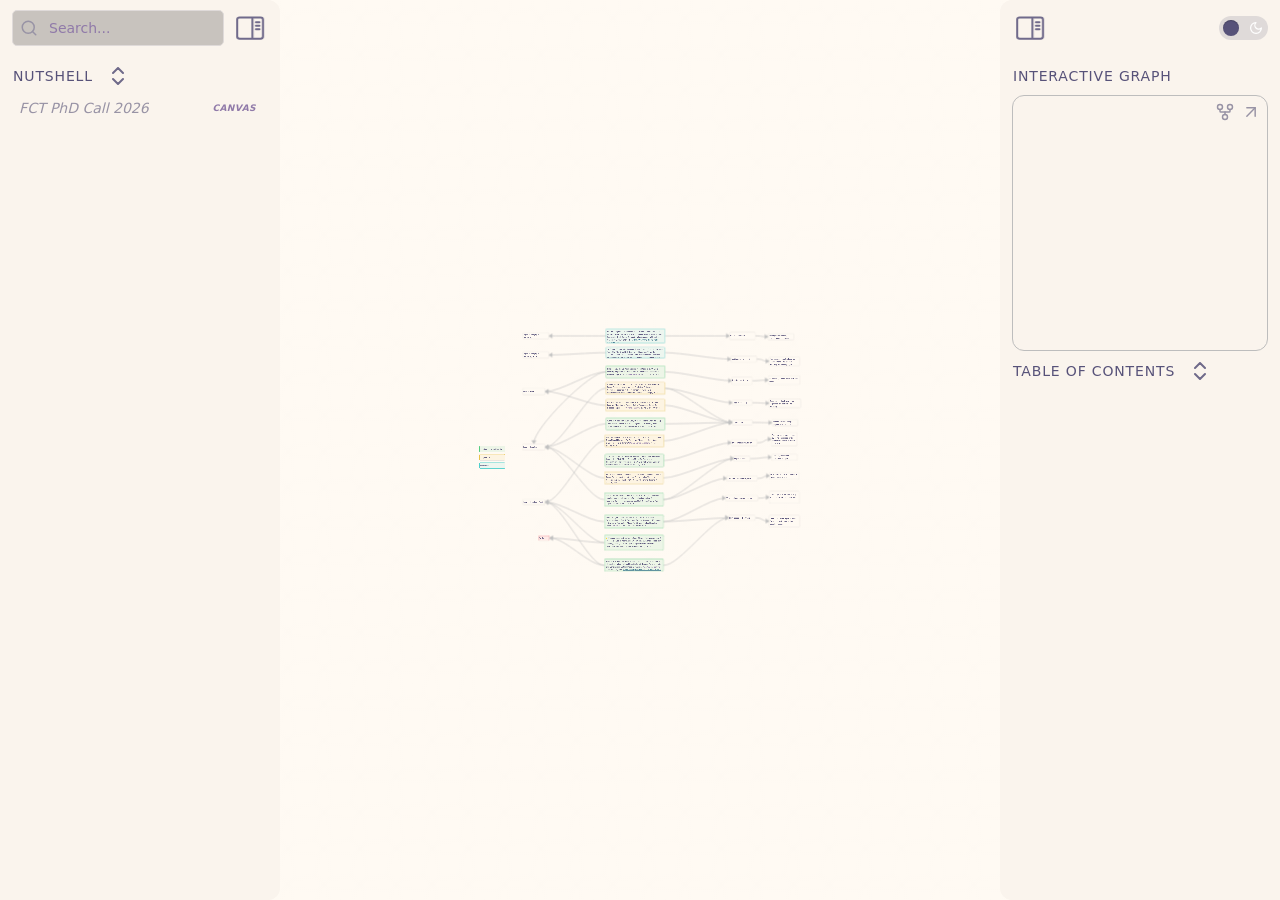
==== contents/fct-phd-call-2026.html @ 23b7f3c2 "Add first published page: FCT PhD Call 2026 - contents/fct-phd-call-2026.html: Obsidian canvas expor" ====
<!DOCTYPE html> <html lang="en"><head>
<title>FCT PhD Call 2026</title>
<base href=".">
<meta name="pathname" content="fct-phd-call-2026.html">
<meta name="description" content="nutshell - FCT PhD Call 2026">
<meta property="og:title" content="FCT PhD Call 2026">
<meta property="og:description" content="nutshell - FCT PhD Call 2026">
<meta property="og:type" content="website">
<meta property="og:url" content="fct-phd-call-2026.html">
<meta property="og:image" content="undefined">
<meta charset="UTF-8"><meta property="og:site_name" content="nutshell"><meta name="viewport" content="width=device-width, initial-scale=1.0, user-scalable=yes, minimum-scale=1.0, maximum-scale=5.0"><link rel="alternate" type="application/rss+xml" title="RSS Feed" href="site-lib/rss.xml"><script async="" id="webpage-script" src="site-lib/scripts/webpage.js" onload="this.onload=null;this.setAttribute(&quot;loaded&quot;, &quot;true&quot;)"></script><script async="" id="graph-wasm-script" src="site-lib/scripts/graph-wasm.js" onload="this.onload=null;this.setAttribute(&quot;loaded&quot;, &quot;true&quot;)"></script><script async="" id="graph-render-worker-script" src="site-lib/scripts/graph-render-worker.js" onload="this.onload=null;this.setAttribute(&quot;loaded&quot;, &quot;true&quot;)"></script><link rel="icon" href="site-lib/media/favicon.png"><link rel="stylesheet" href="site-lib/styles/obsidian.css"><link rel="stylesheet" href="site-lib/styles/theme.css"><link rel="preload" href="site-lib/styles/global-variable-styles.css" as="style" onload="this.onload=null;this.rel='stylesheet'"><noscript><link rel="stylesheet" href="site-lib/styles/global-variable-styles.css"></noscript><link rel="preload" href="site-lib/styles/supported-plugins.css" as="style" onload="this.onload=null;this.rel='stylesheet'"><noscript><link rel="stylesheet" href="site-lib/styles/supported-plugins.css"></noscript><link rel="preload" href="site-lib/styles/main-styles.css" as="style" onload="this.onload=null;this.rel='stylesheet'"><noscript><link rel="stylesheet" href="site-lib/styles/main-styles.css"></noscript><style>body{--line-width:40em;--line-width-adaptive:40em;--file-line-width:40em;--sidebar-width:min(20em, 80vw);--collapse-arrow-size:11px;--tree-vertical-spacing:1.3em;--sidebar-margin:12px}:root{background-color:#202124}.sidebar{height:100%;font-size:14px;z-index:10;min-width:calc(var(--sidebar-width) + var(--divider-width-hover));max-width:calc(var(--sidebar-width) + var(--divider-width-hover));position:relative;overflow:hidden;overflow:clip;transition:min-width ease-in-out,max-width ease-in-out;transition-duration:.2s;contain:size}#left-sidebar{left:0}#right-sidebar{right:0}.sidebar.is-collapsed{min-width:0;max-width:0}.sidebar.floating{position:absolute}.sidebar .leaf-content{height:100%;min-width:calc(var(--sidebar-width) - var(--divider-width-hover));top:0;padding:var(--sidebar-margin);padding-top:4em;line-height:var(--line-height-tight);background-color:var(--background-secondary);transition:background-color,border-right,border-left,box-shadow;transition-duration:var(--color-fade-speed);transition-timing-function:ease-in-out;position:absolute;display:flex;flex-direction:column}.sidebar:not(.is-collapsed) .leaf-content{min-width:calc(max(100%,var(--sidebar-width)) - 3px);max-width:calc(max(100%,var(--sidebar-width)) - 3px)}#left-sidebar-content{left:0;border-top-right-radius:var(--radius-l);border-bottom-right-radius:var(--radius-l)}#right-sidebar-content{right:0;border-top-left-radius:var(--radius-l);border-bottom-left-radius:var(--radius-l)}.sidebar #left-sidebar-content,.sidebar #right-sidebar-content{contain:none!important;container-type:normal!important;animation:none!important}.sidebar:has(.leaf-content:empty):has(.topbar-content:empty){display:none}.sidebar-topbar{height:calc(2.3em + 2 * var(--sidebar-margin));width:var(--sidebar-width);padding:var(--sidebar-margin);z-index:1;position:fixed;display:flex;align-items:center;transition:width ease-in-out;transition-duration:inherit}.sidebar.is-collapsed .sidebar-topbar{width:calc(2.3em + var(--sidebar-margin) * 2)}.sidebar .sidebar-topbar.is-collapsed{width:0}#left-sidebar .sidebar-topbar{left:0;flex-direction:row;border-top-right-radius:var(--radius-l)}#right-sidebar .sidebar-topbar{right:0;flex-direction:row-reverse;border-top-left-radius:var(--radius-l)}#left-sidebar .topbar-content{margin-right:calc(2.3em + var(--sidebar-margin));flex-direction:row}#right-sidebar .topbar-content{margin-left:calc(2.3em + var(--sidebar-margin));flex-direction:row-reverse}.topbar-content{overflow:hidden visible;overflow:clip visible;width:100%;height:100%;display:flex;align-items:center;transition:inherit}.sidebar.is-collapsed .topbar-content{width:0;transition:inherit}.clickable-icon.sidebar-collapse-icon{background-color:transparent;color:var(--icon-color-focused);padding:2px!important;margin:0!important;height:100%!important;width:2.3em!important;margin-inline:0.14em!important;position:absolute}#left-sidebar .clickable-icon.sidebar-collapse-icon{transform:rotateY(180deg);right:var(--sidebar-margin)}#right-sidebar .clickable-icon.sidebar-collapse-icon{transform:rotateY(180deg);left:var(--sidebar-margin)}.clickable-icon.sidebar-collapse-icon svg.svg-icon{width:100%;height:100%}.feature-title{margin-left:1px;text-transform:uppercase;letter-spacing:.06em;margin-top:.75em;margin-bottom:.75em}.feature-header{display:flex;align-items:center;padding-top:0;font-size:1em;padding-left:0}body.floating-sidebars .sidebar{position:absolute}body{transition:background-color var(--color-fade-speed) ease-in-out}#navbar:not(:empty){display:flex;align-items:center;justify-content:space-between;padding:.5em 1em;width:100%}#main{display:flex;flex-direction:column;height:100%;width:100%;align-items:stretch;justify-content:center}#main-horizontal{display:flex;flex-direction:row;flex-grow:1;width:100%;align-items:stretch;justify-content:center}#center-content{flex-basis:100%;max-width:100%;width:100%;height:100%;display:flex;flex-direction:column;align-items:center;transition:opacity .2s ease-in-out;contain:inline-size}.hide{opacity:0!important;transition:opacity .2s ease-in-out;pointer-events:none}#center-content>.obsidian-document{padding-left:2em;padding-right:1em;margin-bottom:0;width:100%;width:-webkit-fill-available;width:-moz-available;width:fill-available;transition:background-color var(--color-fade-speed) ease-in-out;border-top-right-radius:var(--window-radius,var(--radius-m));border-top-left-radius:var(--window-radius,var(--radius-m));overflow-x:hidden!important;overflow-y:auto!important;display:flex!important;flex-direction:column!important;align-items:center!important;contain:inline-size}body #center-content>.obsidian-document>.markdown-preview-sizer{padding-bottom:80vh;width:100%;max-width:var(--line-width);flex-basis:var(--line-width);transition:background-color var(--color-fade-speed) ease-in-out;contain:inline-size}#center-content>.obsidian-document>div{width:100%!important;transition:background-color var(--color-fade-speed) ease-in-out;contain:inline-size}#center-content>.obsidian-document:not([data-type=markdown]).embed{display:flex;padding:1em;height:100%;width:100%;align-items:center;justify-content:center}#center-content>.obsidian-document:not([data-type=markdown]).embed>*{max-width:100%;max-height:100%;object-fit:contain}:not(h1,h2,h3,h4,h5,h6,li):has(> :is(.math,table)){overflow-x:auto!important}#center-content>.obsidian-document:not([data-type=markdown]){overflow-x:auto;contain:content;padding:0;margin:0;height:100%}.obsidian-document[data-type=attachment]{display:flex;flex-direction:column;align-items:center;justify-content:center;height:100%;width:100%}.obsidian-document[data-type=attachment]>*{outline:0;border:none;box-shadow:none}.obsidian-document[data-type=attachment] :is(img){max-width:90%;max-height:90%;object-fit:contain}.obsidian-document[data-type=attachment]>:is(audio){width:100%;max-width:min(90%,var(--line-width))}.obsidian-document[data-type=attachment]>:is(embed,iframe,video){width:100%;height:100%;max-width:100%;max-height:100%;object-fit:contain}.canvas-wrapper>:is(.header,.footer){z-index:100;position:absolute;display:flex;justify-content:center;flex-direction:column;width:100%;align-items:center}.scroll-highlight{position:absolute;width:100%;height:100%;pointer-events:none;z-index:1000;background-color:hsla(var(--color-accent-hsl),.25);opacity:0;padding:1em;inset:50%;translate:-50% -50%;border-radius:var(--radius-s)}</style><script defer="">async function loadIncludes(){let e=document.querySelectorAll("link[itemprop='include']");for(const t of e){let e=t.getAttribute("href");try{let o="";if(e.startsWith("https:")||e.startsWith("http:")||"file:"!=window.location.protocol){const n=await fetch(e);if(!n.ok){console.log("Could not include file: "+e),t?.remove();continue}o=await n.text()}else{const t=document.getElementById(btoa(encodeURI(e)));if(t){const e=JSON.parse(decodeURI(atob(t.getAttribute("value")??"")));o=e?.data??""}}let n=document.createRange().createContextualFragment(o);t.before(n),t.remove(),console.log("Included text: "+o),console.log("Included file: "+e)}catch(o){t?.remove(),console.log("Could not include file: "+e,o);continue}}}document.addEventListener("DOMContentLoaded",(()=>{loadIncludes()}));let isFileProtocol="file:"==location.protocol;function waitLoadScripts(e,t){let o=e.map((e=>document.getElementById(e+"-script")));!function e(n){let l=o[n],c=n+1;l?(l&&"true"!=l.getAttribute("loaded")||n<o.length&&e(c),n<o.length&&l.addEventListener("load",(()=>e(c)))):n<o.length?e(c):t()}(0)}</script></head><body class="publish css-settings-manager styled-scrollbars show-inline-title show-ribbon rose-norm rp-accent-full is-focused"><script defer="">let theme=localStorage.getItem("theme")||(window.matchMedia("(prefers-color-scheme: dark)").matches?"dark":"light");"dark"==theme?(document.body.classList.add("theme-dark"),document.body.classList.remove("theme-light")):(document.body.classList.add("theme-light"),document.body.classList.remove("theme-dark")),window.innerWidth<480?document.body.classList.add("is-phone"):window.innerWidth<768?document.body.classList.add("is-tablet"):window.innerWidth<1024?document.body.classList.add("is-small-screen"):document.body.classList.add("is-large-screen")</script><div class="parsed-feature-container" style="display: contents;"><link itemprop="include" href="site-lib/html/custom-head-content-content.html"></div><div id="main"><div id="navbar"></div><div id="main-horizontal"><div id="left-content" class="leaf" style="--sidebar-width: var(--sidebar-width-left);"><div id="left-sidebar" class="sidebar"><div class="sidebar-handle"></div><div class="sidebar-topbar"><div class="topbar-content"><div id="search-container"><div id="search-wrapper"><input enterkeyhint="search" type="search" spellcheck="false" placeholder="Search..."><div aria-label="Clear search" id="search-clear-button"></div></div></div></div><div class="clickable-icon sidebar-collapse-icon"><svg xmlns="http://www.w3.org/2000/svg" width="100%" height="100%" viewBox="0 0 24 24" fill="none" stroke="currentColor" stroke-width="3" stroke-linecap="round" stroke-linejoin="round" class="svg-icon"><path d="M21 3H3C1.89543 3 1 3.89543 1 5V19C1 20.1046 1.89543 21 3 21H21C22.1046 21 23 20.1046 23 19V5C23 3.89543 22.1046 3 21 3Z"></path><path d="M10 4V20"></path><path d="M4 7H7"></path><path d="M4 10H7"></path><path d="M4 13H7"></path></svg></div></div><div class="sidebar-content-wrapper"><div id="left-sidebar-content" class="leaf-content"><link itemprop="include" href="site-lib/html/file-tree-content.html"></div></div><script defer="">let ls = document.querySelector("#left-sidebar"); ls.classList.toggle("is-collapsed", window.innerWidth < 768); ls.style.setProperty("--sidebar-width", localStorage.getItem("sidebar-left-width"));</script></div></div><div id="center-content" class="leaf"><div class="view-content obsidian-document" data-type="canvas"><style id="MJX-CHTML-styles"></style><div class="canvas-wrapper node-insert-event" tabindex="-1" data-ignore-swipe="true" style="--zoom-multiplier: 2.3673900475310417;"><svg class="canvas-background"><pattern id="2127b4e89b0aec8b" patternUnits="userSpaceOnUse" x="529.9172993178928" y="415.08921345716595" width="14.27415314655671" height="14.27415314655671"><circle cx="0.7" cy="0.7" r="0.7"></circle></pattern><rect x="0" y="0" width="100%" height="100%" fill="url(#2127b4e89b0aec8b)"></rect></svg><div class="canvas-card-menu" style="z-index: 44;"><div class="canvas-card-menu-button mod-draggable" aria-label="Drag to add card" data-tooltip-position="top"><svg xmlns="http://www.w3.org/2000/svg" width="24" height="24" viewBox="0 0 24 24" fill="none" stroke="currentColor" stroke-width="2" stroke-linecap="round" stroke-linejoin="round" class="svg-icon lucide-sticky-note"><path d="M21 9a2.4 2.4 0 0 0-.706-1.706l-3.588-3.588A2.4 2.4 0 0 0 15 3H5a2 2 0 0 0-2 2v14a2 2 0 0 0 2 2h14a2 2 0 0 0 2-2z"></path><path d="M15 3v5a1 1 0 0 0 1 1h5"></path></svg></div><div class="canvas-card-menu-button mod-draggable" aria-label="Drag to add note from vault" data-tooltip-position="top"><svg xmlns="http://www.w3.org/2000/svg" width="24" height="24" viewBox="0 0 24 24" fill="none" stroke="currentColor" stroke-width="2" stroke-linecap="round" stroke-linejoin="round" class="svg-icon lucide-file-text"><path d="M6 22a2 2 0 0 1-2-2V4a2 2 0 0 1 2-2h8a2.4 2.4 0 0 1 1.704.706l3.588 3.588A2.4 2.4 0 0 1 20 8v12a2 2 0 0 1-2 2z"></path><path d="M14 2v5a1 1 0 0 0 1 1h5"></path><path d="M10 9H8"></path><path d="M16 13H8"></path><path d="M16 17H8"></path></svg></div><div class="canvas-card-menu-button mod-draggable" aria-label="Drag to add media from vault" data-tooltip-position="top"><svg xmlns="http://www.w3.org/2000/svg" width="24" height="24" viewBox="0 0 24 24" fill="none" stroke="currentColor" stroke-width="2" stroke-linecap="round" stroke-linejoin="round" class="svg-icon lucide-file-image"><path d="M6 22a2 2 0 0 1-2-2V4a2 2 0 0 1 2-2h8a2.4 2.4 0 0 1 1.704.706l3.588 3.588A2.4 2.4 0 0 1 20 8v12a2 2 0 0 1-2 2z"></path><path d="M14 2v5a1 1 0 0 0 1 1h5"></path><circle cx="10" cy="12" r="2"></circle><path d="m20 17-1.296-1.296a2.41 2.41 0 0 0-3.408 0L9 22"></path></svg></div></div><div class="canvas-controls" style="z-index: 44;"><div class="canvas-control-group mod-raised"><div class="canvas-control-item" aria-label="Canvas settings" data-tooltip-position="left"><svg xmlns="http://www.w3.org/2000/svg" width="24" height="24" viewBox="0 0 24 24" fill="none" stroke="currentColor" stroke-width="2" stroke-linecap="round" stroke-linejoin="round" class="svg-icon lucide-settings"><path d="M9.671 4.136a2.34 2.34 0 0 1 4.659 0 2.34 2.34 0 0 0 3.319 1.915 2.34 2.34 0 0 1 2.33 4.033 2.34 2.34 0 0 0 0 3.831 2.34 2.34 0 0 1-2.33 4.033 2.34 2.34 0 0 0-3.319 1.915 2.34 2.34 0 0 1-4.659 0 2.34 2.34 0 0 0-3.32-1.915 2.34 2.34 0 0 1-2.33-4.033 2.34 2.34 0 0 0 0-3.831A2.34 2.34 0 0 1 6.35 6.051a2.34 2.34 0 0 0 3.319-1.915"></path><circle cx="12" cy="12" r="3"></circle></svg></div></div><div class="canvas-control-group mod-raised"><div class="canvas-control-item" aria-label="Zoom in" data-tooltip-position="left"><svg xmlns="http://www.w3.org/2000/svg" width="24" height="24" viewBox="0 0 24 24" fill="none" stroke="currentColor" stroke-width="2" stroke-linecap="round" stroke-linejoin="round" class="svg-icon lucide-plus"><path d="M5 12h14"></path><path d="M12 5v14"></path></svg></div><div class="canvas-control-item" aria-label="Reset zoom" data-tooltip-position="left"><svg xmlns="http://www.w3.org/2000/svg" width="24" height="24" viewBox="0 0 24 24" fill="none" stroke="currentColor" stroke-width="2" stroke-linecap="round" stroke-linejoin="round" class="svg-icon lucide-rotate-cw"><path d="M21 12a9 9 0 1 1-9-9c2.52 0 4.93 1 6.74 2.74L21 8"></path><path d="M21 3v5h-5"></path></svg></div><div class="canvas-control-item" aria-label="Zoom to fit
(Shift + 1)" data-tooltip-position="left"><svg xmlns="http://www.w3.org/2000/svg" width="24" height="24" viewBox="0 0 24 24" fill="none" stroke="currentColor" stroke-width="2" stroke-linecap="round" stroke-linejoin="round" class="svg-icon lucide-maximize"><path d="M8 3H5a2 2 0 0 0-2 2v3"></path><path d="M21 8V5a2 2 0 0 0-2-2h-3"></path><path d="M3 16v3a2 2 0 0 0 2 2h3"></path><path d="M16 21h3a2 2 0 0 0 2-2v-3"></path></svg></div><div class="canvas-control-item" aria-label="Zoom out" data-tooltip-position="left"><svg xmlns="http://www.w3.org/2000/svg" width="24" height="24" viewBox="0 0 24 24" fill="none" stroke="currentColor" stroke-width="2" stroke-linecap="round" stroke-linejoin="round" class="svg-icon lucide-minus"><path d="M5 12h14"></path></svg></div></div><div class="canvas-control-group mod-raised"><div class="canvas-control-item is-disabled" aria-label="Undo" data-tooltip-position="left"><svg xmlns="http://www.w3.org/2000/svg" width="24" height="24" viewBox="0 0 24 24" fill="none" stroke="currentColor" stroke-width="2" stroke-linecap="round" stroke-linejoin="round" class="svg-icon lucide-undo-2"><path d="M9 14 4 9l5-5"></path><path d="M4 9h10.5a5.5 5.5 0 0 1 5.5 5.5a5.5 5.5 0 0 1-5.5 5.5H11"></path></svg></div><div class="canvas-control-item is-disabled" aria-label="Redo" data-tooltip-position="left"><svg xmlns="http://www.w3.org/2000/svg" width="24" height="24" viewBox="0 0 24 24" fill="none" stroke="currentColor" stroke-width="2" stroke-linecap="round" stroke-linejoin="round" class="svg-icon lucide-redo-2"><path d="m15 14 5-5-5-5"></path><path d="M20 9H9.5A5.5 5.5 0 0 0 4 14.5A5.5 5.5 0 0 0 9.5 20H13"></path></svg></div></div><div class="canvas-control-group mod-raised"><div class="canvas-control-item" aria-label="Canvas help" data-tooltip-position="left"><svg xmlns="http://www.w3.org/2000/svg" width="24" height="24" viewBox="0 0 24 24" fill="none" stroke="currentColor" stroke-width="2" stroke-linecap="round" stroke-linejoin="round" class="svg-icon lucide-help-circle"><circle cx="12" cy="12" r="10"></circle><path d="M9.09 9a3 3 0 0 1 5.83 1c0 2-3 3-3 3"></path><path d="M12 17h.01"></path></svg></div></div></div><div class="canvas" style="transform: translate(516px, 415px) scale(0.178427) translate(878px, 720.5px);"><svg class="canvas-edges"></svg><svg class="canvas-edges"></svg><svg class="canvas-edges"><g><path class="canvas-interaction-path" d="M-1224 -24.5 L-1231 -24.5 M-1231,-24.5 C-1381,-24.5 -1645,-215 -1795,-215"></path><path class="canvas-display-path" d="M-1224 -24.5 L-1231 -24.5 M-1231,-24.5 C-1381,-24.5 -1645,-215 -1795,-215"></path></g><g><path class="canvas-interaction-path" d="M-1209 -975 L-1216 -975 M-1216,-975 C-1366,-975 -1645,-750 -1795,-750"></path><path class="canvas-display-path" d="M-1209 -975 L-1216 -975 M-1216,-975 C-1366,-975 -1645,-750 -1795,-750"></path></g><g><path class="canvas-interaction-path" d="M-650 -24.5 L-643 -24.5 M-643,-24.5 C-493,-24.5 -202,-253 -52,-253"></path><path class="canvas-display-path" d="M-650 -24.5 L-643 -24.5 M-643,-24.5 C-493,-24.5 -202,-253 -52,-253"></path></g><g><path class="canvas-interaction-path" d="M-650 -24.5 L-643 -24.5 M-643,-24.5 C-493,-24.5 -173,-61 -23,-61"></path><path class="canvas-display-path" d="M-650 -24.5 L-643 -24.5 M-643,-24.5 C-493,-24.5 -173,-61 -23,-61"></path></g><g><path class="canvas-interaction-path" d="M-650 -239.5 L-643 -239.5 M-643,-239.5 C-493,-239.5 -192,-445 -42,-445"></path><path class="canvas-display-path" d="M-650 -239.5 L-643 -239.5 M-643,-239.5 C-493,-239.5 -192,-445 -42,-445"></path></g><g><path class="canvas-interaction-path" d="M-650 -239.5 L-643 -239.5 M-643,-239.5 C-493,-239.5 -123,-637 27,-637"></path><path class="canvas-display-path" d="M-650 -239.5 L-643 -239.5 M-643,-239.5 C-493,-239.5 -123,-637 27,-637"></path></g><g><path class="canvas-interaction-path" d="M-1224 399.5 L-1231 399.5 M-1231,399.5 C-1381,399.5 -1645,-215 -1795,-215"></path><path class="canvas-display-path" d="M-1224 399.5 L-1231 399.5 M-1231,399.5 C-1381,399.5 -1645,-215 -1795,-215"></path></g><g><path class="canvas-interaction-path" d="M-650 399.5 L-643 399.5 M-643,399.5 C-493,399.5 -173,-61 -23,-61"></path><path class="canvas-display-path" d="M-650 399.5 L-643 399.5 M-643,399.5 C-493,399.5 -173,-61 -23,-61"></path></g><g><path class="canvas-interaction-path" d="M-1224 180 L-1231 180 M-1231,180 C-1381,180 -1645,-215 -1795,-215"></path><path class="canvas-display-path" d="M-1224 180 L-1231 180 M-1231,180 C-1381,180 -1645,-215 -1795,-215"></path></g><g><path class="canvas-interaction-path" d="M-1224 180 L-1231 180 M-1231,180 C-1381,180 -1602,135 -1752,135"></path><path class="canvas-display-path" d="M-1224 180 L-1231 180 M-1231,180 C-1381,180 -1602,135 -1752,135"></path></g><g><path class="canvas-interaction-path" d="M-1224 399.5 L-1231 399.5 M-1231,399.5 C-1381,399.5 -1602,135 -1752,135"></path><path class="canvas-display-path" d="M-1224 399.5 L-1231 399.5 M-1231,399.5 C-1381,399.5 -1602,135 -1752,135"></path></g><g><path class="canvas-interaction-path" d="M-650 -450 L-643 -450 M-643,-450 C-493,-450 -123,-637 27,-637"></path><path class="canvas-display-path" d="M-650 -450 L-643 -450 M-643,-450 C-493,-450 -123,-637 27,-637"></path></g><g><path class="canvas-interaction-path" d="M-1224 -239.5 L-1231 -239.5 M-1231,-239.5 C-1381,-239.5 -1645,-750 -1795,-750"></path><path class="canvas-display-path" d="M-1224 -239.5 L-1231 -239.5 M-1231,-239.5 C-1381,-239.5 -1645,-750 -1795,-750"></path></g><g><path class="canvas-interaction-path" d="M-1224 -450 L-1231 -450 M-1231,-450 C-1381,-450 -1645,-750 -1795,-750"></path><path class="canvas-display-path" d="M-1224 -450 L-1231 -450 M-1231,-450 C-1381,-450 -1645,-750 -1795,-750"></path></g><g><path class="canvas-interaction-path" d="M-635 -975 L-628 -975 M-628,-975 C-478,-975 -136,-988 14,-988"></path><path class="canvas-display-path" d="M-635 -975 L-628 -975 M-628,-975 C-478,-975 -136,-988 14,-988"></path></g><g><path class="canvas-interaction-path" d="M-635 -1320 L-628 -1320 M-628,-1320 C-478,-1320 -136,-988 14,-988"></path><path class="canvas-display-path" d="M-635 -1320 L-628 -1320 M-628,-1320 C-478,-1320 -136,-988 14,-988"></path></g><g><path class="canvas-interaction-path" d="M-635 -1320 L-628 -1320 M-628,-1320 C-478,-1320 -136,-1180 14,-1180"></path><path class="canvas-display-path" d="M-635 -1320 L-628 -1320 M-628,-1320 C-478,-1320 -136,-1180 14,-1180"></path></g><g><path class="canvas-interaction-path" d="M-1209 -1320 L-1216 -1320 M-1216,-1320 C-1366,-1320 -1645,-750 -1795,-750"></path><path class="canvas-display-path" d="M-1209 -1320 L-1216 -1320 M-1216,-1320 C-1366,-1320 -1645,-750 -1795,-750"></path></g><g><path class="canvas-interaction-path" d="M192 -637 L199 -637 M199,-637 C296.71642645942393,-637 296.28357354057607,-650 394,-650"></path><path class="canvas-display-path" d="M192 -637 L199 -637 M199,-637 C296.71642645942393,-637 296.28357354057607,-650 394,-650"></path></g><g><path class="canvas-interaction-path" d="M214 -988 L221 -988 M221,-988 C310.0056178002265,-988 309.9943821997735,-986 399,-986"></path><path class="canvas-display-path" d="M214 -988 L221 -988 M221,-988 C310.0056178002265,-988 309.9943821997735,-986 399,-986"></path></g><g><path class="canvas-interaction-path" d="M214 -1180 L221 -1180 M221,-1180 C296.03374240966525,-1180 295.96625759033475,-1175.5 371,-1175.5"></path><path class="canvas-display-path" d="M214 -1180 L221 -1180 M221,-1180 C296.03374240966525,-1180 295.96625759033475,-1175.5 371,-1175.5"></path></g><g><path class="canvas-interaction-path" d="M261 -445 L268 -445 M268,-445 C338,-445 306,-469.5 376,-469.5"></path><path class="canvas-display-path" d="M261 -445 L268 -445 M268,-445 C338,-445 306,-469.5 376,-469.5"></path></g><g><path class="canvas-interaction-path" d="M270 -253 L277 -253 M277,-253 C347,-253 303,-260.5 373,-260.5"></path><path class="canvas-display-path" d="M270 -253 L277 -253 M277,-253 C347,-253 303,-260.5 373,-260.5"></path></g><g><path class="canvas-interaction-path" d="M242 -61 L249 -61 M249,-61 C319,-61 301,-29 371,-29"></path><path class="canvas-display-path" d="M242 -61 L249 -61 M249,-61 C319,-61 301,-29 371,-29"></path></g><g><path class="canvas-interaction-path" d="M-1209 -1155 L-1216 -1155 M-1216,-1155 C-1366,-1155 -1645,-1290 -1795,-1290"></path><path class="canvas-display-path" d="M-1209 -1155 L-1216 -1155 M-1216,-1155 C-1366,-1155 -1645,-1290 -1795,-1290"></path></g><g><path class="canvas-interaction-path" d="M-635 -1155 L-628 -1155 M-628,-1155 C-478,-1155 -136,-988 14,-988"></path><path class="canvas-display-path" d="M-635 -1155 L-628 -1155 M-628,-1155 C-478,-1155 -136,-988 14,-988"></path></g><g><path class="canvas-interaction-path" d="M-1209 -1480 L-1216 -1480 M-1216,-1480 C-1366,-1480 -1645,-1290 -1795,-1290"></path><path class="canvas-display-path" d="M-1209 -1480 L-1216 -1480 M-1216,-1480 C-1366,-1480 -1645,-1290 -1795,-1290"></path></g><g><path class="canvas-interaction-path" d="M214 -1394 L221 -1394 M221,-1394 C292.57382552302204,-1394 292.42617447697796,-1400.5 364,-1400.5"></path><path class="canvas-display-path" d="M214 -1394 L221 -1394 M221,-1394 C292.57382552302204,-1394 292.42617447697796,-1400.5 364,-1400.5"></path></g><g><path class="canvas-interaction-path" d="M-635 -1480 L-628 -1480 M-628,-1480 C-478,-1480 -143,-1394 7,-1394"></path><path class="canvas-display-path" d="M-635 -1480 L-628 -1480 M-628,-1480 C-478,-1480 -143,-1394 7,-1394"></path></g><g><path class="canvas-interaction-path" d="M-1209 -1480 L-1216 -1480 M-1216,-1480 C-1366,-1480 -1910.5,-937 -1910.5,-787"></path><path class="canvas-display-path" d="M-1209 -1480 L-1216 -1480 M-1216,-1480 C-1366,-1480 -1910.5,-937 -1910.5,-787"></path></g><g><path class="canvas-interaction-path" d="M-1209 -1667 L-1216 -1667 M-1216,-1667 C-1366,-1667 -1608,-1645 -1758,-1645"></path><path class="canvas-display-path" d="M-1209 -1667 L-1216 -1667 M-1216,-1667 C-1366,-1667 -1608,-1645 -1758,-1645"></path></g><g><path class="canvas-interaction-path" d="M-635 -1667 L-628 -1667 M-628,-1667 C-478,-1667 -151,-1604 -1,-1604"></path><path class="canvas-display-path" d="M-635 -1667 L-628 -1667 M-628,-1667 C-478,-1667 -151,-1604 -1,-1604"></path></g><g><path class="canvas-interaction-path" d="M256 -1604 L263 -1604 M263,-1604 C333,-1604 301,-1583.5 371,-1583.5"></path><path class="canvas-display-path" d="M256 -1604 L263 -1604 M263,-1604 C333,-1604 301,-1583.5 371,-1583.5"></path></g><g><path class="canvas-interaction-path" d="M-1209 -1830 L-1216 -1830 M-1216,-1830 C-1366,-1830 -1608,-1830 -1758,-1830"></path><path class="canvas-display-path" d="M-1209 -1830 L-1216 -1830 M-1216,-1830 C-1366,-1830 -1608,-1830 -1758,-1830"></path></g><g><path class="canvas-interaction-path" d="M-635 -1830 L-628 -1830 M-628,-1830 C-478,-1830 -164,-1830 -14,-1830"></path><path class="canvas-display-path" d="M-635 -1830 L-628 -1830 M-628,-1830 C-478,-1830 -164,-1830 -14,-1830"></path></g><g><path class="canvas-interaction-path" d="M243 -1830 L250 -1830 M250,-1830 C320,-1830 291,-1822 361,-1822"></path><path class="canvas-display-path" d="M243 -1830 L250 -1830 M250,-1830 C320,-1830 291,-1822 361,-1822"></path></g><g><path class="canvas-interaction-path" d="M-645 -619 L-638 -619 M-638,-619 C-488,-619 -147,-791 3,-791"></path><path class="canvas-display-path" d="M-645 -619 L-638 -619 M-638,-619 C-488,-619 -147,-791 3,-791"></path></g><g><path class="canvas-interaction-path" d="M260 -791 L267 -791 M267,-791 C337,-791 322,-826 392,-826"></path><path class="canvas-display-path" d="M260 -791 L267 -791 M267,-791 C337,-791 322,-826 392,-826"></path></g><g><path class="canvas-interaction-path" d="M-1219 -810 L-1226 -810 M-1226,-810 C-1376,-810 -1645,-215 -1795,-215"></path><path class="canvas-display-path" d="M-1219 -810 L-1226 -810 M-1226,-810 C-1376,-810 -1645,-215 -1795,-215"></path></g><g><path class="canvas-interaction-path" d="M-645 -810 L-638 -810 M-638,-810 C-488,-810 -136,-988 14,-988"></path><path class="canvas-display-path" d="M-645 -810 L-638 -810 M-638,-810 C-488,-810 -136,-988 14,-988"></path></g></svg><svg class="canvas-edges"><g><g style="transform: translate(-1802px, -215px) rotate(270deg);"><polygon class="canvas-path-end" points="0,0 6.5,10.4 -6.5,10.4"></polygon></g></g><g><g style="transform: translate(-1802px, -750px) rotate(270deg);"><polygon class="canvas-path-end" points="0,0 6.5,10.4 -6.5,10.4"></polygon></g></g><g><g style="transform: translate(-45px, -253px) rotate(90deg);"><polygon class="canvas-path-end" points="0,0 6.5,10.4 -6.5,10.4"></polygon></g></g><g><g style="transform: translate(-16px, -61px) rotate(90deg);"><polygon class="canvas-path-end" points="0,0 6.5,10.4 -6.5,10.4"></polygon></g></g><g><g style="transform: translate(-35px, -445px) rotate(90deg);"><polygon class="canvas-path-end" points="0,0 6.5,10.4 -6.5,10.4"></polygon></g></g><g><g style="transform: translate(34px, -637px) rotate(90deg);"><polygon class="canvas-path-end" points="0,0 6.5,10.4 -6.5,10.4"></polygon></g></g><g><g style="transform: translate(-1802px, -215px) rotate(270deg);"><polygon class="canvas-path-end" points="0,0 6.5,10.4 -6.5,10.4"></polygon></g></g><g><g style="transform: translate(-16px, -61px) rotate(90deg);"><polygon class="canvas-path-end" points="0,0 6.5,10.4 -6.5,10.4"></polygon></g></g><g><g style="transform: translate(-1802px, -215px) rotate(270deg);"><polygon class="canvas-path-end" points="0,0 6.5,10.4 -6.5,10.4"></polygon></g></g><g><g style="transform: translate(-1759px, 135px) rotate(270deg);"><polygon class="canvas-path-end" points="0,0 6.5,10.4 -6.5,10.4"></polygon></g></g><g><g style="transform: translate(-1759px, 135px) rotate(270deg);"><polygon class="canvas-path-end" points="0,0 6.5,10.4 -6.5,10.4"></polygon></g></g><g><g style="transform: translate(34px, -637px) rotate(90deg);"><polygon class="canvas-path-end" points="0,0 6.5,10.4 -6.5,10.4"></polygon></g></g><g><g style="transform: translate(-1802px, -750px) rotate(270deg);"><polygon class="canvas-path-end" points="0,0 6.5,10.4 -6.5,10.4"></polygon></g></g><g><g style="transform: translate(-1802px, -750px) rotate(270deg);"><polygon class="canvas-path-end" points="0,0 6.5,10.4 -6.5,10.4"></polygon></g></g><g><g style="transform: translate(21px, -988px) rotate(90deg);"><polygon class="canvas-path-end" points="0,0 6.5,10.4 -6.5,10.4"></polygon></g></g><g><g style="transform: translate(21px, -988px) rotate(90deg);"><polygon class="canvas-path-end" points="0,0 6.5,10.4 -6.5,10.4"></polygon></g></g><g><g style="transform: translate(21px, -1180px) rotate(90deg);"><polygon class="canvas-path-end" points="0,0 6.5,10.4 -6.5,10.4"></polygon></g></g><g><g style="transform: translate(-1802px, -750px) rotate(270deg);"><polygon class="canvas-path-end" points="0,0 6.5,10.4 -6.5,10.4"></polygon></g></g><g><g style="transform: translate(401px, -650px) rotate(90deg);"><polygon class="canvas-path-end" points="0,0 6.5,10.4 -6.5,10.4"></polygon></g></g><g><g style="transform: translate(406px, -986px) rotate(90deg);"><polygon class="canvas-path-end" points="0,0 6.5,10.4 -6.5,10.4"></polygon></g></g><g><g style="transform: translate(378px, -1175.5px) rotate(90deg);"><polygon class="canvas-path-end" points="0,0 6.5,10.4 -6.5,10.4"></polygon></g></g><g><g style="transform: translate(383px, -469.5px) rotate(90deg);"><polygon class="canvas-path-end" points="0,0 6.5,10.4 -6.5,10.4"></polygon></g></g><g><g style="transform: translate(380px, -260.5px) rotate(90deg);"><polygon class="canvas-path-end" points="0,0 6.5,10.4 -6.5,10.4"></polygon></g></g><g><g style="transform: translate(378px, -29px) rotate(90deg);"><polygon class="canvas-path-end" points="0,0 6.5,10.4 -6.5,10.4"></polygon></g></g><g><g style="transform: translate(-1802px, -1290px) rotate(270deg);"><polygon class="canvas-path-end" points="0,0 6.5,10.4 -6.5,10.4"></polygon></g></g><g><g style="transform: translate(21px, -988px) rotate(90deg);"><polygon class="canvas-path-end" points="0,0 6.5,10.4 -6.5,10.4"></polygon></g></g><g><g style="transform: translate(-1802px, -1290px) rotate(270deg);"><polygon class="canvas-path-end" points="0,0 6.5,10.4 -6.5,10.4"></polygon></g></g><g><g style="transform: translate(371px, -1400.5px) rotate(90deg);"><polygon class="canvas-path-end" points="0,0 6.5,10.4 -6.5,10.4"></polygon></g></g><g><g style="transform: translate(14px, -1394px) rotate(90deg);"><polygon class="canvas-path-end" points="0,0 6.5,10.4 -6.5,10.4"></polygon></g></g><g><g style="transform: translate(-1910.5px, -780px) rotate(180deg);"><polygon class="canvas-path-end" points="0,0 6.5,10.4 -6.5,10.4"></polygon></g></g><g><g style="transform: translate(-1765px, -1645px) rotate(270deg);"><polygon class="canvas-path-end" points="0,0 6.5,10.4 -6.5,10.4"></polygon></g></g><g><g style="transform: translate(6px, -1604px) rotate(90deg);"><polygon class="canvas-path-end" points="0,0 6.5,10.4 -6.5,10.4"></polygon></g></g><g><g style="transform: translate(378px, -1583.5px) rotate(90deg);"><polygon class="canvas-path-end" points="0,0 6.5,10.4 -6.5,10.4"></polygon></g></g><g><g style="transform: translate(-1765px, -1830px) rotate(270deg);"><polygon class="canvas-path-end" points="0,0 6.5,10.4 -6.5,10.4"></polygon></g></g><g><g style="transform: translate(-7px, -1830px) rotate(90deg);"><polygon class="canvas-path-end" points="0,0 6.5,10.4 -6.5,10.4"></polygon></g></g><g><g style="transform: translate(368px, -1822px) rotate(90deg);"><polygon class="canvas-path-end" points="0,0 6.5,10.4 -6.5,10.4"></polygon></g></g><g><g style="transform: translate(10px, -791px) rotate(90deg);"><polygon class="canvas-path-end" points="0,0 6.5,10.4 -6.5,10.4"></polygon></g></g><g><g style="transform: translate(399px, -826px) rotate(90deg);"><polygon class="canvas-path-end" points="0,0 6.5,10.4 -6.5,10.4"></polygon></g></g><g><g style="transform: translate(-1802px, -215px) rotate(270deg);"><polygon class="canvas-path-end" points="0,0 6.5,10.4 -6.5,10.4"></polygon></g></g><g><g style="transform: translate(21px, -988px) rotate(90deg);"><polygon class="canvas-path-end" points="0,0 6.5,10.4 -6.5,10.4"></polygon></g></g></svg><div class="canvas-path-label-wrapper" style="transform: translate(-347.5px, -138.75px);"><div class="canvas-path-label" contenteditable="false" data-placeholder="Add text...">llava-style</div></div><div class="canvas-path-label-wrapper" style="transform: translate(-342.5px, -342.25px);"><div class="canvas-path-label" contenteditable="false" data-placeholder="Add text...">clip-style</div></div><div class="canvas-path-label-wrapper" style="transform: translate(-333px, 169.25px);"><div class="canvas-path-label" contenteditable="false" data-placeholder="Add text...">review article</div></div><div class="canvas-path-label-wrapper" style="transform: translate(-308px, -543.5px);"><div class="canvas-path-label" contenteditable="false" data-placeholder="Add text...">subtract z2 - z1</div></div><div class="canvas-path-label-wrapper" style="transform: translate(-307px, -981.5px);"><div class="canvas-path-label" contenteditable="false" data-placeholder="Add text...">inject z_prev in z_curr</div></div><div class="canvas-path-label-wrapper" style="transform: translate(-307px, -1154px);"><div class="canvas-path-label" contenteditable="false" data-placeholder="Add text...">lstm</div></div><div class="canvas-path-label-wrapper" style="transform: translate(-307px, -1250px);"><div class="canvas-path-label" contenteditable="false" data-placeholder="Add text...">self-sup pretrain</div></div><div class="canvas-path-label-wrapper" style="transform: translate(-307px, -1071.5px);"><div class="canvas-path-label" contenteditable="false" data-placeholder="Add text...">gru, tf</div></div><div class="canvas-path-label-wrapper" style="transform: translate(-314.5px, -1635.5px);"><div class="canvas-path-label" contenteditable="false" data-placeholder="Add text...">rehersal SLL</div></div><div class="canvas-path-label-wrapper" style="transform: translate(-321px, -1830px);"><div class="canvas-path-label" contenteditable="false" data-placeholder="Add text...">linear attention (abmil)</div></div><div class="canvas-path-label-wrapper" style="transform: translate(-312px, -899px);"><div class="canvas-path-label" contenteditable="false" data-placeholder="Add text...">add lstm to unet bottleneck</div></div><div class="canvas-node is-themed mod-canvas-color-1" style="z-index: 2; transform: translate(-1863px, 110px); width: 104px; height: 50px; --canvas-node-width: 104px; --canvas-node-height: 50px;"><div class="canvas-node-container"><div class="canvas-node-content markdown-embed"><div class="markdown-embed-content node-insert-event"><div class="markdown-preview-view markdown-rendered node-insert-event show-indentation-guide allow-fold-headings allow-fold-lists"><div class="markdown-preview-sizer markdown-preview-section" style="padding-bottom: 0px; min-height: 26px;"><div class="markdown-preview-pusher" style="width: 1px; height: 0.1px; margin-bottom: 0px;"></div><div class="el-p"><p dir="auto">Review</p></div></div></div></div><div class="markdown-embed-content node-insert-event" style="display: none;"></div></div></div></div><div class="canvas-node is-themed mod-canvas-color-4" style="z-index: 3; transform: translate(-1209px, -1035px); width: 574px; height: 120px; --canvas-node-width: 574px; --canvas-node-height: 120px;"><div class="canvas-node-container"><div class="canvas-node-content markdown-embed"><div class="markdown-embed-content node-insert-event"><div class="markdown-preview-view markdown-rendered node-insert-event show-indentation-guide allow-fold-headings allow-fold-lists"><div class="markdown-preview-sizer markdown-preview-section" style="padding-bottom: 0px; min-height: 80px;"><div class="markdown-preview-pusher" style="width: 1px; height: 0.1px; margin-bottom: 0px;"></div><div class="el-p"><p dir="auto">Wang, Xin, Tao Tan, Yuan Gao, et al. “Predicting Short-to Long-Term Breast Cancer Risk from Longitudinal Mammographic Screening History.” Npj Breast Cancer 11, no. 1 (2025): 118.</p></div></div></div></div><div class="markdown-embed-content node-insert-event" style="display: none;"></div></div></div></div><div class="canvas-node" style="z-index: 4; transform: translate(21px, -1013px); width: 193px; height: 50px; --canvas-node-width: 193px; --canvas-node-height: 50px;"><div class="canvas-node-container"><div class="canvas-node-content markdown-embed"><div class="markdown-embed-content node-insert-event"><div class="markdown-preview-view markdown-rendered node-insert-event show-indentation-guide allow-fold-headings allow-fold-lists"><div class="markdown-preview-sizer markdown-preview-section" style="padding-bottom: 0px; min-height: 26px;"><div class="markdown-preview-pusher" style="width: 1px; height: 0.1px; margin-bottom: 0px;"></div><div class="el-p"><p dir="auto">Ingest t1, t2, t3, ...</p></div></div></div></div><div class="markdown-embed-content node-insert-event" style="display: none;"></div></div></div></div><div class="canvas-node" style="z-index: 5; transform: translate(21px, -1205px); width: 193px; height: 50px; --canvas-node-width: 193px; --canvas-node-height: 50px;"><div class="canvas-node-container"><div class="canvas-node-content markdown-embed"><div class="markdown-embed-content node-insert-event"><div class="markdown-preview-view markdown-rendered node-insert-event show-indentation-guide allow-fold-headings allow-fold-lists"><div class="markdown-preview-sizer markdown-preview-section" style="padding-bottom: 0px; min-height: 26px;"><div class="markdown-preview-pusher" style="width: 1px; height: 0.1px; margin-bottom: 0px;"></div><div class="el-p"><p dir="auto">Predict ordering</p></div></div></div></div><div class="markdown-embed-content node-insert-event" style="display: none;"></div></div></div></div><div class="canvas-node is-themed mod-canvas-color-4" style="z-index: 6; transform: translate(-2440px, -759px); width: 250px; height: 60px; --canvas-node-width: 250px; --canvas-node-height: 60px;"><div class="canvas-node-container"><div class="canvas-node-content markdown-embed"><div class="markdown-embed-content node-insert-event"><div class="markdown-preview-view markdown-rendered node-insert-event show-indentation-guide allow-fold-headings allow-fold-lists"><div class="markdown-preview-sizer markdown-preview-section" style="padding-bottom: 0px; min-height: 26px;"><div class="markdown-preview-pusher" style="width: 1px; height: 0.1px; margin-bottom: 0px;"></div><div class="el-p"><p dir="auto">Longitudinal + Multimodal</p></div></div></div></div><div class="markdown-embed-content node-insert-event" style="display: none;"></div></div></div></div><div class="canvas-node is-themed mod-canvas-color-3" style="z-index: 7; transform: translate(-2440px, -679px); width: 250px; height: 60px; --canvas-node-width: 250px; --canvas-node-height: 60px;"><div class="canvas-node-container"><div class="canvas-node-content markdown-embed"><div class="markdown-embed-content node-insert-event"><div class="markdown-preview-view markdown-rendered node-insert-event show-indentation-guide allow-fold-headings allow-fold-lists"><div class="markdown-preview-sizer markdown-preview-section" style="padding-bottom: 0px; min-height: 26px;"><div class="markdown-preview-pusher" style="width: 1px; height: 0.1px; margin-bottom: 0px;"></div><div class="el-p"><p dir="auto">Longitudinal</p></div></div></div></div><div class="markdown-embed-content node-insert-event" style="display: none;"></div></div></div></div><div class="canvas-node is-themed mod-canvas-color-5" style="z-index: 8; transform: translate(-2440px, -599px); width: 250px; height: 60px; --canvas-node-width: 250px; --canvas-node-height: 60px;"><div class="canvas-node-container"><div class="canvas-node-content markdown-embed"><div class="markdown-embed-content node-insert-event"><div class="markdown-preview-view markdown-rendered node-insert-event show-indentation-guide allow-fold-headings allow-fold-lists"><div class="markdown-preview-sizer markdown-preview-section" style="padding-bottom: 0px; min-height: 26px;"><div class="markdown-preview-pusher" style="width: 1px; height: 0.1px; margin-bottom: 0px;"></div><div class="el-p"><p dir="auto">Multimodal</p></div></div></div></div><div class="markdown-embed-content node-insert-event" style="display: none;"></div></div></div></div><div class="canvas-node" style="z-index: 9; transform: translate(-2019px, -780px); width: 217px; height: 60px; --canvas-node-width: 217px; --canvas-node-height: 60px;"><div class="canvas-node-container"><div class="canvas-node-content markdown-embed"><div class="markdown-embed-content node-insert-event"><div class="markdown-preview-view markdown-rendered node-insert-event show-indentation-guide allow-fold-headings allow-fold-lists"><div class="markdown-preview-sizer markdown-preview-section" style="padding-bottom: 0px; min-height: 26px;"><div class="markdown-preview-pusher" style="width: 1px; height: 0.1px; margin-bottom: 0px;"></div><div class="el-p"><p dir="auto">Input -&gt; Imaging</p></div></div></div></div><div class="markdown-embed-content node-insert-event" style="display: none;"></div></div></div></div><div class="canvas-node" style="z-index: 10; transform: translate(378px, -1218px); width: 306px; height: 85px; --canvas-node-width: 306px; --canvas-node-height: 85px;"><div class="canvas-node-container"><div class="canvas-node-content markdown-embed"><div class="markdown-embed-content node-insert-event"><div class="markdown-preview-view markdown-rendered node-insert-event show-indentation-guide allow-fold-headings allow-fold-lists"><div class="markdown-preview-sizer markdown-preview-section" style="padding-bottom: 0px; min-height: 80px;"><div class="markdown-preview-pusher" style="width: 1px; height: 0.1px; margin-bottom: 0px;"></div><div class="el-p"><p dir="auto">Receives randomly permuted sequence, predicts original ordering</p></div></div></div></div><div class="markdown-embed-content node-insert-event" style="display: none;"></div></div></div></div><div class="canvas-node" style="z-index: 11; transform: translate(406px, -1016px); width: 250px; height: 60px; --canvas-node-width: 250px; --canvas-node-height: 60px;"><div class="canvas-node-container"><div class="canvas-node-content markdown-embed"><div class="markdown-embed-content node-insert-event"><div class="markdown-preview-view markdown-rendered node-insert-event show-indentation-guide allow-fold-headings allow-fold-lists"><div class="markdown-preview-sizer markdown-preview-section" style="padding-bottom: 0px; min-height: 53px;"><div class="markdown-preview-pusher" style="width: 1px; height: 0.1px; margin-bottom: 0px;"></div><div class="el-p"><p dir="auto">Ingest a variable-length sequence at the input</p></div></div></div></div><div class="markdown-embed-content node-insert-event" style="display: none;"></div></div></div></div><div class="canvas-node is-themed mod-canvas-color-3" style="z-index: 12; transform: translate(-1209px, -1380px); width: 574px; height: 120px; --canvas-node-width: 574px; --canvas-node-height: 120px;"><div class="canvas-node-container"><div class="canvas-node-content markdown-embed"><div class="markdown-embed-content node-insert-event"><div class="markdown-preview-view markdown-rendered node-insert-event show-indentation-guide allow-fold-headings allow-fold-lists"><div class="markdown-preview-sizer markdown-preview-section" style="padding-bottom: 0px; min-height: 107px;"><div class="markdown-preview-pusher" style="width: 1px; height: 0.1px; margin-bottom: 0px;"></div><div class="el-p"><p dir="auto">Huang, Xu, Zeyan Xu, Yingnan Zhao, et al. “Longitudinal MRI-Based Deep Learning Model for Predicting Pathological Complete Response in Breast Cancer: A Multicenter, Retrospective Cohort Study.” Npj Precision Oncology, 2026.</p></div></div></div></div><div class="markdown-embed-content node-insert-event" style="display: none;"></div></div></div></div><div class="canvas-node is-themed mod-canvas-color-3" style="z-index: 13; transform: translate(-1209px, -1215px); width: 574px; height: 120px; --canvas-node-width: 574px; --canvas-node-height: 120px;"><div class="canvas-node-container"><div class="canvas-node-content markdown-embed"><div class="markdown-embed-content node-insert-event"><div class="markdown-preview-view markdown-rendered node-insert-event show-indentation-guide allow-fold-headings allow-fold-lists"><div class="markdown-preview-sizer markdown-preview-section" style="padding-bottom: 0px; min-height: 80px;"><div class="markdown-preview-pusher" style="width: 1px; height: 0.1px; margin-bottom: 0px;"></div><div class="el-p"><p dir="auto">Placido, Davide, Bo Yuan, Jessica X. Hjaltelin, et al. “A Deep Learning Algorithm to Predict Risk of Pancreatic Cancer from Disease Trajectories.” <em>Nature Medicine</em> 29, no. 5 (2023): 1113–22.</p></div></div></div></div><div class="markdown-embed-content node-insert-event" style="display: none;"></div></div></div></div><div class="canvas-node" style="z-index: 14; transform: translate(-2019px, -1320px); width: 217px; height: 60px; --canvas-node-width: 217px; --canvas-node-height: 60px;"><div class="canvas-node-container"><div class="canvas-node-content markdown-embed"><div class="markdown-embed-content node-insert-event"><div class="markdown-preview-view markdown-rendered node-insert-event show-indentation-guide allow-fold-headings allow-fold-lists"><div class="markdown-preview-sizer markdown-preview-section" style="padding-bottom: 0px; min-height: 26px;"><div class="markdown-preview-pusher" style="width: 1px; height: 0.1px; margin-bottom: 0px;"></div><div class="el-p"><p dir="auto">Input -&gt; EHR</p></div></div></div></div><div class="markdown-embed-content node-insert-event" style="display: none;"></div></div></div></div><div class="canvas-node" style="z-index: 15; transform: translate(-2020px, -240px); width: 218px; height: 50px; --canvas-node-width: 218px; --canvas-node-height: 50px;"><div class="canvas-node-container"><div class="canvas-node-content markdown-embed"><div class="markdown-embed-content node-insert-event"><div class="markdown-preview-view markdown-rendered node-insert-event show-indentation-guide allow-fold-headings allow-fold-lists"><div class="markdown-preview-sizer markdown-preview-section" style="padding-bottom: 0px; min-height: 26px;"><div class="markdown-preview-pusher" style="width: 1px; height: 0.1px; margin-bottom: 0px;"></div><div class="el-p"><p dir="auto">Input -&gt; Imaging + Text</p></div></div></div></div><div class="markdown-embed-content node-insert-event" style="display: none;"></div></div></div></div><div class="canvas-node is-themed mod-canvas-color-4" style="z-index: 16; transform: translate(-1209px, -1540px); width: 574px; height: 120px; --canvas-node-width: 574px; --canvas-node-height: 120px;"><div class="canvas-node-container"><div class="canvas-node-content markdown-embed"><div class="markdown-embed-content node-insert-event"><div class="markdown-preview-view markdown-rendered node-insert-event show-indentation-guide allow-fold-headings allow-fold-lists"><div class="markdown-preview-sizer markdown-preview-section" style="padding-bottom: 0px; min-height: 80px;"><div class="markdown-preview-pusher" style="width: 1px; height: 0.1px; margin-bottom: 0px;"></div><div class="el-p"><p dir="auto">Placido, Davide, Bo Yuan, Jessica X. Hjaltelin, et al. “A Deep Learning Algorithm to Predict Risk of Pancreatic Cancer from Disease Trajectories.” <em>Nature Medicine</em> 29, no. 5 (2023): 1113–22.</p></div></div></div></div><div class="markdown-embed-content node-insert-event" style="display: none;"></div></div></div></div><div class="canvas-node" style="z-index: 17; transform: translate(14px, -1430px); width: 200px; height: 72px; --canvas-node-width: 200px; --canvas-node-height: 72px;"><div class="canvas-node-container"><div class="canvas-node-content markdown-embed"><div class="markdown-embed-content node-insert-event"><div class="markdown-preview-view markdown-rendered node-insert-event show-indentation-guide allow-fold-headings allow-fold-lists"><div class="markdown-preview-sizer markdown-preview-section" style="padding-bottom: 0px; min-height: 26px;"><div class="markdown-preview-pusher" style="width: 1px; height: 0.1px; margin-bottom: 0px;"></div><div class="el-p"><p dir="auto">Predict time-to-event</p></div></div></div></div><div class="markdown-embed-content node-insert-event" style="display: none;"></div></div></div></div><div class="canvas-node" style="z-index: 18; transform: translate(371px, -1443px); width: 306px; height: 85px; --canvas-node-width: 306px; --canvas-node-height: 85px;"><div class="canvas-node-container"><div class="canvas-node-content markdown-embed"><div class="markdown-embed-content node-insert-event"><div class="markdown-preview-view markdown-rendered node-insert-event show-indentation-guide allow-fold-headings allow-fold-lists"><div class="markdown-preview-sizer markdown-preview-section" style="padding-bottom: 0px; min-height: 53px;"><div class="markdown-preview-pusher" style="width: 1px; height: 0.1px; margin-bottom: 0px;"></div><div class="el-p"><p dir="auto">At instant t, predict delta until next event</p></div></div></div></div><div class="markdown-embed-content node-insert-event" style="display: none;"></div></div></div></div><div class="canvas-node" style="z-index: 19; transform: translate(-2015px, -1676px); width: 250px; height: 62px; --canvas-node-width: 250px; --canvas-node-height: 62px;"><div class="canvas-node-container"><div class="canvas-node-content markdown-embed"><div class="markdown-embed-content node-insert-event"><div class="markdown-preview-view markdown-rendered node-insert-event show-indentation-guide allow-fold-headings allow-fold-lists"><div class="markdown-preview-sizer markdown-preview-section" style="padding-bottom: 0px; min-height: 53px;"><div class="markdown-preview-pusher" style="width: 1px; height: 0.1px; margin-bottom: 0px;"></div><div class="el-p"><p dir="auto">Input -&gt; Imaging + Pathology + Text</p></div></div></div></div><div class="markdown-embed-content node-insert-event" style="display: none;"></div></div></div></div><div class="canvas-node" style="z-index: 20; transform: translate(6px, -1634px); width: 250px; height: 60px; --canvas-node-width: 250px; --canvas-node-height: 60px;"><div class="canvas-node-container"><div class="canvas-node-content markdown-embed"><div class="markdown-embed-content node-insert-event"><div class="markdown-preview-view markdown-rendered node-insert-event show-indentation-guide allow-fold-headings allow-fold-lists"><div class="markdown-preview-sizer markdown-preview-section" style="padding-bottom: 0px; min-height: 26px;"><div class="markdown-preview-pusher" style="width: 1px; height: 0.1px; margin-bottom: 0px;"></div><div class="el-p"><p dir="auto">Multimodal alignment</p></div></div></div></div><div class="markdown-embed-content node-insert-event" style="display: none;"></div></div></div></div><div class="canvas-node" style="z-index: 21; transform: translate(378px, -1627px); width: 296px; height: 87px; --canvas-node-width: 296px; --canvas-node-height: 87px;"><div class="canvas-node-container"><div class="canvas-node-content markdown-embed"><div class="markdown-embed-content node-insert-event"><div class="markdown-preview-view markdown-rendered node-insert-event show-indentation-guide allow-fold-headings allow-fold-lists"><div class="markdown-preview-sizer markdown-preview-section" style="padding-bottom: 0px; min-height: 80px;"><div class="markdown-preview-pusher" style="width: 1px; height: 0.1px; margin-bottom: 0px;"></div><div class="el-p"><p dir="auto">Also uses contrastive loss, but shared latent is &gt;2 modalities (not only vision/language)</p></div></div></div></div><div class="markdown-embed-content node-insert-event" style="display: none;"></div></div></div></div><div class="canvas-node is-themed mod-canvas-color-5" style="z-index: 22; transform: translate(-1209px, -1720px); width: 574px; height: 106px; --canvas-node-width: 574px; --canvas-node-height: 106px;"><div class="canvas-node-container"><div class="canvas-node-content markdown-embed"><div class="markdown-embed-content node-insert-event"><div class="markdown-preview-view markdown-rendered node-insert-event show-indentation-guide allow-fold-headings allow-fold-lists"><div class="markdown-preview-sizer markdown-preview-section" style="padding-bottom: 0px; min-height: 134px;"><div class="markdown-preview-pusher" style="width: 1px; height: 0.1px; margin-bottom: 0px;"></div><div class="el-p"><p dir="auto">Ye, Yiwen, Yutong Xie, Jianpeng Zhang, Ziyang Chen, Qi Wu, and Yong Xia. “Continual Self-Supervised Learning: Towards Universal Multi-Modal Medical Data Representation Learning.” Proceedings of the IEEE/CVF Conference on Computer Vision and Pattern Recognition, 2024, 11114–24.</p></div></div></div></div><div class="markdown-embed-content node-insert-event" style="display: none;"></div></div></div></div><div class="canvas-node is-themed mod-canvas-color-5" style="z-index: 23; transform: translate(-1209px, -1900px); width: 574px; height: 140px; --canvas-node-width: 574px; --canvas-node-height: 140px;"><div class="canvas-node-container"><div class="canvas-node-content markdown-embed"><div class="markdown-embed-content node-insert-event"><div class="markdown-preview-view markdown-rendered node-insert-event show-indentation-guide allow-fold-headings allow-fold-lists"><div class="markdown-preview-sizer markdown-preview-section" style="padding-bottom: 0px; min-height: 134px;"><div class="markdown-preview-pusher" style="width: 1px; height: 0.1px; margin-bottom: 0px;"></div><div class="el-p"><p dir="auto">Bi, Qiu, Conghui Ai, Linhao Qu, et al. “Foundation Model-Driven Multimodal Prognostic Prediction in Patients Undergoing Primary Surgery for High-Grade Serous Ovarian Cancer.” Npj Precision Oncology 9, no. 1 (2025): 114. <a rel="noopener nofollow" class="external-link is-unresolved" href="https://doi.org/10.1038/s41698-025-00900-1" target="_self">https://doi.org/10.1038/s41698-025-00900-1</a>.</p></div></div></div></div><div class="markdown-embed-content node-insert-event" style="display: none;"></div></div></div></div><div class="canvas-node" style="z-index: 24; transform: translate(-2015px, -1861px); width: 250px; height: 62px; --canvas-node-width: 250px; --canvas-node-height: 62px;"><div class="canvas-node-container"><div class="canvas-node-content markdown-embed"><div class="markdown-embed-content node-insert-event"><div class="markdown-preview-view markdown-rendered node-insert-event show-indentation-guide allow-fold-headings allow-fold-lists"><div class="markdown-preview-sizer markdown-preview-section" style="padding-bottom: 0px; min-height: 53px;"><div class="markdown-preview-pusher" style="width: 1px; height: 0.1px; margin-bottom: 0px;"></div><div class="el-p"><p dir="auto">Input -&gt; Imaging + Pathology</p></div></div></div></div><div class="markdown-embed-content node-insert-event" style="display: none;"></div></div></div></div><div class="canvas-node" style="z-index: 25; transform: translate(-7px, -1865px); width: 250px; height: 70px; --canvas-node-width: 250px; --canvas-node-height: 70px;"><div class="canvas-node-container"><div class="canvas-node-content markdown-embed"><div class="markdown-embed-content node-insert-event"><div class="markdown-preview-view markdown-rendered node-insert-event show-indentation-guide allow-fold-headings allow-fold-lists"><div class="markdown-preview-sizer markdown-preview-section" style="padding-bottom: 0px; min-height: 26px;"><div class="markdown-preview-pusher" style="width: 1px; height: 0.1px; margin-bottom: 0px;"></div><div class="el-p"><p dir="auto">Multimodal fusion</p></div></div></div></div><div class="markdown-embed-content node-insert-event" style="display: none;"></div></div></div></div><div class="canvas-node" style="z-index: 26; transform: translate(368px, -1852px); width: 250px; height: 60px; --canvas-node-width: 250px; --canvas-node-height: 60px;"><div class="canvas-node-container"><div class="canvas-node-content markdown-embed"><div class="markdown-embed-content node-insert-event"><div class="markdown-preview-view markdown-rendered node-insert-event show-indentation-guide allow-fold-headings allow-fold-lists"><div class="markdown-preview-sizer markdown-preview-section" style="padding-bottom: 0px; min-height: 53px;"><div class="markdown-preview-pusher" style="width: 1px; height: 0.1px; margin-bottom: 0px;"></div><div class="el-p"><p dir="auto">Aggregate embeddings from different modalities</p></div></div></div></div><div class="markdown-embed-content node-insert-event" style="display: none;"></div></div></div></div><div class="canvas-node" style="z-index: 27; transform: translate(-16px, -86px); width: 258px; height: 50px; --canvas-node-width: 258px; --canvas-node-height: 50px;"><div class="canvas-node-container"><div class="canvas-node-content markdown-embed"><div class="markdown-embed-content node-insert-event"><div class="markdown-preview-view markdown-rendered node-insert-event show-indentation-guide allow-fold-headings allow-fold-lists"><div class="markdown-preview-sizer markdown-preview-section" style="padding-bottom: 0px; min-height: 26px;"><div class="markdown-preview-pusher" style="width: 1px; height: 0.1px; margin-bottom: 0px;"></div><div class="el-p"><p dir="auto">LLM-based orchestrator</p></div></div></div></div><div class="markdown-embed-content node-insert-event" style="display: none;"></div></div></div></div><div class="canvas-node" style="z-index: 28; transform: translate(378px, -86px); width: 296px; height: 114px; --canvas-node-width: 296px; --canvas-node-height: 114px;"><div class="canvas-node-container"><div class="canvas-node-content markdown-embed"><div class="markdown-embed-content node-insert-event"><div class="markdown-preview-view markdown-rendered node-insert-event show-indentation-guide allow-fold-headings allow-fold-lists"><div class="markdown-preview-sizer markdown-preview-section" style="padding-bottom: 0px; min-height: 80px;"><div class="markdown-preview-pusher" style="width: 1px; height: 0.1px; margin-bottom: 0px;"></div><div class="el-p"><p dir="auto">Uses LLM to make predictions (generate text, route to task-specific heads)</p></div></div></div></div><div class="markdown-embed-content node-insert-event" style="display: none;"></div></div></div></div><div class="canvas-node" style="z-index: 29; transform: translate(401px, -680px); width: 250px; height: 60px; --canvas-node-width: 250px; --canvas-node-height: 60px;"><div class="canvas-node-container"><div class="canvas-node-content markdown-embed"><div class="markdown-embed-content node-insert-event"><div class="markdown-preview-view markdown-rendered node-insert-event show-indentation-guide allow-fold-headings allow-fold-lists"><div class="markdown-preview-sizer markdown-preview-section" style="padding-bottom: 0px; min-height: 53px;"><div class="markdown-preview-pusher" style="width: 1px; height: 0.1px; margin-bottom: 0px;"></div><div class="el-p"><p dir="auto">Explicitly ingest two timepoints in input</p></div></div></div></div><div class="markdown-embed-content node-insert-event" style="display: none;"></div></div></div></div><div class="canvas-node" style="z-index: 30; transform: translate(383px, -503px); width: 286px; height: 67px; --canvas-node-width: 286px; --canvas-node-height: 67px;"><div class="canvas-node-container"><div class="canvas-node-content markdown-embed"><div class="markdown-embed-content node-insert-event"><div class="markdown-preview-view markdown-rendered node-insert-event show-indentation-guide allow-fold-headings allow-fold-lists"><div class="markdown-preview-sizer markdown-preview-section" style="padding-bottom: 0px; min-height: 53px;"><div class="markdown-preview-pusher" style="width: 1px; height: 0.1px; margin-bottom: 0px;"></div><div class="el-p"><p dir="auto">Uses contrastive loss to create shared latent space</p></div></div></div></div><div class="markdown-embed-content node-insert-event" style="display: none;"></div></div></div></div><div class="canvas-node" style="z-index: 31; transform: translate(380px, -319px); width: 292px; height: 117px; --canvas-node-width: 292px; --canvas-node-height: 117px;"><div class="canvas-node-container"><div class="canvas-node-content markdown-embed"><div class="markdown-embed-content node-insert-event"><div class="markdown-preview-view markdown-rendered node-insert-event show-indentation-guide allow-fold-headings allow-fold-lists"><div class="markdown-preview-sizer markdown-preview-section" style="padding-bottom: 0px; min-height: 53px;"><div class="markdown-preview-pusher" style="width: 1px; height: 0.1px; margin-bottom: 0px;"></div><div class="el-p"><p dir="auto">Uses projection module to map vision latent into language latent</p></div></div></div></div><div class="markdown-embed-content node-insert-event" style="display: none;"></div></div></div></div><div class="canvas-node" style="z-index: 32; transform: translate(34px, -662px); width: 158px; height: 50px; --canvas-node-width: 158px; --canvas-node-height: 50px;"><div class="canvas-node-container"><div class="canvas-node-content markdown-embed"><div class="markdown-embed-content node-insert-event"><div class="markdown-preview-view markdown-rendered node-insert-event show-indentation-guide allow-fold-headings allow-fold-lists"><div class="markdown-preview-sizer markdown-preview-section" style="padding-bottom: 0px; min-height: 26px;"><div class="markdown-preview-pusher" style="width: 1px; height: 0.1px; margin-bottom: 0px;"></div><div class="el-p"><p dir="auto">Ingest t1 and t2</p></div></div></div></div><div class="markdown-embed-content node-insert-event" style="display: none;"></div></div></div></div><div class="canvas-node" style="z-index: 33; transform: translate(-35px, -470px); width: 296px; height: 50px; --canvas-node-width: 296px; --canvas-node-height: 50px;"><div class="canvas-node-container"><div class="canvas-node-content markdown-embed"><div class="markdown-embed-content node-insert-event"><div class="markdown-preview-view markdown-rendered node-insert-event show-indentation-guide allow-fold-headings allow-fold-lists"><div class="markdown-preview-sizer markdown-preview-section" style="padding-bottom: 0px; min-height: 26px;"><div class="markdown-preview-pusher" style="width: 1px; height: 0.1px; margin-bottom: 0px;"></div><div class="el-p"><p dir="auto">Vision -&gt; Language alignment</p></div></div></div></div><div class="markdown-embed-content node-insert-event" style="display: none;"></div></div></div></div><div class="canvas-node" style="z-index: 34; transform: translate(-45px, -278px); width: 315px; height: 50px; --canvas-node-width: 315px; --canvas-node-height: 50px;"><div class="canvas-node-container"><div class="canvas-node-content markdown-embed"><div class="markdown-embed-content node-insert-event"><div class="markdown-preview-view markdown-rendered node-insert-event show-indentation-guide allow-fold-headings allow-fold-lists"><div class="markdown-preview-sizer markdown-preview-section" style="padding-bottom: 0px; min-height: 26px;"><div class="markdown-preview-pusher" style="width: 1px; height: 0.1px; margin-bottom: 0px;"></div><div class="el-p"><p dir="auto">Vision -&gt; Language projection</p></div></div></div></div><div class="markdown-embed-content node-insert-event" style="display: none;"></div></div></div></div><div class="canvas-node" style="z-index: 35; transform: translate(10px, -821px); width: 250px; height: 60px; --canvas-node-width: 250px; --canvas-node-height: 60px;"><div class="canvas-node-container"><div class="canvas-node-content markdown-embed"><div class="markdown-embed-content node-insert-event"><div class="markdown-preview-view markdown-rendered node-insert-event show-indentation-guide allow-fold-headings allow-fold-lists"><div class="markdown-preview-sizer markdown-preview-section" style="padding-bottom: 0px; min-height: 26px;"><div class="markdown-preview-pusher" style="width: 1px; height: 0.1px; margin-bottom: 0px;"></div><div class="el-p"><p dir="auto">cross-modal imputation</p></div></div></div></div><div class="markdown-embed-content node-insert-event" style="display: none;"></div></div></div></div><div class="canvas-node" style="z-index: 36; transform: translate(399px, -891px); width: 250px; height: 130px; --canvas-node-width: 250px; --canvas-node-height: 130px;"><div class="canvas-node-container"><div class="canvas-node-content markdown-embed"><div class="markdown-embed-content node-insert-event"><div class="markdown-preview-view markdown-rendered node-insert-event show-indentation-guide allow-fold-headings allow-fold-lists"><div class="markdown-preview-sizer markdown-preview-section" style="padding-bottom: 0px; min-height: 107px;"><div class="markdown-preview-pusher" style="width: 1px; height: 0.1px; margin-bottom: 0px;"></div><div class="el-p"><p dir="auto">Promote cross-modal deps by using one modality to predict another as auxiliary objective</p></div></div></div></div><div class="markdown-embed-content node-insert-event" style="display: none;"></div></div></div></div><div class="canvas-node is-themed mod-canvas-color-3" style="z-index: 37; transform: translate(-1219px, -870px); width: 574px; height: 120px; --canvas-node-width: 574px; --canvas-node-height: 120px;"><div class="canvas-node-container"><div class="canvas-node-content markdown-embed"><div class="markdown-embed-content node-insert-event"><div class="markdown-preview-view markdown-rendered node-insert-event show-indentation-guide allow-fold-headings allow-fold-lists"><div class="markdown-preview-sizer markdown-preview-section" style="padding-bottom: 0px; min-height: 107px;"><div class="markdown-preview-pusher" style="width: 1px; height: 0.1px; margin-bottom: 0px;"></div><div class="el-p"><p dir="auto">Link, Katherine E., Zane Schnurman, Chris Liu, et al. “Longitudinal Deep Neural Networks for Assessing Metastatic Brain Cancer on a Large Open Benchmark.” <em>Nature Communications</em> 15, no. 1 (2024): 8170.</p></div></div></div></div><div class="markdown-embed-content node-insert-event" style="display: none;"></div></div></div></div><div class="canvas-node is-themed mod-canvas-color-3" style="z-index: 38; transform: translate(-1224px, -510px); width: 574px; height: 120px; --canvas-node-width: 574px; --canvas-node-height: 120px;"><div class="canvas-node-container"><div class="canvas-node-content markdown-embed"><div class="markdown-embed-content node-insert-event"><div class="markdown-preview-view markdown-rendered node-insert-event show-indentation-guide allow-fold-headings allow-fold-lists"><div class="markdown-preview-sizer markdown-preview-section" style="padding-bottom: 0px; min-height: 107px;"><div class="markdown-preview-pusher" style="width: 1px; height: 0.1px; margin-bottom: 0px;"></div><div class="el-p"><p dir="auto">Petrochuk, Jessica, Suraj Pai, John He, et al. “Foundation Model Based Prediction of Lung Cancer Survival Using Temporal Changes in Dual Time Point CT Scans.” Scientific Reports 15, no. 1 (2025): 43042.</p></div></div></div></div><div class="markdown-embed-content node-insert-event" style="display: none;"></div></div></div></div><div class="canvas-node is-themed mod-canvas-color-4" style="z-index: 39; transform: translate(-1224px, -305px); width: 574px; height: 131px; --canvas-node-width: 574px; --canvas-node-height: 131px;"><div class="canvas-node-container"><div class="canvas-node-content markdown-embed"><div class="markdown-embed-content node-insert-event"><div class="markdown-preview-view markdown-rendered node-insert-event show-indentation-guide allow-fold-headings allow-fold-lists"><div class="markdown-preview-sizer markdown-preview-section" style="padding-bottom: 0px; min-height: 107px;"><div class="markdown-preview-pusher" style="width: 1px; height: 0.1px; margin-bottom: 0px;"></div><div class="el-p"><p dir="auto">Wang, Weiping, Guang Yang, Yulin Liu, et al. “Multimodal Deep Learning Model for Prognostic Prediction in Cervical Cancer Receiving Definitive Radiotherapy: A Multi-Center Study.” Npj Digital Medicine 8, no. 1 (2025): 503.</p></div></div></div></div><div class="markdown-embed-content node-insert-event" style="display: none;"></div></div></div></div><div class="canvas-node is-themed mod-canvas-color-4" style="z-index: 40; transform: translate(-1219px, -679px); width: 574px; height: 120px; --canvas-node-width: 574px; --canvas-node-height: 120px;"><div class="canvas-node-container"><div class="canvas-node-content markdown-embed"><div class="markdown-embed-content node-insert-event"><div class="markdown-preview-view markdown-rendered node-insert-event show-indentation-guide allow-fold-headings allow-fold-lists"><div class="markdown-preview-sizer markdown-preview-section" style="padding-bottom: 0px; min-height: 107px;"><div class="markdown-preview-pusher" style="width: 1px; height: 0.1px; margin-bottom: 0px;"></div><div class="el-p"><p dir="auto">Gao, Yuan, Sofia Ventura-Diaz, Xin Wang, et al. “An Explainable Longitudinal Multi-Modal Fusion Model for Predicting Neoadjuvant Therapy Response in Women with Breast Cancer.” Nature Communications 15, no. 1 (2024): 9613.</p></div></div></div></div><div class="markdown-embed-content node-insert-event" style="display: none;"></div></div></div></div><div class="canvas-node is-themed mod-canvas-color-4" style="z-index: 41; transform: translate(-1224px, 340px); width: 574px; height: 119px; --canvas-node-width: 574px; --canvas-node-height: 119px;"><div class="canvas-node-container"><div class="canvas-node-content markdown-embed"><div class="markdown-embed-content node-insert-event"><div class="markdown-preview-view markdown-rendered node-insert-event show-indentation-guide allow-fold-headings allow-fold-lists"><div class="markdown-preview-sizer markdown-preview-section" style="padding-bottom: 0px; min-height: 134px;"><div class="markdown-preview-pusher" style="width: 1px; height: 0.1px; margin-bottom: 0px;"></div><div class="el-p"><p dir="auto">Pahud de Mortanges, Aurélie, Haozhe Luo, Shelley Zixin Shu, et al. “Orchestrating Explainable Artificial Intelligence for Multimodal and Longitudinal Data in Medical Imaging.” <em>Npj Digital Medicine</em> 7, no. 1 (2024): 195. <a rel="noopener nofollow" class="external-link is-unresolved" href="https://doi.org/10.1038/s41746-024-01190-w" target="_self">https://doi.org/10.1038/s41746-024-01190-w</a>.</p></div></div></div></div><div class="markdown-embed-content node-insert-event" style="display: none;"></div></div></div></div><div class="canvas-node is-themed mod-canvas-color-4" style="z-index: 42; transform: translate(-1224px, 105px); width: 574px; height: 150px; --canvas-node-width: 574px; --canvas-node-height: 150px;"><div class="canvas-node-container"><div class="canvas-node-content markdown-embed"><div class="markdown-embed-content node-insert-event"><div class="markdown-preview-view markdown-rendered node-insert-event show-indentation-guide allow-fold-headings allow-fold-lists"><div class="markdown-preview-sizer markdown-preview-section" style="padding-bottom: 0px; min-height: 107px;"><div class="markdown-preview-pusher" style="width: 1px; height: 0.1px; margin-bottom: 0px;"></div><div class="el-p"><p dir="auto">⭐ Zhuang, Luoting, Stephen H. Park, Steven J. Skates, Ashley E. Prosper, Denise R. Aberle, and William Hsu. “Advancing Precision Oncology through Modeling of Longitudinal and Multimodal Data.” IEEE Reviews in Biomedical Engineering, 2025.</p></div></div></div></div><div class="markdown-embed-content node-insert-event" style="display: none;"></div></div></div></div><div class="canvas-node is-themed mod-canvas-color-4" style="z-index: 43; transform: translate(-1224px, -89px); width: 574px; height: 129px; --canvas-node-width: 574px; --canvas-node-height: 129px;"><div class="canvas-node-container"><div class="canvas-node-content markdown-embed"><div class="markdown-embed-content node-insert-event"><div class="markdown-preview-view markdown-rendered node-insert-event show-indentation-guide allow-fold-headings allow-fold-lists"><div class="markdown-preview-sizer markdown-preview-section" style="padding-bottom: 0px; min-height: 134px;"><div class="markdown-preview-pusher" style="width: 1px; height: 0.1px; margin-bottom: 0px;"></div><div class="el-p"><p dir="auto">Zhou, Hong-Yu, Julián Nicolás Acosta, Subathra Adithan, Suvrankar Datta, Eric J. Topol, and Pranav Rajpurkar. “MedVersa: A Generalist Foundation Model for Diverse Medical Imaging Tasks.” <em>NEJM AI</em> 0, no. 0 (2026): AIoa2500595. <a rel="noopener nofollow" class="external-link is-unresolved" href="https://doi.org/10.1056/AIoa2500595" target="_self">https://doi.org/10.1056/AIoa2500595</a>.</p></div></div></div></div><div class="markdown-embed-content node-insert-event" style="display: none;"></div></div></div></div></div></div></div></div><div id="right-content" class="leaf" style="--sidebar-width: var(--sidebar-width-right);"><div id="right-sidebar" class="sidebar"><div class="sidebar-handle"></div><div class="sidebar-topbar"><div class="topbar-content"><label class="theme-toggle-container" for="theme-toggle-input" id=""><input class="theme-toggle-input" type="checkbox" id="theme-toggle-input"><div class="toggle-background"></div></label></div><div class="clickable-icon sidebar-collapse-icon"><svg xmlns="http://www.w3.org/2000/svg" width="100%" height="100%" viewBox="0 0 24 24" fill="none" stroke="currentColor" stroke-width="3" stroke-linecap="round" stroke-linejoin="round" class="svg-icon"><path d="M21 3H3C1.89543 3 1 3.89543 1 5V19C1 20.1046 1.89543 21 3 21H21C22.1046 21 23 20.1046 23 19V5C23 3.89543 22.1046 3 21 3Z"></path><path d="M10 4V20"></path><path d="M4 7H7"></path><path d="M4 10H7"></path><path d="M4 13H7"></path></svg></div></div><div class="sidebar-content-wrapper"><div id="right-sidebar-content" class="leaf-content"><div class="graph-view-wrapper"><div class="feature-header"><div class="feature-title">Interactive Graph</div></div><div class="graph-view-placeholder">
		<div class="graph-view-container">
			<div class="graph-icon graph-expand" role="button" aria-label="Expand" data-tooltip-position="top"><svg xmlns="http://www.w3.org/2000/svg" width="24" height="24" viewBox="0 0 24 24" fill="none" stroke="currentColor" stroke-width="2" stroke-linecap="round" stroke-linejoin="round" class="svg-icon"><line x1="7" y1="17" x2="17" y2="7"></line><polyline points="7 7 17 7 17 17"></polyline></svg></div>
			<div class="graph-icon graph-global" role="button" aria-label="Global Graph" data-tooltip-position="top"><svg xmlns="http://www.w3.org/2000/svg" width="24" height="24" viewBox="0 0 24 24" fill="none" stroke="currentColor" stroke-width="2" stroke-linecap="round" stroke-linejoin="round" class="svg-icon lucide-git-fork"><circle cx="12" cy="18" r="3"></circle><circle cx="6" cy="6" r="3"></circle><circle cx="18" cy="6" r="3"></circle><path d="M18 9v2c0 .6-.4 1-1 1H7c-.6 0-1-.4-1-1V9"></path><path d="M12 12v3"></path></svg></div>
			<canvas id="graph-canvas" class="hide" width="512px" height="512px"></canvas>
		</div>
		</div></div><div id="outline" class=" tree-container"><div class="feature-header"><div class="feature-title">Table Of Contents</div><button class="clickable-icon nav-action-button tree-collapse-all" aria-label="Collapse All"><svg xmlns="http://www.w3.org/2000/svg" width="24" height="24" viewBox="0 0 24 24" fill="none" stroke="currentColor" stroke-width="2" stroke-linecap="round" stroke-linejoin="round"></svg></button></div></div></div></div><script defer="">let rs = document.querySelector("#right-sidebar"); rs.classList.toggle("is-collapsed", window.innerWidth < 768); rs.style.setProperty("--sidebar-width", localStorage.getItem("sidebar-right-width"));</script></div></div></div></div></body></html>
---- contents/site-lib/styles/obsidian.css ----
.dialog{--csstools-light-dark-toggle--4:var(--csstools-color-scheme--dark) white;--dialog-bg-color:var(--csstools-light-dark-toggle--4, #1c1b22);--csstools-light-dark-toggle--5:var(--csstools-color-scheme--dark) white;--dialog-border-color:var(--csstools-light-dark-toggle--5, #1c1b22);--csstools-light-dark-toggle--33:var(--csstools-color-scheme--dark) rgba(58, 57, 68, 0.2);--dialog-shadow:0 2px 14px 0 var(--csstools-light-dark-toggle--33, #15141a);--csstools-light-dark-toggle--6:var(--csstools-color-scheme--dark) #15141a;--text-primary-color:var(--csstools-light-dark-toggle--6, #fbfbfe);--csstools-light-dark-toggle--7:var(--csstools-color-scheme--dark) #5b5b66;--text-secondary-color:var(--csstools-light-dark-toggle--7, #cfcfd8);--hover-filter:brightness(0.9);--csstools-light-dark-toggle--8:var(--csstools-color-scheme--dark) #0060df;--link-fg-color:var(--csstools-light-dark-toggle--8, #0df);--csstools-light-dark-toggle--9:var(--csstools-color-scheme--dark) #0250bb;--link-hover-fg-color:var(--csstools-light-dark-toggle--9, #80ebff);--csstools-light-dark-toggle--10:var(--csstools-color-scheme--dark) #f0f0f4;--separator-color:var(--csstools-light-dark-toggle--10, #52525e);--textarea-border-color:#8f8f9d;--csstools-light-dark-toggle--11:var(--csstools-color-scheme--dark) white;--textarea-bg-color:var(--csstools-light-dark-toggle--11, #42414d);--textarea-fg-color:var(--text-secondary-color);--csstools-light-dark-toggle--12:var(--csstools-color-scheme--dark) #f0f0f4;--radio-bg-color:var(--csstools-light-dark-toggle--12, #2b2a33);--csstools-light-dark-toggle--13:var(--csstools-color-scheme--dark) #fbfbfe;--radio-checked-bg-color:var(--csstools-light-dark-toggle--13, #15141a);--radio-border-color:#8f8f9d;--csstools-light-dark-toggle--14:var(--csstools-color-scheme--dark) #0060df;--radio-checked-border-color:var(--csstools-light-dark-toggle--14, #0df);--csstools-light-dark-toggle--34:var(--csstools-color-scheme--dark) rgba(21, 20, 26, 0.07);--button-secondary-bg-color:var(--csstools-light-dark-toggle--34, rgba(251, 251, 254, 0.07));--button-secondary-fg-color:var(--text-primary-color);--button-secondary-border-color:var(--button-secondary-bg-color);--csstools-light-dark-toggle--35:var(--csstools-color-scheme--dark) rgba(21, 20, 26, 0.21);--button-secondary-active-bg-color:var(--csstools-light-dark-toggle--35, rgba(251, 251, 254, 0.21));--button-secondary-active-fg-color:var(--button-secondary-fg-color);--button-secondary-active-border-color:var(--button-secondary-bg-color);--csstools-light-dark-toggle--36:var(--csstools-color-scheme--dark) rgba(21, 20, 26, 0.14);--button-secondary-hover-bg-color:var(--csstools-light-dark-toggle--36, rgba(251, 251, 254, 0.14));--button-secondary-hover-fg-color:var(--button-secondary-fg-color);--button-secondary-hover-border-color:var(--button-secondary-hover-bg-color);--button-secondary-disabled-bg-color:var(--button-secondary-bg-color);--button-secondary-disabled-border-color:var(--button-secondary-border-color);--button-secondary-disabled-fg-color:var(--button-secondary-fg-color);--csstools-light-dark-toggle--15:var(--csstools-color-scheme--dark) #0060df;--button-primary-bg-color:var(--csstools-light-dark-toggle--15, #0df);--csstools-light-dark-toggle--16:var(--csstools-color-scheme--dark) #fbfbfe;--button-primary-fg-color:var(--csstools-light-dark-toggle--16, #15141a);--button-primary-border-color:var(--button-primary-bg-color);--csstools-light-dark-toggle--17:var(--csstools-color-scheme--dark) #054096;--button-primary-active-bg-color:var(--csstools-light-dark-toggle--17, #aaf2ff);--button-primary-active-fg-color:var(--button-primary-fg-color);--button-primary-active-border-color:var(--button-primary-active-bg-color);--csstools-light-dark-toggle--18:var(--csstools-color-scheme--dark) #0250bb;--button-primary-hover-bg-color:var(--csstools-light-dark-toggle--18, #80ebff);--button-primary-hover-fg-color:var(--button-primary-fg-color);--button-primary-hover-border-color:var(--button-primary-hover-bg-color);--button-primary-disabled-bg-color:var(--button-primary-bg-color);--button-primary-disabled-border-color:var(--button-primary-border-color);--button-primary-disabled-fg-color:var(--button-primary-fg-color);--button-disabled-opacity:0.4;--csstools-light-dark-toggle--19:var(--csstools-color-scheme--dark) white;--input-text-bg-color:var(--csstools-light-dark-toggle--19, #42414d);--input-text-fg-color:var(--text-primary-color);font-variant:normal;font-size:13px;font-weight:400;line-height:150%;border-radius:4px;padding:12px 16px;--csstools-light-dark-toggle--37:var(--csstools-color-scheme--dark) white;border:1px solid var(--dialog-border-color);--csstools-light-dark-toggle--38:var(--csstools-color-scheme--dark) white;background:var(--dialog-bg-color);--csstools-light-dark-toggle--39:var(--csstools-color-scheme--dark) #15141a;color:var(--text-primary-color);--csstools-light-dark-toggle--40:var(--csstools-color-scheme--dark) rgba(58, 57, 68, 0.2);box-shadow:var(--dialog-shadow)}@supports (color:light-dark(red,red)){.dialog{--dialog-bg-color:light-dark(white, #1c1b22);--dialog-border-color:light-dark(white, #1c1b22);--dialog-shadow:0 2px 14px 0 light-dark(rgba(58, 57, 68, 0.2), #15141a);--text-primary-color:light-dark(#15141a, #fbfbfe);--text-secondary-color:light-dark(#5b5b66, #cfcfd8);--link-fg-color:light-dark(#0060df, #0df);--link-hover-fg-color:light-dark(#0250bb, #80ebff);--separator-color:light-dark(#f0f0f4, #52525e);--textarea-bg-color:light-dark(white, #42414d);--radio-bg-color:light-dark(#f0f0f4, #2b2a33);--radio-checked-bg-color:light-dark(#fbfbfe, #15141a);--radio-checked-border-color:light-dark(#0060df, #0df);--button-secondary-bg-color:light-dark(
    rgba(21, 20, 26, 0.07),
    rgba(251, 251, 254, 0.07)
  );--button-secondary-active-bg-color:light-dark(
    rgba(21, 20, 26, 0.21),
    rgba(251, 251, 254, 0.21)
  );--button-secondary-hover-bg-color:light-dark(
    rgba(21, 20, 26, 0.14),
    rgba(251, 251, 254, 0.14)
  );--button-primary-bg-color:light-dark(#0060df, #0df);--button-primary-fg-color:light-dark(#fbfbfe, #15141a);--button-primary-active-bg-color:light-dark(#054096, #aaf2ff);--button-primary-hover-bg-color:light-dark(#0250bb, #80ebff);--input-text-bg-color:light-dark(white, #42414d)}}.dialog *{--csstools-light-dark-toggle--33:var(--csstools-color-scheme--dark) rgba(58, 57, 68, 0.2);--dialog-shadow:0 2px 14px 0 var(--csstools-light-dark-toggle--33, #15141a)}.dialog *{--csstools-light-dark-toggle--34:var(--csstools-color-scheme--dark) rgba(21, 20, 26, 0.07);--button-secondary-bg-color:var(--csstools-light-dark-toggle--34, rgba(251, 251, 254, 0.07))}.dialog *{--csstools-light-dark-toggle--35:var(--csstools-color-scheme--dark) rgba(21, 20, 26, 0.21);--button-secondary-active-bg-color:var(--csstools-light-dark-toggle--35, rgba(251, 251, 254, 0.21))}.dialog *{--csstools-light-dark-toggle--36:var(--csstools-color-scheme--dark) rgba(21, 20, 26, 0.14);--button-secondary-hover-bg-color:var(--csstools-light-dark-toggle--36, rgba(251, 251, 254, 0.14))}.dialog *{--csstools-light-dark-toggle--4:var(--csstools-color-scheme--dark) white;--dialog-bg-color:var(--csstools-light-dark-toggle--4, #1c1b22)}.dialog *{--csstools-light-dark-toggle--5:var(--csstools-color-scheme--dark) white;--dialog-border-color:var(--csstools-light-dark-toggle--5, #1c1b22)}.dialog *{--csstools-light-dark-toggle--6:var(--csstools-color-scheme--dark) #15141a;--text-primary-color:var(--csstools-light-dark-toggle--6, #fbfbfe)}.dialog *{--csstools-light-dark-toggle--7:var(--csstools-color-scheme--dark) #5b5b66;--text-secondary-color:var(--csstools-light-dark-toggle--7, #cfcfd8)}.dialog *{--csstools-light-dark-toggle--8:var(--csstools-color-scheme--dark) #0060df;--link-fg-color:var(--csstools-light-dark-toggle--8, #0df)}.dialog *{--csstools-light-dark-toggle--9:var(--csstools-color-scheme--dark) #0250bb;--link-hover-fg-color:var(--csstools-light-dark-toggle--9, #80ebff)}.dialog *{--csstools-light-dark-toggle--10:var(--csstools-color-scheme--dark) #f0f0f4;--separator-color:var(--csstools-light-dark-toggle--10, #52525e)}.dialog *{--csstools-light-dark-toggle--11:var(--csstools-color-scheme--dark) white;--textarea-bg-color:var(--csstools-light-dark-toggle--11, #42414d)}.dialog *{--csstools-light-dark-toggle--12:var(--csstools-color-scheme--dark) #f0f0f4;--radio-bg-color:var(--csstools-light-dark-toggle--12, #2b2a33)}.dialog *{--csstools-light-dark-toggle--13:var(--csstools-color-scheme--dark) #fbfbfe;--radio-checked-bg-color:var(--csstools-light-dark-toggle--13, #15141a)}.dialog *{--csstools-light-dark-toggle--14:var(--csstools-color-scheme--dark) #0060df;--radio-checked-border-color:var(--csstools-light-dark-toggle--14, #0df)}.dialog *{--csstools-light-dark-toggle--15:var(--csstools-color-scheme--dark) #0060df;--button-primary-bg-color:var(--csstools-light-dark-toggle--15, #0df)}.dialog *{--csstools-light-dark-toggle--16:var(--csstools-color-scheme--dark) #fbfbfe;--button-primary-fg-color:var(--csstools-light-dark-toggle--16, #15141a)}.dialog *{--csstools-light-dark-toggle--17:var(--csstools-color-scheme--dark) #054096;--button-primary-active-bg-color:var(--csstools-light-dark-toggle--17, #aaf2ff)}.dialog *{--csstools-light-dark-toggle--18:var(--csstools-color-scheme--dark) #0250bb;--button-primary-hover-bg-color:var(--csstools-light-dark-toggle--18, #80ebff)}.dialog *{--csstools-light-dark-toggle--19:var(--csstools-color-scheme--dark) white;--input-text-bg-color:var(--csstools-light-dark-toggle--19, #42414d)}@media (prefers-color-scheme:dark){.dialog{--hover-filter:brightness(1.4);--button-disabled-opacity:0.6}}@media screen and (forced-colors:active){.dialog{--dialog-bg-color:Canvas;--dialog-border-color:CanvasText;--dialog-shadow:none;--text-primary-color:CanvasText;--text-secondary-color:CanvasText;--hover-filter:none;--link-fg-color:LinkText;--link-hover-fg-color:LinkText;--separator-color:CanvasText;--textarea-border-color:ButtonBorder;--textarea-bg-color:Field;--textarea-fg-color:ButtonText;--radio-bg-color:ButtonFace;--radio-checked-bg-color:ButtonFace;--radio-border-color:ButtonText;--radio-checked-border-color:ButtonText;--button-secondary-bg-color:HighlightText;--button-secondary-fg-color:ButtonText;--button-secondary-border-color:ButtonText;--button-secondary-active-bg-color:HighlightText;--button-secondary-active-fg-color:SelectedItem;--button-secondary-active-border-color:ButtonText;--button-secondary-hover-bg-color:HighlightText;--button-secondary-hover-fg-color:SelectedItem;--button-secondary-hover-border-color:SelectedItem;--button-secondary-disabled-fg-color:GrayText;--button-secondary-disabled-border-color:GrayText;--button-primary-bg-color:ButtonText;--button-primary-fg-color:HighlightText;--button-primary-border-color:ButtonText;--button-primary-active-bg-color:SelectedItem;--button-primary-active-fg-color:HighlightText;--button-primary-active-border-color:ButtonText;--button-primary-hover-bg-color:SelectedItem;--button-primary-hover-fg-color:HighlightText;--button-primary-hover-border-color:SelectedItem;--button-primary-disabled-bg-color:GrayText;--button-primary-disabled-fg-color:ButtonFace;--button-primary-disabled-border-color:GrayText;--button-disabled-opacity:1;--input-text-bg-color:HighlightText;--input-text-fg-color:FieldText}}.dialog .mainContainer :focus-visible{--csstools-light-dark-toggle--28:var(--csstools-color-scheme--dark) #0060df;outline:var(--focus-ring-outline);outline-offset:2px}.dialog .mainContainer .title{display:flex;width:auto;flex-direction:column;justify-content:flex-end;align-items:flex-start;gap:12px}.dialog .mainContainer .title>span{font-size:13px;font-style:normal;font-weight:590;line-height:150%}.dialog .mainContainer .dialogSeparator{width:100%;height:0;margin-top:4px;margin-bottom:4px;border-top:1px solid var(--separator-color);border-bottom:none}.dialog .mainContainer .dialogButtonsGroup{display:flex;gap:12px;align-self:flex-end}.dialog .mainContainer .radio{display:flex;flex-direction:column;align-items:flex-start;gap:4px}.dialog .mainContainer .radio>.radioButton{display:flex;gap:8px;align-self:stretch;align-items:center}.dialog .mainContainer .radio>.radioButton input{appearance:none;box-sizing:border-box;width:16px;height:16px;border-radius:50%;background-color:var(--radio-bg-color);border:1px solid var(--radio-border-color)}.dialog .mainContainer .radio>.radioButton input:hover{filter:var(--hover-filter)}.dialog .mainContainer .radio>.radioButton input:checked{background-color:var(--radio-checked-bg-color);border:4px solid var(--radio-checked-border-color)}.dialog .mainContainer .radio>.radioLabel{display:flex;padding-left:24px;align-items:flex-start;gap:10px;align-self:stretch}.dialog .mainContainer .radio>.radioLabel>span{flex:1 0 0px;font-size:11px;color:var(--text-secondary-color)}.dialog .mainContainer button:not(.toggle-button):not(.closeButton):not(.clearInputButton){border-radius:4px;border:1px solid;font-variant:normal;font-weight:590;font-size:13px;padding:4px 16px;width:auto;height:32px}.dialog .mainContainer button:not(.toggle-button):not(.closeButton):not(.clearInputButton):hover{cursor:pointer;filter:var(--hover-filter)}.dialog .mainContainer button:not(.toggle-button):not(.closeButton):not(.clearInputButton)>span{color:inherit;font:inherit}.dialog .mainContainer button.secondaryButton:not(.toggle-button):not(.closeButton):not(.clearInputButton){color:var(--button-secondary-fg-color);background-color:var(--button-secondary-bg-color);border-color:var(--button-secondary-border-color)}.dialog .mainContainer button.secondaryButton:not(.toggle-button):not(.closeButton):not(.clearInputButton):hover{color:var(--button-secondary-hover-fg-color);background-color:var(--button-secondary-hover-bg-color);border-color:var(--button-secondary-hover-border-color)}.dialog .mainContainer button.secondaryButton:not(.toggle-button):not(.closeButton):not(.clearInputButton):active{color:var(--button-secondary-active-fg-color);background-color:var(--button-secondary-active-bg-color);border-color:var(--button-secondary-active-border-color)}.dialog .mainContainer button.secondaryButton:not(.toggle-button):not(.closeButton):not(.clearInputButton):disabled{background-color:var(--button-secondary-disabled-bg-color);border-color:var(--button-secondary-disabled-border-color);color:var(--button-secondary-disabled-fg-color);opacity:var(--button-disabled-opacity)}.dialog .mainContainer button.primaryButton:not(.toggle-button):not(.closeButton):not(.clearInputButton){color:var(--button-primary-fg-color);background-color:var(--button-primary-bg-color);border-color:var(--button-primary-border-color);opacity:1}.dialog .mainContainer button.primaryButton:not(.toggle-button):not(.closeButton):not(.clearInputButton):hover{color:var(--button-primary-hover-fg-color);background-color:var(--button-primary-hover-bg-color);border-color:var(--button-primary-hover-border-color)}.dialog .mainContainer button.primaryButton:not(.toggle-button):not(.closeButton):not(.clearInputButton):active{color:var(--button-primary-active-fg-color);background-color:var(--button-primary-active-bg-color);border-color:var(--button-primary-active-border-color)}.dialog .mainContainer button.primaryButton:not(.toggle-button):not(.closeButton):not(.clearInputButton):disabled{background-color:var(--button-primary-disabled-bg-color);border-color:var(--button-primary-disabled-border-color);color:var(--button-primary-disabled-fg-color);opacity:var(--button-disabled-opacity)}.dialog .mainContainer button:not(.toggle-button):not(.closeButton):not(.clearInputButton):disabled{pointer-events:none}.dialog .mainContainer a{color:var(--link-fg-color)}.dialog .mainContainer a:hover{color:var(--link-hover-fg-color)}.dialog .mainContainer textarea{font:inherit;padding:8px;resize:none;margin:0;box-sizing:border-box;border-radius:4px;border:1px solid var(--textarea-border-color);background:var(--textarea-bg-color);color:var(--textarea-fg-color)}.dialog .mainContainer textarea:focus{outline-offset:0px;border-color:transparent}.dialog .mainContainer textarea:disabled{pointer-events:none;opacity:.4}.dialog .mainContainer input[type=text]{background-color:var(--input-text-bg-color);color:var(--input-text-fg-color)}.dialog .mainContainer .toggler{display:flex;align-items:center;gap:8px;align-self:stretch}.dialog .mainContainer .toggler>.togglerLabel{user-select:none}:root{--xfa-unfocused-field-background:url("data:image/svg+xml;charset=UTF-8,<svg width='1px' height='1px' xmlns='http://www.w3.org/2000/svg'><rect width='100%' height='100%' style='fill:rgba(0, 54, 255, 0.13);'/></svg>");--xfa-focus-outline:auto}@media screen and (forced-colors:active){:root{--xfa-focus-outline:2px solid CanvasText}}:root{--csstools-color-scheme--dark: ;color-scheme:light dark;--viewer-container-height:0;--pdfViewer-padding-bottom:0;--page-margin:1px auto -8px;--page-border:9px solid transparent;--spreadHorizontalWrapped-margin-LR:-3.5px;--loading-icon-delay:400ms;--csstools-light-dark-toggle--23:var(--csstools-color-scheme--dark) #0060df;--focus-ring-color:var(--csstools-light-dark-toggle--23, #0df);--focus-ring-outline:2px solid var(--focus-ring-color)}@supports (color:light-dark(red,red)){:root{--focus-ring-color:light-dark(#0060df, #0df)}}:root *{--csstools-light-dark-toggle--23:var(--csstools-color-scheme--dark) #0060df;--focus-ring-color:var(--csstools-light-dark-toggle--23, #0df)}@media (prefers-color-scheme:dark){:root{--csstools-color-scheme--dark:initial}}@media screen and (forced-colors:active){:root{--pdfViewer-padding-bottom:9px;--page-margin:8px auto -1px;--page-border:1px solid CanvasText;--spreadHorizontalWrapped-margin-LR:3.5px;--focus-ring-color:CanvasText}}.hiddenCanvasElement,.hiddenCopyElement{position:absolute;top:0;left:0;width:0;height:0;display:none}:root{--h1-weight:700;--h2-weight:600;--h3-weight:600;--h4-weight:600;--h5-weight:600;--h6-weight:600}@supports (font-variation-settings:normal){:root{--h1-weight:700;--h2-weight:680;--h3-weight:660;--h4-weight:640;--h5-weight:620;--h6-weight:600}}body{--anim-duration-none:0;--anim-duration-superfast:70ms;--anim-duration-fast:140ms;--anim-duration-moderate:300ms;--anim-duration-slow:560ms;--anim-motion-smooth:cubic-bezier(0.45, 0.05, 0.55, 0.95);--anim-motion-delay:cubic-bezier(0.65, 0.05, 0.36, 1);--anim-motion-jumpy:cubic-bezier(0.68, -0.55, 0.27, 1.55);--anim-motion-swing:cubic-bezier(0, 0.55, 0.45, 1);--bases-header-border-width:0 0 var(--border-width) 0;--bases-header-height:40px;--bases-header-padding-start:2px;--bases-header-padding-end:2px;--bases-toolbar-label-display:block;--bases-toolbar-badge-display:none;--bases-embed-border-width:0px;--bases-embed-border-color:var(--background-modifier-border);--bases-embed-border-radius:var(--radius-s);--bases-filter-menu-width:520px;--bases-group-heading-property-size:var(--font-ui-smaller);--bases-group-heading-property-weight:var(--font-normal);--bases-group-heading-property-color:var(--text-muted);--bases-group-heading-value-size:var(--font-smaller);--bases-group-heading-value-weight:var(--font-semibold);--bases-group-heading-property-display:block;--bases-table-container-border-width:var(--border-width);--bases-table-container-border-radius:var(--radius-s);--bases-table-group-background:var(--background-primary-alt);--bases-table-header-weight:var(--font-weight);--bases-table-header-color:var(--text-muted);--bases-table-header-icon-display:flex;--bases-table-header-background:var(--background-primary);--bases-table-header-background-hover:var(--background-modifier-hover);--bases-table-header-sort-mask:linear-gradient(to left, transparent var(--size-4-6), black var(--size-4-6));--bases-table-summary-background:var(--background-primary);--bases-table-summary-background-hover:var(--background-modifier-hover);--bases-table-border-color:var(--table-border-color);--bases-table-column-border-width:var(--border-width);--bases-table-group-gap:10px;--bases-table-row-border-width:var(--border-width);--bases-table-row-background-hover:var(--table-row-background-hover);--bases-table-row-height:30px;--bases-table-font-size:var(--font-smaller);--bases-table-column-max-width:300;--bases-table-column-min-width:40;--bases-table-cell-radius-active:2px;--bases-table-cell-shadow-active:0 0 0 2px var(--background-modifier-border-focus);--bases-table-cell-radius-focus:2px;--bases-table-cell-shadow-focus:0 0 0 2px var(--interactive-accent);--bases-table-cell-background-active:var(--background-primary);--bases-table-cell-background-disabled:var(--background-primary-alt);--bases-table-cell-background-selected:var(--table-selection);--bases-cards-container-background:transparent;--bases-cards-background:var(--background-primary);--bases-cards-cover-background:var(--background-primary-alt);--bases-cards-scale:1;--bases-cards-line-height:24px;--bases-cards-border-width:var(--border-width);--bases-cards-shadow:0 0 0 1px var(--background-modifier-border);--bases-cards-shadow-hover:0 0 0 1px var(--background-modifier-border-hover);--bases-cards-font-size:var(--font-smaller);--blockquote-border-thickness:2px;--blockquote-border-color:var(--interactive-accent);--blockquote-font-style:normal;--blockquote-color:inherit;--blockquote-background-color:transparent;--bold-modifier:200;--bold-color:inherit;--bold-weight:calc(var(--font-weight) + var(--bold-modifier));--border-width:1px;--button-radius:var(--input-radius);--corner-smoothing:0;--blur-background:color-mix(in srgb, var(--background-primary) var(--blur-opacity-s), transparent) linear-gradient(var(--background-primary), color-mix(in srgb, var(--background-primary) var(--blur-opacity-s), transparent));--blur-opacity-s:65%;--blur-opacity-m:90%;--blur-brightness:1.15;--blur-saturation:1.5;--blur-radius-s:6px;--blur-radius-m:10px;--blur-radius-l:16px;--blur-s:blur(var(--blur-radius-s)) saturate(var(--blur-saturation)) brightness(var(--blur-brightness));--blur-m:blur(var(--blur-radius-m)) saturate(var(--blur-saturation)) brightness(var(--blur-brightness));--blur-l:blur(var(--blur-radius-l)) saturate(var(--blur-saturation)) brightness(var(--blur-brightness));--callout-border-width:0px;--callout-border-opacity:0.25;--callout-padding:var(--size-4-3) var(--size-4-3) var(--size-4-3) var(--size-4-6);--callout-radius:var(--radius-s);--callout-blend-mode:var(--highlight-mix-blend-mode);--callout-title-color:inherit;--callout-title-padding:0;--callout-title-size:inherit;--callout-title-weight:calc(var(--font-weight) + var(--bold-modifier));--callout-content-padding:0;--callout-content-background:transparent;--callout-bug:var(--color-red-rgb);--callout-default:var(--color-blue-rgb);--callout-error:var(--color-red-rgb);--callout-example:var(--color-purple-rgb);--callout-fail:var(--color-red-rgb);--callout-important:var(--color-cyan-rgb);--callout-info:var(--color-blue-rgb);--callout-question:var(--color-orange-rgb);--callout-success:var(--color-green-rgb);--callout-summary:var(--color-cyan-rgb);--callout-tip:var(--color-cyan-rgb);--callout-todo:var(--color-blue-rgb);--callout-warning:var(--color-orange-rgb);--callout-quote:158,158,158;--canvas-background:var(--background-primary);--canvas-card-label-color:var(--text-faint);--canvas-color-1:var(--color-red-rgb);--canvas-color-2:var(--color-orange-rgb);--canvas-color-3:var(--color-yellow-rgb);--canvas-color-4:var(--color-green-rgb);--canvas-color-5:var(--color-cyan-rgb);--canvas-color-6:var(--color-purple-rgb);--canvas-controls-radius:var(--radius-s);--canvas-controls-icon-size:var(--icon-s);--canvas-controls-icon-stroke:var(--icon-s-stroke-width);--canvas-dot-pattern:var(--color-base-30);--caret-color:var(--text-normal);--checkbox-radius:var(--radius-s);--checkbox-size:var(--font-text-size);--checkbox-marker-color:var(--background-primary);--checkbox-color:var(--interactive-accent);--checkbox-color-hover:var(--interactive-accent-hover);--checkbox-border-color:var(--text-faint);--checkbox-border-color-hover:var(--text-muted);--checkbox-margin-inline-start:0.85em;--checklist-done-decoration:line-through;--checklist-done-color:var(--text-muted);--code-white-space:pre-wrap;--code-border-width:0px;--code-border-color:var(--background-modifier-border);--code-bracket-background:var(--background-modifier-hover);--code-radius:var(--radius-s);--code-size:var(--font-smaller);--code-background:var(--background-primary-alt);--code-normal:var(--text-normal);--code-comment:var(--text-faint);--code-function:var(--color-yellow);--code-important:var(--color-orange);--code-keyword:var(--color-pink);--code-operator:var(--color-red);--code-property:var(--color-cyan);--code-punctuation:var(--text-muted);--code-string:var(--color-green);--code-tag:var(--color-red);--code-value:var(--color-purple);--collapse-icon-color:var(--text-faint);--collapse-icon-color-collapsed:var(--text-accent);--cursor:default;--cursor-link:pointer;--dialog-width:560px;--dialog-max-width:80vw;--dialog-max-height:85vh;--divider-color:var(--background-modifier-border);--divider-color-hover:var(--interactive-accent);--divider-width:1px;--divider-width-hover:3px;--divider-vertical-height:calc(100% - var(--header-height));--drag-ghost-background:rgba(0, 0, 0, 0.85);--drag-ghost-text-color:#fff;--dropdown-background-blend-mode:hard-light;--dropdown-background-position:var(--inset-end) var(--dropdown-icon-inset) top 50%,0 0;--dropdown-background-size:var(--dropdown-icon-width) auto,100%;--dropdown-icon-width:1em;--dropdown-icon-inset:0.5em;--dropdown-padding:0 var(--dropdown-padding-end) 0 var(--dropdown-padding-start);--dropdown-padding-start:0.8em;--dropdown-padding-end:1.9em;--embed-max-height:4000px;--embed-canvas-max-height:400px;--embed-background:inherit;--embed-border-start:2px solid var(--interactive-accent);--embed-border-end:none;--embed-border-top:none;--embed-border-bottom:none;--embed-padding:0 0 0 var(--size-4-6);--embed-font-style:inherit;--embed-block-shadow-hover:0 0 0 1px var(--background-modifier-border),inset 0 0 0 1px var(--background-modifier-border);--file-line-width:700px;--file-folding-offset:24px;--file-margins:var(--file-margins-y) var(--file-margins-x);--file-margins-x:var(--size-4-8);--file-margins-y:var(--size-4-8);--file-header-font:var(--font-interface);--file-header-font-size:var(--font-ui-small);--file-header-font-weight:400;--file-header-background:var(--background-primary);--file-header-background-focused:var(--background-primary);--file-header-border:var(--border-width) solid transparent;--file-header-justify:center;--font-smallest:0.8em;--font-smaller:0.875em;--font-small:0.933em;--flair-background:var(--interactive-normal);--flair-color:var(--text-normal);--font-ui-smaller:12px;--font-ui-small:13px;--font-ui-medium:15px;--font-ui-large:20px;--font-weight:var(--font-normal);--font-thin:100;--font-extralight:200;--font-light:300;--font-normal:400;--font-medium:500;--font-semibold:600;--font-bold:700;--font-extrabold:800;--font-black:900;--footnote-divider-color-active:var(--metadata-divider-color-focus);--footnote-divider-color:var(--metadata-divider-color);--footnote-divider-width:var(--border-width);--footnote-gap:var(--size-4-1);--footnote-id-color-no-occurrences:var(--text-faint);--footnote-id-color:var(--text-muted);--footnote-id-delimiter:".";--footnote-input-background-active:var(--metadata-input-background-active);--footnote-input-background:var(--metadata-input-background);--footnote-line-height:var(--line-height-normal);--footnote-padding-block:var(--size-2-3);--footnote-padding-inline:var(--size-2-3);--footnote-radius:var(--radius-s);--footnote-size:var(--font-smaller);--graph-controls-width:240px;--graph-text:var(--text-normal);--graph-line:var(--color-base-35, var(--background-modifier-border-focus));--graph-node:var(--text-muted);--graph-node-unresolved:var(--text-faint);--graph-node-focused:var(--text-accent);--graph-node-tag:var(--color-green);--graph-node-attachment:var(--color-yellow);--heading-formatting:var(--text-faint);--heading-spacing:calc(var(--p-spacing) * 2.5);--h1-color:inherit;--h2-color:inherit;--h3-color:inherit;--h4-color:inherit;--h5-color:inherit;--h6-color:inherit;--h1-font:inherit;--h2-font:inherit;--h3-font:inherit;--h4-font:inherit;--h5-font:inherit;--h6-font:inherit;--h1-letter-spacing:-0.015em;--h2-letter-spacing:-0.011em;--h3-letter-spacing:-0.008em;--h4-letter-spacing:-0.005em;--h5-letter-spacing:-0.002em;--h6-letter-spacing:0em;--h1-line-height:1.2;--h2-line-height:1.2;--h3-line-height:1.3;--h4-line-height:1.4;--h5-line-height:var(--line-height-normal);--h6-line-height:var(--line-height-normal);--h1-size:1.618em;--h2-size:1.462em;--h3-size:1.318em;--h4-size:1.188em;--h5-size:1.076em;--h6-size:1em;--h1-style:normal;--h2-style:normal;--h3-style:normal;--h4-style:normal;--h5-style:normal;--h6-style:normal;--h1-variant:normal;--h2-variant:normal;--h3-variant:normal;--h4-variant:normal;--h5-variant:normal;--h6-variant:normal;--header-height:40px;--hr-color:var(--background-modifier-border);--hr-thickness:2px;--icon-size:var(--icon-m);--icon-stroke:var(--icon-m-stroke-width);--icon-xs:14px;--icon-s:16px;--icon-m:18px;--icon-l:18px;--icon-xl:32px;--icon-xs-stroke-width:2px;--icon-s-stroke-width:2px;--icon-m-stroke-width:1.75px;--icon-l-stroke-width:1.75px;--icon-xl-stroke-width:1.25px;--icon-color:var(--text-muted);--icon-color-hover:var(--text-muted);--icon-color-active:var(--text-accent);--icon-color-focused:var(--text-normal);--icon-opacity:0.85;--icon-opacity-hover:1;--icon-opacity-active:1;--clickable-icon-radius:var(--radius-s);--indent-size:4;--indent-unit:0.5625em;--indentation-guide-width:var(--border-width);--indentation-guide-width-active:var(--border-width);--indentation-guide-color:rgba(var(--mono-rgb-100), 0.12);--indentation-guide-color-active:rgba(var(--mono-rgb-100), 0.3);--indentation-guide-editing-indent:0.85em;--indentation-guide-reading-indent:-0.85em;--indentation-guide-source-indent:0.25em;--inline-title-color:var(--h1-color);--inline-title-font:var(--h1-font);--inline-title-line-height:var(--h1-line-height);--inline-title-size:var(--h1-size);--inline-title-style:var(--h1-style);--inline-title-variant:var(--h1-variant);--inline-title-weight:var(--h1-weight);--inline-title-margin-bottom:0.5em;--input-height:30px;--input-padding:var(--size-4-1) var(--size-4-2);--input-radius:5px;--input-font-weight:var(--font-normal);--input-border-width:var(--border-width);--input-border-width-focus:2px;--input-placeholder-color:var(--text-faint);--input-date-separator:var(--text-faint);--input-icon-inset:var(--size-4-1);--italic-color:inherit;--italic-weight:inherit;--layer-cover:5;--layer-sidedock:10;--layer-status-bar:15;--layer-popover:30;--layer-slides:45;--layer-modal:50;--layer-notice:60;--layer-menu:65;--layer-tooltip:70;--layer-dragged-item:80;--line-height-normal:1.5;--line-height-tight:1.3;--link-color:var(--text-accent);--link-color-hover:var(--text-accent-hover);--link-decoration:underline;--link-decoration-hover:underline;--link-decoration-thickness:auto;--link-weight:var(--font-weight);--link-external-color:var(--text-accent);--link-external-color-hover:var(--text-accent-hover);--link-external-decoration:underline;--link-external-decoration-hover:underline;--link-external-filter:none;--link-unresolved-color:var(--text-accent);--link-unresolved-opacity:0.7;--link-unresolved-filter:none;--link-unresolved-decoration-style:solid;--link-unresolved-decoration-color:hsla(var(--interactive-accent-hsl), 0.3);--list-indent:calc(var(--indent-unit) * var(--indent-size));--list-indent-editing:0.75em;--list-indent-source:0;--list-spacing:0.075em;--list-marker-color:var(--text-faint);--list-marker-color-hover:var(--text-muted);--list-marker-color-collapsed:var(--text-accent);--list-bullet-border:none;--list-bullet-radius:50%;--list-bullet-size:0.3em;--list-bullet-transform:none;--list-numbered-style:decimal;--list-bullet-end-padding:1.3rem;--nav-item-size:var(--font-ui-small);--nav-item-radius:var(--radius-s);--nav-item-color:var(--text-muted);--nav-item-color-hover:var(--text-normal);--nav-item-color-active:var(--text-normal);--nav-item-color-selected:var(--text-normal);--nav-item-color-highlighted:var(--text-accent);--nav-item-background-hover:var(--background-modifier-hover);--nav-item-background-active:var(--background-modifier-hover);--nav-item-background-selected:hsla(var(--color-accent-hsl), 0.15);--nav-item-padding:var(--size-4-1) var(--size-4-2) var(--size-4-1) var(--size-4-6);--nav-item-parent-padding:var(--nav-item-padding);--nav-item-margin-bottom:var(--size-2-1);--nav-item-children-padding-start:var(--size-2-2);--nav-item-children-margin-start:var(--size-4-3);--nav-item-weight:inherit;--nav-item-weight-hover:inherit;--nav-item-weight-active:inherit;--nav-item-white-space:pre;--nav-indentation-guide-width:var(--indentation-guide-width);--nav-indentation-guide-color:var(--indentation-guide-color);--nav-collapse-icon-color:var(--collapse-icon-color);--nav-collapse-icon-color-collapsed:var(--text-faint);--nav-heading-color:var(--text-normal);--nav-heading-color-hover:var(--text-normal);--nav-heading-color-collapsed:var(--text-faint);--nav-heading-color-collapsed-hover:var(--text-muted);--nav-heading-weight:var(--font-medium);--nav-heading-weight-hover:var(--font-medium);--nav-tag-background:transparent;--nav-tag-radius:var(--radius-s);--nav-tag-color:var(--text-faint);--nav-tag-color-hover:var(--text-muted);--nav-tag-color-active:var(--text-muted);--nav-tag-weight:var(--font-semibold);--menu-padding:var(--size-2-3);--menu-shadow:var(--shadow-s);--menu-radius:var(--radius-m);--menu-background:var(--background-secondary);--menu-border-color:var(--background-modifier-border-hover);--menu-border-width:var(--border-width);--menu-backdrop-filter:none;--menu-scroll-mask:linear-gradient(to bottom, rgba(0, 0, 0, 0.05) 0%, rgba(0, 0, 0, 0.1) 48px);--metadata-background:transparent;--metadata-display-reading:block;--metadata-display-editing:block;--metadata-max-width:none;--metadata-padding:var(--size-4-2) 0;--metadata-border-color:var(--background-modifier-border);--metadata-border-radius:0;--metadata-border-width:0;--metadata-divider-color:var(--background-modifier-border);--metadata-divider-color-hover:transparent;--metadata-divider-color-focus:transparent;--metadata-divider-width:0;--metadata-gap:3px;--metadata-property-padding:0;--metadata-property-radius:6px;--metadata-property-radius-hover:6px;--metadata-property-radius-focus:6px;--metadata-property-background:transparent;--metadata-property-background-hover:transparent;--metadata-property-background-active:var(--background-modifier-hover);--metadata-property-box-shadow-hover:0 0 0 var(--border-width) var(--background-modifier-border-hover);--metadata-property-box-shadow-focus:0 0 0 2px var(--background-modifier-border-focus);--metadata-label-background:transparent;--metadata-label-background-hover:transparent;--metadata-label-background-active:var(--background-modifier-hover);--metadata-label-font:var(--font-interface);--metadata-label-font-size:var(--font-smaller);--metadata-label-font-weight:inherit;--metadata-label-text-color:var(--text-muted);--metadata-label-text-color-hover:var(--text-muted);--metadata-label-width:9em;--metadata-input-height:calc(var(--font-text-size) * 1.75);--metadata-input-text-color:var(--text-normal);--metadata-input-font:var(--font-interface);--metadata-input-font-size:var(--font-smaller);--metadata-input-background:transparent;--metadata-input-background-hover:transparent;--metadata-input-background-active:var(--background-modifier-hover);--metadata-input-longtext-lines:3;--metadata-input-padding:var(--size-4-1) var(--size-4-2);--metadata-sidebar-label-font-size:var(--font-ui-small);--metadata-sidebar-input-font-size:var(--font-ui-small);--modal-background:var(--background-primary);--modal-width:90vw;--modal-header-height:auto;--modal-height:85vh;--modal-max-width:1100px;--modal-max-height:1000px;--modal-max-width-narrow:800px;--modal-shadow:none;--modal-border-width:var(--border-width);--modal-border-color:var(--color-base-40, var(--background-modifier-border-focus));--modal-radius:var(--radius-l);--modal-community-sidebar-width:280px;--pill-color:var(--text-muted);--pill-color-hover:var(--text-normal);--pill-color-remove:var(--text-faint);--pill-color-remove-hover:var(--text-accent);--pill-decoration:none;--pill-decoration-hover:none;--pill-background:transparent;--pill-background-hover:transparent;--pill-border-color:var(--background-modifier-border);--pill-border-color-hover:var(--background-modifier-border-hover);--pill-border-width:var(--border-width);--pill-padding-x:0.65em;--pill-padding-y:0.25em;--pill-radius:2em;--pill-weight:inherit;--p-spacing:1rem;--p-spacing-empty:0rem;--pdf-background:var(--background-primary);--pdf-page-background:var(--background-primary);--pdf-shadow:0 0 0 1px rgba(0, 0, 0, 0.05),0 2px 8px rgba(0, 0, 0, 0.1);--pdf-spread-shadow:0 0 0 1px rgba(0, 0, 0, 0.05);--pdf-sidebar-background:var(--background-primary);--pdf-thumbnail-shadow:0 0 0 1px rgba(0, 0, 0, 0.15),0 2px 8px rgba(0, 0, 0, 0.2);--popover-width:450px;--popover-height:400px;--popover-max-height:95vh;--popover-pdf-width:450px;--popover-pdf-height:400px;--popover-font-size:var(--font-text-size);--prompt-background:var(--background-primary);--prompt-backdrop-filter:none;--prompt-input-height:40px;--prompt-width:700px;--prompt-max-width:80vw;--prompt-max-height:70vh;--prompt-border-width:var(--border-width);--prompt-border-color:var(--color-base-40, var(--background-modifier-border-focus));--radius-s:4px;--radius-m:8px;--radius-l:12px;--radius-xl:16px;--raised-background:var(--blur-background);--raised-blur:var(--blur-s);--raised-shadow:var(--shadow-xs);--raised-mask-background:linear-gradient(to bottom left, white, transparent, white) border-box no-repeat;--raised-mask:linear-gradient(white, white) padding-box,linear-gradient(white, white) border-box;--raised-mask-composite:exclude,add;--raised-mask-border-width:0;--ribbon-background:var(--background-secondary);--ribbon-background-collapsed:var(--background-primary);--ribbon-width:44px;--ribbon-padding:var(--size-4-2) var(--size-4-1) var(--size-4-3);--scrollbar-width:12px;--scrollbar-height:12px;--scrollbar-border-width:3px 3px 3px 2px;--scrollbar-radius:var(--radius-l);--scrollbar-active-thumb-bg:rgba(var(--mono-rgb-100), 0.2);--scrollbar-bg:rgba(var(--mono-rgb-100), 0.05);--scrollbar-thumb-bg:rgba(var(--mono-rgb-100), 0.1);--search-clear-button-color:var(--text-muted);--search-clear-button-size:13px;--search-icon-color:var(--text-muted);--search-icon-size:18px;--search-result-background:var(--background-primary);--setting-group-heading-color:var(--text-normal);--setting-group-heading-size:var(--font-ui-medium);--setting-group-heading-weight:var(--font-semibold);--setting-items-background:var(--background-primary-alt);--setting-items-padding:var(--size-4-5);--setting-items-radius:var(--radius-l);--setting-items-border-width:0;--setting-items-border-color:var(--background-modifier-border);--size-2-1:2px;--size-2-2:4px;--size-2-3:6px;--size-4-1:4px;--size-4-2:8px;--size-4-3:12px;--size-4-4:16px;--size-4-5:20px;--size-4-6:24px;--size-4-8:32px;--size-4-9:36px;--size-4-10:40px;--size-4-12:48px;--size-4-16:64px;--size-4-18:72px;--sidebar-markdown-font-size:calc(var(--font-text-size) * 0.9);--sidebar-tab-text-display:none;--sidebar-left-toggle-inner-width:8.33%;--sidebar-right-toggle-inner-width:8.33%;--sidebar-left-toggle-inner-width-open:24%;--sidebar-right-toggle-inner-width-open:24%;--slider-thumb-border-width:var(--border-width);--slider-thumb-border-color:var(--background-modifier-border-hover);--slider-thumb-height:18px;--slider-thumb-width:18px;--slider-thumb-y:-6px;--slider-thumb-radius:var(--slider-thumb-height);--slider-s-thumb-size:15px;--slider-s-thumb-position:-5px;--slider-track-background:var(--background-modifier-border);--slider-track-height:3px;--status-bar-background:var(--background-secondary);--status-bar-border-color:var(--divider-color);--status-bar-border-width:var(--border-width) 0 0 var(--border-width);--status-bar-font-size:var(--font-ui-smaller);--status-bar-text-color:var(--text-muted);--status-bar-position:fixed;--status-bar-radius:var(--radius-m) 0 0 0;--suggestion-background:var(--background-primary);--suggestion-backdrop-filter:none;--sync-avatar-color-current-user:transparent;--sync-avatar-color-1:var(--color-red);--sync-avatar-color-2:var(--color-orange);--sync-avatar-color-3:var(--color-yellow);--sync-avatar-color-4:var(--color-green);--sync-avatar-color-5:var(--color-cyan);--sync-avatar-color-6:var(--color-blue);--sync-avatar-color-7:var(--color-purple);--sync-avatar-color-8:var(--color-pink);--swatch-radius:14px;--swatch-height:22px;--swatch-width:22px;--swatch-shadow:inset 0 0 0 1px rgba(var(--mono-rgb-100), 0.15);--tab-background-active:var(--background-primary);--tab-text-color:var(--text-faint);--tab-text-color-active:var(--text-muted);--tab-text-color-focused:var(--text-muted);--tab-text-color-focused-active:var(--text-muted);--tab-text-color-focused-highlighted:var(--text-accent);--tab-text-color-focused-active-current:var(--text-normal);--tab-font-size:var(--font-ui-small);--tab-font-weight:inherit;--tab-container-background:var(--background-secondary);--tab-divider-color:var(--background-modifier-border-hover);--tab-outline-color:var(--divider-color);--tab-outline-width:1px;--tab-curve:6px;--tab-radius:var(--radius-s);--tab-radius-active:6px 6px 0 0;--tab-width:200px;--tab-max-width:320px;--tab-switcher-menubar-background:linear-gradient(to top, var(--background-secondary), transparent);--tab-switcher-background:var(--background-secondary);--tab-switcher-preview-radius:var(--radius-xl);--tab-switcher-preview-background-shadow:0 4px 30px 2px rgba(0, 0, 0, 0.2);--tab-switcher-preview-shadow:0 0 0 1px rgba(var(--mono-rgb-100), 0.05);--tab-switcher-preview-shadow-active:0 0 0 2px var(--color-accent);--tab-stacked-pane-width:700px;--tab-stacked-header-width:var(--header-height);--tab-stacked-font-size:var(--font-ui-small);--tab-stacked-font-weight:400;--tab-stacked-text-align:start;--tab-stacked-text-transform:rotate(0deg);--tab-stacked-text-writing-mode:vertical-lr;--tab-stacked-shadow:-8px 0 8px 0 rgba(0, 0, 0, 0.05);--table-background:transparent;--table-border-width:1px;--table-border-color:var(--background-modifier-border);--table-white-space:break-spaces;--table-header-background:var(--table-background);--table-header-background-hover:inherit;--table-header-border-width:var(--table-border-width);--table-header-border-color:var(--table-border-color);--table-header-font:inherit;--table-header-size:var(--table-text-size);--table-header-weight:calc(var(--font-weight) + var(--bold-modifier));--table-header-color:var(--text-normal);--table-line-height:var(--line-height-tight);--table-text-size:var(--font-text-size);--table-text-color:inherit;--table-column-min-width:6ch;--table-column-max-width:none;--table-column-alt-background:var(--table-background);--table-column-first-border-width:var(--table-border-width);--table-column-last-border-width:var(--table-border-width);--table-row-background-hover:var(--table-background);--table-row-alt-background:var(--table-background);--table-row-alt-background-hover:var(--table-background);--table-row-last-border-width:var(--table-border-width);--table-selection:hsla(var(--color-accent-hsl), 0.1);--table-selection-blend-mode:var(--highlight-mix-blend-mode);--table-selection-border-color:var(--interactive-accent);--table-selection-border-width:2px;--table-selection-border-radius:4px;--table-cell-vertical-alignment:top;--table-drag-handle-background:transparent;--table-drag-handle-background-active:var(--table-selection-border-color);--table-drag-handle-color:var(--text-faint);--table-drag-handle-color-active:var(--text-on-accent);--table-drop-indicator-half-width:2px;--table-add-button-background:transparent;--table-add-button-border-width:var(--table-border-width);--table-add-button-border-color:var(--background-modifier-border);--tag-size:var(--font-smaller);--tag-color:var(--text-accent);--tag-color-hover:var(--text-accent);--tag-decoration:none;--tag-decoration-hover:none;--tag-background:hsla(var(--interactive-accent-hsl), 0.1);--tag-background-hover:hsla(var(--interactive-accent-hsl), 0.2);--tag-border-color:hsla(var(--interactive-accent-hsl), 0.15);--tag-border-color-hover:hsla(var(--interactive-accent-hsl), 0.15);--tag-border-width:0px;--tag-padding-x:0.65em;--tag-padding-y:0.25em;--tag-radius:2em;--tag-weight:inherit;--titlebar-background:var(--background-secondary);--titlebar-background-focused:var(--background-secondary-alt);--titlebar-border-width:0px;--titlebar-border-color:var(--background-modifier-border);--titlebar-text-color:var(--text-muted);--titlebar-text-color-focused:var(--text-normal);--titlebar-text-weight:var(--font-bold);--toggle-border-width:2px;--toggle-width:40px;--toggle-radius:18px;--toggle-thumb-color:white;--toggle-thumb-radius:18px;--toggle-thumb-height:18px;--toggle-thumb-width:18px;--toggle-s-border-width:2px;--toggle-s-width:34px;--toggle-s-thumb-height:15px;--toggle-s-thumb-width:15px;--touch-size-xxs:24px;--touch-size-xs:30px;--touch-size-s:40px;--touch-size-m:44px;--touch-size-l:52px;--touch-size-xl:60px;--touch-radius-xxs:var(--touch-size-xxs);--touch-radius-xs:var(--touch-size-xs);--touch-radius-s:var(--touch-size-s);--touch-radius-m:var(--touch-size-m);--touch-radius-l:var(--touch-size-l);--touch-radius-xl:var(--touch-size-xl);--vault-profile-display:flex;--vault-profile-order:2;--vault-profile-actions-display:flex;--vault-profile-font-size:var(--font-ui-small);--vault-profile-font-weight:var(--font-medium);--vault-profile-color:var(--text-normal);--vault-profile-color-hover:var(--vault-profile-color);--view-top-fade-opacity:0.25;--view-bottom-fade-opacity:0.5;--view-top-fade-mask:linear-gradient(to bottom, rgba(0, 0, 0, var(--view-top-fade-opacity)) 0%, #000000 calc(var(--safe-area-inset-top) + var(--view-header-height) + 12px));--view-bottom-fade-mask:linear-gradient(to top, rgba(0, 0, 0, var(--view-bottom-fade-opacity)) 0%, #000000 calc(var(--safe-area-inset-bottom) - var(--keyboard-height) + 12px));--workspace-background-translucent:rgba(var(--mono-rgb-0), 0.6);--accent-h:258;--accent-s:88%;--accent-l:66%;--background-primary:var(--color-base-00);--background-primary-alt:var(--color-base-10);--background-secondary:var(--color-base-20);--background-modifier-hover:rgba(var(--mono-rgb-100), 0.067);--background-modifier-active-hover:hsla(var(--interactive-accent-hsl), 0.1);--background-modifier-border:var(--color-base-30);--background-modifier-border-hover:var(--color-base-35);--background-modifier-border-focus:var(--color-base-40);--background-modifier-error-rgb:var(--color-red-rgb);--background-modifier-error:var(--color-red);--background-modifier-error-hover:var(--color-red);--background-modifier-success-rgb:var(--color-green-rgb);--background-modifier-success:var(--color-green);--background-modifier-message:rgba(0, 0, 0, 0.9);--background-modifier-form-field:var(--color-base-00);--background-modifier-form-field-hover:var(--background-modifier-form-field);--text-normal:var(--color-base-100);--text-muted:var(--color-base-70);--text-faint:var(--color-base-50);--text-on-accent:white;--text-on-accent-inverted:black;--text-error:var(--color-red);--text-warning:var(--color-orange);--text-success:var(--color-green);--text-selection:hsla(var(--color-accent-hsl), 0.2);--text-highlight-bg-rgb:255,208,0;--text-highlight-bg:rgba(var(--text-highlight-bg-rgb), 0.4);--text-accent:var(--color-accent);--text-accent-hover:var(--color-accent-2);--interactive-normal:var(--color-base-00);--interactive-hover:var(--color-base-10);--interactive-accent-hsl:var(--color-accent-hsl);--interactive-accent:var(--color-accent-1);--interactive-accent-hover:var(--color-accent-2)}.theme-dark,.theme-light{--dropdown-background:var(--interactive-normal);--dropdown-background-hover:var(--interactive-hover)}.theme-light{color-scheme:light;--highlight-mix-blend-mode:darken;--mono-rgb-0:255,255,255;--mono-rgb-100:0,0,0;--color-red-rgb:233,49,71;--color-red:#e93147;--color-orange-rgb:236,117,0;--color-orange:#ec7500;--color-yellow-rgb:224,172,0;--color-yellow:#e0ac00;--color-green-rgb:8,185,78;--color-green:#08b94e;--color-cyan-rgb:0,191,188;--color-cyan:#00bfbc;--color-blue-rgb:8,109,221;--color-blue:#086ddd;--color-purple-rgb:120,82,238;--color-purple:#7852ee;--color-pink-rgb:213,57,132;--color-pink:#d53984;--color-base-00:#ffffff;--color-base-05:#fcfcfc;--color-base-10:#fafafa;--color-base-20:#f6f6f6;--color-base-25:#e3e3e3;--color-base-30:#e0e0e0;--color-base-35:#d4d4d4;--color-base-40:#bdbdbd;--color-base-50:#ababab;--color-base-60:#707070;--color-base-70:#5c5c5c;--color-base-100:#222222;--color-accent-hsl:var(--accent-h),var(--accent-s),var(--accent-l);--color-accent:hsl(var(--accent-h), var(--accent-s), var(--accent-l));--color-accent-1:hsl(calc(var(--accent-h) - 1), calc(var(--accent-s) * 1.01), calc(var(--accent-l) * 1.075));--color-accent-2:hsl(calc(var(--accent-h) - 3), calc(var(--accent-s) * 1.02), calc(var(--accent-l) * 1.15));--background-secondary-alt:var(--color-base-05);--background-modifier-box-shadow:rgba(0, 0, 0, 0.1);--background-modifier-cover:rgba(220, 220, 220, 0.4);--input-shadow:inset 0 0 0 1px rgba(0, 0, 0, 0.12),0 2px 3px 0 rgba(0, 0, 0, 0.05),0 1px 1.5px 0 rgba(0, 0, 0, 0.03),0 1px 2px 0 rgba(0, 0, 0, 0.04),0 0 0 0 transparent;--input-shadow-hover:inset 0 0 0 1px rgba(0, 0, 0, 0.17),0 2px 3px 0 rgba(0, 0, 0, 0.1),0 1px 1.5px 0 rgba(0, 0, 0, 0.03),0 1px 2px 0 rgba(0, 0, 0, 0.04),0 0 0 0 transparent;--shadow-edges:0 0 transparent;--shadow-xs:0 1px 6px rgba(0, 0, 0, 0.015),0 4px 24px rgba(0, 0, 0, 0.065),var(--shadow-edges);--shadow-s:0px 1px 2px rgba(0, 0, 0, 0.028),0px 3.4px 6.7px rgba(0, 0, 0, 0.042),0px 15px 30px rgba(0, 0, 0, 0.07);--shadow-l:0px 1.8px 7.3px rgba(0, 0, 0, 0.071),0px 6.3px 24.7px rgba(0, 0, 0, 0.112),0px 15px 30px rgba(0, 0, 0, 0.1)}.theme-dark{color-scheme:dark;--highlight-mix-blend-mode:lighten;--mono-rgb-0:0,0,0;--mono-rgb-100:255,255,255;--color-red-rgb:251,70,76;--color-red:#fb464c;--color-orange-rgb:233,151,63;--color-orange:#e9973f;--color-yellow-rgb:224,222,113;--color-yellow:#e0de71;--color-green-rgb:68,207,110;--color-green:#44cf6e;--color-cyan-rgb:83,223,221;--color-cyan:#53dfdd;--color-blue-rgb:2,122,255;--color-blue:#027aff;--color-purple-rgb:168,130,255;--color-purple:#a882ff;--color-pink-rgb:250,153,205;--color-pink:#fa99cd;--color-base-00:#1e1e1e;--color-base-05:#212121;--color-base-10:#242424;--color-base-20:#262626;--color-base-25:#2a2a2a;--color-base-30:#363636;--color-base-35:#3f3f3f;--color-base-40:#555555;--color-base-50:#666666;--color-base-60:#999999;--color-base-70:#b3b3b3;--color-base-100:#dadada;--color-accent-hsl:var(--accent-h),var(--accent-s),var(--accent-l);--color-accent:hsl(var(--accent-h), var(--accent-s), var(--accent-l));--color-accent-1:hsl(calc(var(--accent-h) - 3), calc(var(--accent-s) * 1.02), calc(var(--accent-l) * 1.15));--color-accent-2:hsl(calc(var(--accent-h) - 5), calc(var(--accent-s) * 1.05), calc(var(--accent-l) * 1.29));--blur-background:color-mix(in srgb, var(--interactive-normal) var(--blur-opacity-s), transparent) linear-gradient(var(--interactive-normal), color-mix(in srgb, var(--interactive-normal) var(--blur-opacity-s), transparent));--background-modifier-form-field:var(--color-base-25);--background-secondary-alt:var(--color-base-30);--interactive-normal:var(--color-base-30);--interactive-hover:var(--color-base-35);--text-accent:var(--color-accent-1);--interactive-accent:var(--color-accent);--interactive-accent-hover:var(--color-accent-1);--background-modifier-box-shadow:rgba(0, 0, 0, 0.3);--background-modifier-cover:rgba(10, 10, 10, 0.4);--raised-mask-background:transparent;--text-selection:hsla(var(--interactive-accent-hsl), 0.33);--input-shadow:inset 0 0.5px 0.5px 0.5px rgba(255, 255, 255, 0.09),0 2px 4px 0 rgba(0, 0, 0, 0.15),0 1px 1.5px 0 rgba(0, 0, 0, 0.1),0 1px 2px 0 rgba(0, 0, 0, 0.2),0 0 0 0 transparent;--input-shadow-hover:inset 0 0.5px 1px 0.5px rgba(255, 255, 255, 0.16),0 2px 3px 0 rgba(0, 0, 0, 0.3),0 1px 1.5px 0 rgba(0, 0, 0, 0.2),0 1px 2px 0 rgba(0, 0, 0, 0.4),0 0 0 0 transparent;--shadow-xs:0 1px 6px rgba(0, 0, 0, 0.045),0 4px 24px rgba(0, 0, 0, 0.195),var(--shadow-edges);--shadow-s:0px 1px 2px rgba(0, 0, 0, 0.121),0px 3.4px 6.7px rgba(0, 0, 0, 0.179),0px 15px 30px rgba(0, 0, 0, 0.3);--shadow-l:0px 1.8px 7.3px rgba(0, 0, 0, 0.071),0px 6.3px 24.7px rgba(0, 0, 0, 0.112),0px 30px 90px rgba(0, 0, 0, 0.2);--pdf-shadow:0 0 0 1px var(--background-modifier-border);--pdf-thumbnail-shadow:0 0 0 1px var(--background-modifier-border)}iframe{color-scheme:normal}@media print{.theme-dark{--highlight-mix-blend-mode:darken}}@font-face{font-family:"Source Code Pro";font-weight:400;font-style:normal;font-display:swap;src:url("../../site-lib/fonts/70cc7ff27245e82ad414.ttf")}@font-face{font-family:"Source Code Pro";font-weight:400;font-style:italic;font-display:swap;src:url("../../site-lib/fonts/454577c22304619db035.ttf")}@font-face{font-family:"Source Code Pro";font-weight:700;font-style:normal;font-display:swap;src:url("../../site-lib/fonts/52ac8f3034507f1d9e53.ttf")}@font-face{font-family:"Source Code Pro";font-weight:700;font-style:italic;font-display:swap;src:url("../../site-lib/fonts/05b618077343fbbd92b7.ttf")}@font-face{font-family:"Flow Circular";font-display:swap;src:url("../../site-lib/fonts/4bb6ac751d1c5478ff3a.woff2")}@font-face{font-family:Inter;font-style:normal;font-weight:100 900;font-display:swap;src:url("../../site-lib/fonts/c504db5c06caaf7cdfba.woff2")}@font-face{font-family:Inter;font-style:italic;font-weight:100 900;font-display:swap;src:url("../../site-lib/fonts/01dcbad1bac635f9c9cd.woff2")}@font-face{font-family:"??";unicode-range:U+0}body{--font-default:ui-sans-serif,-apple-system,BlinkMacSystemFont,system-ui,"Segoe UI","Google Sans Flex",Roboto,"Inter Variable","Inter","Apple Color Emoji","Segoe UI Emoji","Segoe UI Symbol",sans-serif;--font-monospace-default:ui-monospace,SFMono-Regular,"Cascadia Mono","Roboto Mono","DejaVu Sans Mono","Liberation Mono",Menlo,Monaco,"Consolas","Source Code Pro",monospace;--font-interface-override:'??';--font-interface-theme:'??';--font-interface:var(--font-interface-override),var(--font-interface-theme),var(--default-font, '??'),var(--font-default);--font-text-override:'??';--font-text-theme:'??';--font-text:var(--font-text-override),var(--font-text-theme),var(--font-default);--font-print-override:'??';--font-print:var(--font-print-override),var(--font-text-override),var(--font-text-theme),'Arial';--font-monospace-override:'??';--font-monospace-theme:'??';--font-monospace:var(--font-monospace-override),var(--font-monospace-theme),var(--font-monospace-default);--font-text-size:16px;--font-mermaid:var(--font-text)}@media print{body,html{padding-top:0!important;overflow:auto!important;height:auto!important;contain:initial!important}.markdown-embed-link,.popover,iframe{display:none!important}body>:not(.print){display:none!important}.print .markdown-preview-view{print-color-adjust:exact;color:initial;height:unset!important}.print .markdown-preview-view mark{color:initial}.print .markdown-preview-view .metadata-container{display:none}.print .markdown-preview-view .markdown-embed-content{max-height:none;overflow:visible}.print .markdown-preview-view .callout-content{display:inherit!important}.print .bases-toolbar svg.lucide-chevrons-up-down{display:none}.print .external-link{background:0 0;padding-right:0}*{text-shadow:none!important}webview{display:none}::-webkit-scrollbar{display:none}body{--font-text:var(--font-print)!important}}*{box-sizing:border-box}body,html{margin:0;padding:0;height:100%;width:100%;overscroll-behavior:none}body{text-rendering:optimizelegibility;font-family:var(--font-interface);line-height:var(--line-height-tight);font-size:var(--font-ui-medium);background-color:var(--background-primary);color:var(--text-normal);-webkit-tap-highlight-color:rgba(255,255,255,0);overflow:clip;contain:strict}@keyframes node-inserted{0%{outline-color:#fff}100%{outline-color:#000}}.is-flashing{transition:color .25s,background-color .25s;color:var(--text-normal);mix-blend-mode:var(--highlight-mix-blend-mode);border-radius:var(--radius-s);background-color:var(--text-highlight-bg)!important}body{user-select:none;caret-color:var(--caret-color)}body [contenteditable=""],body [contenteditable=true]{user-select:text}body.is-grabbing{cursor:grabbing!important}body.is-grabbing iframe:not(.is-controlled),body.is-grabbing webview{pointer-events:none}#main-horizontal{width:100%;display:flex;overflow:hidden;flex:1 0 0px}:focus{outline:0}.is-text-garbled *{font-family:"Flow Circular",sans-serif!important;line-height:1.45em!important}.download-attachments .download-attachment-item input[type=checkbox]{position:absolute;bottom:var(--size-4-2);inset-inline-end:var(--size-4-2);margin-inline:0px;z-index:2}.download-attachments .download-attachment-item input[type=checkbox]:not(:checked){background-color:var(--background-primary)}@-webkit-keyframes blink{50%{background-color:transparent}}@keyframes blink{50%{background-color:transparent}}.feedback-banner-container{display:none;padding-top:var(--size-4-4);padding-bottom:var(--size-4-5);padding-right:max(var(--size-4-4),var(--safe-area-inset-right));padding-left:max(var(--size-4-4),var(--safe-area-inset-left))}.feedback-banner{position:relative}.feedback-banner-title{color:var(--text-muted);font-weight:var(--font-semibold);font-size:var(--font-ui-small);margin-bottom:var(--size-4-4);padding-inline-start:var(--size-4-4)}.feedback-banner-content{font-size:var(--font-ui-small);display:flex;flex-direction:column;row-gap:var(--size-4-4);background-color:var(--setting-items-background);padding:var(--size-4-4);border-radius:var(--setting-items-radius)}.feedback-banner-dismiss-button{position:absolute;font-weight:var(--font-semibold);top:-8px;inset-inline-end:var(--size-4-2);padding:var(--size-4-2) var(--size-4-1);color:var(--interactive-accent);font-size:var(--font-ui-smaller)}body{--zoom-factor:1;--titlebar-height:30px}@-webkit-keyframes sk-cubeGridScaleDelay{0%,100%,70%{transform:scale3d(1,1,1)}35%{transform:scale3d(0,0,1)}}@keyframes sk-cubeGridScaleDelay{0%,100%,70%{transform:scale3d(1,1,1)}35%{transform:scale3d(0,0,1)}}.pane-empty{color:var(--text-faint);font-size:var(--font-ui-small);margin:var(--size-4-2) auto;padding:var(--size-4-6) var(--size-4-4);text-align:center}.pane-empty .pane-empty-actions{margin-top:var(--size-4-4)}.view-header-title::-webkit-scrollbar{display:none}.view-content{width:100%;height:calc(100% - var(--header-height))}.inline-title{color:var(--inline-title-color);white-space:pre-wrap;margin-block-end:var(--inline-title-margin-bottom)}.inline-title:not([data-level]){font-size:var(--inline-title-size);font-weight:var(--inline-title-weight);line-height:var(--inline-title-line-height);font-style:var(--inline-title-style);font-variant:var(--inline-title-variant);font-family:var(--inline-title-font);letter-spacing:-.015em}.inline-title h1,.inline-title h2,.inline-title h3,.inline-title h4,.inline-title h5,.inline-title h6{margin-block:0px}.hover-popover .inline-title,.inline-embed .inline-title{display:none}.hover-popover .markdown-embed[data-type=heading] .inline-title,.hover-popover.bases-new-item-popover .inline-title{display:block}body:not(.show-inline-title) .inline-title:not([data-level]){display:none}body:not(.show-inline-title) .bases-new-item-popover .inline-title{display:block}::selection{background-color:var(--text-selection)}#center-content{display:flex;flex-direction:column}.markdown-preview-view{font-size:var(--font-text-size);font-family:var(--font-text);line-height:var(--line-height-normal);width:100%;height:100%;padding:var(--file-margins);position:relative;overflow-y:auto;overflow-wrap:break-word;color:var(--text-normal);user-select:text;scrollbar-gutter:stable}.markdown-preview-view.is-readable-line-width .markdown-preview-sizer{max-width:var(--file-line-width);margin-left:auto;margin-right:auto}.markdown-rendered{tab-size:var(--indent-size)}.markdown-rendered.rtl{direction:rtl}.markdown-rendered>:first-child{margin-top:0}.markdown-rendered>:last-child{margin-bottom:0}.markdown-rendered>.markdown-preview-sizer>.markdown-preview-pusher+div:not(.mod-ui)>:first-child,.markdown-rendered>.markdown-preview-sizer>.mod-ui+div:not(.mod-ui)>:first-child{margin-top:0}.markdown-rendered>.markdown-preview-sizer>div:last-child>:last-child{margin-bottom:0}body:not(.show-ribbon){--ribbon-width:0px}body:not(.show-ribbon) .side-dock-ribbon{display:none}.side-dock-actions{flex-direction:column}.side-dock-actions .side-dock-ribbon-action{margin:0 auto}.release-notes-view{padding:var(--file-margins)}.release-notes-view .markdown-preview-view{overflow:visible}.release-notes-view .is-readable-line-width{max-width:var(--file-line-width);margin-left:auto;margin-right:auto}.bases-table-header-name,.bases-toolbar-result-count,.inline-title,.inline-title h1,.metadata-input-longtext,.metadata-property-key-input,.multi-select-pill-content,.nav-file-title-content,.nav-folder-title-content,.table-cell-wrapper,.tree-item-inner,input{unicode-bidi:plaintext}[dir=ltr],body{--direction:1;--inset-start:left;--inset-end:right}.mod-rtl,[dir=rtl]{--direction:-1;--inset-start:right;--inset-end:left}@supports selector(:dir(rtl)){.is-collapsed:dir(ltr){--direction:1}.is-collapsed:dir(rtl){--direction:-1}}.is-rtl,.mod-rtl,.rtl{--callout-padding:var(--size-4-3) var(--size-4-6) var(--size-4-3) var(--size-4-3);--embed-padding:0 var(--size-4-6) 0 0;--nav-item-padding:var(--size-4-1) var(--size-4-6) var(--size-4-1) var(--size-4-2)}.is-rtl .metadata-container,.mod-rtl .metadata-container,.rtl .metadata-container{--direction:-1}.is-rtl .metadata-container,.is-rtl input.metadata-input-number,.is-rtl input.metadata-property-key-input,.mod-rtl .metadata-container,.mod-rtl input.metadata-input-number,.mod-rtl input.metadata-property-key-input,.rtl .metadata-container,.rtl input.metadata-input-number,.rtl input.metadata-property-key-input{text-align:right}.is-rtl .bases-embed,.mod-rtl .bases-embed,.rtl .bases-embed{direction:rtl}.is-rtl input[type=date],.is-rtl input[type=datetime-local],.mod-rtl input[type=date],.mod-rtl input[type=datetime-local],.rtl input[type=date],.rtl input[type=datetime-local]{direction:rtl}.is-rtl input[type=date]::-webkit-calendar-picker-indicator,.is-rtl input[type=datetime-local]::-webkit-calendar-picker-indicator,.mod-rtl input[type=date]::-webkit-calendar-picker-indicator,.mod-rtl input[type=datetime-local]::-webkit-calendar-picker-indicator,.rtl input[type=date]::-webkit-calendar-picker-indicator,.rtl input[type=datetime-local]::-webkit-calendar-picker-indicator{right:var(--size-4-1);left:auto}@supports selector(:has(*)){.callout:has(> .callout-title .callout-title-inner:dir(rtl)){direction:rtl}.callout:has(> .callout-title .callout-title-inner:dir(rtl))>.callout-title{direction:rtl;--direction:-1}.callout:has(> .callout-title .callout-title-inner:dir(rtl))>.callout-title .callout-icon svg.svg-icon{transform:scale(-1,1)}}.mod-rtl{--tab-stacked-text-transform:rotate(180deg)}.mod-rtl .canvas-wrapper{direction:ltr}.mod-rtl .notice,.mod-rtl .popover{direction:rtl}.mod-rtl input{text-align:right}.mod-rtl #search-container::before,.mod-rtl .checkbox-container{transform:scale(-1,1)}[lang=he] svg.svg-icon:is(.lucide-help-circle,.help){transform:scale(1,1)}.form-field{display:flex;flex-direction:column;gap:var(--size-4-2)}.hotkey-list-container{overflow:auto}#search-container.mod-hotkey .clickable-icon{padding:var(--size-2-1)}#search-container input:placeholder-shown~#search-clear-button{display:none}#search-container input:not(:placeholder-shown){padding-inline-end:28px}.global-search-input-container#search-container input:not(:placeholder-shown){padding-inline-end:56px}.value-list-element{align-items:center}.mod-root .mod-pinned{--icon-size:var(--icon-s);--icon-stroke:var(--icon-s-stroke-width)}.button-container{margin-top:20px}button{--text-color:var(--text-normal);app-region:no-drag;display:inline-flex;align-items:center;justify-content:center;color:var(--text-color);font-size:var(--font-ui-small);border-radius:var(--button-radius);border:0;padding:var(--size-4-1) var(--size-4-3);height:var(--input-height);font-weight:var(--input-font-weight);cursor:var(--cursor);font-family:inherit;outline:0;user-select:none;white-space:nowrap;-electron-corner-smoothing:var(--corner-smoothing)}button:not(.clickable-icon){color:var(--text-color);background-color:var(--interactive-normal);box-shadow:var(--input-shadow)}@media (hover:hover){button:hover{background-color:var(--interactive-hover);box-shadow:var(--input-shadow-hover)}}button:focus-visible{box-shadow:0 0 0 3px var(--background-modifier-border-focus)}button[disabled=true],button[disabled]{cursor:not-allowed;opacity:.7}@media (forced-colors:active){button{border:1px solid buttonborder}}button.mod-cta{background-color:var(--interactive-accent);--text-color:var(--text-on-accent)}@media (hover:hover){button.mod-cta:hover{background-color:var(--interactive-accent-hover)}}button.mod-cta:focus-visible{box-shadow:0 0 0 3px var(--background-modifier-border-focus)}button.mod-warning{background-color:var(--background-modifier-error);--text-color:var(--text-on-accent)}@media (hover:hover){button.mod-warning:hover{background-color:var(--background-modifier-error-hover)}}button.mod-destructive{--text-color:var(--text-error)}.card-container{display:flex}.card-container.mod-horizontal{flex-direction:column}.card{background-color:var(--background-secondary-alt);border-radius:4px;border:var(--border-width) solid var(--background-modifier-border);margin:0 10px;padding:15px 30px;display:flex;flex-direction:column;flex-grow:1}.card ul{padding:0}.card .button-container{margin:10px 0}.card-container.mod-horizontal .card{margin:10px 0}.card-container.mod-horizontal .card ul{padding-left:24px}.card li{margin:5px 0}.card.u-clickable{cursor:var(--cursor)}@media (hover:hover){.card.u-clickable:hover{border:var(--border-width) solid var(--interactive-accent);background-color:hsla(var(--interactive-accent-hsl),.1)}}.card.is-selected{border:var(--border-width) solid var(--interactive-accent);background-color:hsla(var(--interactive-accent-hsl),.2)}.card-title{text-align:center;font-size:20px;line-height:30px;color:var(--text-muted);margin-bottom:8px}.card-description{color:var(--text-muted);font-size:var(--font-ui-small);line-height:20px;flex-grow:1}.changelog-item{margin:var(--size-4-2) 0;font-size:var(--font-ui-medium);line-height:var(--line-height)}.changelog-item::before{content:attr(data-label);width:50px;border-radius:var(--radius-m);font-size:var(--font-ui-small);display:inline-block;text-align:center;margin-right:14px;text-transform:uppercase;letter-spacing:1px;line-height:22px}.changelog-item.mod-success::before{background-color:var(--background-modifier-success);color:var(--text-on-accent)}.changelog-item.mod-failed::before{background-color:var(--background-modifier-error);color:var(--text-on-accent)}.changelog-item.mod-highlighted::before{background-color:var(--interactive-accent)}[contenteditable]{outline:0}.list-container{display:flex;flex-direction:column;gap:var(--size-4-1)}.list-container.has-row-lines .list-item{margin:0 calc(var(--size-4-4) * -1);padding:var(--size-4-2) var(--size-4-4)}.list-item{border-radius:var(--radius-m);display:flex;margin:var(--size-4-2) 0;gap:var(--size-4-2);align-items:center}.list-item.mod-selectable{cursor:var(--cursor)}@media (hover:hover){.list-item.mod-selectable:hover{background-color:var(--background-modifier-hover)}}.list-item.mod-empty{color:var(--text-faint);font-size:var(--font-ui-small);padding:var(--size-4-4);text-align:center;margin:0 auto}.list-item-separator{width:100%;border-bottom:var(--border-width) solid var(--background-modifier-border)}.list-item-actions{display:flex;gap:var(--size-4-2)}.list-item-part.mod-extended{flex-grow:1;overflow-wrap:anywhere}.list-item-part.clickable-icon{display:flex;align-items:center;justify-content:center;padding:var(--size-2-2);cursor:var(--cursor);border-radius:var(--radius-s);color:var(--icon-color)}.list-item-part.clickable-icon:active,.list-item-part.clickable-icon:hover{color:var(--icon-color-hover);background-color:var(--background-modifier-hover)}.list-item-desc{display:flex;flex-wrap:wrap;gap:var(--size-4-2);color:var(--text-faint);font-size:var(--font-ui-smaller);width:100%}.u-center-text{text-align:center}.u-faded-text{color:var(--text-muted)}.u-pop{color:var(--text-accent);font-weight:var(--font-semibold)}.u-break-word{overflow-wrap:break-word}.u-muted{color:var(--text-muted)}.u-small{font-size:.8em}.u-clickable{cursor:var(--cursor)}.diff-view{user-select:text}.diff-line{padding:0 var(--size-4-2);white-space:pre-wrap;word-break:break-word}.diff-line.mod-left{background-color:rgba(var(--background-modifier-error-rgb),.2)}.diff-line.mod-left .diff-changed{background-color:rgba(var(--background-modifier-error-rgb),.4)}.diff-line.mod-right{background-color:rgba(var(--background-modifier-success-rgb),.2)}.diff-line.mod-right .diff-changed{background-color:rgba(var(--background-modifier-success-rgb),.4)}.diff-collapsed{text-align:center;color:var(--text-muted);cursor:pointer;font-size:var(--font-ui-small);margin:var(--size-4-2) 0}@media (hover:hover){.diff-collapsed:hover{color:var(--text-accent)}}#center-content.is-searching{flex-direction:column-reverse}.mod-active .document-search-container{background-color:var(--background-primary)}.document-search-container{display:flex;flex-direction:column;padding:var(--size-4-2) 0;margin:0 var(--size-4-4);gap:var(--size-4-2);z-index:var(--layer-popover)}.document-replace,.document-search{width:100%;max-width:var(--file-line-width);margin:0 auto;display:flex;padding:0 var(--size-4-2);gap:var(--size-4-2)}.document-replace{display:none}.document-search-container.mod-replace-mode .document-replace{display:flex}.document-replace-input,.document-search-input{flex-grow:1}.document-replace-input.mod-no-match,.document-search-input.mod-no-match{background-color:rgba(var(--background-modifier-error-rgb),.2)}@media (hover:hover){.document-replace-input.mod-no-match:hover,.document-search-input.mod-no-match:hover{background-color:rgba(var(--background-modifier-error-rgb),.2)}}.document-search-count{color:var(--text-muted);font-size:var(--font-ui-smaller);font-variant-numeric:tabular-nums;position:absolute;transform:translateY(-50%);top:50%;inset-inline-end:var(--size-4-2)}.document-replace-buttons,.document-search-buttons{display:flex;gap:var(--size-4-1);align-items:center}.document-search-button{font-size:var(--font-ui-small);color:var(--text-muted)}.markdown-rendered .search-highlight>div{position:absolute;pointer-events:none;box-shadow:0 0 0 2px var(--text-normal);opacity:.3;mix-blend-mode:var(--highlight-mix-blend-mode);border-radius:2px}.markdown-rendered .search-highlight>div.is-active{box-shadow:0 0 0 3px var(--text-accent);opacity:1}.combobox-button,select{app-region:no-drag;height:var(--input-height);font-size:var(--font-ui-small);font-family:inherit;font-weight:var(--input-font-weight);color:var(--text-normal);line-height:var(--line-height-tight);max-width:100%;box-sizing:border-box;margin:0;border:0;box-shadow:var(--input-shadow);border-radius:var(--input-radius);appearance:none;background-color:var(--dropdown-background);padding:var(--dropdown-padding);background-repeat:no-repeat,repeat;background-position:var(--dropdown-background-position);background-size:var(--dropdown-background-size);background-blend-mode:hard-light;-electron-corner-smoothing:var(--corner-smoothing)}@media (hover:hover){.combobox-button:hover,select:hover{box-shadow:var(--input-shadow-hover);background-color:var(--dropdown-background-hover)}}.combobox-button:focus-visible,select:focus-visible{box-shadow:0 0 0 3px var(--background-modifier-border-focus);outline:0}@media (forced-colors:active){select{border:1px solid buttonborder}}.combobox #search-container{--search-icon-color:var(--text-faint);margin-top:2px}.combobox #search-container input[type=search]{border:0;box-shadow:none;background-color:transparent}.combobox-button{--dropdown-padding:0 var(--size-2-3) 0 var(--size-4-2);display:flex;align-items:center;gap:var(--size-2-2);min-height:var(--input-height);overflow:hidden;white-space:nowrap;border-style:solid;border-color:var(--background-modifier-border)}.combobox-button .combobox-button-icon{--icon-size:var(--icon-s);--icon-stroke:var(--icon-s-stroke-width);color:var(--text-muted);display:flex;align-items:center}.combobox-button .combobox-button-label{overflow:hidden;text-overflow:ellipsis;white-space:nowrap;margin-inline-end:auto}.combobox-button .combobox-button-label:empty::before{content:attr(placeholder);color:var(--input-placeholder-color);pointer-events:none}.combobox-button .combobox-clear-button{--icon-size:var(--icon-xs);--icon-stroke:var(--icon-xs-stroke-width);color:var(--text-muted);display:flex;align-items:center}.combobox-button:not(.mod-clearable) .combobox-clear-button{display:none}.combobox-button .combobox-button-chevron{--icon-size:var(--icon-xs);--icon-stroke:var(--icon-xs-stroke-width);align-items:center;display:flex}.combobox-button:last-child{border-inline-end-width:0px}.combobox-button.has-focus,.combobox-button:focus-visible{background-color:var(--metadata-label-background-active);box-shadow:0 0 0 3px var(--background-modifier-border-focus)}.combobox-button.mod-error{box-shadow:inset 0 0 0 var(--border-width) var(--background-modifier-error)}.flair{background-color:var(--flair-background);border-radius:var(--radius-s);color:var(--flair-color);font-size:10px;letter-spacing:.05em;margin-inline-start:var(--size-4-2);padding:var(--size-2-1) var(--size-2-2);position:relative;text-transform:uppercase;white-space:nowrap;vertical-align:middle}.flair.mod-flat{vertical-align:top}.flair.mod-pop{--flair-background:var(--interactive-accent);--flair-color:var(--text-on-accent)}.markdown-preview-view:not(.allow-fold-headings) .heading-collapse-indicator,.markdown-preview-view:not(.allow-fold-lists) .list-collapse-indicator{display:none}.collapse-indicator,.fold-gutter{opacity:0}.collapse-indicator:hover,.fold-gutter.is-collapsed,.fold-gutter:hover,.is-collapsed .collapse-indicator,.metadata-properties-heading:hover .collapse-indicator,h1:hover .collapse-indicator,h2:hover .collapse-indicator,h3:hover .collapse-indicator,h4:hover .collapse-indicator,h5:hover .collapse-indicator,h6:hover .collapse-indicator{opacity:1}.collapse-icon{display:flex;align-items:center}.collapse-icon::before{content:"​"}.collapse-icon svg.svg-icon{color:var(--nav-collapse-icon-color);stroke-width:4px;width:10px;height:10px;transition:transform .1s ease-in-out}.collapse-icon.is-collapsed svg.svg-icon{transform:rotate(calc(var(--direction) * -1 * 90deg))}.view-content .collapse-indicator svg.svg-icon,.view-content .list-collapse-indicator svg.svg-icon{color:var(--collapse-icon-color)}.view-content .is-collapsed .collapse-indicator svg.svg-icon,.view-content .is-collapsed .list-collapse-indicator svg.svg-icon{color:var(--collapse-icon-color-collapsed)}.markdown-preview-view .collapse-indicator{display:inline-flex;position:absolute;cursor:var(--cursor);user-select:none}.markdown-preview-view .collapse-indicator .svg-icon{vertical-align:middle}.markdown-preview-view li.is-collapsed>ol,.markdown-preview-view li.is-collapsed>ul{display:none}.markdown-preview-view .heading-collapse-indicator{margin-inline-start:-22px;padding:0 6px}svg.svg-icon{height:var(--icon-size);width:var(--icon-size);stroke-width:var(--icon-stroke)}.nav-buttons-container,.side-dock-actions,.view-actions{display:flex;justify-content:center}.side-dock-actions{gap:var(--size-2-3)}.view-actions{gap:0;align-items:center;--icon-size:var(--icon-s)}.nav-file-icon .svg-icon{--icon-size:var(--icon-s);--icon-stroke:var(--icon-s-stroke-width)}.clickable-icon.side-dock-ribbon-action .svg-icon{--icon-size:var(--icon-l);--icon-stroke:var(--icon-l-stroke-width)}.clickable-icon.side-dock-ribbon-action:active{color:var(--icon-color-focused)}.is-ios .lucide-more-vertical{transform:rotate(90deg)}.clickable-icon{app-region:no-drag;background-color:transparent;display:flex;align-items:center;justify-content:center;padding:var(--size-2-2) var(--size-2-3);cursor:var(--cursor);border-radius:var(--clickable-icon-radius);color:var(--icon-color);height:auto;-electron-corner-smoothing:var(--corner-smoothing)}.clickable-icon svg{opacity:var(--icon-opacity);transition:opacity var(--anim-duration-fast) ease-in-out}@media (hover:hover){.clickable-icon:hover{box-shadow:none;color:var(--icon-color-hover);background-color:var(--background-modifier-hover)}.clickable-icon:hover svg{opacity:var(--icon-opacity-hover)}.clickable-icon:active{color:var(--icon-color-focused);background-color:var(--background-modifier-hover)}.clickable-icon:active svg{opacity:var(--icon-opacity-hover)}}.clickable-icon.is-active{color:var(--icon-color-active);background-color:var(--background-modifier-active-hover)}.clickable-icon.is-active svg{opacity:var(--icon-opacity-hover)}@media (hover:hover){.clickable-icon.is-active:hover{background-color:var(--background-modifier-active-hover)}}.clickable-icon.mod-warning{color:var(--text-error)}.clickable-icon.mod-filled svg{fill:var(--icon-color)}.text-icon-button{app-region:no-drag;display:inline-flex;overflow:hidden;align-items:center;color:var(--text-muted);font-size:var(--font-ui-small);border-radius:var(--button-radius);padding:var(--size-2-2);font-weight:var(--input-font-weight);cursor:var(--cursor);font-family:inherit;gap:var(--size-2-2);user-select:none;white-space:nowrap;-electron-corner-smoothing:var(--corner-smoothing)}.text-icon-button .flair{margin:0}.text-icon-button.is-active{color:var(--icon-color-active)}.text-icon-button .text-button-icon{display:flex;align-items:center;justify-content:center}.text-icon-button .text-button-label{overflow:hidden;text-overflow:ellipsis;padding-inline-end:var(--size-2-1)}.text-icon-button .mod-aux{--icon-size:var(--icon-xs);color:var(--text-muted)}.text-icon-button:focus-visible{box-shadow:0 0 0 var(--input-border-width-focus) var(--background-modifier-border-focus);outline:0}.text-icon-button.is-disabled{cursor:not-allowed;opacity:.7}@media (hover:hover){.text-icon-button:hover{box-shadow:none;opacity:var(--icon-opacity-hover);background-color:var(--background-modifier-hover);color:var(--text-normal)}.text-icon-button:hover .text-button-icon{color:var(--icon-color-hover)}}.text-icon-button.is-active:active{color:var(--icon-color-active);background-color:var(--background-modifier-active-hover)}.text-icon-button.is-active:active .text-button-icon{color:var(--icon-color-active)}@media (hover:hover){.text-icon-button.is-active:hover{color:var(--icon-color-active);background-color:var(--background-modifier-active-hover)}.text-icon-button.is-active:hover .text-button-icon{color:var(--icon-color-active)}}.markdown-rendered.show-indentation-guide li>ol,.markdown-rendered.show-indentation-guide li>ul{position:relative}.markdown-rendered.show-indentation-guide li>ol::before,.markdown-rendered.show-indentation-guide li>ul::before{content:"​";position:absolute;display:block;inset-inline-start:var(--indentation-guide-reading-indent);top:0;bottom:0;border-inline-end:var(--indentation-guide-width) solid var(--indentation-guide-color)}.input-button{padding:6px 14px;margin-inline-start:14px;color:var(--text-muted);font-size:var(--font-ui-medium);position:relative;top:-1px}@media (hover:hover){.input-button:hover{color:var(--text-normal)}}.multi-select-container,input.metadata-input-text,input[type=date],input[type=datetime-local],input[type=email],input[type=number],input[type=password],input[type=search],input[type=text],textarea{app-region:no-drag;background:var(--background-modifier-form-field);border:var(--input-border-width) solid var(--background-modifier-border);color:var(--text-normal);font-family:inherit;padding:var(--input-padding);font-size:var(--font-ui-small);border-radius:var(--input-radius);outline:0}@media (hover:hover){.multi-select-container:hover,input.metadata-input-text:hover,input[type=date]:hover,input[type=datetime-local]:hover,input[type=email]:hover,input[type=number]:hover,input[type=password]:hover,input[type=search]:hover,input[type=text]:hover,textarea:hover{background-color:var(--background-modifier-form-field-hover);border-color:var(--background-modifier-border-hover);transition:box-shadow var(--anim-duration-fast) ease-in-out,border var(--anim-duration-fast) ease-in-out}}.multi-select-container:active,.multi-select-container:focus,input.metadata-input-text:active,input.metadata-input-text:focus,input[type=date]:active,input[type=date]:focus,input[type=datetime-local]:active,input[type=datetime-local]:focus,input[type=email]:active,input[type=email]:focus,input[type=number]:active,input[type=number]:focus,input[type=password]:active,input[type=password]:focus,input[type=search]:active,input[type=search]:focus,input[type=text]:active,input[type=text]:focus,textarea:active,textarea:focus{border-color:var(--background-modifier-border-focus);transition:box-shadow .15s ease-in-out,border .15s ease-in-out}.multi-select-container:active,.multi-select-container:focus,.multi-select-container:focus-visible,input.metadata-input-text:active,input.metadata-input-text:focus,input.metadata-input-text:focus-visible,input[type=date]:active,input[type=date]:focus,input[type=date]:focus-visible,input[type=datetime-local]:active,input[type=datetime-local]:focus,input[type=datetime-local]:focus-visible,input[type=email]:active,input[type=email]:focus,input[type=email]:focus-visible,input[type=number]:active,input[type=number]:focus,input[type=number]:focus-visible,input[type=password]:active,input[type=password]:focus,input[type=password]:focus-visible,input[type=search]:active,input[type=search]:focus,input[type=search]:focus-visible,input[type=text]:active,input[type=text]:focus,input[type=text]:focus-visible,textarea:active,textarea:focus,textarea:focus-visible{box-shadow:0 0 0 var(--input-border-width-focus) var(--background-modifier-border-focus)}.multi-select-container::placeholder,input.metadata-input-text::placeholder,input[type=date]::placeholder,input[type=datetime-local]::placeholder,input[type=email]::placeholder,input[type=number]::placeholder,input[type=password]::placeholder,input[type=search]::placeholder,input[type=text]::placeholder,textarea::placeholder{color:var(--input-placeholder-color)}input[type=email],input[type=number],input[type=password],input[type=search],input[type=text]{height:var(--input-height)}textarea{line-height:var(--line-height-tight);border-radius:var(--textarea-radius,var(--input-radius));padding:var(--textarea-padding,var(--input-padding))}input[type=search]::-webkit-search-cancel-button,input[type=search]::-webkit-search-decoration{display:none;pointer-events:none}input[type=number]::-webkit-inner-spin-button{appearance:none}input[type=date],input[type=datetime-local]{font-variant-numeric:tabular-nums;position:relative}input[type=date]::-webkit-datetime-edit-text,input[type=datetime-local]::-webkit-datetime-edit-text{color:var(--input-date-separator);padding-inline-end:0px}input[type=date]:not([disabled=true])::-webkit-calendar-picker-indicator,input[type=datetime-local]:not([disabled=true])::-webkit-calendar-picker-indicator{position:absolute;left:var(--size-4-1);right:auto;opacity:.5}input[type=date].is-empty::-webkit-datetime-edit-day-field,input[type=date].is-empty::-webkit-datetime-edit-month-field,input[type=date].is-empty::-webkit-datetime-edit-year-field,input[type=datetime-local].is-empty::-webkit-datetime-edit-day-field,input[type=datetime-local].is-empty::-webkit-datetime-edit-month-field,input[type=datetime-local].is-empty::-webkit-datetime-edit-year-field{color:var(--input-placeholder-color)}input[type=date].is-empty:focus-within::-webkit-datetime-edit-day-field,input[type=date].is-empty:focus-within::-webkit-datetime-edit-month-field,input[type=date].is-empty:focus-within::-webkit-datetime-edit-year-field,input[type=datetime-local].is-empty:focus-within::-webkit-datetime-edit-day-field,input[type=datetime-local].is-empty:focus-within::-webkit-datetime-edit-month-field,input[type=datetime-local].is-empty:focus-within::-webkit-datetime-edit-year-field{color:var(--text-normal)}input[type=date]::-webkit-datetime-edit-day-field:active,input[type=date]::-webkit-datetime-edit-day-field:focus,input[type=date]::-webkit-datetime-edit-month-field:active,input[type=date]::-webkit-datetime-edit-month-field:focus,input[type=date]::-webkit-datetime-edit-year-field:active,input[type=date]::-webkit-datetime-edit-year-field:focus,input[type=datetime-local]::-webkit-datetime-edit-day-field:active,input[type=datetime-local]::-webkit-datetime-edit-day-field:focus,input[type=datetime-local]::-webkit-datetime-edit-month-field:active,input[type=datetime-local]::-webkit-datetime-edit-month-field:focus,input[type=datetime-local]::-webkit-datetime-edit-year-field:active,input[type=datetime-local]::-webkit-datetime-edit-year-field:focus{background-color:var(--text-selection);color:var(--text-normal);cursor:text}body:not(.is-ios):not(.is-android) input[type=date]:not([disabled=true]),body:not(.is-ios):not(.is-android) input[type=datetime-local]:not([disabled=true]){padding-left:var(--size-4-6)}input[type=range]{width:100px;appearance:none;background-color:var(--slider-track-background);border-radius:var(--slider-track-height);height:var(--slider-track-height);padding:0;outline:0}input[type=range]::-webkit-slider-runnable-track{height:6px;appearance:none}input[type=range]::-webkit-slider-thumb{appearance:none;height:var(--slider-thumb-height);width:var(--slider-thumb-width);border-radius:var(--slider-thumb-radius);cursor:default;background:#fff;border:var(--slider-thumb-border-width) solid var(--slider-thumb-border-color);position:relative;top:var(--slider-thumb-y);transition:.1s linear;box-shadow:rgba(0,0,0,.05) 0 1px 1px 0,rgba(0,0,0,.1) 0 2px 2px 0}input[type=range]::-webkit-slider-thumb:active,input[type=range]::-webkit-slider-thumb:hover{background:#fff;border-color:var(--background-modifier-border-focus);box-shadow:rgba(0,0,0,.1) 0 1px 2px 0,rgba(0,0,0,.2) 0 2px 3px 0;transition:.1s linear}input[type=color]{appearance:none;width:calc(var(--swatch-width) + 4px);background-color:transparent;border:none;cursor:var(--cursor);padding:0}input[type=color]::-webkit-color-swatch-wrapper{padding:2px}input[type=color]::-webkit-color-swatch{border:0;box-shadow:var(--swatch-shadow);border-radius:var(--swatch-radius);height:var(--swatch-height);width:var(--swatch-width);align-self:center}@media (hover:hover){input[type=color]::-webkit-color-swatch:hover{box-shadow:inset 0 0 0 1px rgba(var(--mono-rgb-100),.25),0 0 0 var(--input-border-width-focus) var(--background-modifier-border-hover)}}input[type=color]:focus-visible::-webkit-color-swatch,input[type=color]:focus::-webkit-color-swatch{box-shadow:var(--swatch-shadow),0 0 0 var(--input-border-width-focus) var(--background-modifier-border-focus)}select.mod-hidden{display:none}.notice-container{z-index:var(--layer-notice);position:fixed;top:22px;inset-inline-end:0px;padding:10px;overflow:hidden;pointer-events:none}.notice{display:flex;flex-direction:column;gap:var(--size-4-2);background-color:var(--background-modifier-message);border-radius:var(--radius-m);box-shadow:0 2px 8px var(--background-modifier-box-shadow);color:#fafafa;font-size:var(--font-ui-small);line-height:var(--line-height-tight);padding:.75em 1em;max-width:300px;margin-bottom:14px;white-space:pre-wrap;overflow-wrap:anywhere;word-break:break-word;cursor:var(--cursor);pointer-events:auto}.notice-cta{display:flex;align-items:center;color:var(--text-accent);white-space:nowrap}.notice-cta:hover{color:var(--text-accent-hover)}.debug-textarea{width:100%;min-height:50vh;height:100%;max-height:80vh;font-family:var(--font-monospace);tab-size:4;resize:none}.error-container{align-items:center;display:flex;flex-direction:column;padding:var(--size-4-4);gap:var(--size-4-6);text-align:center}.mod-warning{color:var(--text-error)}.mod-success{color:var(--text-success)}.nav-buttons-container{flex-wrap:wrap;gap:var(--size-2-1)}.nav-buttons-container.has-separator{border-bottom:1px solid var(--background-modifier-border);padding-bottom:var(--size-2-3);margin-bottom:var(--size-4-2)}.nav-buttons-container .nav-action-button.is-active{color:var(--icon-color-focused);background-color:var(--background-modifier-hover)}body{--pill-focus-width:calc(100% + 6px);--pill-focus-left-adjust:-4px}.multi-select-container{cursor:text;display:inline-flex;vertical-align:top;flex-wrap:wrap;flex:1 1 auto;gap:var(--size-2-3);min-height:var(--input-height)}.multi-select-pill{--icon-size:var(--icon-xs);--icon-stroke:var(--icon-xs-stroke-width);display:flex;align-items:center;background-color:var(--pill-background);border:var(--pill-border-width) solid var(--pill-border-color);border-radius:var(--pill-radius);color:var(--pill-color);cursor:var(--cursor);font-weight:var(--pill-weight);padding:var(--pill-padding-y) 0;line-height:1;max-width:calc(100% - var(--size-2-3) - 1ch);gap:var(--size-2-1);position:relative}.multi-select-pill:focus::after{content:"";display:block;position:absolute;pointer-events:none;border-radius:var(--pill-radius);inset-inline-end:var(--pill-focus-left-adjust);width:var(--pill-focus-width);height:100%;box-shadow:0 0 0 1px var(--background-modifier-border-focus),inset 0 0 0 1px var(--background-modifier-border-focus)}@media (hover:hover){.multi-select-pill:hover{background-color:var(--pill-background-hover);border:var(--pill-border-width) solid var(--pill-border-color-hover);color:var(--pill-color-hover);text-decoration:var(--pill-decoration-hover)}}.multi-select-pill-content{word-break:break-word;margin-inline-start:var(--pill-padding-x);overflow:hidden}.multi-select-pill-remove-button{margin-inline-end:min(var(--size-2-3),var(--pill-padding-x));cursor:var(--cursor);color:var(--pill-color-remove);border-radius:var(--radius-s);display:flex;align-items:center;--icon-size:var(--icon-xs);--icon-stroke:var(--icon-xs-stroke-width)}@media (hover:hover){.multi-select-pill-remove-button:hover{color:var(--pill-color-remove-hover)}}.multi-select-input{cursor:text;font-family:var(--font-interface);min-width:1ch;max-width:max-content;color:var(--text-normal);background-color:inherit;border:none;word-break:break-word}.multi-select-input::-webkit-scrollbar{display:none}.multi-select-input:empty::before{content:attr(placeholder, '\200B');color:var(--input-placeholder-color);pointer-events:none}@keyframes multi-select-highlight{0%{color:var(--text-warning);--link-color:var(--text-warning)}}.multi-select-duplicate{animation:2s ease-in 0s 1 normal none running multi-select-highlight}.popover{display:flex;position:absolute;z-index:var(--layer-popover);background-color:var(--background-primary);border:var(--border-width) solid var(--background-modifier-border);box-shadow:var(--shadow-s);border-radius:var(--radius-m);max-height:var(--popover-max-height)}.popover.hover-popover{--callout-blend-mode:normal;justify-content:stretch;overflow:hidden;max-width:80vw;max-height:inherit;min-height:30px;width:fit-content}.popover.hover-popover>*{width:var(--popover-width)}.popover.hover-popover .markdown-preview-view{font-size:var(--popover-font-size)}.popover.hover-popover>.mod-empty{display:flex;justify-content:center;align-items:center;padding:20px;font-size:var(--popover-font-size);color:var(--text-muted)}.popover.hover-popover>.image-embed,.popover.hover-popover>.video-embed{max-height:inherit;max-width:var(--popover-width);width:fit-content;height:fit-content;display:flex;justify-content:center;align-items:center}.popover.hover-popover>.image-embed img,.popover.hover-popover>.image-embed video,.popover.hover-popover>.video-embed img,.popover.hover-popover>.video-embed video{width:100%;max-width:inherit;max-height:inherit}.popover.hover-popover>.audio-embed{display:flex}.popover.hover-popover>.markdown-embed{max-height:var(--popover-height);overflow:auto;border:0;padding:0;margin:0}.popover.hover-popover>.markdown-embed>.markdown-embed-content{width:100%}.popover.hover-popover>.markdown-embed>.markdown-embed-content .markdown-preview-view{padding:var(--file-margins)}.popover.hover-popover>.markdown-embed[data-type=footnote].mod-empty{cursor:var(--cursor-link);text-align:center;background-color:var(--background-secondary-alt)}.popover.hover-popover>.markdown-embed[data-type=footnote].mod-empty .markdown-preview-view{color:var(--text-muted)}.popover.hover-popover>.markdown-embed[data-type=footnote]:not(.mod-empty){--popover-font-size:var(--footnote-size)}.popover.hover-popover>.markdown-embed[data-type=footnote]>.markdown-embed-content .markdown-preview-view{--file-margins:var(--size-4-3) var(--size-4-4)}.follow-link-popover{transition:opacity var(--anim-duration-fast) ease-in-out,transform var(--anim-duration-fast) ease-in-out;box-shadow:0 2px 8px var(--background-modifier-box-shadow);background-color:rgba(0,0,0,.9);border-radius:var(--radius-m);color:#ccc;font-size:var(--font-ui-small);line-height:20px;max-width:300px;padding:5px 12px;text-align:center;z-index:var(--layer-tooltip);white-space:pre-wrap;top:calc(100%)}@media (hover:hover){.follow-link-popover:hover{background-color:#000}}.follow-link-popover .popover-arrow{position:absolute;top:calc(100%);inset-inline-start:50%;width:0;margin-inline-start:-5px;border-inline:5px solid transparent;content:" ";font-size:0px;line-height:0;border-top:5px solid rgba(0,0,0,.9);border-bottom:5px solid transparent}.markdown-rendered progress{-webkit-writing-mode:horizontal-tb;writing-mode:horizontal-tb;appearance:none;box-sizing:border-box;display:inline-block;height:6px;margin-bottom:4px;max-width:100%;overflow:hidden;border-radius:0;border:0;vertical-align:-.2rem}.markdown-rendered progress[value]::-webkit-progress-bar{background-color:var(--background-secondary);box-shadow:inset 0 0 0 1px var(--background-modifier-border);border-radius:6px;overflow:hidden}.markdown-rendered progress[value]::-webkit-progress-value{background-color:var(--interactive-accent);overflow:hidden}@keyframes increase{0%{transform:translateX(-5%) scaleX(.05)}100%{transform:translateX(130%) scaleX(1)}}@keyframes decrease{0%{transform:translateX(-80%) scaleX(.8)}100%{transform:translateX(110%) scaleX(.1)}}.is-android{--scrollbar-border-width:0px;--scrollbar-width:5px;--scrollbar-height:5px;--scrollbar-radius:0}body.styled-scrollbars ::-webkit-scrollbar{width:var(--scrollbar-width);height:var(--scrollbar-height);border-radius:var(--scrollbar-radius);background-color:transparent}body.styled-scrollbars ::-webkit-scrollbar-track{background-color:transparent}body.styled-scrollbars ::-webkit-scrollbar-thumb{background-color:var(--scrollbar-thumb-bg);border-radius:var(--scrollbar-radius);background-clip:padding-box;border-style:solid;border-color:transparent;border-image:initial;border-width:var(--scrollbar-border-width);min-height:45px}body.styled-scrollbars ::-webkit-scrollbar-thumb:active{border-radius:var(--scrollbar-radius)}body.styled-scrollbars ::-webkit-scrollbar-thumb:active,body.styled-scrollbars ::-webkit-scrollbar-thumb:hover{background-color:var(--scrollbar-active-thumb-bg)}body.styled-scrollbars ::-webkit-scrollbar-corner{background:0 0}@supports not selector(::-webkit-scrollbar){body.styled-scrollbars{scrollbar-width:thin;scrollbar-color:var(--scrollbar-thumb-bg) var(--scrollbar-bg)}}.checkbox-container{app-region:no-drag;cursor:var(--cursor);background-color:var(--background-modifier-border-hover);border-radius:var(--toggle-radius);display:inline-block;flex-shrink:0;position:relative;user-select:none;box-shadow:rgba(0,0,0,.07) 0 4px 10px inset,rgba(0,0,0,.21) 0 0 1px inset;transition:box-shadow .15s ease-in-out,outline .15s ease-in-out,border .15s ease-in-out,opacity .15s ease-in-out;outline:0 solid var(--background-modifier-border-focus);width:var(--toggle-s-width);height:calc(var(--toggle-s-thumb-height) + var(--toggle-s-border-width) * 2)}.checkbox-container input[type=checkbox]{position:absolute;opacity:0;left:0}@media (hover:hover){.checkbox-container:hover{box-shadow:rgba(0,0,0,.14) 0 6px 20px inset,rgba(0,0,0,.28) 0 0 1px inset}}.checkbox-container.is-enabled{background-color:var(--interactive-accent)}.checkbox-container::before{content:"";display:block;position:absolute;inset:0px;opacity:0}.checkbox-container::after{pointer-events:none;content:"";display:block;position:absolute;background-color:var(--toggle-thumb-color);border-radius:var(--toggle-thumb-radius);transition:transform .15s ease-in-out,width .1s ease-in-out 50ms,height .1s ease-in-out 50ms,margin-top .1s ease-in-out 50ms,left .1s ease-in-out 50ms,opacity .1s ease-in-out 50ms;left:0;box-shadow:rgba(0,0,0,.15) 0 1px 2px}.checkbox-container:focus-visible{outline:var(--toggle-s-border-width) solid var(--background-modifier-border-focus)}.checkbox-container::after{width:var(--toggle-s-thumb-width);height:var(--toggle-s-thumb-height);margin:var(--toggle-s-border-width) 0 0 0;transform:translate3d(var(--toggle-s-border-width),0,0)}.checkbox-container.is-enabled::after{transform:translate3d(calc(var(--toggle-s-width) - var(--toggle-s-thumb-width) - var(--toggle-s-border-width)),0,0)}.checkbox-container:active::after{opacity:var(--toggle-thumb-opacity-active);width:calc(var(--toggle-s-thumb-width) + var(--toggle-s-border-width) * 2);height:calc(var(--toggle-s-thumb-height) + var(--toggle-s-border-width) * 2);margin-top:0}.checkbox-container.mod-small{width:var(--toggle-s-width);height:calc(var(--toggle-s-thumb-height) + var(--toggle-s-border-width) * 2)}.checkbox-container.mod-small:focus-visible{outline:var(--toggle-s-border-width) solid var(--background-modifier-border-focus)}.checkbox-container.mod-small::after{width:var(--toggle-s-thumb-width);height:var(--toggle-s-thumb-height);margin:var(--toggle-s-border-width) 0 0 0;transform:translate3d(var(--toggle-s-border-width),0,0)}.checkbox-container.mod-small.is-enabled::after{transform:translate3d(calc(var(--toggle-s-width) - var(--toggle-s-thumb-width) - var(--toggle-s-border-width)),0,0)}.checkbox-container.mod-small:active::after{opacity:var(--toggle-thumb-opacity-active);width:calc(var(--toggle-s-thumb-width) + var(--toggle-s-border-width) * 2);height:calc(var(--toggle-s-thumb-height) + var(--toggle-s-border-width) * 2);margin-top:0}@media (forced-colors:active){.checkbox-container{outline:buttonborder solid 1px}.checkbox-container::after{outline:buttonborder solid 1px}.checkbox-container.is-enabled{background-color:selecteditem}}@keyframes pop-down{0%{opacity:0;transform:translateX(-50%) scale(1)}20%{opacity:.7;transform:translateX(-50%) scale(1.02)}40%{opacity:1;transform:translateX(-50%) scale(1.05)}100%{opacity:1;transform:translateX(-50%) scale(1)}}@keyframes pop-right{0%{opacity:0;transform:translateY(-50%) scale(1)}20%{opacity:.7;transform:translateY(-50%) scale(1.02)}40%{opacity:1;transform:translateY(-50%) scale(1.05)}100%{opacity:1;transform:translateY(-50%) scale(1)}}.tree-item-self{align-items:baseline;display:flex;border-radius:var(--nav-item-radius);color:var(--nav-item-color);font-size:var(--nav-item-size);line-height:var(--line-height-tight);font-weight:var(--nav-item-weight);margin-bottom:var(--nav-item-margin-bottom);padding:var(--nav-item-padding);position:relative}.tree-item-self::before{content:"​"}.tree-item-self.mod-collapsible{padding:var(--nav-item-parent-padding)}.tree-item-self.is-cut{opacity:.5}.tree-item-self.is-being-dragged-over{color:var(--nav-item-color-highlighted);background:hsla(var(--interactive-accent-hsl),.1)}.tree-item-self.is-being-dragged-over .collapse-icon{color:var(--nav-item-color-highlighted)}.tree-item-self.has-active-menu{box-shadow:0 0 0 2px var(--background-modifier-border-focus)}.tree-item-self.is-being-renamed{flex-grow:1;white-space:normal;box-shadow:0 0 0 2px var(--background-modifier-border-focus)}.tree-item-self.is-being-renamed .tree-item-inner,.tree-item-self.is-being-renamed [contenteditable=true]{cursor:text;flex-grow:1}.tree-item-self.is-being-renamed:focus-within{color:var(--nav-item-color-active);box-shadow:0 0 0 2px var(--interactive-accent)}.tree-item-self.is-clickable{cursor:var(--cursor)}@media (hover:hover){body:not(.is-grabbing) .tree-item-self.is-clickable:hover{color:var(--nav-item-color-hover);background-color:var(--nav-item-background-hover);font-weight:var(--nav-item-weight-hover)}}.tree-item-self.is-active,body:not(.is-grabbing) .tree-item-self.is-active:hover{color:var(--nav-item-color-active);background-color:var(--nav-item-background-active);font-weight:var(--nav-item-weight-active)}.tree-item-self.is-selected,body:not(.is-grabbing) .tree-item-self.is-selected:hover{color:var(--nav-item-color-selected);background-color:var(--nav-item-background-selected)}.tree-item-self.is-being-dragged,body:not(.is-grabbing) .tree-item-self.is-being-dragged:hover{color:var(--text-on-accent);background-color:var(--interactive-accent)}.tree-item-self.is-being-dragged .tree-item-icon,body:not(.is-grabbing) .tree-item-self.is-being-dragged:hover .tree-item-icon{color:var(--text-on-accent)}.tree-item-self .tree-item-icon{position:absolute;margin-inline-start:calc(-1 * var(--size-4-5));width:var(--size-4-4);display:flex;align-items:center;justify-content:center;opacity:var(--icon-opacity);color:var(--icon-color);flex:0 0 auto}.tree-item-self .tree-item-icon::before{content:"​"}.tree-item-self .tree-item-icon .svg-icon:not(.right-triangle){--icon-size:var(--icon-xs);--icon-stroke:var(--icon-s-stroke-width)}.tree-item-flair-outer{padding-inline-start:var(--size-4-1);margin-inline-start:auto;display:flex;flex-shrink:0;align-items:center}.tree-item-flair{font-size:var(--font-ui-smaller);color:var(--text-faint);line-height:1;border-radius:var(--radius-s)}@media (hover:hover){.tree-item-self:hover .tree-item-flair{color:var(--text-muted)}}.tree-item-inner{overflow:hidden;white-space:pre-wrap}.tree-item-inner-text{overflow:hidden;text-overflow:ellipsis}.tree-item-inner-subtext{color:var(--text-faint);font-size:85%}.tree-item-children{padding-inline-start:var(--nav-item-children-padding-start,var(--nav-item-children-padding-left));margin-inline-start:var(--nav-item-children-margin-start,var(--nav-item-children-margin-left));margin-bottom:1px;border-inline-start:var(--nav-indentation-guide-width) solid var(--nav-indentation-guide-color)}audio{outline:0}.markdown-rendered audio{max-width:100%;outline:0}audio{width:100%;height:42px}audio::-webkit-media-controls-enclosure{border-radius:calc(var(--radius-m) - 1px);border:var(--border-width) solid var(--background-modifier-border);background-color:var(--background-primary-alt)}audio::-webkit-media-controls-current-time-display,audio::-webkit-media-controls-time-remaining-display{font-family:var(--font-interface)}iframe{border:0}kbd{color:var(--code-normal);font-family:var(--font-monospace);background-color:var(--code-background);border-radius:var(--radius-s);font-size:var(--code-size);padding:.1em .25em}.pdf-outline-view .tree-item-self:not(.mod-collapsible){padding-inline-start:calc(10px + var(--size-4-2) + var(--size-2-3))}.pdf-outline-view .tree-item-self.mod-active{color:var(--nav-item-color-active);background-color:var(--nav-item-background-active);font-weight:var(--nav-item-weight-active)}.pdf-outline-view .tree-item-flair{white-space:nowrap}.pdf-findbar input[type=checkbox]{display:none;pointer-events:none}@keyframes rotation{0%{transform:rotate(0)}100%{transform:rotate(360deg)}}.popupWrapper{--pdf-popup-width:280px;font-size:var(--font-ui-medium);pointer-events:none;position:absolute;transform:translate(-50%,0);z-index:10000}.popupWrapper>div{margin:var(--size-4-3);background-color:var(--background-primary);border-radius:var(--radius-s);filter:drop-shadow(rgba(0, 0, 0, .2) 0px 0px 1px) drop-shadow(rgba(0, 0, 0, .3) 0px 1px 2px) drop-shadow(rgba(0, 0, 0, .3) 0px 4px 6px);position:relative}.popupWrapper>div::after{background:var(--background-primary);border-start-start-radius:2px;content:"";height:var(--size-4-3);inset-inline-start:calc(50% - 2px);position:absolute;top:-5px;transform:rotate(45deg);width:var(--size-4-3);z-index:-1}.popup{cursor:initial;display:flex;flex-direction:column;pointer-events:auto;user-select:text;white-space:normal;width:var(--pdf-popup-width);overflow-wrap:break-word}.popupContent{font-size:var(--font-ui-small);line-height:var(--line-height-tight);max-height:200px;overflow:auto;padding:var(--size-4-4);text-align:start}.popupContent:empty{display:none}.popupMeta{--icon-size:var(--font-ui-small);--icon-stroke:2.5px;align-items:center;background-color:var(--background-secondary);border-top:1px solid var(--background-modifier-border);color:var(--text-muted);display:flex;font-size:var(--font-ui-smaller);gap:var(--size-4-1);justify-content:space-between;padding:var(--size-4-1) var(--size-4-2);border-bottom-left-radius:var(--radius-s);border-bottom-right-radius:var(--radius-s)}.popupContent:empty+.popupMeta{border-top:none;background-color:var(--background-primary);border-top-left-radius:var(--radius-s);border-top-right-radius:var(--radius-s)}.popupMeta .clickable-icon{margin-inline-end:calc(var(--size-4-1) * -1);margin-inline-start:calc(var(--size-2-1) * -1)}.popupDate{white-space:nowrap}.markdown-rendered video{max-width:100%;outline:0}.markdown-rendered blockquote{color:var(--blockquote-color);font-style:var(--blockquote-font-style);background-color:var(--blockquote-background-color);border-inline-start:var(--blockquote-border-thickness) solid var(--blockquote-border-color);padding-top:0;padding-bottom:0;padding-inline-start:var(--size-4-6);margin-inline:0px}.markdown-rendered blockquote>:first-child{margin-top:0}.markdown-rendered blockquote>:last-child{margin-bottom:0}.callout{--callout-color:var(--callout-default);--callout-icon:lucide-pencil}@supports (color:color-mix(in srgb,white 50%,black)){.callout{--bases-table-header-background:transparent;--bases-table-header-background-hover:rgba(var(--callout-color), 0.1);--bases-embed-border-color:color-mix(in srgb, rgb(var(--callout-color)) 25%, var(--background-primary) 50%);--bases-table-border-color:color-mix(in srgb, rgb(var(--callout-color)) 25%, var(--background-primary) 50%);--table-border-color:color-mix(in srgb, rgb(var(--callout-color)) 25%, var(--background-primary) 50%)}}.callout[data-callout=abstract],.callout[data-callout=summary],.callout[data-callout=tldr]{--callout-color:var(--callout-summary);--callout-icon:lucide-clipboard-list}.callout[data-callout=info]{--callout-color:var(--callout-info);--callout-icon:lucide-info}.callout[data-callout=todo]{--callout-color:var(--callout-todo);--callout-icon:lucide-check-circle-2}.callout[data-callout=important]{--callout-color:var(--callout-important);--callout-icon:lucide-flame}.callout[data-callout=hint],.callout[data-callout=tip]{--callout-color:var(--callout-tip);--callout-icon:lucide-flame}.callout[data-callout=check],.callout[data-callout=done],.callout[data-callout=success]{--callout-color:var(--callout-success);--callout-icon:lucide-check}.callout[data-callout=faq],.callout[data-callout=help],.callout[data-callout=question]{--callout-color:var(--callout-question);--callout-icon:help-circle}.callout[data-callout=attention],.callout[data-callout=caution],.callout[data-callout=warning]{--callout-color:var(--callout-warning);--callout-icon:lucide-alert-triangle}.callout[data-callout=fail],.callout[data-callout=failure],.callout[data-callout=missing]{--callout-color:var(--callout-fail);--callout-icon:lucide-x}.callout[data-callout=danger],.callout[data-callout=error]{--callout-color:var(--callout-error);--callout-icon:lucide-zap}.callout[data-callout=bug]{--callout-color:var(--callout-bug);--callout-icon:lucide-bug}.callout[data-callout=example]{--callout-color:var(--callout-example);--callout-icon:lucide-list}.callout[data-callout=cite],.callout[data-callout=quote]{--callout-color:var(--callout-quote);--callout-icon:quote-glyph}.callout{overflow:hidden;border-style:solid;border-color:rgba(var(--callout-color),var(--callout-border-opacity));border-width:var(--callout-border-width);border-radius:var(--callout-radius);margin:1em 0;mix-blend-mode:var(--callout-blend-mode);background-color:rgba(var(--callout-color),.1);padding:var(--callout-padding)}.callout.is-collapsible .callout-title{cursor:var(--cursor)}.callout-title{padding:var(--callout-title-padding);display:flex;gap:var(--size-4-1);font-size:var(--callout-title-size);color:rgb(var(--callout-color));line-height:var(--line-height-tight);align-items:flex-start}.callout-content{overflow-x:auto;padding:var(--callout-content-padding);background-color:var(--callout-content-background)}.callout-content .callout{margin-top:20px}.callout-icon{flex:0 0 auto;display:flex;align-items:center}.callout-icon .svg-icon{color:rgb(var(--callout-color))}.callout-icon::after{content:"​"}.callout-title-inner{--font-weight:var(--callout-title-weight);font-weight:var(--font-weight);color:var(--callout-title-color)}.callout-fold{display:flex;align-items:center;padding-inline-end:var(--size-4-2)}.callout-fold::after{content:"​"}.callout-fold .svg-icon{transition:transform .1s ease-in-out}.callout-fold.is-collapsed .svg-icon{transform:rotate(calc(var(--direction) * -1 * 90deg))}.markdown-rendered code{color:var(--code-normal);font-family:var(--font-monospace);background-color:var(--code-background);border-radius:var(--code-radius);font-size:var(--code-size);padding:.15em .3em;border:var(--code-border-width) solid var(--code-border-color);-webkit-box-decoration-break:clone}.markdown-rendered pre{position:relative;padding:var(--size-4-3) var(--size-4-4);min-height:38px;background-color:var(--code-background);border-radius:var(--code-radius);white-space:var(--code-white-space);border:var(--code-border-width) solid var(--code-border-color);overflow-x:auto}.markdown-rendered pre code{border:none;padding:0;background-color:transparent}.markdown-rendered li>pre{margin:0}.markdown-rendered pre:not(:hover)>button.copy-code-button{display:none}.markdown-rendered button.copy-code-button{margin:6px;padding:6px 8px;height:auto;background-color:transparent;box-shadow:none;color:var(--text-muted);font-size:var(--font-ui-smaller);font-family:var(--font-interface);position:absolute;top:0;inset-inline-end:0px}@media (hover:hover){.markdown-rendered button.copy-code-button:hover{background-color:var(--background-modifier-hover)}}.theme-dark .mermaid>svg{filter:invert(100%) hue-rotate(180deg) saturate(1.25)}code[class*=language-]{color:var(--code-normal);background:0 0;overflow-wrap:break-word;white-space:pre-wrap;word-break:normal;direction:ltr;font-family:var(--font-monospace);text-align:left;word-spacing:normal;line-height:var(--line-height-normal);hyphens:none}@media print{code[class*=language-]{text-shadow:none}}.token.bold,.token.important{font-weight:700}.token.italic{font-style:italic}.token.entity{cursor:help}.token.cdata,.token.comment,.token.doctype,.token.prolog{color:var(--code-comment)}.token.namespace{opacity:.7}.token.constant,.token.deleted,.token.symbol,.token.tag{color:var(--code-tag)}.token.punctuation{color:var(--code-punctuation)}.token.boolean,.token.number{color:var(--code-value)}.token.attr-name,.token.char,.token.inserted,.token.selector,.token.string{color:var(--code-string)}.token.operator{color:var(--code-operator)}.language-css .token.string,.style .token.string,.token.entity,.token.parameter,.token.property,.token.url,.token.variable{color:var(--code-property)}.token.atrule,.token.attr-value,.token.builtin,.token.class-name,.token.function,.token.property-access{color:var(--code-function)}.token.keyword{color:var(--code-keyword)}.token.important,.token.regex{color:var(--code-important)}.markdown-preview-view .markdown-embed .markdown-preview-view{--file-folding-offset:0px;height:100%;padding:0}.markdown-preview-view .markdown-embed .markdown-preview-view .markdown-preview-pusher h1,.markdown-preview-view .markdown-embed .markdown-preview-view .markdown-preview-pusher h2,.markdown-preview-view .markdown-embed .markdown-preview-view .markdown-preview-pusher h3,.markdown-preview-view .markdown-embed .markdown-preview-view .markdown-preview-pusher h4,.markdown-preview-view .markdown-embed .markdown-preview-view .markdown-preview-pusher h5,.markdown-preview-view .markdown-embed .markdown-preview-view .markdown-preview-pusher h6{margin-top:0}.file-embed,.markdown-embed{position:relative}.file-embed-link,.markdown-embed-link{position:absolute;top:4px;inset-inline-end:4px;color:var(--icon-color);opacity:var(--icon-opacity);cursor:var(--cursor-link);padding:var(--size-2-2);border-radius:var(--radius-s);display:flex;align-items:center;--icon-size:var(--icon-s);--icon-stroke:var(--icon-s-stroke-width)}@media (hover:hover){.file-embed-link:hover,.markdown-embed-link:hover{color:var(--icon-color-hover);opacity:var(--icon-opacity-hover);background:var(--background-modifier-hover)}}.file-embed-title{display:flex;align-items:center;justify-content:center;gap:var(--size-4-2)}.file-embed-icon{color:var(--text-muted);display:flex}.file-embed{display:flex;justify-content:center;border-radius:var(--radius-m);background-color:var(--background-primary-alt)}.file-embed.mod-empty,.file-embed.mod-generic{cursor:var(--cursor-link);padding:var(--size-4-2);color:var(--text-muted);text-align:center;font-size:var(--font-smaller)}@media (hover:hover){.file-embed.mod-empty:hover,.file-embed.mod-generic:hover{color:var(--text-normal);background-color:var(--background-secondary)}}.file-embed.mod-empty-attachment{padding:var(--size-4-2);color:var(--text-muted);text-align:center;font-size:var(--font-smaller)}.markdown-embed-content{height:100%}.embed-title{align-items:center;display:flex;gap:var(--size-4-1);font-size:var(--font-text-size);font-weight:calc(var(--font-weight) + var(--bold-modifier));text-align:start;text-overflow:ellipsis;white-space:nowrap;padding:0 0 var(--size-4-2) 0}.markdown-embed{font-style:var(--embed-font-style);background-color:var(--embed-background);border-top:var(--embed-border-top);border-inline-end:var(--embed-border-end,var(--embed-border-right));border-bottom:var(--embed-border-bottom);border-inline-start:var(--embed-border-start,var(--embed-border-left));margin:0}.markdown-embed .markdown-preview-view{padding:0}.internal-embed:not(.image-embed){display:block}.internal-embed audio,.internal-embed img:not([width]),.internal-embed video{max-width:100%}.inline-embed>.markdown-embed-title{padding:var(--embed-padding)}.inline-embed>.markdown-embed-content{height:fit-content;max-height:var(--embed-max-height);overflow:auto}.inline-embed>.markdown-embed-content>.markdown-preview-view,.inline-embed>.markdown-embed-content>.markdown-source-view{padding:var(--embed-padding)}.embed-iframe{width:100%;height:100%}iframe.external-embed{width:600px;max-width:100%;height:350px}.footnote-link{text-decoration:none}.footnotes{font-size:var(--footnote-size)}.footnote-ref{vertical-align:super}.footnote-backref{display:inline-block;margin-inline-start:var(--size-4-1);color:var(--text-faint);text-decoration:none}@media (hover:hover){.footnote-backref:hover{color:var(--text-accent);text-decoration:none}}.markdown-rendered .frontmatter.mod-failed{position:relative}.markdown-rendered .frontmatter.mod-failed .mod-error{color:var(--text-error);font-size:var(--font-smaller)}.markdown-rendered .frontmatter.mod-failed::after{content:"";position:absolute;top:0;inset-inline-end:0px;width:100%;height:100%;background-color:var(--background-modifier-error);opacity:.3;mix-blend-mode:var(--highlight-mix-blend-mode)}.metadata-container{--input-height:var(--metadata-input-height);border-radius:var(--metadata-border-radius);background-color:var(--metadata-background);border-color:var(--metadata-border-color);border-style:solid;border-width:var(--metadata-border-width);padding:var(--metadata-padding);color:var(--text-muted);position:relative;max-width:var(--metadata-max-width);margin-block-end:2rem}.markdown-preview-view .metadata-container{transform:translateX(calc(var(--size-4-1) * -1 * var(--direction)))}.metadata-container .metadata-add-button{padding-inline-start:var(--size-2-3);margin-top:.5em;font-size:var(--metadata-label-font-size);font-family:var(--metadata-label-font)}.metadata-container.is-collapsed .metadata-property{display:none}.metadata-container:focus-within .metadata-property.is-selected{color:var(--nav-item-color-selected);background-color:var(--nav-item-background-selected)}.metadata-properties{display:flex;flex-direction:column;gap:var(--metadata-gap)}.metadata-properties .metadata-input-longtext{-webkit-box-orient:vertical;-webkit-line-clamp:var(--metadata-input-longtext-lines)}.metadata-properties .metadata-input-longtext:not(:empty){display:-webkit-box}.metadata-properties .metadata-input-longtext:focus{-webkit-line-clamp:unset}.metadata-properties-heading{display:inline-block;padding:var(--size-4-1);margin-bottom:var(--size-4-2);position:relative;line-height:1.2}.metadata-properties-heading::before{content:"";border-radius:var(--metadata-property-radius);position:absolute;display:inline-block;inset:0px}.metadata-properties-heading:focus::before{box-shadow:0 0 0 2px var(--background-modifier-border-focus)}.metadata-properties-heading .collapse-indicator{position:absolute;inset-inline-start:-22px;padding:0 6px}.metadata-properties-title{user-select:none;font-size:max(var(--font-ui-small), 1em);color:var(--text-normal);font-weight:var(--font-medium);font-family:var(--font-interface)}.metadata-error-container{border-radius:var(--callout-radius);padding:var(--size-4-1) var(--size-4-2);background-color:rgba(var(--callout-error),.1)}.metadata-error-title{color:var(--text-error);font-size:max(var(--font-ui-small), 1em);font-weight:var(--font-medium)}.metadata-error-cta{cursor:var(--cursor);color:var(--text-accent);font-size:var(--font-ui-small);font-weight:var(--font-medium);margin-left:auto}.metadata-error-cta:hover{color:var(--text-accent-hover)}input[type=checkbox].metadata-input-checkbox{margin:var(--input-padding)}.metadata-input-text{background-color:transparent;width:100%;min-height:var(--input-height);border-width:0;resize:none;overflow-y:hidden}.metadata-input-text::-webkit-date-and-time-value{text-align:start}.metadata-input-text.mod-date{padding-inline-end:0px;width:auto}.metadata-property{--input-border-width:0;--input-border-width-focus:0;--input-radius:0;position:relative;display:flex;align-items:start;padding:var(--metadata-property-padding);border-radius:var(--metadata-property-radius);overflow:hidden;background-color:var(--metadata-property-background);box-shadow:var(--metadata-property-box-shadow)}@media (hover:hover){.metadata-property:hover{--metadata-divider-color:var(--metadata-divider-color-hover);background-color:var(--metadata-property-background-hover);box-shadow:var(--metadata-property-box-shadow-hover);border-radius:var(--metadata-property-radius-hover)}}.metadata-property.has-focus,.metadata-property:focus-within{--metadata-divider-color:var(--metadata-divider-color-focus);background-color:var(--metadata-property-background-hover);box-shadow:var(--metadata-property-box-shadow-focus);border-radius:var(--metadata-property-radius-focus)}.metadata-property-icon{cursor:var(--cursor);color:var(--icon-color);display:flex;align-items:center;padding:var(--size-4-1) 0;height:var(--input-height);user-select:none}.metadata-property-icon::before{content:"​";width:var(--size-4-1)}@media (hover:hover){.metadata-property-icon:hover .svg-icon{color:var(--icon-color-focused)}}.metadata-input-number{background-color:transparent;width:100%;border-width:0}.metadata-property-key{display:flex;align-self:stretch;align-items:flex-start;flex-direction:row;flex-shrink:0;font-family:var(--metadata-label-font);border-bottom:var(--metadata-divider-width) solid var(--metadata-divider-color);background-color:var(--metadata-label-background);width:var(--metadata-label-width);min-width:var(--metadata-label-width)}@media (hover:hover){.metadata-property-key:hover{background-color:var(--metadata-label-background-hover)}}.metadata-property-key:focus-within{background-color:var(--metadata-label-background-active)}input.metadata-property-key-input{border:none;flex-grow:1;color:var(--metadata-label-text-color);font-size:var(--metadata-label-font-size);font-weight:var(--metadata-label-font-weight);padding:var(--metadata-input-padding);height:var(--input-height);background-color:transparent;display:flex;align-items:center;text-overflow:ellipsis;overflow:hidden;width:100%;text-align:left}@media (hover:hover){input.metadata-property-key-input:hover{background-color:transparent}}input.metadata-property-key-input:active,input.metadata-property-key-input:focus{background-color:transparent}.metadata-property-warning-icon{--icon-size:var(--icon-s);position:absolute;inset-inline-end:var(--size-2-1);top:var(--size-2-1);bottom:var(--size-2-1);align-items:center;display:flex;color:var(--text-warning)}@media (hover:hover){.metadata-property-warning-icon:hover{color:var(--text-warning);background-color:rgba(var(--color-orange-rgb),.15)}}.metadata-property-value{--input-padding:var(--metadata-input-padding);display:flex;flex:1 1 auto;gap:var(--size-2-2);align-items:center;align-self:stretch;overflow:hidden;font-family:var(--metadata-input-font);min-height:var(--input-height);background-color:var(--metadata-input-background);border-bottom:var(--metadata-divider-width) solid var(--metadata-divider-color)}.metadata-property-value.is-being-dragged-over{position:relative}.metadata-property-value.is-being-dragged-over::after{content:"";position:absolute;pointer-events:none;inset:0px;background:hsla(var(--interactive-accent-hsl),.1);z-index:var(--layer-cover)}.metadata-property-value .metadata-input-number,.metadata-property-value .metadata-input-text,.metadata-property-value .multi-select-container{background-color:transparent}.metadata-property-value .metadata-input-number:hover,.metadata-property-value .metadata-input-text:hover,.metadata-property-value .multi-select-container:hover{background-color:transparent}.metadata-property-value .metadata-input-number:active,.metadata-property-value .metadata-input-number:focus,.metadata-property-value .metadata-input-number:focus-within,.metadata-property-value .metadata-input-text:active,.metadata-property-value .metadata-input-text:focus,.metadata-property-value .metadata-input-text:focus-within,.metadata-property-value .multi-select-container:active,.metadata-property-value .multi-select-container:focus,.metadata-property-value .multi-select-container:focus-within{background-color:transparent}.metadata-property-value .multi-select-pill{--pill-border-width:0;--pill-padding-x:0;--pill-padding-y:0;--pill-color:var(--metadata-input-text-color);line-height:var(--line-height-tight)}.metadata-property-value .metadata-input-text{text-overflow:ellipsis;overflow:hidden}.metadata-property-value.mod-external-link:not(:placeholder-shown){text-decoration-line:var(--link-decoration);text-decoration-thickness:var(--link-decoration-thickness);text-decoration-color:var(--text-faint)}@media (hover:hover){.metadata-property-value.mod-external-link:not(:placeholder-shown) .metadata-link-inner:hover{text-decoration-line:var(--link-decoration-hover)}}.metadata-property-value .mod-unknown{color:var(--text-warning);padding:var(--input-padding);font-size:var(--metadata-input-font-size);text-overflow:ellipsis;overflow:hidden;white-space:nowrap}.metadata-property-value .multi-select-input{font-size:inherit}.metadata-property-value .metadata-link-inner,.metadata-property-value .multi-select-container,.metadata-property-value input{font-size:var(--metadata-input-font-size)}.metadata-property-value .multi-select-container{--background-modifier-form-field:transparent;--background-modifier-border:transparent;align-items:center;overflow:hidden}.metadata-property-value .multi-select-container input{background-color:transparent}.metadata-property-value .multi-select-container .multi-select-pill.is-invalid{--pill-background:transparent;--pill-color:var(--text-error);--pill-color-remove:var(--text-error);text-decoration-line:line-through}.metadata-property-value .external-link .multi-select-pill-content,.metadata-property-value .internal-link .multi-select-pill-content{overflow:hidden;text-overflow:ellipsis;white-space:nowrap}.metadata-property-value .clickable-icon{--icon-size:var(--icon-xs);--icon-stroke:var(--icon-xs-stroke-width);margin-inline:-4px 2px;padding:4px}.metadata-property-value .clickable-icon:hover{background:0 0;color:var(--text-normal);cursor:var(--cursor-link)}@media (hover:hover){.metadata-property-value:hover{background-color:var(--metadata-input-background-hover)}}.metadata-property-value:focus-within{background-color:var(--metadata-input-background-active)}.metadata-property-value[data-property-type=tags] .multi-select-pill{--pill-color:var(--tag-color);--pill-color-hover:var(--tag-color-hover);--pill-color-remove:var(--tag-color);--pill-color-remove-hover:var(--tag-color-hover);--pill-decoration:var(--tag-decoration);--pill-decoration-hover:var(--tag-decoration-hover);--pill-background:var(--tag-background);--pill-background-hover:var(--tag-background-hover);--pill-border-color:var(--tag-border-color);--pill-border-color-hover:var(--tag-border-color-hover);--pill-border-width:var(--tag-border-width);--pill-padding-x:var(--tag-padding-x);--pill-padding-y:var(--tag-padding-y);--pill-radius:var(--tag-radius);--pill-weight:var(--tag-weight);--pill-focus-width:100%;--pill-focus-left-adjust:0;cursor:var(--cursor-link);line-height:1}.metadata-input-longtext{flex-grow:1;cursor:text;white-space:pre-wrap;color:var(--metadata-input-text-color);font-size:var(--metadata-input-font-size);max-height:300px;padding:var(--input-padding)}.metadata-input-longtext:focus{overflow-y:auto}.metadata-input-longtext:empty::before{content:attr(placeholder);color:var(--input-placeholder-color)}.metadata-link{cursor:text;align-items:center;padding:var(--input-padding);display:flex;flex:1 1 auto;gap:var(--size-4-2)}@media (hover:hover){.metadata-link:hover .metadata-link-flair{opacity:var(--icon-opacity);transition:opacity .1s ease-in-out .25s}}.metadata-link-inner{cursor:var(--cursor-link);color:var(--link-color);text-decoration-line:var(--link-decoration);text-decoration-thickness:var(--link-decoration-thickness);text-overflow:ellipsis;overflow:hidden;white-space:nowrap}@media (hover:hover){.metadata-link-inner:hover{text-decoration-line:var(--link-decoration-hover);color:var(--link-color-hover)}.metadata-link-inner:hover~.metadata-link-flair{opacity:0}}.metadata-link-flair{--icon-size:var(--icon-xs);background-color:transparent;cursor:text;margin-inline-start:auto;display:flex;align-items:center;justify-content:center;padding:var(--size-2-1);border-radius:var(--clickable-icon-radius);color:var(--icon-color);opacity:0;transition:opacity var(--anim-duration-fast) ease-in-out;height:auto}.markdown-preview-view .metadata-container:not(.mod-error){display:none}.markdown-preview-view.show-properties .metadata-container{display:var(--metadata-display-reading)}.markdown-preview-view.show-properties .metadata-container[data-property-count="0"]:not(.mod-error){display:none}.inline-embed .markdown-preview-view.show-properties .metadata-container:not(.mod-error),.inline-embed .markdown-source-view.is-live-preview.show-properties .metadata-container:not(.mod-error){display:none}.markdown-rendered li h1,.markdown-rendered li h2,.markdown-rendered li h3,.markdown-rendered li h4,.markdown-rendered li h5{margin-top:0;margin-bottom:0}.markdown-rendered :is(p,pre,table,ul,ol)+:is(h1,h2,h3,h4,h5,h6),.markdown-rendered div:is(.el-p,.el-pre,.el-table,.el-ul,.el-ol)+div>:is(h1,h2,h3,h4,h5,h6){margin-top:var(--heading-spacing)}h1,h2,h3,h4,h5,h6{margin-block-start:var(--p-spacing);margin-block-end:var(--p-spacing)}.markdown-rendered h1,h1{--font-weight:var(--h1-weight);font-variant:var(--h1-variant);letter-spacing:var(--h1-letter-spacing);line-height:var(--h1-line-height);font-size:var(--h1-size);color:var(--h1-color);font-weight:var(--font-weight);font-style:var(--h1-style);font-family:var(--h1-font)}.markdown-rendered h1 a,h1 a{--link-weight:var(--h1-weight)}.markdown-rendered h2,h2{--font-weight:var(--h2-weight);font-variant:var(--h2-variant);letter-spacing:var(--h2-letter-spacing);line-height:var(--h2-line-height);font-size:var(--h2-size);color:var(--h2-color);font-weight:var(--font-weight);font-style:var(--h2-style);font-family:var(--h2-font)}.markdown-rendered h2 a,h2 a{--link-weight:var(--h2-weight)}.markdown-rendered h3,h3{--font-weight:var(--h3-weight);font-variant:var(--h3-variant);letter-spacing:var(--h3-letter-spacing);line-height:var(--h3-line-height);font-size:var(--h3-size);color:var(--h3-color);font-weight:var(--font-weight);font-style:var(--h3-style);font-family:var(--h3-font)}.markdown-rendered h3 a,h3 a{--link-weight:var(--h3-weight)}.markdown-rendered h4,h4{--font-weight:var(--h4-weight);font-variant:var(--h4-variant);letter-spacing:var(--h4-letter-spacing);line-height:var(--h4-line-height);font-size:var(--h4-size);color:var(--h4-color);font-weight:var(--font-weight);font-style:var(--h4-style);font-family:var(--h4-font)}.markdown-rendered h4 a,h4 a{--link-weight:var(--h4-weight)}.markdown-rendered h5,h5{--font-weight:var(--h5-weight);font-variant:var(--h5-variant);letter-spacing:var(--h5-letter-spacing);font-size:var(--h5-size);line-height:var(--h5-line-height);color:var(--h5-color);font-weight:var(--font-weight);font-style:var(--h5-style);font-family:var(--h5-font)}.markdown-rendered h5 a,h5 a{--link-weight:var(--h5-weight)}.markdown-rendered h6,h6{--font-weight:var(--h6-weight);font-variant:var(--h6-variant);letter-spacing:var(--h6-letter-spacing);font-size:var(--h6-size);line-height:var(--h6-line-height);color:var(--h6-color);font-weight:var(--font-weight);font-style:var(--h6-style);font-family:var(--h6-font)}.markdown-rendered h6 a,h6 a{--link-weight:var(--h6-weight)}.inline-title h1{--font-weight:var(--h1-weight);font-variant:var(--h1-variant);letter-spacing:var(--h1-letter-spacing);line-height:var(--h1-line-height);font-size:var(--h1-size);color:var(--h1-color);font-weight:var(--font-weight);font-style:var(--h1-style);font-family:var(--h1-font)}.inline-title h1 a{--link-weight:var(--h1-weight)}.inline-title h2{--font-weight:var(--h2-weight);font-variant:var(--h2-variant);letter-spacing:var(--h2-letter-spacing);line-height:var(--h2-line-height);font-size:var(--h2-size);color:var(--h2-color);font-weight:var(--font-weight);font-style:var(--h2-style);font-family:var(--h2-font)}.inline-title h2 a{--link-weight:var(--h2-weight)}.inline-title h3{--font-weight:var(--h3-weight);font-variant:var(--h3-variant);letter-spacing:var(--h3-letter-spacing);line-height:var(--h3-line-height);font-size:var(--h3-size);color:var(--h3-color);font-weight:var(--font-weight);font-style:var(--h3-style);font-family:var(--h3-font)}.inline-title h3 a{--link-weight:var(--h3-weight)}.inline-title h4{--font-weight:var(--h4-weight);font-variant:var(--h4-variant);letter-spacing:var(--h4-letter-spacing);line-height:var(--h4-line-height);font-size:var(--h4-size);color:var(--h4-color);font-weight:var(--font-weight);font-style:var(--h4-style);font-family:var(--h4-font)}.inline-title h4 a{--link-weight:var(--h4-weight)}.inline-title h5{--font-weight:var(--h5-weight);font-variant:var(--h5-variant);font-size:var(--h5-size);letter-spacing:var(--h5-letter-spacing);line-height:var(--h5-line-height);color:var(--h5-color);font-weight:var(--font-weight);font-style:var(--h5-style);font-family:var(--h5-font)}.inline-title h5 a{--link-weight:var(--h5-weight)}.inline-title h6{--font-weight:var(--h6-weight);font-variant:var(--h6-variant);letter-spacing:var(--h6-letter-spacing);font-size:var(--h6-size);line-height:var(--h6-line-height);color:var(--h6-color);font-weight:var(--font-weight);font-style:var(--h6-style);font-family:var(--h6-font)}.inline-title h6 a{--link-weight:var(--h6-weight)}hr{border-right-width:initial;border-bottom-width:initial;border-left-width:initial;border-right-style:none;border-bottom-style:none;border-left-style:none;border-image:initial;border-color:var(--hr-color);margin:2rem 0}.markdown-rendered hr{border-right-width:initial;border-bottom-width:initial;border-left-width:initial;border-right-style:none;border-bottom-style:none;border-left-style:none;border-image:initial;border-color:var(--hr-color)}.markdown-preview-view img,.markdown-rendered img{image-rendering:-webkit-optimize-contrast;max-width:100%}.markdown-preview-view img:not([width]),.markdown-rendered img:not([width]){outline:0}.internal-query{margin:0;border-top:1px solid var(--background-modifier-border)}ol ol ul,ol ul,ol ul ul,ul ol ul,ul ul,ul ul ul{list-style-type:disc}ol{list-style-type:var(--list-numbered-style)}ol>li,ul>li{text-align:start}ol>li::marker,ul>li::marker{color:var(--list-marker-color)}ol>li.is-collapsed::marker,ul>li.is-collapsed::marker{color:var(--list-marker-color-collapsed)}.markdown-rendered ol,.markdown-rendered ul{padding-inline-start:0px;margin-block-start:var(--p-spacing);margin-block-end:var(--p-spacing)}.markdown-rendered ol ol,.markdown-rendered ol ul,.markdown-rendered ul ol,.markdown-rendered ul ul{margin-block:0px}.markdown-rendered ol li p:first-of-type,.markdown-rendered ul li p:first-of-type{margin-block-start:0px}.markdown-rendered ol li p:last-of-type,.markdown-rendered ul li p:last-of-type{margin-block-end:0px}.markdown-rendered ol>li,.markdown-rendered ul>li{padding-top:var(--list-spacing);padding-bottom:var(--list-spacing);position:relative}.markdown-rendered ul>li{margin-inline-start:3ch}.markdown-rendered ol>li{margin-inline-start:3ch}.markdown-rendered ol ol>li,.markdown-rendered ul ul>li{margin-inline-start:var(--list-indent)}.markdown-preview-view ol>li,.markdown-preview-view ul>li{padding-top:var(--list-spacing);padding-bottom:var(--list-spacing)}.markdown-rendered .list-collapse-indicator{margin-inline-start:-2.65em;padding-inline-end:2em}.markdown-rendered .list-bullet{float:inline-start;margin-inline-start:-.8em}.markdown-rendered .task-list-item>.list-bullet{display:none}.markdown-rendered ul.has-list-bullet{list-style-type:"​"}.markdown-rendered ul.has-list-bullet>li::marker{color:transparent}.list-bullet{color:transparent;position:relative;display:inline-flex;justify-content:center;align-items:center}.list-bullet::before{content:"​"}.list-bullet::after{position:absolute;content:"​";pointer-events:none;color:var(--list-marker-color);border-radius:var(--list-bullet-radius);width:var(--list-bullet-size);height:var(--list-bullet-size);border:var(--list-bullet-border);transform:var(--list-bullet-transform);background-color:var(--list-marker-color);transition:transform .15s,box-shadow .15s}.list-bullet::selection{background-color:transparent!important}li.is-collapsed .list-bullet::after{background-color:var(--list-marker-color-collapsed);box-shadow:0 0 0 4px var(--background-modifier-active-hover)}@media (hover:hover){.list-collapse-indicator:hover~.list-bullet::after{background-color:var(--list-marker-color-hover);box-shadow:0 0 0 4px var(--background-modifier-hover)}.list-collapse-indicator:hover.is-collapsed~.list-bullet::after,li.is-collapsed .list-collapse-indicator:hover~.list-bullet::after{background-color:var(--list-marker-color-collapsed);box-shadow:0 0 0 4px var(--background-modifier-active-hover)}}a{--font-weight:var(--link-weight);color:var(--link-color);font-weight:var(--link-weight);outline:0;text-decoration-line:var(--link-decoration);text-decoration-thickness:var(--link-decoration-thickness);cursor:var(--cursor-link);transition:opacity var(--anim-duration-fast) ease-in-out}@media (hover:hover){a:hover{color:var(--link-color-hover);text-decoration-line:var(--link-decoration-hover)}}.external-link{color:var(--link-external-color);text-decoration-line:var(--link-external-decoration);background-position:right .25em;background-repeat:no-repeat;background-image:linear-gradient(transparent,transparent),url("../../site-lib/media/6155340132a851f6089e.svg");background-size:.825em;padding-inline-end:0.9em;cursor:var(--cursor-link);filter:var(--link-external-filter);transition:opacity var(--anim-duration-fast) ease-in-out}@media (hover:hover){.external-link:hover{color:var(--link-external-color-hover);text-decoration-line:var(--link-external-decoration-hover)}}@supports selector(:dir(rtl)){:dir(rtl) .external-link{background-position:left center;background-image:linear-gradient(transparent,transparent),url("../../site-lib/media/2308ab1944a6bfa5c5b8.svg");background-repeat:no-repeat}}.markdown-rendered .internal-link,.metadata-property-value .internal-link{cursor:var(--cursor-link);text-decoration-line:var(--link-decoration);--font-weight:var(--link-weight);color:var(--link-color);transition:opacity var(--anim-duration-fast) ease-in-out}@media (hover:hover){.markdown-rendered .internal-link:hover,.metadata-property-value .internal-link:hover{color:var(--link-color-hover);text-decoration-line:var(--link-decoration-hover)}}.markdown-rendered .internal-link.is-unresolved,.metadata-property-value .internal-link.is-unresolved{color:var(--link-unresolved-color);opacity:var(--link-unresolved-opacity);filter:var(--link-unresolved-filter);text-decoration-style:var(--link-unresolved-decoration-style);text-decoration-color:var(--link-unresolved-decoration-color)}@media (hover:hover){.markdown-rendered .internal-link.is-unresolved:hover,.metadata-property-value .internal-link.is-unresolved:hover{opacity:1;color:var(--link-color-hover);text-decoration-color:var(--link-color-hover);text-decoration-line:var(--link-decoration-hover)}}.inline-block{display:inline-block;vertical-align:middle}.hidden-token{display:inline;letter-spacing:-1ch;font-family:monospace;color:transparent;font-size:1px!important}@keyframes hmd-file-uploading-ani{0%,100%{opacity:.4}50%{opacity:.7}}mjx-container{outline:0}.markdown-rendered table{margin-block-start:var(--p-spacing);margin-block-end:var(--p-spacing);word-break:normal}.markdown-rendered table{border-collapse:collapse;line-height:var(--table-line-height)}.markdown-rendered td,.markdown-rendered th{padding:var(--size-2-2) var(--size-4-2);border:var(--table-border-width) solid var(--table-border-color);max-width:var(--table-column-max-width);min-width:var(--table-column-min-width);vertical-align:var(--table-cell-vertical-alignment)}.markdown-rendered td{font-size:var(--table-text-size);color:var(--table-text-color)}.markdown-rendered th{font-size:var(--table-header-size);font-weight:var(--table-header-weight);color:var(--table-header-color);font-family:var(--table-header-font);line-height:var(--line-height-tight)}.markdown-rendered td,.markdown-rendered th{text-align:start}.markdown-rendered td[align=left],.markdown-rendered th[align=left]{text-align:start}.markdown-rendered td[align=center],.markdown-rendered th[align=center]{text-align:center}.markdown-rendered td[align=right],.markdown-rendered th[align=right]{text-align:end}.markdown-rendered tbody>tr>td,.markdown-rendered thead>tr>th{white-space:var(--table-white-space);text-overflow:ellipsis;overflow:hidden}.markdown-rendered tbody>tr>td>.markdown-embed,.markdown-rendered thead>tr>th>.markdown-embed{white-space:normal}.markdown-rendered tbody tr{background-color:var(--table-background)}@media (hover:hover){.markdown-rendered tbody tr:hover{background-color:var(--table-row-background-hover)}}.markdown-rendered tbody tr:nth-child(odd){background-color:var(--table-row-alt-background)}@media (hover:hover){.markdown-rendered tbody tr:nth-child(odd):hover{background-color:var(--table-row-alt-background-hover)}}.markdown-rendered tbody tr>td:nth-child(2n+2){background-color:var(--table-column-alt-background)}.markdown-rendered tbody tr:last-child>td{border-bottom-width:var(--table-row-last-border-width)}.markdown-rendered tbody tr>td:first-child{border-left-width:var(--table-column-first-border-width)}.markdown-rendered tbody tr>td:last-child{border-right-width:var(--table-column-last-border-width)}.markdown-rendered thead tr{background-color:var(--table-header-background)}@media (hover:hover){.markdown-rendered thead tr:hover{background-color:var(--table-header-background-hover)}}.markdown-rendered thead tr>th{border-top-width:var(--table-header-border-width);border-color:var(--table-header-border-color)}.markdown-rendered thead tr>th:nth-child(2n+2){background-color:var(--table-column-alt-background)}.markdown-rendered thead tr>th:first-child{border-left-width:var(--table-column-first-border-width)}.markdown-rendered thead tr>th:last-child{border-right-width:var(--table-column-last-border-width)}.table-drag-target{position:absolute;z-index:2}.table-drag-target::after{content:"";position:absolute;inset:0px;border-radius:2px;background-color:var(--interactive-accent)}.table-drag-target.mod-row::after{inset-block:calc(-1 * var(--table-drop-indicator-half-width))}.table-drag-target.mod-col::after{inset-inline:calc(-1 * var(--table-drop-indicator-half-width))}a.tag{background-color:var(--tag-background);border:var(--tag-border-width) solid var(--tag-border-color);border-radius:var(--tag-radius);color:var(--tag-color);font-size:var(--tag-size);font-weight:var(--tag-weight);text-decoration:var(--tag-decoration);padding:var(--tag-padding-y) var(--tag-padding-x);line-height:1}@media (hover:hover){a.tag:hover{background-color:var(--tag-background-hover);border:var(--tag-border-width) solid var(--tag-border-color-hover);color:var(--tag-color-hover);text-decoration:var(--tag-decoration-hover)}}a.tag{background-color:var(--tag-background);border:var(--tag-border-width) solid var(--tag-border-color);border-radius:var(--tag-radius);color:var(--tag-color);font-size:var(--tag-size);font-weight:var(--tag-weight);text-decoration:var(--tag-decoration);padding:var(--tag-padding-y) var(--tag-padding-x);line-height:1}@media (hover:hover){a.tag:hover{background-color:var(--tag-background-hover);border:var(--tag-border-width) solid var(--tag-border-color-hover);color:var(--tag-color-hover);text-decoration:var(--tag-decoration-hover)}}input[type=checkbox],input[type=radio]{appearance:none;border-radius:var(--checkbox-radius);border:1px solid var(--checkbox-border-color);flex-shrink:0;padding:0;margin:0;margin-inline-end:6px;width:var(--checkbox-size);height:var(--checkbox-size);position:relative;transition:box-shadow .15s ease-in-out}input[type=checkbox][disabled=true],input[type=radio][disabled=true]{pointer-events:none}input[type=checkbox]:active,input[type=checkbox]:focus,input[type=checkbox]:hover,input[type=radio]:active,input[type=radio]:focus,input[type=radio]:hover{outline:0;border-color:var(--checkbox-border-color-hover)}input[type=checkbox]:focus-visible,input[type=radio]:focus-visible{box-shadow:0 0 0 2px var(--background-modifier-border-focus)}input[type=checkbox]:checked::after,input[type=radio]:checked::after{content:"";top:-1px;inset-inline-start:-1px;position:absolute;width:var(--checkbox-size);height:var(--checkbox-size);display:block;background-color:var(--checkbox-marker-color);mask-position:52% 52%;mask-size:65%;mask-repeat:no-repeat;mask-image:url("data:image/svg+xml; utf8, <svg width=\"12px\" height=\"10px\" viewBox=\"0 0 12 8\" version=\"1.1\" xmlns=\"http://www.w3.org/2000/svg\" xmlns:xlink=\"http://www.w3.org/1999/xlink\"><g stroke=\"none\" stroke-width=\"1\" fill=\"none\" fill-rule=\"evenodd\"><g transform=\"translate%28-4.000000, -6.000000%29\" fill=\"%23000000\"><path d=\"M8.1043257,14.0367999 L4.52468714,10.5420499 C4.32525014,10.3497722 4.32525014,10.0368095 4.52468714,9.8424863 L5.24777413,9.1439454 C5.44721114,8.95166768 5.77142411,8.95166768 5.97086112,9.1439454 L8.46638057,11.5903727 L14.0291389,6.1442083 C14.2285759,5.95193057 14.5527889,5.95193057 14.7522259,6.1442083 L15.4753129,6.84377194 C15.6747499,7.03604967 15.6747499,7.35003511 15.4753129,7.54129009 L8.82741268,14.0367999 C8.62797568,14.2290777 8.3037627,14.2290777 8.1043257,14.0367999\"></path></g></g></svg>")}input[type=checkbox]:checked,input[type=radio]:checked{background-color:var(--checkbox-color);border-color:var(--checkbox-color)}@media (hover:hover){input[type=checkbox]:checked:hover,input[type=radio]:checked:hover{background-color:var(--checkbox-color-hover);border-color:var(--checkbox-color-hover)}}input[type=checkbox][data-indeterminate=true]:not(:checked)::after,input[type=radio][data-indeterminate=true]:not(:checked)::after{content:"";position:absolute;top:calc(var(--checkbox-size)/ 2 - 2px);width:calc(var(--checkbox-size) - 6px);left:0;right:0;margin:0 auto;height:2px;display:block;border-radius:2px;background-color:var(--text-normal)}.task-list-item-checkbox{width:var(--checkbox-size);height:var(--checkbox-size)}.markdown-preview-view .task-list-item-checkbox{position:relative;top:.2em;margin-inline-end:.6em}ul>li.task-list-item{list-style:none}ul>li.task-list-item>.task-list-item-checkbox,ul>li.task-list-item>p>.task-list-item-checkbox{margin-inline-start:calc(var(--checkbox-size) * -1.5)}ul>li.task-list-item[data-task="X"],ul>li.task-list-item[data-task="x"]{text-decoration:var(--checklist-done-decoration);color:var(--checklist-done-color)}input[type=radio]{border-radius:50%}input[type=radio]:checked{background-color:var(--interactive-accent);border-color:var(--interactive-accent)}input[type=radio]:checked::after{mask-size:50%;mask-position:50% 50%;mask-image:url("data:image/svg+xml; utf8, <svg width=\"12px\" height=\"12px\" viewBox=\"0 0 12 12\" version=\"1.1\" xmlns=\"http://www.w3.org/2000/svg\" xmlns:xlink=\"http://www.w3.org/1999/xlink\"><circle cx=\"6\" cy=\"6\" r=\"6\" /></svg>")}b,strong{font-weight:calc(var(--font-weight) + var(--bold-modifier));color:var(--bold-color)}b a,strong a{font-weight:calc(var(--link-weight) + var(--bold-modifier))}em,i{font-style:italic;color:var(--italic-color)}.markdown-rendered p{margin-block-start:var(--p-spacing);margin-block-end:var(--p-spacing);unicode-bidi:plaintext}.markdown-rendered mark{background-color:var(--text-highlight-bg);color:var(--text-normal)}.markdown-rendered mark .internal-link{color:var(--text-normal)}.outgoing-link-pane{padding-top:var(--size-4-3)}.outgoing-link-pane{overflow-y:auto;flex:1 0 0px;padding-inline-start:var(--size-4-3);padding-inline-end:var(--size-4-3);padding-bottom:max(var(--safe-area-inset-bottom),var(--size-4-8))}.backlink-pane>.tree-item-self,.outgoing-link-pane>.tree-item-self{color:var(--nav-heading-color);padding-inline-start:var(--size-4-2)}.backlink-pane>.tree-item-self .tree-item-inner,.outgoing-link-pane>.tree-item-self .tree-item-inner{font-weight:var(--nav-heading-weight)}.backlink-pane>.tree-item-self.is-clickable.is-collapsed,.outgoing-link-pane>.tree-item-self.is-clickable.is-collapsed{color:var(--nav-heading-color-collapsed)}@media (hover:hover){.backlink-pane>.tree-item-self.is-clickable.is-collapsed:hover,.outgoing-link-pane>.tree-item-self.is-clickable.is-collapsed:hover{color:var(--nav-heading-color-collapsed-hover)}}.backlink-pane>.tree-item-self .collapse-icon,.outgoing-link-pane>.tree-item-self .collapse-icon{display:none}@media (hover:hover){.backlink-pane>.tree-item-self:hover,.outgoing-link-pane>.tree-item-self:hover{color:var(--nav-heading-color-hover);font-weight:var(--nav-heading-weight-hover)}}.embedded-backlinks .backlink-pane .tree-item-self{font-size:max(var(--font-ui-small),var(--font-smaller));align-items:center}.embedded-backlinks .backlink-pane>.tree-item-self{font-size:max(var(--font-ui-small),1em);width:fit-content}.embedded-backlinks .backlink-pane>.tree-item-self .tree-item-inner{margin-inline-end:var(--size-2-3)}.embedded-backlinks .backlink-pane .tree-item-flair{font-size:max(var(--font-ui-small),var(--font-smallest))}.bases-view{overflow:auto;flex-grow:1;padding:var(--bases-view-padding);scrollbar-gutter:stable}.bases-view.is-being-dragged-over{position:relative}.bases-view.is-being-dragged-over::after{content:"";position:absolute;inset:0px;background:hsla(var(--interactive-accent-hsl),.1);z-index:var(--layer-cover)}.bases-error{padding:0 var(--size-4-2);color:var(--text-warning);font-size:var(--font-ui-small);text-align:center}.bases-error .formula-preview{background-color:var(--background-secondary);padding:var(--size-4-2)}.bases-formula-error{display:flex;align-items:center;font-size:var(--font-ui-smaller);color:var(--text-error);text-decoration:underline dotted;text-underline-offset:2px;overflow:hidden}.bases-formula-error .warning-icon{--icon-size:var(--icon-xs);--icon-stroke:var(--icon-xs-stroke-width);color:rgba(var(--background-modifier-error-rgb),.6);display:flex;align-items:center;margin-inline-end:var(--size-4-1)}.bases-embed,.block-language-base{cursor:var(--cursor);height:var(--bases-embed-height,auto);overflow:hidden}#center-content .bases-embed{width:var(--bases-embed-width,100%);transform:var(--bases-embed-transform,none)}.hover-popover>.bases-embed{--bases-table-cell-edge-padding:var(--size-4-1);--bases-embed-border-width:0;--bases-embed-border-radius:0;max-height:var(--popover-height)}.hover-popover>.bases-embed .bases-view{overflow:auto;max-height:calc(var(--popover-height) - var(--bases-header-height))}.canvas-node .bases-embed{--bases-embed-border-width:0;--bases-embed-border-radius:0;--bases-header-border-width:0 0 var(--border-width) 0}.canvas-node-content.bases-embed{width:100%;height:100%;padding:0;display:flex;flex-direction:column;overflow:hidden}.bases-rendered-value{--input-border-width:0;padding:var(--metadata-input-padding);font-size:var(--bases-table-font-size);text-overflow:ellipsis;overflow:hidden}.bases-rendered-value input{background:0 0;padding:0}.bases-rendered-value input[disabled=true]{pointer-events:none;min-height:0}.bases-rendered-value input[disabled=true][type=date],.bases-rendered-value input[disabled=true][type=datetime-local]{width:auto}.bases-rendered-value img{width:auto;max-height:100%}.bases-group-heading{--link-color:var(--bases-group-heading-value-color);--link-unresolved-color:var(--bases-group-heading-value-color);--link-unresolved-opacity:1;--link-decoration:none;--link-weight:var(--bases-group-heading-value-weight);--link-color-hover:var(--bases-group-heading-value-color);display:flex;align-items:baseline;line-height:var(--bases-table-row-height);gap:var(--size-4-1);overflow:hidden;text-overflow:ellipsis;white-space:nowrap;max-width:100%}.bases-group-heading .bases-group-property{font-size:var(--bases-group-heading-property-size);font-weight:var(--bases-group-heading-property-weight);color:var(--bases-group-heading-property-color);display:var(--bases-group-heading-property-display)}.bases-group-heading .bases-group-value{font-size:var(--bases-group-heading-value-size);font-weight:var(--bases-group-heading-value-weight);overflow:hidden;text-overflow:ellipsis}.bases-toolbar{align-items:center;position:relative;display:flex;column-gap:var(--size-2-2);width:100%}.bases-toolbar .text-icon-button{margin:2px}.bases-toolbar .bases-toolbar-item{margin:0 -2px;display:flex}.bases-toolbar .bases-toolbar-result-count{color:var(--text-muted);user-select:none;white-space:nowrap;overflow:hidden;text-overflow:ellipsis;margin-inline-end:auto}.bases-toolbar .bases-toolbar-result-count .text-button-icon{display:none}.bases-toolbar .bases-toolbar-result-count .text-button-label{font-size:var(--font-ui-smaller);unicode-bidi:plaintext}.bases-toolbar .bases-toolbar-result-count .text-icon-button.is-active{color:var(--icon-color-active)}.bases-toolbar .toolbar-badge{--flair-background:transparent;padding:0;color:inherit;opacity:.61;display:var(--bases-toolbar-badge-display);padding-inline-end:var(--size-2-1);font-size:var(--font-ui-smaller)}.bases-toolbar .mod-error{--flair-background:var(--text-error);--flair-color:var(--text-on-accent);color:var(--text-error)}.bases-toolbar-menu-container #search-container input[type=search]{border:0;box-shadow:none;background-color:transparent}.bases-toolbar-items{display:flex;flex-direction:column;min-height:0}.bases-toolbar-items:empty{display:none}.bases-toolbar-items .grip-handle{display:flex;align-items:center;align-self:center;color:var(--text-faint);cursor:grab}.bases-toolbar-items .grip-handle:active{cursor:grabbing}.bases-toolbar-items .grip-handle circle{fill:var(--text-faint)}.bases-toolbar-items .grip-handle:hover{color:var(--text-muted)}.bases-toolbar-items .grip-handle:hover circle{fill:var(--text-muted)}.base-toolbar-groupby-item,.base-toolbar-sort-item{--input-shadow:none;--icon-size:var(--icon-s);--icon-stroke:var(--icon-s-stroke-width);--metadata-divider-width:0px;--metadata-label-width:7em;--metadata-property-background:var(--interactive-normal);display:flex;align-items:center;gap:var(--size-4-1);border-radius:var(--radius-s);background-color:var(--menu-background)}.base-toolbar-groupby-item .combobox-button,.base-toolbar-sort-item .combobox-button{box-shadow:none;border-radius:0}.base-toolbar-groupby-item .combobox-button.has-focus,.base-toolbar-groupby-item .combobox-button:focus,.base-toolbar-groupby-item .combobox-button:hover,.base-toolbar-sort-item .combobox-button.has-focus,.base-toolbar-sort-item .combobox-button:focus,.base-toolbar-sort-item .combobox-button:hover{box-shadow:none}.base-toolbar-groupby-item .metadata-property,.base-toolbar-sort-item .metadata-property{flex:1 1 auto}.base-toolbar-groupby-item .bases-sort-property,.base-toolbar-sort-item .bases-sort-property{max-width:14em}.bases-toolbar-menu-item.is-selected input[type=checkbox]{box-shadow:0 0 0 2px var(--background-modifier-border-focus)}.bases-query-container{padding:var(--size-4-2)}.hover-popover.bases-new-item-popover .metadata-container{display:var(--metadata-display-editing)}.bases-view[data-view-type=cards]{--bases-view-padding:var(--size-4-3);--bases-embed-padding:var(--size-4-1) 1px}.bases-cards-container{background-color:var(--bases-cards-container-background);position:relative;width:100%;gap:var(--size-4-2)}.is-grouped .bases-cards-container .bases-group-heading{position:absolute;padding:var(--size-4-1) 0 var(--size-4-2)}.is-grouped .bases-cards-container .bases-cards-group{padding:0 0 var(--size-4-4) 0;border-color:var(--background-modifier-border);border-width:0 0 1px;border-style:solid}.bases-cards-group{position:absolute;gap:var(--size-4-3)}.bases-cards-item{position:absolute;cursor:var(--cursor-link);user-select:none;border-radius:var(--radius-m);background-color:var(--bases-cards-background);box-shadow:var(--bases-cards-shadow);overflow:hidden;transition:box-shadow var(--anim-duration-fast) ease-in-out;contain:strict;padding:var(--size-4-2) 0 var(--size-2-1);gap:var(--size-4-2);--input-height:var(--bases-cards-line-height)}@media (hover:hover){.bases-cards-item:hover{transition:box-shadow var(--anim-duration-fast) ease-in-out;box-shadow:var(--bases-cards-shadow-hover)}}.bases-cards-cover{position:absolute;overflow:hidden;height:100px;background-color:var(--bases-cards-cover-background);background-repeat:no-repeat;background-position:center center}.bases-cards-property{position:absolute;overflow:hidden}.bases-cards-property.mod-title{--link-color:var(--text-normal);--link-unresolved-color:var(--text-normal);--link-unresolved-opacity:1;--link-decoration:none;--link-weight:calc(var(--font-weight) + var(--bold-modifier));font-weight:calc(var(--font-weight) + var(--bold-modifier));pointer-events:none}.bases-cards-property.mod-title .bases-cards-label{display:none}.bases-cards-property.mod-title .bases-cards-line{font-size:var(--font-ui-medium)}.bases-cards-label,.bases-cards-line{overflow:hidden;white-space:nowrap;text-overflow:ellipsis}.bases-cards-label{font-size:var(--font-ui-smaller);color:var(--text-muted);padding:0 var(--size-4-2)}.bases-cards-line{height:var(--bases-cards-line-height);display:block;line-height:1;align-items:center;position:relative}.bases-cards-line:empty::before{content:"—";color:var(--text-faint)}.bases-cards-line .metadata-input-text{position:absolute;top:0}.bases-cards-line .multi-select-container{flex-wrap:nowrap}.bases-cards-line .value-list-container{flex-wrap:nowrap}.bases-cards-line .value-list-container:empty::before{content:"—";color:var(--text-faint)}.bases-view[data-view-type=list]{--bases-view-padding:var(--size-4-2) var(--size-4-4) 60px var(--size-4-2);--bases-embed-padding:0}.bases-view[data-view-type=list].is-grouped{--bases-view-padding:0 var(--size-4-4) 60px var(--size-4-4)}.bases-list-container{position:relative;user-select:text;cursor:text;min-height:100px}.bases-list-group{position:absolute;width:100%}.bases-list-group-list{position:relative}.bases-list-item{position:absolute;gap:var(--size-2-2);padding-inline-start:var(--list-indent-editing);margin-inline-start:2ch;padding-top:var(--list-spacing);padding-bottom:var(--list-spacing)}.bases-list-item .list-number{font-size:var(--bases-table-font-size);color:var(--list-marker-color);text-align:end;display:inline-block;padding-inline-end:0.25em;width:3em;margin-inline-start:-3em;font-variant:tabular-nums}.bases-list-item .list-bullet{font-size:var(--bases-table-font-size);padding-inline-end:0.25em;margin-inline-start:-.8em;width:.8em;float:none}.bases-list-item .list-bullet+.bases-rendered-value{overflow:visible}.bases-list-item .bases-rendered-value{padding:0;word-break:break-word}.bases-list-item .bases-rendered-value .value-list-container{display:inline}.bases-list-item .bases-list-item-properties{position:relative}.bases-list-item .bases-list-item-properties.nested{padding-inline-start:var(--list-indent)}.bases-list-item .bases-list-item-properties.nested .bases-list-property{display:block}.bases-list-item .bases-list-property{padding:0;cursor:text}.bases-list-item .bases-list-property p{margin-block:0px}.bases-list-item .bases-list-property a{user-select:text}.bases-list-item .bases-list-separator{font-size:var(--bases-table-font-size);color:var(--text-muted)}.show-indentation-guide .bases-list-item-properties.nested::before{content:"​";position:absolute;display:block;inset-inline-start:-0.5em;top:0;bottom:0;border-inline-end:var(--indentation-guide-width) solid var(--indentation-guide-color)}.bases-view[data-view-type=table]{--bases-view-padding:0;--bases-embed-border-width:var(--border-width);position:relative}.mod-sidedock{--bases-table-header-background:var(--background-secondary)}.bases-table-container{position:relative;min-width:100%;background:var(--bases-table-group-background);--metadata-input-font-size:var(--bases-table-font-size);--metadata-input-background-active:transparent;--metadata-input-longtext-lines:1;--metadata-divider-width:0px;--input-placeholder-color:transparent}.bases-table-container .multi-select-container,.bases-table-container input[type=date],.bases-table-container input[type=datetime-local],.bases-table-container input[type=number],.bases-table-container input[type=text]{border-radius:0;border:none}.bases-table-container .multi-select-container:active,.bases-table-container .multi-select-container:focus,.bases-table-container .multi-select-container:hover,.bases-table-container input[type=date]:active,.bases-table-container input[type=date]:focus,.bases-table-container input[type=date]:hover,.bases-table-container input[type=datetime-local]:active,.bases-table-container input[type=datetime-local]:focus,.bases-table-container input[type=datetime-local]:hover,.bases-table-container input[type=number]:active,.bases-table-container input[type=number]:focus,.bases-table-container input[type=number]:hover,.bases-table-container input[type=text]:active,.bases-table-container input[type=text]:focus,.bases-table-container input[type=text]:hover{box-shadow:none;border:none}.bases-table-container .add-column-button{border:none;border-radius:0;opacity:1}.bases-table{position:absolute;flex:1 1 0%;min-width:100%}.bases-table .bases-group-heading{width:100%;height:var(--bases-table-row-height);padding-inline-start:var(--size-4-2)}.bases-thead{position:sticky;width:100%;height:var(--bases-table-row-height);top:0;z-index:var(--layer-cover);justify-content:space-between;background-color:var(--bases-table-header-background);box-shadow:inset 0 calc(var(--bases-table-row-border-width) * -1) 0 var(--bases-table-border-color)}.bases-thead .bases-table-header{display:flex;width:100%;align-items:center;height:var(--bases-table-row-height)}.bases-thead .bases-td{white-space:nowrap;align-items:center}@media (hover:hover){.bases-thead .bases-td:hover{background-color:var(--bases-table-header-background-hover)}}.bases-thead .bases-td[data-sort] .bases-table-header{mask-image:var(--bases-table-header-sort-mask)}.bases-thead .bases-td[data-sort] .bases-table-header-name{padding-inline-end:var(--size-4-4)}.mod-rtl,[dir=rtl]{--bases-table-header-sort-mask:linear-gradient(to right, transparent var(--size-4-6), black var(--size-4-6))}.bases-table-header-sort{--icon-size:var(--icon-xs);--icon-stroke:var(--icon-xs-stroke-width);color:var(--text-muted);position:absolute;inset-inline-end:0px;top:-1px;height:100%;padding-top:var(--size-2-1);padding-inline-end:var(--size-2-3);display:flex;align-items:center;margin-inline-start:auto}.bases-table-header-label{--icon-size:var(--icon-xs);--icon-stroke:var(--icon-xs-stroke-width);display:flex;gap:var(--size-4-1);align-items:stretch;cursor:var(--cursor);user-select:none;text-align:start;font-size:var(--bases-table-font-size);color:var(--bases-table-header-color);font-weight:var(--bases-table-header-weight);padding-inline-start:var(--size-4-2);padding-inline-end:var(--size-4-2)}.bases-table-header-icon{align-items:center;display:var(--bases-table-header-icon-display)}.bases-table-header-resizer{position:absolute;right:-1px;top:0;bottom:0;width:6px;cursor:col-resize;z-index:var(--layer-cover)}body.mod-rtl .bases-table-header-resizer{right:unset;left:-1px}.bases-table-header-resizer.is-active{background-color:var(--divider-color-hover)}.bases-table-header-resizer:hover{background-color:var(--divider-color-hover)}.bases-tbody{position:relative;width:100%;background:var(--background-primary);box-shadow:0 var(--bases-table-row-border-width) 0 var(--table-border-color)}.bases-tbody .bases-tr:hover{background-color:var(--bases-table-row-background-hover)}.bases-table-footer{bottom:0;background-color:var(--bases-table-summary-background);width:100%;z-index:var(--layer-sidedock);position:sticky!important}.bases-table-footer .bases-td{box-shadow:none}.bases-table-group-summary-row.bases-tr{position:relative!important;background-color:var(--bases-table-group-background)}.bases-table-group-summary-row.bases-tr .summary-function-value{color:var(--text-muted)}.bases-table-summary-cell{display:flex;min-width:100%;height:100%;padding-inline-end:var(--size-4-2);padding-inline-start:var(--size-2-1);justify-content:flex-end;--icon-size:var(--icon-xs);--icon-stroke:var(--icon-xs-stroke-width)}@media (hover:hover){.bases-table-summary-cell:hover{background-color:var(--bases-table-summary-background-hover)}.bases-table-summary-cell:hover .summary-expand-button{opacity:1;display:flex}.bases-table-summary-cell:hover .placeholder{opacity:1;color:var(--text-faint)}}.bases-table-summary-cell.has-active-menu{background-color:var(--bases-table-summary-background-hover)}.bases-table-summary-cell.has-active-menu .summary-expand-button{opacity:1;display:flex}.bases-table-summary-cell.has-active-menu .placeholder{opacity:1;color:var(--text-faint)}.bases-table-summary-cell .placeholder{opacity:0;font-size:var(--font-ui-smaller);overflow:hidden;text-overflow:ellipsis;unicode-bidi:plaintext;padding-inline-start:var(--size-2-1)}.bases-table-summary-cell .summary-content{--input-placeholder-color:var(--text-faint);cursor:var(--cursor);color:var(--text-muted);flex-grow:0;display:flex;align-items:center;justify-content:flex-end;font-size:var(--font-ui-small);line-height:var(--line-height-tight);gap:var(--size-2-3);max-width:100%;overflow:hidden;text-overflow:ellipsis;white-space:nowrap}.bases-table-summary-cell .summary-function-name{color:var(--text-muted);font-size:var(--font-smaller);padding-inline-start:var(--size-2-2);overflow:hidden;text-overflow:ellipsis;unicode-bidi:plaintext}.bases-table-summary-cell .summary-expand-button{display:none;opacity:0;align-items:center;color:var(--text-faint);margin-inline-start:auto}.bases-tr{position:absolute;height:var(--bases-table-row-height);display:flex;flex-direction:row;min-width:100%;box-shadow:0 calc(var(--bases-table-row-border-width) * -1) 0 var(--table-border-color)}.bases-table-cell[disabled=true]{background-color:var(--bases-table-cell-background-disabled)}.bases-td{box-shadow:calc(var(--bases-table-column-border-width) * -1) 0 0 var(--table-border-color);display:flex;position:absolute;height:var(--bases-table-row-height);overflow:hidden;text-overflow:ellipsis;flex:1 0 auto}.bases-td.is-measuring *{overflow:visible!important}.bases-td:focus-within{background-color:var(--bases-table-cell-background-active);border-radius:var(--bases-table-cell-radius-focus);box-shadow:var(--bases-table-cell-shadow-focus);z-index:1;height:fit-content;min-height:var(--bases-table-row-height)}.bases-td .metadata-input-longtext:not(:empty){display:block}.bases-td .metadata-input.mod-date,.bases-td .metadata-input.mod-datetime{--input-placeholder-color:var(--text-faint)}.bases-td .metadata-input.mod-date.is-empty,.bases-td .metadata-input.mod-datetime.is-empty{opacity:0}.bases-td .metadata-input.mod-date.is-empty:focus-within,.bases-td .metadata-input.mod-date.is-empty:hover,.bases-td .metadata-input.mod-datetime.is-empty:focus-within,.bases-td .metadata-input.mod-datetime.is-empty:hover{opacity:1}.bases-td .bases-metadata-value .clickable-icon{opacity:0}.bases-td:focus-within .clickable-icon,.bases-td:hover .clickable-icon{opacity:1}.bases-table-cell{display:flex;height:100%;width:100%}.bases-table-cell[data-property-type=checkbox]{justify-content:center}.bases-table-cell .metadata-input-number,.bases-table-cell[data-property-type=number]{justify-content:flex-end;text-align:right;font-variant-numeric:tabular-nums}.bases-table-container:not(.mod-multiline) .bases-tr{--input-height:var(--bases-table-row-height)}.bases-table-container:not(.mod-multiline) .bases-td{white-space:nowrap;align-items:center}.bases-table-container:not(.mod-multiline) .bases-table-cell{align-items:center}.bases-table-container:not(.mod-multiline) .metadata-input-longtext:not(:focus-within){white-space:nowrap;text-overflow:ellipsis;overflow:hidden}.bases-table-container:not(.mod-multiline) .metadata-link{overflow:hidden}.bases-table-container:not(.mod-multiline) .multi-select-container:not(:focus-within){flex:0 0 auto;flex-wrap:nowrap}.bases-table-active-cell,.bases-table-selection{position:absolute;display:flex;pointer-events:none}.bases-table-container.is-selecting .bases-table-cell{pointer-events:none}.bases-table-container:focus .bases-table-active-cell{box-shadow:var(--bases-table-cell-shadow-active);border-radius:var(--bases-table-cell-radius-active)}.bases-table-container:focus .bases-table-active-cell.mod-selection{box-shadow:var(--bases-table-cell-shadow-focus)}.bases-table-container:focus .bases-table-selection{background-color:var(--bases-table-cell-background-selected);mix-blend-mode:var(--table-selection-blend-mode)}.bases-table-container.mod-multiline .bases-table-cell{align-items:start}.bases-table-container.mod-multiline .metadata-input-longtext{overflow-y:auto}.table-col-drag-ghost{--icon-size:var(--icon-s);--icon-stroke:var(--icon-s-stroke-width);position:absolute;pointer-events:none;touch-action:none;top:0;width:100%;height:100%;background-color:var(--table-drag-handle-background-active);color:var(--table-drag-handle-color-active);box-shadow:0 0 0 var(--table-selection-border-width) var(--table-selection-border-color)}.view-action.mod-bookmarked{--icon-color:var(--icon-color-active);--icon-color-hover:var(--icon-color-active)}#file-explorer{flex-grow:1;overflow:hidden auto;padding-bottom:max(var(--safe-area-inset-bottom),var(--size-4-6));scroll-padding-block:var(--size-4-2)}.nav-file-tag{background-color:var(--nav-tag-background);border-radius:var(--nav-tag-radius);color:var(--nav-tag-color);font-size:9px;font-weight:var(--nav-tag-weight);letter-spacing:.05em;line-height:var(--line-height-normal);margin-inline-start:auto;padding:0 var(--size-4-1);text-transform:uppercase;align-self:center}.nav-file-icon{display:inline-flex;align-items:center;margin-inline-end:var(--size-2-3);position:relative;color:var(--icon-color);opacity:var(--icon-opacity)}#file-explorer:not(.show-unsupported) .is-unsupported{display:none}.nav-file-title-content,.nav-folder-title-content{display:inline-block;overflow-wrap:anywhere;overflow:hidden;white-space:var(--nav-item-white-space)}.nav-file-title-content:not([contenteditable=true]),.nav-folder-title-content:not([contenteditable=true]){text-overflow:ellipsis}.nav-folder.is-being-dragged-over{border-radius:var(--radius-s);background:hsla(var(--interactive-accent-hsl),.1)}.nav-folder.is-being-dragged-over>.nav-folder-title{color:var(--nav-item-color-highlighted)}.nav-folder.is-being-dragged-over>.nav-folder-title .collapse-icon{color:var(--nav-item-color-highlighted)}.nav-folder-title{padding:var(--nav-item-parent-padding)}.nav-file-title{padding:var(--nav-item-padding)}.nav-file-title,.nav-folder-title{margin-bottom:var(--nav-item-margin-bottom);display:flex;border-radius:var(--nav-item-radius);cursor:var(--cursor);color:var(--nav-item-color);font-size:var(--nav-item-size);font-weight:var(--nav-item-weight);line-height:var(--line-height-tight)}@media (hover:hover){body:not(.is-grabbing) .nav-file-title:hover,body:not(.is-grabbing) .nav-folder-title:hover{background-color:var(--nav-item-background-hover);color:var(--nav-item-color-hover);font-weight:var(--nav-item-weight-hover)}body:not(.is-grabbing) .nav-file-title:hover .nav-file-tag,body:not(.is-grabbing) .nav-folder-title:hover .nav-file-tag{color:var(--nav-tag-color-hover)}}.nav-file-title.is-active,.nav-folder-title.is-active,body:not(.is-grabbing) .nav-file-title.is-active:hover,body:not(.is-grabbing) .nav-folder-title.is-active:hover{color:var(--nav-item-color-active);background-color:var(--nav-item-background-active);font-weight:var(--nav-item-weight-active)}.nav-file-title.is-active .nav-file-tag,.nav-folder-title.is-active .nav-file-tag,body:not(.is-grabbing) .nav-file-title.is-active:hover .nav-file-tag,body:not(.is-grabbing) .nav-folder-title.is-active:hover .nav-file-tag{color:var(--nav-tag-color-active)}.nav-file-title.is-selected,.nav-folder-title.is-selected,body:not(.is-grabbing) .nav-file-title.is-selected:hover,body:not(.is-grabbing) .nav-folder-title.is-selected:hover{color:var(--nav-item-color-selected);background-color:var(--nav-item-background-selected)}.nav-file-title.is-being-dragged,.nav-folder-title.is-being-dragged,body:not(.is-grabbing) .nav-file-title.is-being-dragged,body:not(.is-grabbing) .nav-folder-title.is-being-dragged{background-color:var(--interactive-accent);color:var(--text-on-accent)}.nav-file-title.is-being-dragged .tree-item-icon.collapse-icon,.nav-folder-title.is-being-dragged .tree-item-icon.collapse-icon,body:not(.is-grabbing) .nav-file-title.is-being-dragged .tree-item-icon.collapse-icon,body:not(.is-grabbing) .nav-folder-title.is-being-dragged .tree-item-icon.collapse-icon{color:var(--text-on-accent)}.nav-file-title.is-being-dragged .nav-file-tag,.nav-folder-title.is-being-dragged .nav-file-tag,body:not(.is-grabbing) .nav-file-title.is-being-dragged .nav-file-tag,body:not(.is-grabbing) .nav-folder-title.is-being-dragged .nav-file-tag{color:var(--text-normal)}.file-tree-item-checkbox,.file-tree-item-icon{flex-shrink:0}.file-tree-item-title{flex-grow:1;word-break:break-word}.file-tree-item-icon{--icon-size:var(--icon-s);--icon-stroke:var(--icon-s-stroke-width);margin-right:var(--size-4-1);color:var(--icon-color);position:relative;top:var(--size-2-1)}.file-tree .tree-item-inner{display:flex;align-items:center;position:relative;width:100%}.file-tree .tree-item-flair{line-height:1;padding:var(--size-2-1) var(--size-2-3);color:var(--text-on-accent)}.file-tree .is-selected{color:var(--text-normal)}.file-tree .mod-changed.is-selected{background-color:hsla(var(--interactive-accent-hsl),.2)}.file-tree .mod-changed .tree-item-flair{color:var(--text-accent-hover)}.file-tree .mod-new.is-selected{background-color:rgba(var(--background-modifier-success-rgb),.2)}.file-tree .mod-new .tree-item-flair{color:var(--text-success)}.file-tree .mod-deleted.is-selected,.file-tree .mod-to-delete.is-selected{background-color:rgba(var(--background-modifier-error-rgb),.2)}.file-tree .mod-deleted .tree-item-flair,.file-tree .mod-to-delete .tree-item-flair{color:var(--text-error)}.file-tree .mod-to-delete .tree-item-flair{display:none}.file-tree .mod-to-delete.is-selected .tree-item-flair{display:block}.file-tree .clickable-icon{display:flex;--icon-size:var(--icon-s);--icon-stroke:var(--icon-s-stroke-width)}.file-recovery-list-item-container{overflow:auto;flex:1 1 0px}.file-recovery-list{overflow:auto;padding:var(--size-4-3) var(--size-4-2);flex-grow:1;display:flex;flex-direction:column}.file-recovery-list #search-container{width:100%}.file-recovery-list-container{display:flex;flex-direction:column;flex-basis:250px;flex-shrink:0;border-inline-end:1px solid var(--background-modifier-border)}.file-recovery-text{font-family:var(--font-monospace);tab-size:4;resize:none;flex:1 0 0px;padding:var(--size-4-6);font-size:var(--font-ui-medium);background-color:var(--background-primary)}.file-recovery-text[data-ext=md]{font-family:var(--font-text);font-size:var(--font-text-size)}.graph-view.color-fill{color:var(--graph-node)}.graph-view.color-fill-focused{color:var(--graph-node-focused)}.graph-view.color-fill-tag{color:var(--graph-node-tag)}.graph-view.color-fill-attachment{color:var(--graph-node-attachment)}.graph-view.color-fill-unresolved{color:var(--graph-node-unresolved);opacity:.5}.graph-view.color-fill-1{color:var(--text-muted)}.graph-view.color-fill-2{color:var(--text-muted)}.graph-view.color-fill-3{color:var(--text-muted)}.graph-view.color-fill-4{color:var(--text-muted)}.graph-view.color-fill-5{color:var(--text-muted)}.graph-view.color-fill-6{color:var(--text-muted)}.graph-view.color-arrow{color:var(--text-normal);opacity:.5}.graph-view.color-circle{color:var(--graph-node-focused)}.graph-view.color-line{color:var(--graph-line)}.graph-view.color-text{color:var(--graph-text)}.graph-view.color-fill-highlight{color:var(--interactive-accent)}.graph-view.color-line-highlight{color:var(--interactive-accent)}.graph-controls{border-radius:var(--radius-m);position:absolute;inset-inline-end:var(--size-4-3);top:var(--size-4-3);padding:0;background-color:var(--menu-background);width:var(--graph-controls-width);overflow:auto}.graph-controls:not(.is-close){max-height:calc(100% - var(--size-4-4));border:var(--menu-border-width) solid var(--menu-border-color);box-shadow:var(--shadow-s)}.graph-controls.is-close{min-width:inherit;width:auto;background-color:var(--background-primary);border:var(--menu-border-width) solid transparent;padding:var(--size-2-3)}.graph-controls.is-close>.graph-control-section{display:none}.graph-controls input[type=range],.graph-controls input[type=text]{width:100%;font-size:var(--font-ui-small)}.graph-controls .mod-cta{margin-top:var(--size-2-3);width:100%}.graph-controls::-webkit-scrollbar,.graph-controls::-webkit-scrollbar-thumb{display:none}.graph-color-group{--swatch-height:18px;--swatch-width:18px;position:relative;display:flex;align-items:center;padding:0 0 6px;transition:top .2s ease-in-out}.graph-color-group input[type=color]{margin:0 2px 0 6px}.graph-color-group .clickable-icon{padding:var(--size-2-2)}.graph-color-button-container{text-align:center;margin-bottom:10px}.graph-color-button-container button{margin:0;width:100%}.graph-color-group.drag-ghost input[type=text]{width:100%}.graph-color-group.drag-ghost input[type=color]{margin-inline-start:6px}.graph-control-section.mod-color-groups .tree-item-children.is-grabbing .graph-color-groups-container{padding-bottom:40px}.graph-controls-button{display:none;z-index:1}.graph-controls-button.mod-close,.graph-controls-button.mod-reset{position:absolute;top:var(--size-2-3);inset-inline-end:var(--size-4-2);padding:var(--size-2-2)}.graph-controls:not(.is-close) .graph-controls-button.mod-close,.graph-controls:not(.is-close) .graph-controls-button.mod-reset{display:flex}.graph-controls-button.mod-reset{inset-inline-end:36px}.graph-controls.is-close .graph-controls-button.mod-open{display:flex}.graph-controls-button.mod-animate{margin-top:var(--size-4-2)}.graph-controls.is-close .graph-controls-button.mod-animate{display:flex}.graph-control-section{padding:var(--size-2-3) var(--size-4-3);border-bottom:1px solid var(--background-modifier-border)}.graph-control-section:last-child{border-bottom:none}.graph-control-section:last-child .tree-item-children{padding-bottom:var(--size-4-4)}.graph-control-section>.tree-item-self{padding-inline-start:var(--size-4-4)}.graph-control-section .tree-item-children{margin:0;padding:var(--size-4-1) 0;border-inline-start:none}.metadata-container{container:metadata/inline-size}@container (width < 250px){.metadata-property{flex-wrap:wrap}.metadata-property .metadata-property-key{width:100%;border-bottom:0}.metadata-property .metadata-property-value{margin-top:-2px;padding-inline-start:calc(var(--icon-size) + var(--size-4-1))}}.site-list-container{border-top:1px solid var(--background-modifier-border);margin-bottom:var(--size-4-4)}.site-list-container .list-item:last-child{padding-top:var(--size-4-4)}.site-list-item-name{flex-grow:1}.slug-input{text-transform:lowercase}.passwords-container{margin-bottom:var(--size-4-4)}.password-item{border-radius:var(--radius-s);padding:var(--size-4-2) var(--size-4-4);margin:var(--size-4-1) 0}@media (hover:hover){.password-item:hover{background-color:var(--background-primary)}}.tree-item.mod-custom-nav.hidden .tree-item-self{color:var(--text-faint)}.tree-item.mod-custom-nav .tree-item-inner{display:flex;align-items:center;position:relative}.tree-list{padding:var(--size-4-4) 0}.tree-list-header{border-bottom:1px solid var(--background-modifier-border);padding:var(--size-4-2) 0;line-height:1.1;display:flex;align-items:center;justify-content:space-between}.tree-list-title{font-size:var(--font-ui-medium);font-weight:var(--font-semibold)}.tree-list-action{align-items:center;display:flex;color:var(--text-muted);font-size:var(--font-ui-small)}#search-container{position:relative}#search-container::before{top:calc((var(--input-height) - var(--search-icon-size))/ 2);inset-inline-start:var(--size-4-2);position:absolute;content:"";height:var(--search-icon-size);width:var(--search-icon-size);display:block;background-color:var(--search-icon-color);mask-image:url("data:image/svg+xml,<svg xmlns=%27http://www.w3.org/2000/svg%27 viewBox=%270 0 24 24%27 fill=%27none%27 stroke=%27currentColor%27 stroke-width=%272%27 stroke-linecap=%27round%27 stroke-linejoin=%27round%27><circle cx=%2711%27 cy=%2711%27 r=%278%27></circle><line x1=%2721%27 y1=%2721%27 x2=%2716.65%27 y2=%2716.65%27></line></svg>");mask-repeat:no-repeat}#search-container input{display:block;width:100%;padding-inline-start:36px}#search-clear-button{position:absolute;background:0 0;border-radius:50%;color:var(--search-clear-button-color);cursor:var(--cursor);top:0;inset-inline-end:2px;bottom:0;line-height:0;height:var(--input-height);width:28px;margin:auto;padding:0;text-align:center;display:flex;justify-content:center;align-items:center;transition:color var(--anim-duration-fast) ease-in-out}#search-clear-button::after{content:"";height:var(--search-clear-button-size);width:var(--search-clear-button-size);display:block;background-color:currentcolor;mask-image:url("data:image/svg+xml,<svg viewBox=%270 0 12 12%27 fill=%27none%27 xmlns=%27http://www.w3.org/2000/svg%27%3E%3Cpath fill-rule=%27evenodd%27 clip-rule=%27evenodd%27 d=%27M6 12C9.31371 12 12 9.31371 12 6C12 2.68629 9.31371 0 6 0C2.68629 0 0 2.68629 0 6C0 9.31371 2.68629 12 6 12ZM3.8705 3.09766L6.00003 5.22718L8.12955 3.09766L8.9024 3.8705L6.77287 6.00003L8.9024 8.12955L8.12955 8.9024L6.00003 6.77287L3.8705 8.9024L3.09766 8.12955L5.22718 6.00003L3.09766 3.8705L3.8705 3.09766Z%27 fill=%27currentColor%27/></svg>");mask-repeat:no-repeat}#search-clear-button:active,#search-clear-button:hover{color:var(--text-normal);transition:color var(--anim-duration-fast) ease-in-out}#search-suggest-button{position:absolute;left:0;top:0;color:var(--text-faint);cursor:var(--cursor);padding:var(--size-4-1) var(--size-4-2);opacity:0;z-index:10}@media (hover:hover){#search-suggest-button:hover{color:var(--text-muted)}}.search-suggest-info-text{color:var(--text-muted);margin-inline-start:4px}.search-suggest-icon{padding:4px;border-radius:var(--radius-s)}@media (hover:hover){.search-suggest-icon:hover{background-color:var(--background-modifier-hover)}}.search-suggest-icon{align-items:center;display:flex}.search-suggest-item{padding:var(--size-4-1) var(--size-4-2);border-radius:var(--radius-s)}.search-suggest-item.mod-group{align-items:center;margin:0;color:var(--text-muted);padding:0 0 0 var(--size-4-2);cursor:default;font-weight:var(--font-semibold);font-size:var(--font-ui-smaller);border-radius:0}.search-suggest-item.mod-group:not(:first-child){border-top:var(--border-width) solid var(--background-modifier-border);margin-top:6px;padding-top:6px;padding-inline:14px 6px;padding-bottom:0;margin-inline-end:-6px}.search-suggest-item.mod-group.is-selected,.search-suggest-item.mod-group:hover{background-color:initial}@keyframes progress-bar{0%{width:0;left:0}5%{width:0;left:0}50%{width:100%;right:0}95%{width:0;right:0}100%{width:0;right:0}}.search-result{word-break:break-word}.search-info-more-matches{color:var(--text-faint)}.search-info-container{color:var(--text-muted);padding:var(--size-4-1) var(--size-4-4) var(--size-4-2);font-size:var(--font-ui-smaller)}.search-info-container:empty{display:none}.search-info-children{padding-inline-start:20px;border-inline-start:var(--border-width) solid var(--background-modifier-border);margin:1px 0}.search-results-info{color:var(--text-muted);display:flex;align-items:center;justify-content:space-between;border-bottom:var(--border-width) solid var(--background-modifier-border);margin:0;min-width:0;padding:0 var(--size-4-3) var(--size-4-2);white-space:nowrap}.search-results-result-count{font-size:var(--font-ui-smaller);font-variant-numeric:tabular-nums}.search-row{display:flex;margin:var(--size-4-3) var(--size-4-3) var(--size-4-2);gap:var(--size-4-1);align-items:center}.search-params{margin:var(--size-4-1) var(--size-4-4);gap:var(--size-4-2);display:flex;flex-direction:column}.search-params input[type=range],.search-params input[type=text]{width:100%;font-size:var(--font-ui-small)}.search-params .mod-cta{margin-top:var(--size-2-3);width:100%}.search-params::-webkit-scrollbar,.search-params::-webkit-scrollbar-thumb{display:none}.global-search-input-container{flex-grow:1}.more-options-icon{--icon-size:10px;background-color:var(--icon-color);border-radius:50%;color:var(--background-secondary);display:flex;margin-inline-start:var(--size-2-3);opacity:var(--icon-opacity);padding:.5px}.clickable-icon:hover .more-options-icon{background-color:var(--icon-color-hover);opacity:var(--icon-opacity-hover)}.slides-container{position:fixed;top:0;inset-inline-start:0px;height:100vh;width:100vw;transition:-webkit-transform .8s;background-color:#191919;z-index:var(--layer-slides);border:none}.slides-container li .collapse-indicator{display:none}.slides-close-btn{display:inline-block;position:absolute;top:var(--size-4-2);inset-inline-end:var(--size-4-2);color:var(--text-faint);cursor:var(--cursor);z-index:1}@media (hover:hover){.slides-close-btn:hover{color:var(--text-muted)}}.reveal input[type=checkbox]{width:24px;height:24px}.reveal .footnote-item,.reveal .task-list-item{list-style:none}.reveal .task-list-item{margin-inline-start:-1.5em}@keyframes spin{0%{transform:rotate(0)}100%{transform:rotate(360deg)}}@media (hover:hover){.sync-history-list-item-header.is-active .tree-item-flair:hover{--nav-collapse-icon-color:var(--text-on-accent)}}.sync-history-list-item-header .tree-item-flair{padding:var(--size-4-1)}@media (hover:hover){.sync-history-list-item-header .tree-item-flair:hover{opacity:1;background-color:var(--background-modifier-hover);--nav-collapse-icon-color:var(--text-normal)}}.file-recovery-diff{flex:1 0 0px;padding:var(--size-4-6);font-size:var(--font-ui-medium);background-color:var(--background-primary)}.file-recovery-diff{overflow:auto;user-select:text}.sync-file-tree-container{max-height:calc(min(90vh,var(--modal-max-height)) - 250px);overflow:auto}.recent-changes-container{padding:var(--size-4-3) var(--size-4-3) var(--size-4-8);overflow:hidden auto}.recent-changes-container .nav-folder-title{font-weight:var(--nav-heading-weight);color:var(--nav-heading-color)}.recent-changes-container .nav-folder-title:hover{font-weight:var(--nav-heading-weight)!important}.recent-changes-container .nav-folder-title .collapse-icon{display:none}.recent-changes-container .tree-item.nav-folder.is-collapsed .nav-folder-title{color:var(--nav-heading-color-collapsed)}@media (hover:hover){.recent-changes-container .tree-item.nav-folder.is-collapsed .nav-folder-title:hover{color:var(--nav-heading-color-collapsed-hover)}}.recent-changes-container .nav-folder-children{margin-bottom:var(--size-4-4)}.recent-changes-container .nav-file-title,.recent-changes-container .nav-folder-title{padding-inline-start:var(--size-4-2)}.recent-changes-container .tree-item-children{border-inline-start:unset;padding-inline-start:0px;margin-inline-start:0}.recent-changes-container .more-button{justify-content:center;color:var(--text-faint)}.tag-pane-tag.is-active{background-color:var(--interactive-accent);color:var(--text-on-accent)}.tag-pane-tag.is-active .tag-pane-tag-count{background-color:var(--background-modifier-hover);color:var(--text-normal)}@media (hover:hover){.tag-pane-tag.is-active:hover{background-color:var(--interactive-accent);color:var(--text-on-accent)}}.tag-container{font-size:var(--font-ui-small);padding-bottom:max(var(--safe-area-inset-bottom),var(--size-4-8));overflow:auto}.tree-item-children .tag-pane-tag .tag-pane-tag-parent{display:none}.mod-canvas-color-1{--canvas-color:var(--canvas-color-1)}.mod-canvas-color-2{--canvas-color:var(--canvas-color-2)}.mod-canvas-color-3{--canvas-color:var(--canvas-color-3)}.mod-canvas-color-4{--canvas-color:var(--canvas-color-4)}.mod-canvas-color-5{--canvas-color:var(--canvas-color-5)}.mod-canvas-color-6{--canvas-color:var(--canvas-color-6)}body{--canvas-color:192,192,192}body.theme-dark{--canvas-color:126,126,126}.canvas-wrapper{position:absolute;width:100%;height:100%;left:0;top:0;--resizer-size:20px;--shadow-stationary:0px 0.5px 1px 0.5px rgba(0, 0, 0, 0.1);--shadow-drag:0px 2px 10px rgba(0, 0, 0, 0.1);--shadow-border-accent:0 0 0 2px var(--color-accent);--zoom-multiplier:1;background-color:var(--canvas-background);overflow:hidden;contain:strict;touch-action:none;user-select:none}.canvas-wrapper.is-dragging{cursor:grabbing}.canvas-wrapper.is-dragging iframe:not(.is-controlled),.canvas-wrapper.is-dragging webview{pointer-events:none}.canvas-wrapper.is-screenshotting{z-index:999999}.canvas-wrapper.is-screenshotting .canvas-controls{display:none!important}.canvas-wrapper.is-screenshotting *{pointer-events:none!important}.canvas-mover{position:absolute;width:100%;height:100%;left:0;top:0;cursor:grab}.canvas-mover:active{cursor:grabbing}.canvas-background{position:absolute;width:100%;height:100%;left:0;top:0;pointer-events:none}.canvas-background circle{fill:var(--canvas-dot-pattern)}.canvas{position:absolute;width:100%;height:100%;left:0;top:0;transform-origin:0px 0px;pointer-events:none}.canvas>*{pointer-events:initial}.canvas-selection{pointer-events:none;position:absolute;background-color:hsla(var(--color-accent-hsl),.1);border:2px solid var(--color-accent);z-index:-1}.canvas-selection.mod-group-selection{border-width:3px;border-radius:3px;background-color:hsla(var(--color-accent-hsl),.03);border-color:hsla(var(--color-accent-hsl),.3);pointer-events:initial}.canvas-wrapper:not(.mod-readonly) .canvas-selection.mod-group-selection{cursor:grab}.canvas-wrapper:not(.mod-readonly) .canvas-selection.mod-group-selection:active{cursor:grabbing}.canvas-selection.mod-node-highlight{border-radius:var(--radius-m)}.canvas-controls{display:flex;position:absolute;z-index:var(--layer-cover);font-size:var(--font-ui-medium)}.canvas-controls{inset-inline-end:var(--size-4-2);top:var(--size-4-2);gap:var(--size-4-2);display:flex;flex-direction:column}.canvas-control-group{border-radius:var(--canvas-controls-radius);background-color:var(--interactive-normal);border:1px solid var(--background-modifier-border);box-shadow:var(--input-shadow);display:flex;flex-direction:column;overflow:hidden}.canvas-control-item{border-radius:0;box-shadow:none;height:auto;display:flex;line-height:1;font-size:inherit;align-items:center;justify-content:center;cursor:var(--cursor);padding:var(--size-4-2);border-bottom:1px solid var(--background-modifier-border);color:var(--text-muted);--icon-size:var(--canvas-controls-icon-size);--icon-stroke:var(--canvas-controls-icon-stroke)}.canvas-control-item:last-child{border-bottom:none}@media (hover:hover){.canvas-control-item:hover{color:var(--text-normal);background-color:var(--interactive-hover)}}.canvas-control-item.is-active{color:var(--color-accent)}.canvas-control-item.is-disabled svg{color:var(--text-faint)}.canvas-control-item svg{pointer-events:none}.canvas-node-container{background-color:var(--background-primary);border-radius:var(--radius-m);border:1px solid rgb(var(--canvas-color));contain:strict;display:flex;flex-direction:column;overflow:hidden;position:absolute;left:0;top:0;width:100%;height:100%;box-shadow:var(--shadow-stationary)}.canvas-node-label{position:absolute;left:0;top:calc(-1 * var(--size-4-1) * var(--zoom-multiplier));transform:translate(0,-100%) scale(var(--zoom-multiplier));transform-origin:left bottom;max-width:calc(100% / var(--zoom-multiplier));overflow:hidden;text-overflow:ellipsis;white-space:nowrap;color:var(--canvas-card-label-color);--icon-size:1em}body:not(.is-ios) .canvas-wrapper.mod-animating .canvas-node-label{transition:transform .5s cubic-bezier(.16, 1, .3, 1)}.canvas-node-label svg{position:relative;top:2px;margin-right:var(--size-4-1)}.canvas-node-label.mod-hover-label{opacity:0}@media (hover:hover){.canvas-node-label:hover{color:var(--text-muted)}.canvas-node:hover .canvas-node-label.mod-hover-label{opacity:1}}@media (hover:none){.canvas-node.is-focused .canvas-node-label.mod-hover-label{opacity:1}}.canvas-wrapper.mod-zoomed-out .canvas-node-label{display:none}.canvas-node-placeholder{display:flex;align-items:center;justify-content:center;text-align:center;width:100%;height:100%;overflow:hidden;overflow-wrap:anywhere;padding:var(--size-4-6);font-size:32px;font-weight:var(--font-semibold)}.canvas-node-placeholder::after{border-radius:var(--radius-s);content:" ";display:block;position:absolute;top:var(--size-4-4);right:var(--size-4-4);bottom:var(--size-4-4);left:var(--size-4-4);background-color:rgba(var(--canvas-color),.1)}.canvas-icon-placeholder{display:flex;width:40%;height:40%}.canvas-icon-placeholder svg{opacity:.3;color:rgb(var(--canvas-color));width:100%;height:100%}.canvas-node-interaction-layer{position:absolute;width:0;height:0;pointer-events:none}.canvas-node-interaction-layer>*{pointer-events:initial}.canvas-node{--shadow-border-themed-inset:inset 0 0 0 1px rgb(var(--canvas-color));--shadow-border-themed:0 0 0 2px rgb(var(--canvas-color));position:absolute;width:0;height:0}.canvas-node.is-dragging{pointer-events:none}.canvas-node.is-dragging .canvas-node-container{box-shadow:var(--shadow-drag)}.canvas-node.is-focused,.canvas-node.is-selected{touch-action:initial}.canvas-node.is-focused .canvas-node-label,.canvas-node.is-selected .canvas-node-label{color:var(--text-muted)}.canvas-node.is-focused .canvas-node-container,.canvas-node.is-selected .canvas-node-container{border-color:var(--color-accent);box-shadow:var(--shadow-stationary),var(--shadow-border-accent)}.canvas-node.is-focused.is-dragging .canvas-node-container,.canvas-node.is-selected.is-dragging .canvas-node-container{box-shadow:var(--shadow-drag),var(--shadow-border-accent)}.canvas-node.is-themed .canvas-node-container{border-color:rgba(var(--canvas-color),.7);box-shadow:inset 0 0 0 1px rgba(var(--canvas-color),.7),var(--shadow-stationary)}.canvas-node.is-focused.is-themed .canvas-node-container,.canvas-node.is-selected.is-themed .canvas-node-container{border-color:rgb(var(--canvas-color));box-shadow:var(--shadow-border-themed-inset),var(--shadow-border-themed)}.canvas-node.is-focused.is-themed.is-dragging .canvas-node-container,.canvas-node.is-selected.is-themed.is-dragging .canvas-node-container{box-shadow:var(--shadow-border-themed-inset),var(--shadow-border-themed)}.canvas-node.is-dummy{cursor:grabbing}.canvas-node.is-dummy .canvas-node-container{border:4px solid var(--color-accent);box-shadow:rgba(0,0,0,.15) 0 2px 10px;background-color:hsla(var(--color-accent-hsl),.2)}.canvas-node.is-focused:not(.is-dragging) .canvas-node-content-blocker{display:none}.canvas-node-content-blocker{position:absolute;width:100%;height:100%;left:0;top:0;z-index:var(--layer-cover)}.canvas-node-group:not(.is-focused):not(.is-selected){pointer-events:none}.canvas-node-group .canvas-node-resizer{pointer-events:initial}.canvas-node-group .canvas-node-container{background-color:transparent}.canvas-node-group .canvas-node-content{background-color:rgba(var(--canvas-color),.07)}.canvas-group-label{position:absolute;left:0;top:calc(-1 * var(--size-4-1) * var(--zoom-multiplier));transform:translate(0,-100%) scale(var(--zoom-multiplier));transform-origin:left bottom;max-width:calc(100% / var(--zoom-multiplier));overflow:hidden;text-overflow:ellipsis;white-space:nowrap;pointer-events:initial;font-size:1.5em;padding:var(--size-4-1) var(--size-4-2);border-radius:var(--radius-s);color:var(--text-muted);background-color:rgba(var(--canvas-color),.1);line-height:1}body:not(.is-ios) .canvas-wrapper.mod-animating .canvas-group-label{transition:transform .5s cubic-bezier(.16, 1, .3, 1)}.canvas-wrapper:not(.mod-readonly) .canvas-group-label{cursor:grab}.canvas-wrapper:not(.mod-readonly) .canvas-group-label:active{cursor:grabbing}.canvas-group-label[contenteditable=true]{cursor:text;background-color:var(--background-primary);box-shadow:0 0 0 2px rgb(var(--canvas-color));color:var(--text-normal);text-overflow:initial}.canvas-node-group.is-themed .canvas-group-label:not([contenteditable=true]){background-color:rgb(var(--canvas-color))}.canvas-node-group.is-themed .canvas-group-label:not([contenteditable=true]).mod-foreground-light{color:var(--text-on-accent)}.canvas-node-group.is-themed .canvas-group-label:not([contenteditable=true]).mod-foreground-dark{color:var(--text-on-accent-inverted)}.canvas-node-content{width:100%;height:100%;overflow:hidden;position:relative}.canvas-node-content.markdown-embed{border:none;padding:0}.canvas-node-content.markdown-embed .inline-title{cursor:text}.canvas-node-content.markdown-embed>.markdown-embed-link{display:none}.canvas-node-content.markdown-embed>.markdown-embed-content>.markdown-preview-view{padding:0 var(--size-4-4);display:flex;flex-direction:column}.canvas-wrapper:not(.mod-readonly) .canvas-node-content.markdown-embed>.markdown-embed-content>.markdown-preview-view{user-select:none}.canvas-node-content.markdown-embed>.markdown-embed-content>.markdown-preview-view::after,.canvas-node-content.markdown-embed>.markdown-embed-content>.markdown-preview-view::before{content:" ";display:block;min-height:min(calc(var(--canvas-node-height) * .1 - 3px),var(--size-4-4));max-height:var(--size-4-4);flex:1 1 0px}.canvas-node-content.markdown-embed>.markdown-embed-content>.markdown-preview-view>.markdown-preview-sizer{flex:1 0 0px}.canvas-node-content.markdown-embed>.markdown-embed-content>.markdown-preview-view .callout{mix-blend-mode:normal}.is-focused .canvas-node-content.markdown-embed>.markdown-embed-content>.markdown-preview-view{transform:translateZ(0)}.canvas-node.is-themed .canvas-node-content{background-color:rgba(var(--canvas-color),.07)}.canvas-node-content.media-embed{justify-content:center;align-items:center;display:flex}.canvas-node-content.media-embed audio,.canvas-node-content.media-embed img,.canvas-node-content.media-embed video{flex-shrink:0;flex-grow:1}.canvas-node-content.media-embed audio,.canvas-node-content.media-embed img:not([width]),.canvas-node-content.media-embed video{max-width:100%}.canvas-node-resizer{position:absolute;height:calc(var(--resizer-size) * var(--zoom-multiplier));width:calc(var(--resizer-size) * var(--zoom-multiplier))}.is-selected .canvas-node-resizer{pointer-events:none}.canvas-wrapper.mod-readonly .canvas-node-resizer{display:none}.canvas-node-resizer[data-resize=top]{left:0;right:0;width:auto;top:calc(var(--resizer-size) * var(--zoom-multiplier) * -.5);cursor:ns-resize}.canvas-node-resizer[data-resize=bottom]{left:0;right:0;width:auto;bottom:calc(var(--resizer-size) * var(--zoom-multiplier) * -.5);cursor:ns-resize}.canvas-node-resizer[data-resize=left]{top:0;bottom:0;height:auto;left:calc(var(--resizer-size) * var(--zoom-multiplier) * -.5);cursor:ew-resize}.canvas-node-resizer[data-resize=right]{top:0;bottom:0;height:auto;right:calc(var(--resizer-size) * var(--zoom-multiplier) * -.5);cursor:ew-resize}.canvas-node-resizer[data-resize=topright]{right:calc(var(--resizer-size) * var(--zoom-multiplier) * -.5);top:calc(var(--resizer-size) * var(--zoom-multiplier) * -.5);cursor:nesw-resize}.canvas-node-resizer[data-resize=bottomright]{right:calc(var(--resizer-size) * var(--zoom-multiplier) * -.5);bottom:calc(var(--resizer-size) * var(--zoom-multiplier) * -.5);cursor:nwse-resize}.canvas-node-resizer[data-resize=topleft]{left:calc(var(--resizer-size) * var(--zoom-multiplier) * -.5);top:calc(var(--resizer-size) * var(--zoom-multiplier) * -.5);cursor:nwse-resize}.canvas-node-resizer[data-resize=bottomleft]{left:calc(var(--resizer-size) * var(--zoom-multiplier) * -.5);bottom:calc(var(--resizer-size) * var(--zoom-multiplier) * -.5);cursor:nesw-resize}.canvas-node-connection-point{width:calc(var(--resizer-size) * var(--zoom-multiplier));height:calc(var(--resizer-size) * var(--zoom-multiplier));position:absolute;pointer-events:all;cursor:pointer}.canvas-node-connection-point[data-side=top]{top:1px;left:calc(50% - var(--resizer-size) * var(--zoom-multiplier)/ 2)}.canvas-node-connection-point[data-side=right]{right:1px;top:calc(50% - var(--resizer-size) * var(--zoom-multiplier)/ 2)}.canvas-node-connection-point[data-side=bottom]{bottom:1px;left:calc(50% - var(--resizer-size) * var(--zoom-multiplier)/ 2)}.canvas-node-connection-point[data-side=left]{left:1px;top:calc(50% - var(--resizer-size) * var(--zoom-multiplier)/ 2)}.canvas-node-connection-point::after{content:" ";background-color:var(--color-accent);border-radius:50%;border:3px solid var(--background-modifier-border);box-sizing:border-box;display:block;height:calc(var(--resizer-size) * var(--zoom-multiplier));opacity:0;position:relative;width:calc(var(--resizer-size) * var(--zoom-multiplier));left:0;top:0}.canvas-node-resizer:hover .canvas-node-connection-point::after{opacity:1}.canvas-snaps{position:absolute;width:100%;height:100%;left:0;top:0;overflow:visible;pointer-events:none;opacity:.6}.canvas-snaps line{stroke-width:1px;stroke:var(--color-accent)}.canvas-snaps circle{fill:var(--color-accent)}.canvas-edges{position:absolute;width:100%;height:100%;left:0;top:0;overflow:visible;pointer-events:none}.canvas-edges>*{pointer-events:initial}.canvas-edges path.canvas-display-path{pointer-events:none;stroke-width:calc(2px * var(--zoom-multiplier));stroke:rgb(var(--canvas-color));fill:none;transition:stroke-width .1s ease-out}.canvas-edges path.canvas-interaction-path{pointer-events:stroke;stroke-width:calc(24px * var(--zoom-multiplier));stroke-linecap:round;stroke:transparent;fill:none;transition:stroke .1s ease-out}.canvas-wrapper:not(.mod-readonly) .canvas-edges path.canvas-interaction-path{cursor:grab}.canvas-wrapper:not(.mod-readonly) .canvas-edges path.canvas-interaction-path:active{cursor:grabbing}.canvas-edges polygon.canvas-path-end{pointer-events:none;stroke:rgb(var(--canvas-color));fill:rgb(var(--canvas-color));stroke-linecap:round;stroke-linejoin:round;stroke-width:1px;transform-box:fill-box;transform:scale(var(--zoom-multiplier));transform-origin:center top}.canvas-edges g.is-focused path.canvas-display-path,.canvas:not(.is-connecting) .canvas-edges g:hover path.canvas-display-path{stroke-width:calc(5.5px * var(--zoom-multiplier))}.canvas-edges g.is-focused path.canvas-interaction-path,.canvas:not(.is-connecting) .canvas-edges g:hover path.canvas-interaction-path{stroke:rgba(var(--canvas-color),0.1)}.canvas-path-label-wrapper{position:absolute;width:fit-content;height:fit-content}.canvas-path-label{font-size:calc(var(--font-ui-large) * var(--zoom-multiplier));background-color:var(--background-primary);border-radius:var(--radius-s);padding:calc(var(--size-2-3) * var(--zoom-multiplier));line-height:var(--line-height-tight);white-space:pre-wrap;transform:translate(-50%,-50%);text-align:center;max-width:calc(17em * var(--zoom-multiplier))}.canvas-color-picker-item{cursor:var(--cursor);width:24px;height:24px;margin:2px;border-radius:12px;border:2px solid var(--background-primary);background-color:rgb(var(--canvas-color))}.canvas-color-picker-item.is-active{box-shadow:0 0 0 2px rgb(var(--canvas-color))}@media (hover:hover){.canvas-color-picker-item:hover{box-shadow:0 0 0 2px rgb(var(--canvas-color))}}.canvas-color-picker-item input[type=color]{margin:-4px 0 0 -2px;--swatch-width:20px;--swatch-height:20px;opacity:0}.canvas-color-picker-item.canvas-color-picker-custom:not(.is-active){background:conic-gradient(var(--color-red),var(--color-yellow),var(--color-green),var(--color-blue),var(--color-purple),var(--color-red))}@media (hover:hover){.canvas-color-picker-item.canvas-color-picker-custom:not(.is-active):hover{box-shadow:0 0 0 2px var(--background-modifier-border-hover)}}.canvas-empty-embed-container{align-items:center;display:flex;flex-direction:column;gap:var(--size-4-6);justify-content:center;height:100%;padding:var(--size-4-3);text-align:center}.canvas-empty-embed-action-list{display:flex;flex-direction:column;gap:var(--size-4-3)}.canvas-empty-embed-action-list button{font-size:var(--font-text-size);padding:var(--size-4-5) var(--size-4-9)}.canvas-help{display:flex;flex-direction:column;gap:var(--size-4-3)}.canvas-instruction{display:flex;justify-content:space-between}.canvas-instruction-desc{display:flex;gap:var(--size-4-1)}.canvas-minimap{width:100%;height:100%;padding:var(--size-4-1)}.inline-embed>.canvas-minimap{max-height:var(--embed-canvas-max-height)}.canvas-minimap rect{stroke-width:5px;stroke:var(--background-modifier-border);fill:var(--background-modifier-border);fill-opacity:0.65}.canvas-minimap rect.is-themed{stroke:rgb(var(--canvas-color));fill:rgb(var(--canvas-color));fill-opacity:0.5}.canvas-minimap path{stroke:rgb(192,192,192);fill:none}.canvas-minimap path.is-themed{stroke:rgb(var(--canvas-color))}.canvas-cursor{position:absolute;width:1px;height:1px;border:5px solid var(--color-accent);border-radius:5px;pointer-events:none}.canvas-watermark *{font-family:var(--font-default)!important}.webviewer-favicon-container{display:flex;align-items:center}.webviewer-favicon-container>*{height:var(--icon-size);max-width:var(--icon-size)}.view-action.mod-webviewer{--icon-color:var(--icon-color-active);--icon-color-hover:var(--icon-color-active)}.webviewer-container{height:100%;display:flex;flex-direction:column}.webviewer-address{width:100%;display:flex;margin:0 2px}.webviewer-address input{flex-grow:1;min-width:50px}.webviewer-address-container{padding:0 var(--size-4-2)}.webviewer-address-container::after{background:0 0!important}.view-content.webviewer-content{padding:0}.webviewer-content{border-top:var(--border-width) solid var(--divider-color);height:100%;display:flex;flex-direction:column}.webviewer-content webview{flex-grow:1;width:100%}.webviewer-content .reader-mode-content{overflow-y:auto}.webviewer-content .reader-mode-content.is-readable-line-width .markdown-preview-sizer{max-width:var(--file-line-width);margin-left:auto;margin-right:auto}.webviewer-content .markdown-preview-view .external-link{background-image:none;padding-right:0}.webviewer-content .error-notice{max-width:var(--file-line-width);margin:25% auto 0;padding:var(--file-margins)}.webviewer-history-view-item{text-wrap:nowrap;overflow:hidden}textarea.webviewer-adblock-lists{flex-grow:1}.footnotes-view .footnote{background-color:var(--footnote-input-background);border-radius:var(--footnote-radius);display:flex;gap:var(--footnote-gap);padding-inline:var(--footnote-padding-inline);padding-block:var(--footnote-padding-block)}.footnotes-view .footnote-list-item{border-bottom:var(--footnote-divider-width) solid var(--footnote-divider-color)}.footnotes-view .footnote-list-item:last-child{border-bottom-width:0}.footnotes-view .footnote-id{color:var(--footnote-id-color);font-size:var(--footnote-size);font-variant-numeric:tabular-nums;line-height:var(--footnote-line-height)}.footnotes-view .footnote-id::after{content:var(--footnote-id-delimiter)}.footnotes-view .footnote-id.mod-no-occurrences{color:var(--footnote-id-color-no-occurrences)}.footnotes-view .footnote-content{width:100%;cursor:text}.footnotes-view .footnote-content .markdown-preview-view{padding:0;font-size:var(--footnote-size);line-height:var(--footnote-line-height)}.footnotes-view .markdown-embed{padding:0;border:none}.footnotes-view .inline-title{display:none}.starter{user-select:none;padding-top:0!important}.starter-screen{display:flex;flex-direction:column;background-color:var(--background-primary);width:100%;height:100%}.starter-screen-inner{flex-grow:1;display:flex;height:calc(100% - 24px)}.splash{align-items:center;background-color:var(--background-primary);display:flex;flex-direction:column;justify-content:center;flex:1 1 auto;text-align:center;padding:36px 0 0}.splash-brand{flex:0 0 content;padding:20px 0}.splash-brand-logo-text{margin-top:20px;color:#fff}.splash-brand-version{color:var(--text-muted);margin-top:8px;font-size:var(--font-ui-small)}.help-options-container{flex:1 0 0px;overflow:auto;width:100%;max-width:82%;text-align:start;padding:var(--size-4-6) 0}.help-options-container::-webkit-scrollbar{display:none}.open-vault-options-container::-webkit-scrollbar{display:none}.open-vault-options input[type=text]{width:150px}.open-vault-options.mod-login input[type=text]{width:250px}.quick-start-container{margin-bottom:10px}.quick-start-container button{font-size:var(--font-ui-medium);padding:8px 60px}.open-folder-input[type=text]{font-size:var(--font-ui-small);width:200px;height:28px}.browse-folder-button{margin-left:10px}.open-folder-button{margin-top:14px;padding:6px 36px}.starter .notice{top:38px}.recent-vaults-list-item-name[contenteditable]{cursor:text;border-color:var(--interactive-accent);background-color:var(--background-modifier-hover);font-size:.9em;padding:0 var(--size-4-1)}:root{--safe-area-inset-top:env(safe-area-inset-top);--safe-area-inset-bottom:env(safe-area-inset-bottom);--safe-area-inset-left:env(safe-area-inset-left);--safe-area-inset-right:env(safe-area-inset-right);--preferred-text-scale:env(preferred-text-scale);--keyboard-height:0px}.is-ios{--slider-thumb-width:36px;--toggle-width:62px;--toggle-radius:24px;--toggle-thumb-radius:24px;--toggle-thumb-height:24px;--toggle-thumb-width:36px;--toggle-thumb-opacity-active:0.6;--toggle-s-width:48px;--toggle-s-thumb-height:15px;--toggle-s-thumb-width:28px}body.hide-cursor{caret-color:transparent!important}body.is-screenshotting .mod-raised{visibility:hidden}body.is-screenshotting ::-webkit-scrollbar{display:none}@keyframes slideIn{0%{opacity:0;transform:translateY(-8px) scale(.97);transform-origin:center bottom}70%{opacity:1;transform:scaleY(1.02);transform-origin:center bottom}100%{opacity:1;transform:scaleY(1);transform-origin:center bottom}}.pull-action{position:absolute;background-color:var(--background-primary);z-index:var(--layer-popover);color:var(--text-muted);font-size:var(--font-ui-small);transition:background-color 150ms ease-in-out}.pull-action.mod-activated{color:var(--text-accent)}.pull-down-action{top:0;left:0;right:0;width:100%;margin:0 auto;background:linear-gradient(to bottom,color-mix(in srgb,var(--background-primary) 90%,transparent) 40%,transparent 100%);padding:calc(var(--safe-area-inset-top) + var(--size-4-3)) var(--size-4-6) var(--size-4-16);text-align:center}.pull-out-action{top:50%;padding:var(--size-4-3) var(--size-4-4);border-radius:40px;margin:0 var(--size-4-4)}.mod-fade{--scroll-fade-offset-right:0;--scroll-fade-offset-left:0}.mod-fade:not(.mod-at-start)::before{content:" ";pointer-events:none;position:absolute;top:0;z-index:1;left:var(--scroll-fade-offset-left);width:30px;height:100%;background:linear-gradient(to right,var(--background-primary),transparent)}.mod-fade:not(.mod-at-end)::after{content:" ";position:absolute;pointer-events:none;top:0;right:var(--scroll-fade-offset-right);width:30px;height:100%;background:linear-gradient(to right,transparent,var(--background-primary))}.is-hidden-nav{--view-top-fade-mask:linear-gradient(to bottom, rgba(0, 0, 0, var(--view-top-fade-opacity)) 0%, #000000 var(--safe-area-inset-top));--view-bottom-fade-mask:linear-gradient(to top, rgba(0, 0, 0, var(--view-bottom-fade-opacity)) 0%, #000000 1px)}.is-ios{--raised-mask-border-width:0.5px}.is-ios.theme-light{--shadow-edges:inset 1px 1px 2px rgba(255, 255, 255, 0.5),inset -1px -1px 2px rgba(255, 255, 255, 0.5),inset 0 4px 16px rgba(255, 255, 255, 0.025)}.is-ios.theme-dark{--shadow-edges:inset 0px 0 0 0.5px rgba(255, 255, 255, 0.065)}.is-ios .mod-raised::after{position:absolute;content:"";backdrop-filter:brightness(var(--blur-brightness));background:var(--raised-mask-background);mask-composite:var(--raised-mask-composite);inset:0px;border:var(--raised-mask-border-width) solid transparent;border-radius:inherit;pointer-events:none;z-index:1}.obsidian-document .heading-collapse-indicator{margin-left:calc(0px - var(--collapse-arrow-size) - 10px)!important;padding:0 0!important}.node-insert-event{animation-duration:unset!important;animation-name:none!important}hr{border:none;border-top:var(--hr-thickness) solid;border-color:var(--hr-color)}.cm-fold-indicator.is-collapsed .collapse-indicator,.cm-gutterElement .is-collapsed .collapse-indicator,.cm-gutterElement:hover .collapse-indicator,.cm-line:hover .cm-fold-indicator .collapse-indicator,.collapse-indicator:hover,.fold-gutter.is-collapsed,.fold-gutter:hover,.is-collapsed .collapse-indicator,.metadata-properties-heading:hover .collapse-indicator,h1:hover .collapse-indicator,h2:hover .collapse-indicator,h3:hover .collapse-indicator,h4:hover .collapse-indicator,h5:hover .collapse-indicator,h6:hover .collapse-indicator{opacity:1;transition:opacity .15s ease-in-out}.collapse-indicator,.fold-gutter{opacity:0;transition:opacity .15s ease-in-out}@media print{html body>:not(.print){display:unset!important}.collapse-indicator{display:none!important}.is-collapsed>element>.collapse-indicator{display:unset!important}}.mod-header .metadata-container{display:none!important}.canvas-empty-embed-action-list{display:none!important}.markdown-embed .heading-collapse-indicator{translate:-1em 0}.markdown-embed.internal-embed.inline-embed .markdown-embed-content,.markdown-embed.internal-embed.inline-embed .markdown-embed-content .obsidian-document{overflow:visible!important}.markdown-embed-link{display:none!important}.canvas-wrapper:not(.mod-readonly) .canvas-node-content.markdown-embed>.markdown-embed-content>.obsidian-document{user-select:text!important}.canvas-card-menu{display:none;cursor:default!important}.canvas-controls{display:none;cursor:default!important}.canvas-background{pointer-events:visible!important;cursor:grab!important}.canvas-background:active{cursor:grabbing!important}.canvas-node-connection-point{display:none;cursor:default!important}.canvas-node-content{backface-visibility:visible!important}.canvas-menu-container{display:none}.canvas-node-content-blocker{cursor:pointer!important}.canvas-wrapper{position:relative;cursor:default!important}.canvas-node-resizer{cursor:default!important}.canvas-node-container{cursor:default!important}.canvas-node .obsidian-document.is-readable-line-width .markdown-preview-sizer{max-width:100%;margin-left:unset;margin-right:unset}.markdown-rendered pre:not(:hover)>button.copy-code-button{display:unset;opacity:0}.markdown-rendered pre:hover>button.copy-code-button{opacity:1}.markdown-rendered pre button.copy-code-button{transition:opacity .2s ease-in-out,width .3s ease-in-out,background-color .2s ease-in-out;text-overflow:clip}.markdown-rendered pre>button.copy-code-button:hover{background-color:var(--interactive-normal)}.markdown-rendered pre>button.copy-code-button:active{background-color:var(--interactive-hover);box-shadow:var(--input-shadow);transition:none}#main-horizontal .is-collapsed .collapse-indicator svg.svg-icon,#main-horizontal .is-collapsed .list-collapse-indicator svg.svg-icon{color:var(--collapse-icon-color-collapsed)}
---- contents/site-lib/styles/theme.css ----
body{--icon-color:var(--rp-text);--icon-color-hover:var(--rp-text);--background-modifier-hover:var(--rp-highlightMed)}.clickable-icon,.mod-left-split #main-horizontal-tab-header,.mod-right-split #main-horizontal-tab-header{color:var(--icon-color)!important}.clickable-icon:hover{color:var(--icon-color);background-color:var(--background-modifier-hover)}.clickable-icon:active{color:var(--icon-color);background-color:var(--background-modifier-hover)}img{display:block;margin-left:auto;margin-right:auto}img:hover{transform:scale(1.04);transition:transform .25s ease-in-out 0s}.community-theme img:hover{transform:none}:root{--font-size-normal:18px;--font-size-code:15px;--font-size-side-dock:15px;--font-size-side-dock-title:18px;--font-size-status-bar:15px;--font-size-h1:26px;--font-size-h2:25px;--font-size-h3:21px;--font-size-h4:20px;--font-size-h5:19px;--font-size-h6:18px;--font-family-editor:"Inter","Segoe UI",Roboto,"Helvetica Neue",sans-serif;--font-family-preview:Georgia,"Times New Roman",serif;--font-family-code:"JetBrains Mono","Fira Code","Courier New",monospace;--font-family-accent:"Inter","Segoe UI","Helvetica Neue",sans-serif}.rp-accent-full,.rp-accent-rose{--rp-accent:var(--rp-rose)}.rp-accent-iris{--rp-accent:var(--rp-iris)}.rp-accent-pine{--rp-accent:var(--rp-pine)}.rp-accent-foam{--rp-accent:var(--rp-foam)}.rp-accent-gold{--rp-accent:var(--rp-gold)}.rp-accent-love{--rp-accent:var(--rp-love)}s{color:var(--text-muted)}em{color:var(--rp-iris)!important;font-family:var(--font-family-accent)!important}.body{--blockquote-background-color:var(--code-background)}.markdown-preview-view blockquote{background-color:var(--code-background);border:0 solid;border-color:var(--blockquote-border)!important;border-left-width:4px!important;border-radius:0 8px 8px 0;line-height:1.5em;margin:30px 0;font-style:italic}.markdown-preview-view code{font-size:var(--font-size-code)}.markdown-preview-view h1{font-family:var(--font-family-editor)!important;font-weight:500;font-size:var(--font-size-h1);color:var(--rp-h1)}.markdown-preview-view h2{font-family:var(--font-family-editor)!important;font-weight:500;font-size:var(--font-size-h2);color:var(--rp-h2)}.markdown-preview-view h3{font-family:var(--font-family-editor)!important;font-weight:500;font-size:var(--font-size-h3);color:var(--rp-h3)}.markdown-preview-view h4{font-family:var(--font-family-editor)!important;font-weight:500;font-size:var(--font-size-h4);color:var(--rp-h4)}.markdown-preview-view h5{font-family:var(--font-family-editor)!important;font-weight:500;font-size:var(--font-size-h5);color:var(--rp-h5)}.markdown-preview-view h6{font-family:var(--font-family-editor)!important;font-weight:500;font-size:var(--font-size-h6);color:var(--rp-h6)}button{font-family:var(--font-family-accent);font-style:italic;background-color:var(--rp-overlay);color:var(--rp-foam)}#main-horizontal-split.mod-left-split>#main-horizontal-leaf-resize-handle,#main-horizontal-split.mod-right-split>#main-horizontal-leaf-resize-handle,#main-horizontal-split.mod-vertical>*>#main-horizontal-leaf-resize-handle{width:1px!important;background-color:var(--border-color)}#main-horizontal-split.mod-horizontal>*>#main-horizontal-leaf-resize-handle{height:1px!important;background-color:var(--border-color)}#main-horizontal-ribbon.is-collapsed{background-color:var(--background-primary-alt)}#main-horizontal-split.mod-root #main-horizontal-split.mod-vertical .leaf-content,#main-horizontal-split.mod-vertical>#main-horizontal-leaf,#main-horizontal-split.mod-vertical>#main-horizontal-split,#main-horizontal-tabs{padding-right:0}.status-bar{font-size:var(--font-size-status-bar);background-color:var(--background-secondary-alt);border-top:0}.document-search-container{border-top:0;border-right:0px;z-index:inherit}#main-horizontal-ribbon.mod-left.is-collapsed{border-right:1px solid var(--border-color)}#main-horizontal-ribbon.mod-right.is-collapsed{border-left:1px solid var(--border-color)}a.tag:hover{color:var(--text-accent)!important}a.tag{color:var(--text-accent-hover)!important;font-style:normal!important}a:not(.internal-link){font-style:italic}.app-container{font-family:var(--font-family-accent)!important}::selection{background-color:var(--text-selection)}.markdown-preview-view,.mod-single-child .markdown-preview-view{font-family:var(--font-family-preview)!important;font-size:var(--font-size-normal);padding-top:0;padding-left:2%!important;padding-right:1%!important}strong{-webkit-background-clip:text;-webkit-text-fill-color:transparent;padding:0 .1rem;color:var(--rp-love);background-color:var(--rp-love);background-image:linear-gradient(62deg,var(--rp-love) 0,var(--rp-iris) 100%)!important}strong .math.math-inline .MathJax{position:inherit!important}strong::selection{-webkit-text-fill-color:var(--rp-love)}strong{-webkit-background-clip:text;-webkit-text-fill-color:transparent;padding:0 .1rem;color:var(--rp-love);background-color:var(--rp-love);background-image:linear-gradient(62deg,var(--rp-love) 0,var(--rp-iris) 100%)!important}strong .math.math-inline .MathJax{position:inherit!important}strong::selection{-webkit-text-fill-color:var(--text-faint)}strong kbd{-webkit-text-fill-color:initial}.markdown-preview-view hr{border-top:none!important;border-color:none!important}pre code{font-family:var(--font-family-code)!important;font-size:14!important;padding:6px!important;line-height:normal;display:block;color:var(--code-block)!important}.markdown-preview-view pre{padding:0!important}.theme-dark code[class*=language-],.theme-dark pre[class*=language-],.theme-light code[class*=language-],.theme-light pre[class*=language-]{text-shadow:none!important;color:var(--text-faint)!important;background-color:var(--code-background)}th{font-weight:800!important}.markdown-preview-view th{font-weight:800;background-color:var(--background-secondary)!important}thead{border-bottom:3px solid var(--background-modifier-border)}.modal{border:none}.table{padding:4px;line-height:normal;display:block;border-top-left-radius:4px;border-top-right-radius:4px;border-bottom-right-radius:4px;border-bottom-left-radius:4px}.markdown-preview-view .task-list-item-checkbox:checked::before{content:'✓';position:absolute;color:var(--text-accent);font-size:1em;line-height:1.25em;width:1.2em;text-align:center;text-shadow:0 0 .1em var(--text-accent)}.markdown-preview-view .task-list-item-checkbox{-webkit-appearance:none;top:.2em!important;right:4px;box-sizing:border-box;border:1px solid var(--text-muted);position:relative;width:1.25em;height:1.25em;margin:0;box-shadow:0 0 .1em var(--text-muted)}.checkbox-container{background-color:var(--background-primary)}.checkbox-container.is-enabled{background-color:var(--rp-accent)}.popover{border:1px solid var(--border-color);background-color:var(--background-secondary)}.search-result-file-title{font-size:15px}.search-empty-state,.search-result-file-matches{font-size:var(--font-size-side-dock)}.search-result-file-match,.search-result-file-title{padding:0 10px}.nav-file-title,.nav-folder-title{border-bottom-left-radius:0!important;border-bottom-right-radius:0!important;border-top-left-radius:0!important;border-top-right-radius:0!important}.leaf-content[data-type=backlink] .view-content{background-color:var(--background-secondary)}.leaf-content[data-type=tag] .tag-pane-tag-count,.leaf-content[data-type=tag] .tag-pane-tag-text{font-size:var(--font-size-side-dock)}.leaf-content[data-type=backlink] .search-result-file-matches{font-size:var(--font-size-side-dock)}.markdown-embed-title{display:none}.markdown-preview-view .markdown-embed-content>:first-child{margin-top:0}.markdown-preview-view .markdown-embed-content>:last-child{margin-bottom:0}.markdown-preview-view .markdown-embed{border:none;padding:0;margin:0}.markdown-preview-view .markdown-embed-content{max-height:unset;background-color:var(--background-secondary)}.markdown-embed-link{color:var(--text-faint)!important}.markdown-embed-link:hover{color:var(--text-accent)!important}.graph-view.color-circle,.graph-view.color-fill-highlight,.graph-view.color-line-highlight{color:var(--text-accent)!important}.graph-view.color-text{color:var(--text-normal)!important}.graph-view.color-line{color:var(--rp-highlightHigh)}.graph-view.color-fill{color:var(--text-muted)}.leaf-content[data-type=graph] .view-content{background-color:var(--background-primary)}.modal.mod-settings button:not(.mod-cta):hover{background-color:var(--interactive-accent-hover)}.markdown-preview-view.is-readable-line-width .markdown-preview-sizer{max-width:900px;margin-left:auto;margin-right:auto}.view-header{background-color:var(--background-primary)!important;border-top:1px solid var(--border-color)!important;border-bottom:1px solid var(--border-color)!important}.active.svelte-q3wqg9,.active.today.svelte-q3wqg9,.day.svelte-q3wqg9:active{background-color:var(--rp-highlightHigh);color:var(--rp-foam)}.view-header-title-container:after{background:linear-gradient(to bottom,transparent,var(--background-primary))!important}#main-horizontal-leaf.mod-active .view-header{background-color:var(--background-primary)!important;border-top:0!important;border-bottom:3px solid var(--interactive-accent)!important}#main-horizontal-leaf.mod-active .view-header-title-container:after{background:linear-gradient(to bottom,transparent,var(--background-secondary-alt))!important}#main-horizontal-leaf.mod-active .view-header-icon,#main-horizontal-leaf.mod-active .view-header-title{color:var(--background-modifier-border)}.view-action,.view-header-icon,.view-header-title{color:var(--text-faint)}ul ul{position:relative}ul ul::before{content:'';border-left:1px solid var(--border-color);position:absolute}ul ul::before{left:-1em;top:0;bottom:0}ul .task-list-item ul::before{left:.15em!important}.HyperMD-codeblock-bg{border:0!important}code{color:var(--inline-code)!important;bottom:0!important}.graph-view.color-arrow{color:var(--rp-pine)}.graph-view.color-fill-tag{color:var(--rp-gold)}.graph-view.color-fill-attachment{color:var(--rp-rose)}.graph-view.color-fill-unresolved{color:var(--rp-highlightHigh)}.search-result-collapse-indicator{position:absolute;left:0;top:-3px;color:var(--text-faint);transition:transform .1s ease-in-out;padding:0!important}em{font-family:var(--font-family-accent);font-style:italic;color:var(--text-accent)}.external-link{padding:0}.internal-link{-webkit-text-fill-color:var(--rp-foam);background-position:0 100%;background-repeat:repeat-x;background-size:5px 5px;transition:all 350ms ease}.external-link{-webkit-text-fill-color:var(--rp-pine);background-position:0 100%;background-repeat:repeat-x;background-size:5px 5px;transition:all 350ms ease}.internal-link{background-image:linear-gradient(to bottom,var(--bg-accent-55) 0,var(--bg-accent-55) 100%)}.external-link{background-image:linear-gradient(to bottom,var(--bg-sub-accent-55) 0,var(--bg-sub-accent-55) 100%)}.internal-link:hover{-webkit-text-fill-color:var(--text-accent);background-size:4px 50px}.external-link:hover{-webkit-text-fill-color:var(--text-sub-accent);background-size:4px 50px}.internal-link,a{color:var(--text-sub-accent)}.internal-link:hover,a:hover{color:var(--text-accent)}input[type=checkbox]{-webkit-appearance:none;appearance:none;border-radius:50%;border:1px solid var(--text-faint);padding:0;vertical-align:middle}input[type=checkbox]:focus{outline:0}input[type=checkbox]:checked{background-color:var(--text-accent-hover);border:1px solid var(--text-accent-hover);background-position:center;background-size:70%;background-repeat:no-repeat;background-image:url('data:image/svg+xml; utf8, <svg width="12px" height="10px" viewBox="0 0 12 8" version="1.1" xmlns="http://www.w3.org/2000/svg" xmlns:xlink="http://www.w3.org/1999/xlink"><g stroke="none" stroke-width="1" fill="none" fill-rule="evenodd"><g transform="translate(-4.000000, -6.000000)" fill="%23ffffff"><path d="M8.1043257,14.0367999 L4.52468714,10.5420499 C4.32525014,10.3497722 4.32525014,10.0368095 4.52468714,9.8424863 L5.24777413,9.1439454 C5.44721114,8.95166768 5.77142411,8.95166768 5.97086112,9.1439454 L8.46638057,11.5903727 L14.0291389,6.1442083 C14.2285759,5.95193057 14.5527889,5.95193057 14.7522259,6.1442083 L15.4753129,6.84377194 C15.6747499,7.03604967 15.6747499,7.35003511 15.4753129,7.54129009 L8.82741268,14.0367999 C8.62797568,14.2290777 8.3037627,14.2290777 8.1043257,14.0367999"></path></g></g></svg>')}.graph-view.color-fill-unresolved{color:var(--rp-rose)!important}.graph-view.color-fill-attachment{color:var(--rp-gold)!important}.graph-view.color-fill-tag{color:var(--rp-foam)!important}.graph-view.color-fill{color:var(--rp-iris)!important}hr{border:0;height:.35rem;margin:3em auto;display:block;background-image:-webkit-linear-gradient(0deg,transparent,var(--rp-gold),var(--rp-love),var(--rp-rose),var(--rp-iris),var(--rp-foam),transparent);clear:both}body{background:var(--rp-base);color:var(var(--rp-text))}.theme-light,.theme-light.rose-dawn{--rp-base:#faf4ed;--rp-surface:#fffaf3;--rp-overlay:#f2e9e1;--rp-muted:#9893a5;--rp-subtle:#797593;--rp-text:#575279;--rp-love:#b4637a;--rp-gold:#ea9d34;--rp-rose:#d7827e;--rp-iris:#907aa9;--rp-pine:#286983;--rp-foam:#56949f;--rp-highlightLow:#f4ede8;--rp-highlightMed:#dfdad9;--rp-highlightHigh:#cecacd}.theme-dark.rose-moon{--rp-base:#232136;--rp-surface:#2a273f;--rp-overlay:#393552;--rp-muted:#6e6a86;--rp-subtle:#908caa;--rp-text:#e0def4;--rp-love:#eb6f92;--rp-gold:#f6c177;--rp-rose:#ea9a97;--rp-iris:#c4a7e7;--rp-pine:#3e8fb0;--rp-foam:#9ccfd8;--rp-highlightLow:#2a283e;--rp-highlightMed:#44415a;--rp-highlightHigh:#56526e}.theme-dark,.theme-dark.rose-norm{--rp-base:#191724;--rp-surface:#1f1d2e;--rp-overlay:#26233a;--rp-muted:#6e6a86;--rp-subtle:#908caa;--rp-text:#e0def4;--rp-love:#eb6f92;--rp-gold:#f6c177;--rp-rose:#ebbcba;--rp-iris:#c4a7e7;--rp-pine:#31748f;--rp-foam:#9ccfd8;--rp-highlightLow:#21202e;--rp-highlightMed:#403d52;--rp-highlightHigh:#524f67}.theme-dark,.theme-light{--background-primary:var(--rp-surface);--background-primary-alt:var(--rp-base);--background-secondary:var(--rp-base);--background-secondary-alt:var(--rp-base);--background-accent:var(--rp-base);--background-modifier-border:var(--rp-highlightMed);--background-modifier-form-field:rgba(0, 0, 0, 0.2);--background-modifier-form-field-highlighted:rgba(0, 0, 0, 0.5);--background-modifier-box-shadow:rgba(0, 0, 0, 0.3);--background-modifier-success:var(--rp-pine);--background-modifier-error:var(--rp-love);--background-modifier-error-hover:var(--rp-love);--background-modifier-cover:rgba(0, 0, 0, 0.6);--text-accent:var(--rp-accent);--text-accent-hover:var(--rp-accent);--text-normal:var(--rp-text);--text-muted:var(--rp-muted);--text-faint:var(--rp-accent);--text-highlight-bg:var(--rp-highlight);--text-error:var(--rp-love);--text-error-hover:var(--rp-love);--text-selection:var(--rp-highlightHigh);--text-on-accent:var(--rp-accent);--interactive-normal:var(--rp-overlay);--interactive-hover:var(--rp-highlightLow);--interactive-accent:var(--rp-highlightLow);--interactive-accent-active:var(--rp-highlightMed);--interactive-accent-hover:var(--rp-highlightMed);--scrollbar-active-thumb-bg:var(--rp-overlay);--scrollbar-bg:var(--rp-overlay);--scrollbar-thumb-bg:var(--rp-overlay);--rp-h1:var(--rp-love);--rp-h2:var(--rp-iris);--rp-h3:var(--rp-rose);--rp-h4:var(--rp-gold);--rp-h5:var(--rp-foam);--rp-h6:var(--rp-pine);--rp-accent:var(--rp-iris);--inline-code:var(--rp-iris);--code-block:var(--rp-foam);--pre-code:var(--rp-highlightLow);--blockquote-border:var(--rp-love);--vim-cursor:var(--rp-rose);--border-color:var(--rp-highlightMed);--font-monospace:var(--font-family-code)}
---- contents/site-lib/styles/global-variable-styles.css ----
:root body{--line-width:min(40em, calc(100vw - 2em));--line-width-adaptive:min(40em, calc(100vw - 2em));--file-line-width:min(40em, calc(100vw - 2em));--sidebar-width-right:min(20em, 80vw);--sidebar-width-left:min(20em, 80vw)}body{--zoom-factor:1!important;--font-interface-override:'IBM Plex Sans'!important;--font-text-override:'IBM Plex Serif'!important;--font-print-override:'IBM Plex Serif'!important;--font-monospace-override:'FiraCode Nerd Font'!important;--font-text-size:16px!important;--indent-size:4}
---- contents/site-lib/styles/global-variable-styles.css ----
:root body{--line-width:min(40em, calc(100vw - 2em));--line-width-adaptive:min(40em, calc(100vw - 2em));--file-line-width:min(40em, calc(100vw - 2em));--sidebar-width-right:min(20em, 80vw);--sidebar-width-left:min(20em, 80vw)}body{--zoom-factor:1!important;--font-interface-override:'IBM Plex Sans'!important;--font-text-override:'IBM Plex Serif'!important;--font-print-override:'IBM Plex Serif'!important;--font-monospace-override:'FiraCode Nerd Font'!important;--font-text-size:16px!important;--indent-size:4}
---- contents/site-lib/styles/supported-plugins.css ----
body.css-settings-manager{--font-family-preview:"Inter",Georgia,"Times New Roman",serif}
---- contents/site-lib/styles/supported-plugins.css ----
body.css-settings-manager{--font-family-preview:"Inter",Georgia,"Times New Roman",serif}
---- contents/site-lib/styles/main-styles.css ----
body{--color-fade-speed:0.2s}.tree-icon{border:1px solid transparent;margin:0 4px 0 0;display:flex;align-self:center}.tree-icon :is(svg,img){width:1em!important;height:1em!important}.tree-icon :has(svg,img){display:contents!important}a.tree-item-self.is-clickable{text-decoration:none!important;text-decoration-line:none!important}.tree-item-inner>p{display:contents!important}.tree-container .feature-title{flex-grow:0!important;margin-right:.5em!important;font-size:inherit!important;color:var(--text-normal)!important}.tree-item-children:empty{display:none!important}.tree-item.filtered-out{display:none}#outline .tree-item[data-depth="1"]:not(.mod-collapsible)>.tree-item-self{font-weight:900;font-size:1.05em}.tree-item:not(.mod-collapsible)>.tree-item-self{padding-left:calc(var(--nav-item-children-margin-start,var(--nav-item-children-margin-left)) - .35em)}.tree-item-self{display:flex!important;align-items:center!important}#file-explorer{padding:0!important}.heading p{margin:0!important}#webpage-icon :is(svg,img){width:100%;height:100%;box-shadow:none!important;border:none!important;border-radius:0!important;stroke:currentColor;margin:0!important;padding:0!important}#webpage-icon :has(:is(svg,img)){display:contents!important}#webpage-icon:has(:is(svg,img)){font-size:40px;width:40px;height:40px}#webpage-icon{font-size:40px;margin-bottom:8px;font-family:emoji;width:fit-content}body.show-inline-title .page-title{font-weight:var(--inline-title-weight);font-size:var(--inline-title-size);font-style:var(--inline-title-style);font-variant:var(--inline-title-variant);font-family:var(--inline-title-font);letter-spacing:-.015em;color:var(--inline-title-color)}h1 li{translate:calc(0px - var(--list-indent)) 0}.heading{position:relative}.heading.is-collapsed::after{content:"..."!important;display:inline-block!important;position:absolute!important;margin:0!important;padding:0!important;margin-left:.3em!important;color:var(--text-muted)}html>body>#main-horizontal>#center-content>.obsidian-document>.markdown-preview-sizer>div:not(:is(.footer,.header)){margin-inline:0!important;margin:0!important;padding:0!important}html>body>#main-horizontal>#center-content>.obsidian-document>.markdown-preview-sizer>div{width:100%;max-width:100%}.collapse-icon:not(.list-collapse-indicator) svg.svg-icon{color:var(--nav-collapse-icon-color);width:var(--collapse-arrow-size);height:var(--collapse-arrow-size);transition:transform .1s ease-in-out 0s;stroke-width:4px;min-width:10px;min-height:10px;max-width:24px;max-height:24px}.heading-collapse-indicator.collapse-icon.is-collapsed>svg{transition:transform .1s ease-in-out;transform:rotate(-90deg)}.heading .heading-collapse-indicator{opacity:0;transition:opacity .15s ease-in-out;position:absolute;z-index:1;padding:0!important;padding-left:2em!important;padding-right:1em!important;left:-2em!important}.heading:hover>.heading-collapse-indicator{opacity:1}.tree-container{--nav-item-size:1em;overflow:hidden auto;height:100%}.nav-file-title,.nav-folder-title{line-height:var(--tree-vertical-spacing)!important}.theme-toggle-container{--toggle-width:3.5em;--toggle-height:1.75em;--border-radius:calc(var(--toggle-height) / 2);--handle-width:calc(var(--toggle-height) * 0.65);--handle-radius:calc(var(--handle-width) / 2);--handle-margin:calc((var(--toggle-height) / 2.0) - var(--handle-radius));--handle-translation:calc(var(--toggle-width) - var(--handle-width) - (var(--handle-margin) * 2));cursor:pointer;display:flex;flex-direction:row;align-items:center;gap:1em}.clickable-icon,.feature-title{transition:color var(--color-fade-speed) ease-in-out}@keyframes toggle-slide-right{0%{width:var(--handle-width);transform:translateX(0)}50%{width:calc(var(--toggle-width) * .5)}90%{width:var(--handle-width)}100%{transform:translateX(var(--handle-translation))}}@keyframes toggle-slide-left{0%{width:var(--handle-width);transform:translateX(calc(var(--handle-translation) - ((var(--toggle-width) * .33) - var(--handle-width))))}70%{width:calc(var(--toggle-width) * .5)}100%{width:var(--handle-width);transform:translateX(0)}}@keyframes toggle-expand-right{0%{width:var(--handle-width)}100%{width:calc(var(--toggle-width) * .33)}}@keyframes toggle-expand-left{0%{width:var(--handle-width);transform:translateX(var(--handle-translation))}100%{width:calc(var(--toggle-width) * .33);transform:translateX(calc(var(--handle-translation) - ((var(--toggle-width) * .33) - var(--handle-width))))}}@keyframes toggle-contract{0%{width:calc(var(--toggle-width) * .33)}100%{width:var(--handle-width)}}.theme-toggle-input{display:none;z-index:1000}.toggle-background{position:relative;width:var(--toggle-width);height:var(--toggle-height);border-radius:var(--border-radius);background-color:var(--background-modifier-border);transition:background-color var(--color-fade-speed);z-index:1000;animation-duration:.2s}.toggle-background::before{content:"";position:absolute;left:var(--handle-margin);top:var(--handle-margin);height:var(--handle-width);width:var(--handle-width);border-radius:var(--handle-radius);background-color:var(--text-normal);box-shadow:inset 0 1px 1px rgba(0,0,0,.2);animation:toggle-slide-left ease-in-out normal both;animation-duration:inherit;z-index:1000}.theme-toggle-input:checked~.toggle-background::before{animation:toggle-slide-right ease-in-out normal both;animation-duration:inherit}.theme-toggle-input:active~.toggle-background::before{animation:toggle-expand-right ease-in-out normal both;animation-duration:inherit}.theme-toggle-input:active:checked~.toggle-background::before{animation:toggle-expand-left ease-in-out normal both;animation-duration:inherit}.toggle-background::after{content:"";position:absolute;right:var(--handle-margin);top:calc(var(--handle-margin));height:var(--handle-width);width:var(--handle-width);transition:transform .3s;background:url('data:image/svg+xml,<svg xmlns="http://www.w3.org/2000/svg" viewBox="0 0 24 24" fill="none" stroke="white" stroke-width="2" stroke-linecap="round" stroke-linejoin="round" class="lucide lucide-moon"><path d="M12 3a6 6 0 0 0 9 9 9 9 0 1 1-9-9Z"/></svg>') no-repeat center center;transform:scale(.9)}.theme-toggle-input:checked~.toggle-background::after{transform:translateX(calc(var(--handle-translation) * -1)) scale(.9);background:url('data:image/svg+xml,<svg xmlns="http://www.w3.org/2000/svg" viewBox="0 0 24 24" fill="none" stroke="black" stroke-width="2" stroke-linecap="round" stroke-linejoin="round" class="lucide lucide-sun"><circle cx="12" cy="12" r="4"/><path d="M12 2v2"/><path d="M12 20v2"/><path d="m4.93 4.93 1.41 1.41"/><path d="m17.66 17.66 1.41 1.41"/><path d="M2 12h2"/><path d="M20 12h2"/><path d="m6.34 17.66-1.41 1.41"/><path d="m19.07 4.93-1.41 1.41"/></svg>') no-repeat center center}.graph-view-wrapper{--graph-view-max-height:35vh}#graph-canvas{width:100%;height:100%;aspect-ratio:1;transition:opacity .2s ease-in-out}.graph-view-container.expanded{position:fixed;width:90%;height:90%;max-height:unset;right:5%;top:5%;background-color:var(--background-secondary);z-index:100}body:is(.is-phone,.is-tablet) .graph-view-container.expanded{width:95%;height:95%;right:2.5%;top:2.5%}.graph-view-container{position:relative;width:100%;aspect-ratio:1;max-height:var(--graph-view-max-height);display:flex;transition:background-color var(--color-fade-speed) ease-in-out;touch-action:none;border:1px solid var(--modal-border-color);border-radius:var(--modal-radius);overflow:hidden}.graph-icon{position:absolute;cursor:pointer;color:var(--text-muted);transition:color .2s ease-in-out}.graph-icon svg{width:20px;height:20px}.graph-icon:hover{color:var(--interactive-accent)}.graph-icon.graph-expand{top:6px;right:6px}.graph-icon.graph-global{top:6px;right:32px}.graph-view-placeholder{padding:0;width:100%;aspect-ratio:1;max-height:var(--graph-view-max-height);position:relative;flex:none}.graph-view-placeholder:has(.expanded){border-radius:var(--modal-radius);border:1px solid var(--modal-border-color)}.scale-down{transition:transform .2s ease-in-out;transform:scale(.9)}.scale-up{transition:transform .2s ease-in-out;transform:scale(1)}body :is(.canvas-node-container,.canvas-wrapper){cursor:unset!important}body .canvas-wrapper{max-width:100%!important}.canvas{translate:0 0;scale:1 1;will-change:translate,scale}.canvas-controls{display:none;cursor:default!important}.canvas-card-menu{display:none;cursor:default!important}.canvas-node-content-blocker{pointer-events:none}.canvas.small-scale :is(.canvas-node-label,.canvas-path-label,.obsidian-document){display:none}body.is-phone .sidebar{font-size:1.15em;--tree-vertical-spacing:1.8em;--sidebar-width:85vw!important}body.is-phone{--collapse-arrow-size:14px;--tree-vertical-spacing:0.8em}.loading-icon{--width:80px;--height:80px;display:inline-block;position:fixed;left:calc(50% - var(--width)/ 2);top:calc(50% - var(--height)/ 2);width:var(--width);height:var(--height);opacity:0;transition:opacity .5s ease-in-out;pointer-events:none}.loading-icon.show{opacity:1}.loading-icon div{position:absolute;top:33px;width:13px;height:13px;border-radius:50%;background:var(--interactive-accent);animation-timing-function:cubic-bezier(0,1,1,0)}.loading-icon div:first-child{left:8px;animation:lds-ellipsis1 .6s infinite}.loading-icon div:nth-child(2){left:8px;animation:lds-ellipsis2 .6s infinite}.loading-icon div:nth-child(3){left:32px;animation:lds-ellipsis2 .6s infinite}.loading-icon div:nth-child(4){left:56px;animation:lds-ellipsis3 .6s infinite}.loading-icon:not(.show) div{animation-play-state:paused}@keyframes lds-ellipsis1{0%{transform:scale(0)}100%{transform:scale(1)}}@keyframes lds-ellipsis3{0%{transform:scale(1)}100%{transform:scale(0)}}@keyframes lds-ellipsis2{0%{transform:translate(0,0)}100%{transform:translate(24px,0)}}@media print{html body.publish :is(.sidebar,script,style,include){display:none!important}:root,html body.publish>:is(#main-horizontal,#center-content,.obsidian-document):not(script,style,include){display:contents!important}:root,html body.publish #center-content>.obsidian-document{background-color:transparent!important}body{display:inline!important;background:var(--background-primary)}body #center-content>.obsidian-document>.markdown-preview-sizer{padding:0;margin:0;padding:var(--file-margins);padding-bottom:0}html body.publish :is(#center-content,.obsidian-document){margin:0!important;padding:0!important}}#search-results{padding:1em}.search-result{display:flex}.search-result a{padding:calc(var(--tree-vertical-spacing)/ 2);border-radius:var(--radius-s);width:100%;color:var(--nav-item-color);text-decoration:none}.search-result a:hover{background-color:var(--nav-item-background-hover);text-decoration:underline;color:var(--nav-item-color-active)}.tree-hint-label{font-size:var(--font-smallest);color:var(--text-accent);width:100%;width:-webkit-fill-available;width:-moz-available;width:fill-available;text-decoration-line:none;white-space:nowrap;overflow:hidden;text-overflow:ellipsis}.tree-hint-label.internal-link::before{content:"H";font-size:1.2em;font-weight:700;position:relative;display:inline-block;margin-right:.5em;translate:0 0.05em;color:var(--nav-item-color)}.tree-hint-label:hover{text-decoration-line:underline}.tree-hint-container{width:100%;padding:var(--nav-item-padding);padding-bottom:0;padding-top:0;padding-right:0;display:flex;flex-direction:column;margin-left:22px}.tree-container .nav-folder:not(:has(.nav-folder)) .nav-file>.tree-link>.tree-hint-container{padding-left:calc(1em * 2)}a.tree-hint-label:hover{text-decoration-line:underline}.search-mark{margin:0!important;padding:0!important;scroll-margin:2em!important}#search-container:has(+ #search-results)>input[type=search]{border-bottom-left-radius:0;border-bottom-right-radius:0}#search-container{--input-height:2.6em}input[type=search]{box-shadow:none!important;height:var(--input-height);font-size:1em;transition:background,background-color,border;transition-duration:var(--color-fade-speed);transition-timing-function:ease-in-out}#search-container{display:flex!important}#search-wrapper{position:relative;width:100%}#search-container::before{mask-image:url("data:image/svg+xml,<svg xmlns='http://www.w3.org/2000/svg' viewBox='0 0 24 24' fill='none' stroke='currentColor' stroke-width='2' stroke-linecap='round' stroke-linejoin='round'><circle cx='11' cy='11' r='8'></circle><line x1='21' y1='21' x2='16.65' y2='16.65'></line></svg>");mask-repeat:no-repeat;top:50%;transform:translateY(-50%);z-index:1}.sidebar .sidebar-handle:hover~.leaf-content,.sidebar.is-resizing .leaf-content{box-shadow:0 0 0 var(--divider-width-hover) var(--divider-color-hover)}.sidebar-handle{width:min(max(calc(var(--sidebar-margin)/ 2),3px),12px);height:calc(100vh - 2 * var(--radius-l));margin-top:var(--radius-l);margin-bottom:var(--radius-l);top:0;position:absolute;cursor:ew-resize;z-index:1;transition:background-color .2s ease-in-out}#left-sidebar .sidebar-handle{right:0}#right-sidebar .sidebar-handle{left:0}.nav-folder-children .nav-folder-title-content::before{margin-right:.5em}.tree-item-contents:has(.tree-item-icon) .tree-item-title::before,.tree-item-contents:has(.tree-item-icon)::before,.tree-item:has(.tree-item-contents > .tree-item-icon)::before{display:none!important}#backlinks{border:1px solid var(--background-modifier-border);border-radius:var(--radius-m);transition:opacity .2s ease-in-out}#backlinks .feature-header{border-bottom:1px solid;border-color:inherit;padding:var(--size-4-2);padding-left:var(--size-4-3)}#backlinks .feature-header .feature-title{margin:.25em}.backlinks-content{padding:var(--size-4-1);gap:var(--size-4-1);display:flex;flex-direction:column}a.backlink{display:flex;gap:.5em;color:var(--text-muted);text-decoration:none;padding:var(--size-4-1);padding-left:var(--size-4-2);border-radius:var(--radius-s)}a.backlink:hover{background-color:var(--background-modifier-hover);text-decoration:underline}.backlink-icon{display:flex;align-items:center}#aliases,#tags{display:flex;align-items:baseline;gap:1em}#aliases .aliases-content,#tags .tags-content{display:flex;gap:.5em}#aliases .aliases-content .alias{font-size:var(--tag-size);padding-inline:0.25em}.data-bar .feature-title{color:var(--text-muted);font-weight:400;font-size:.9em}.feature-header:empty,.feature-title:empty{display:none}.header .data-bar{display:flex;flex-wrap:wrap}.header .data-bar>:not(:first-child){border-left:1px solid var(--background-modifier-border);padding-left:.5em;margin-left:.5em}.header .data-bar:not(:empty){padding-bottom:1em;margin-bottom:1em;border-bottom:1px solid var(--background-modifier-border)}.footer .data-bar:not(:empty),.footer:not(:has(div:first-child:last-child)):not(:empty){border-top:1px solid var(--background-modifier-border);padding-top:var(--size-4-6);margin-top:var(--size-4-6)}.header:last-child{margin-bottom:var(--p-spacing)}.file-preview.popover.hover-popover .markdown-embed{max-height:unset!important;width:100%!important;min-width:var(--popover-width);min-height:8em}.file-preview.popover.hover-popover{opacity:1;transition:opacity .2s ease-in-out;resize:both;min-width:var(--popover-width);min-height:8em;height:var(--popover-height);width:var(--popover-width)}.preview-action-container{position:absolute;top:0;left:0;padding:5px;padding-right:10px;width:100%!important;display:flex;gap:5px;z-index:1000}.popover-action{display:block;background-color:var(--icon-color);width:var(--icon-size);height:var(--icon-size);mask-size:100% 100%;mask-position:center;mask-repeat:no-repeat}.popover-action:hover{background-color:var(--icon-color-hover)}.popover-action:active{background-color:var(--interactive-accent)}.popover-action.drag-handle{margin-right:auto;cursor:move;mask-image:url('data:image/svg+xml,<svg xmlns="http://www.w3.org/2000/svg" width="24" height="24" viewBox="0 0 24 24" fill="none" stroke="currentColor" stroke-width="2" stroke-linecap="round" stroke-linejoin="round" class="lucide lucide-grip"><circle cx="12" cy="5" r="1"/><circle cx="19" cy="5" r="1"/><circle cx="5" cy="5" r="1"/><circle cx="12" cy="12" r="1"/><circle cx="19" cy="12" r="1"/><circle cx="5" cy="12" r="1"/><circle cx="12" cy="19" r="1"/><circle cx="19" cy="19" r="1"/><circle cx="5" cy="19" r="1"/></svg>')}.popover-action.pin-button{cursor:pointer;mask-image:url('data:image/svg+xml,<svg xmlns="http://www.w3.org/2000/svg" width="24" height="24" viewBox="0 0 24 24" fill="none" stroke="currentColor" stroke-width="2" stroke-linecap="round" stroke-linejoin="round" class="lucide lucide-pin"><path d="M12 17v5"/><path d="M9 10.76a2 2 0 0 1-1.11 1.79l-1.78.9A2 2 0 0 0 5 15.24V16a1 1 0 0 0 1 1h12a1 1 0 0 0 1-1v-.76a2 2 0 0 0-1.11-1.79l-1.78-.9A2 2 0 0 1 15 10.76V7a1 1 0 0 1 1-1 2 2 0 0 0 0-4H8a2 2 0 0 0 0 4 1 1 0 0 1 1 1z"/></svg>');transition:mask-image .3s ease}.popover-action.pin-button.pinned{background-color:var(--interactive-accent);mask-image:url('data:image/svg+xml,<svg xmlns="http://www.w3.org/2000/svg" width="24" height="24" viewBox="0 0 24 24" fill="none" stroke="currentColor" stroke-width="2" stroke-linecap="round" stroke-linejoin="round" class="lucide lucide-pin-off"><path d="M12 17v5"/><path d="M15 9.34V7a1 1 0 0 1 1-1 2 2 0 0 0 0-4H7.89"/><path d="m2 2 20 20"/><path d="M9 9v1.76a2 2 0 0 1-1.11 1.79l-1.78.9A2 2 0 0 0 5 15.24V16a1 1 0 0 0 1 1h11"/></svg>')}.popover-action.go-to-button{cursor:pointer;mask-image:url('data:image/svg+xml,<svg xmlns="http://www.w3.org/2000/svg" width="24" height="24" viewBox="0 0 24 24" fill="none" stroke="currentColor" stroke-width="2" stroke-linecap="round" stroke-linejoin="round" class="lucide lucide-file-symlink"><path d="m10 18 3-3-3-3"/><path d="M14 2v4a2 2 0 0 0 2 2h4"/><path d="M4 11V4a2 2 0 0 1 2-2h9l5 5v13a2 2 0 0 1-2 2H6a2 2 0 0 1-2-2v-3a2 2 0 0 1 2-2h7"/></svg>')}#center-content .kanban-plugin{position:absolute;padding:0;margin:0;height:100%}#center-content .kanban-plugin{font-family:var(--font-text, var(--default-font));font-size:.875rem;line-height:var(--line-height-tight);width:unset;overflow-y:unset;overflow-wrap:unset;color:unset;user-select:unset;-webkit-user-select:unset}#center-content .kanban-plugin__item-button-wrapper,.kanban-plugin__item-postfix-button.clickable-icon,.kanban-plugin__lane-grip,.kanban-plugin__lane-settings-button.clickable-icon{display:none}.excalidraw-plugin rect,.excalidraw-svg rect{fill:transparent}.excalidraw-plugin mask rect[fill="#fff"],.excalidraw-plugin mask rect[fill="#ffffff"],.excalidraw-svg mask rect[fill="#fff"],.excalidraw-svg mask rect[fill="#ffffff"]{fill:#ffffff}.excalidraw-plugin mask rect[fill="#000"],.excalidraw-plugin mask rect[fill="#000000"],.excalidraw-svg mask rect[fill="#000"],.excalidraw-svg mask rect[fill="#000000"]{fill:#000000}body.theme-dark .excalidraw-plugin svg.dark,body.theme-dark .excalidraw-svg svg.dark,body.theme-light .excalidraw-plugin svg.light,body.theme-light .excalidraw-svg svg.light{filter:invert(93%) hue-rotate(180deg)}.excalidraw-plugin>svg{width:100%;height:100%}.excalidraw-plugin{display:flex;flex-direction:column;align-items:center;justify-content:center;height:100%;width:100%;padding:10px}.columnParent{display:flex;padding:15px 20px;flex-wrap:wrap;gap:20px}.columnParent{white-space:normal}.columnChild{flex-grow:1;flex-basis:0px}.obsidian-banner .lock-button{display:none}.obsidian-document:has(.obsidian-banner-wrapper){padding-top:0!important}.obsidian-document:not([data-type=markdown]):has(.mm-mindmap){overflow-y:none}.obsidian-document:not([data-type=markdown]) .mm-mindmap{transform:scale(1);translate:-4000px -4000px;top:70%;left:50%;position:absolute;overflow:hidden;width:100vw}
---- contents/site-lib/styles/main-styles.css ----
body{--color-fade-speed:0.2s}.tree-icon{border:1px solid transparent;margin:0 4px 0 0;display:flex;align-self:center}.tree-icon :is(svg,img){width:1em!important;height:1em!important}.tree-icon :has(svg,img){display:contents!important}a.tree-item-self.is-clickable{text-decoration:none!important;text-decoration-line:none!important}.tree-item-inner>p{display:contents!important}.tree-container .feature-title{flex-grow:0!important;margin-right:.5em!important;font-size:inherit!important;color:var(--text-normal)!important}.tree-item-children:empty{display:none!important}.tree-item.filtered-out{display:none}#outline .tree-item[data-depth="1"]:not(.mod-collapsible)>.tree-item-self{font-weight:900;font-size:1.05em}.tree-item:not(.mod-collapsible)>.tree-item-self{padding-left:calc(var(--nav-item-children-margin-start,var(--nav-item-children-margin-left)) - .35em)}.tree-item-self{display:flex!important;align-items:center!important}#file-explorer{padding:0!important}.heading p{margin:0!important}#webpage-icon :is(svg,img){width:100%;height:100%;box-shadow:none!important;border:none!important;border-radius:0!important;stroke:currentColor;margin:0!important;padding:0!important}#webpage-icon :has(:is(svg,img)){display:contents!important}#webpage-icon:has(:is(svg,img)){font-size:40px;width:40px;height:40px}#webpage-icon{font-size:40px;margin-bottom:8px;font-family:emoji;width:fit-content}body.show-inline-title .page-title{font-weight:var(--inline-title-weight);font-size:var(--inline-title-size);font-style:var(--inline-title-style);font-variant:var(--inline-title-variant);font-family:var(--inline-title-font);letter-spacing:-.015em;color:var(--inline-title-color)}h1 li{translate:calc(0px - var(--list-indent)) 0}.heading{position:relative}.heading.is-collapsed::after{content:"..."!important;display:inline-block!important;position:absolute!important;margin:0!important;padding:0!important;margin-left:.3em!important;color:var(--text-muted)}html>body>#main-horizontal>#center-content>.obsidian-document>.markdown-preview-sizer>div:not(:is(.footer,.header)){margin-inline:0!important;margin:0!important;padding:0!important}html>body>#main-horizontal>#center-content>.obsidian-document>.markdown-preview-sizer>div{width:100%;max-width:100%}.collapse-icon:not(.list-collapse-indicator) svg.svg-icon{color:var(--nav-collapse-icon-color);width:var(--collapse-arrow-size);height:var(--collapse-arrow-size);transition:transform .1s ease-in-out 0s;stroke-width:4px;min-width:10px;min-height:10px;max-width:24px;max-height:24px}.heading-collapse-indicator.collapse-icon.is-collapsed>svg{transition:transform .1s ease-in-out;transform:rotate(-90deg)}.heading .heading-collapse-indicator{opacity:0;transition:opacity .15s ease-in-out;position:absolute;z-index:1;padding:0!important;padding-left:2em!important;padding-right:1em!important;left:-2em!important}.heading:hover>.heading-collapse-indicator{opacity:1}.tree-container{--nav-item-size:1em;overflow:hidden auto;height:100%}.nav-file-title,.nav-folder-title{line-height:var(--tree-vertical-spacing)!important}.theme-toggle-container{--toggle-width:3.5em;--toggle-height:1.75em;--border-radius:calc(var(--toggle-height) / 2);--handle-width:calc(var(--toggle-height) * 0.65);--handle-radius:calc(var(--handle-width) / 2);--handle-margin:calc((var(--toggle-height) / 2.0) - var(--handle-radius));--handle-translation:calc(var(--toggle-width) - var(--handle-width) - (var(--handle-margin) * 2));cursor:pointer;display:flex;flex-direction:row;align-items:center;gap:1em}.clickable-icon,.feature-title{transition:color var(--color-fade-speed) ease-in-out}@keyframes toggle-slide-right{0%{width:var(--handle-width);transform:translateX(0)}50%{width:calc(var(--toggle-width) * .5)}90%{width:var(--handle-width)}100%{transform:translateX(var(--handle-translation))}}@keyframes toggle-slide-left{0%{width:var(--handle-width);transform:translateX(calc(var(--handle-translation) - ((var(--toggle-width) * .33) - var(--handle-width))))}70%{width:calc(var(--toggle-width) * .5)}100%{width:var(--handle-width);transform:translateX(0)}}@keyframes toggle-expand-right{0%{width:var(--handle-width)}100%{width:calc(var(--toggle-width) * .33)}}@keyframes toggle-expand-left{0%{width:var(--handle-width);transform:translateX(var(--handle-translation))}100%{width:calc(var(--toggle-width) * .33);transform:translateX(calc(var(--handle-translation) - ((var(--toggle-width) * .33) - var(--handle-width))))}}@keyframes toggle-contract{0%{width:calc(var(--toggle-width) * .33)}100%{width:var(--handle-width)}}.theme-toggle-input{display:none;z-index:1000}.toggle-background{position:relative;width:var(--toggle-width);height:var(--toggle-height);border-radius:var(--border-radius);background-color:var(--background-modifier-border);transition:background-color var(--color-fade-speed);z-index:1000;animation-duration:.2s}.toggle-background::before{content:"";position:absolute;left:var(--handle-margin);top:var(--handle-margin);height:var(--handle-width);width:var(--handle-width);border-radius:var(--handle-radius);background-color:var(--text-normal);box-shadow:inset 0 1px 1px rgba(0,0,0,.2);animation:toggle-slide-left ease-in-out normal both;animation-duration:inherit;z-index:1000}.theme-toggle-input:checked~.toggle-background::before{animation:toggle-slide-right ease-in-out normal both;animation-duration:inherit}.theme-toggle-input:active~.toggle-background::before{animation:toggle-expand-right ease-in-out normal both;animation-duration:inherit}.theme-toggle-input:active:checked~.toggle-background::before{animation:toggle-expand-left ease-in-out normal both;animation-duration:inherit}.toggle-background::after{content:"";position:absolute;right:var(--handle-margin);top:calc(var(--handle-margin));height:var(--handle-width);width:var(--handle-width);transition:transform .3s;background:url('data:image/svg+xml,<svg xmlns="http://www.w3.org/2000/svg" viewBox="0 0 24 24" fill="none" stroke="white" stroke-width="2" stroke-linecap="round" stroke-linejoin="round" class="lucide lucide-moon"><path d="M12 3a6 6 0 0 0 9 9 9 9 0 1 1-9-9Z"/></svg>') no-repeat center center;transform:scale(.9)}.theme-toggle-input:checked~.toggle-background::after{transform:translateX(calc(var(--handle-translation) * -1)) scale(.9);background:url('data:image/svg+xml,<svg xmlns="http://www.w3.org/2000/svg" viewBox="0 0 24 24" fill="none" stroke="black" stroke-width="2" stroke-linecap="round" stroke-linejoin="round" class="lucide lucide-sun"><circle cx="12" cy="12" r="4"/><path d="M12 2v2"/><path d="M12 20v2"/><path d="m4.93 4.93 1.41 1.41"/><path d="m17.66 17.66 1.41 1.41"/><path d="M2 12h2"/><path d="M20 12h2"/><path d="m6.34 17.66-1.41 1.41"/><path d="m19.07 4.93-1.41 1.41"/></svg>') no-repeat center center}.graph-view-wrapper{--graph-view-max-height:35vh}#graph-canvas{width:100%;height:100%;aspect-ratio:1;transition:opacity .2s ease-in-out}.graph-view-container.expanded{position:fixed;width:90%;height:90%;max-height:unset;right:5%;top:5%;background-color:var(--background-secondary);z-index:100}body:is(.is-phone,.is-tablet) .graph-view-container.expanded{width:95%;height:95%;right:2.5%;top:2.5%}.graph-view-container{position:relative;width:100%;aspect-ratio:1;max-height:var(--graph-view-max-height);display:flex;transition:background-color var(--color-fade-speed) ease-in-out;touch-action:none;border:1px solid var(--modal-border-color);border-radius:var(--modal-radius);overflow:hidden}.graph-icon{position:absolute;cursor:pointer;color:var(--text-muted);transition:color .2s ease-in-out}.graph-icon svg{width:20px;height:20px}.graph-icon:hover{color:var(--interactive-accent)}.graph-icon.graph-expand{top:6px;right:6px}.graph-icon.graph-global{top:6px;right:32px}.graph-view-placeholder{padding:0;width:100%;aspect-ratio:1;max-height:var(--graph-view-max-height);position:relative;flex:none}.graph-view-placeholder:has(.expanded){border-radius:var(--modal-radius);border:1px solid var(--modal-border-color)}.scale-down{transition:transform .2s ease-in-out;transform:scale(.9)}.scale-up{transition:transform .2s ease-in-out;transform:scale(1)}body :is(.canvas-node-container,.canvas-wrapper){cursor:unset!important}body .canvas-wrapper{max-width:100%!important}.canvas{translate:0 0;scale:1 1;will-change:translate,scale}.canvas-controls{display:none;cursor:default!important}.canvas-card-menu{display:none;cursor:default!important}.canvas-node-content-blocker{pointer-events:none}.canvas.small-scale :is(.canvas-node-label,.canvas-path-label,.obsidian-document){display:none}body.is-phone .sidebar{font-size:1.15em;--tree-vertical-spacing:1.8em;--sidebar-width:85vw!important}body.is-phone{--collapse-arrow-size:14px;--tree-vertical-spacing:0.8em}.loading-icon{--width:80px;--height:80px;display:inline-block;position:fixed;left:calc(50% - var(--width)/ 2);top:calc(50% - var(--height)/ 2);width:var(--width);height:var(--height);opacity:0;transition:opacity .5s ease-in-out;pointer-events:none}.loading-icon.show{opacity:1}.loading-icon div{position:absolute;top:33px;width:13px;height:13px;border-radius:50%;background:var(--interactive-accent);animation-timing-function:cubic-bezier(0,1,1,0)}.loading-icon div:first-child{left:8px;animation:lds-ellipsis1 .6s infinite}.loading-icon div:nth-child(2){left:8px;animation:lds-ellipsis2 .6s infinite}.loading-icon div:nth-child(3){left:32px;animation:lds-ellipsis2 .6s infinite}.loading-icon div:nth-child(4){left:56px;animation:lds-ellipsis3 .6s infinite}.loading-icon:not(.show) div{animation-play-state:paused}@keyframes lds-ellipsis1{0%{transform:scale(0)}100%{transform:scale(1)}}@keyframes lds-ellipsis3{0%{transform:scale(1)}100%{transform:scale(0)}}@keyframes lds-ellipsis2{0%{transform:translate(0,0)}100%{transform:translate(24px,0)}}@media print{html body.publish :is(.sidebar,script,style,include){display:none!important}:root,html body.publish>:is(#main-horizontal,#center-content,.obsidian-document):not(script,style,include){display:contents!important}:root,html body.publish #center-content>.obsidian-document{background-color:transparent!important}body{display:inline!important;background:var(--background-primary)}body #center-content>.obsidian-document>.markdown-preview-sizer{padding:0;margin:0;padding:var(--file-margins);padding-bottom:0}html body.publish :is(#center-content,.obsidian-document){margin:0!important;padding:0!important}}#search-results{padding:1em}.search-result{display:flex}.search-result a{padding:calc(var(--tree-vertical-spacing)/ 2);border-radius:var(--radius-s);width:100%;color:var(--nav-item-color);text-decoration:none}.search-result a:hover{background-color:var(--nav-item-background-hover);text-decoration:underline;color:var(--nav-item-color-active)}.tree-hint-label{font-size:var(--font-smallest);color:var(--text-accent);width:100%;width:-webkit-fill-available;width:-moz-available;width:fill-available;text-decoration-line:none;white-space:nowrap;overflow:hidden;text-overflow:ellipsis}.tree-hint-label.internal-link::before{content:"H";font-size:1.2em;font-weight:700;position:relative;display:inline-block;margin-right:.5em;translate:0 0.05em;color:var(--nav-item-color)}.tree-hint-label:hover{text-decoration-line:underline}.tree-hint-container{width:100%;padding:var(--nav-item-padding);padding-bottom:0;padding-top:0;padding-right:0;display:flex;flex-direction:column;margin-left:22px}.tree-container .nav-folder:not(:has(.nav-folder)) .nav-file>.tree-link>.tree-hint-container{padding-left:calc(1em * 2)}a.tree-hint-label:hover{text-decoration-line:underline}.search-mark{margin:0!important;padding:0!important;scroll-margin:2em!important}#search-container:has(+ #search-results)>input[type=search]{border-bottom-left-radius:0;border-bottom-right-radius:0}#search-container{--input-height:2.6em}input[type=search]{box-shadow:none!important;height:var(--input-height);font-size:1em;transition:background,background-color,border;transition-duration:var(--color-fade-speed);transition-timing-function:ease-in-out}#search-container{display:flex!important}#search-wrapper{position:relative;width:100%}#search-container::before{mask-image:url("data:image/svg+xml,<svg xmlns='http://www.w3.org/2000/svg' viewBox='0 0 24 24' fill='none' stroke='currentColor' stroke-width='2' stroke-linecap='round' stroke-linejoin='round'><circle cx='11' cy='11' r='8'></circle><line x1='21' y1='21' x2='16.65' y2='16.65'></line></svg>");mask-repeat:no-repeat;top:50%;transform:translateY(-50%);z-index:1}.sidebar .sidebar-handle:hover~.leaf-content,.sidebar.is-resizing .leaf-content{box-shadow:0 0 0 var(--divider-width-hover) var(--divider-color-hover)}.sidebar-handle{width:min(max(calc(var(--sidebar-margin)/ 2),3px),12px);height:calc(100vh - 2 * var(--radius-l));margin-top:var(--radius-l);margin-bottom:var(--radius-l);top:0;position:absolute;cursor:ew-resize;z-index:1;transition:background-color .2s ease-in-out}#left-sidebar .sidebar-handle{right:0}#right-sidebar .sidebar-handle{left:0}.nav-folder-children .nav-folder-title-content::before{margin-right:.5em}.tree-item-contents:has(.tree-item-icon) .tree-item-title::before,.tree-item-contents:has(.tree-item-icon)::before,.tree-item:has(.tree-item-contents > .tree-item-icon)::before{display:none!important}#backlinks{border:1px solid var(--background-modifier-border);border-radius:var(--radius-m);transition:opacity .2s ease-in-out}#backlinks .feature-header{border-bottom:1px solid;border-color:inherit;padding:var(--size-4-2);padding-left:var(--size-4-3)}#backlinks .feature-header .feature-title{margin:.25em}.backlinks-content{padding:var(--size-4-1);gap:var(--size-4-1);display:flex;flex-direction:column}a.backlink{display:flex;gap:.5em;color:var(--text-muted);text-decoration:none;padding:var(--size-4-1);padding-left:var(--size-4-2);border-radius:var(--radius-s)}a.backlink:hover{background-color:var(--background-modifier-hover);text-decoration:underline}.backlink-icon{display:flex;align-items:center}#aliases,#tags{display:flex;align-items:baseline;gap:1em}#aliases .aliases-content,#tags .tags-content{display:flex;gap:.5em}#aliases .aliases-content .alias{font-size:var(--tag-size);padding-inline:0.25em}.data-bar .feature-title{color:var(--text-muted);font-weight:400;font-size:.9em}.feature-header:empty,.feature-title:empty{display:none}.header .data-bar{display:flex;flex-wrap:wrap}.header .data-bar>:not(:first-child){border-left:1px solid var(--background-modifier-border);padding-left:.5em;margin-left:.5em}.header .data-bar:not(:empty){padding-bottom:1em;margin-bottom:1em;border-bottom:1px solid var(--background-modifier-border)}.footer .data-bar:not(:empty),.footer:not(:has(div:first-child:last-child)):not(:empty){border-top:1px solid var(--background-modifier-border);padding-top:var(--size-4-6);margin-top:var(--size-4-6)}.header:last-child{margin-bottom:var(--p-spacing)}.file-preview.popover.hover-popover .markdown-embed{max-height:unset!important;width:100%!important;min-width:var(--popover-width);min-height:8em}.file-preview.popover.hover-popover{opacity:1;transition:opacity .2s ease-in-out;resize:both;min-width:var(--popover-width);min-height:8em;height:var(--popover-height);width:var(--popover-width)}.preview-action-container{position:absolute;top:0;left:0;padding:5px;padding-right:10px;width:100%!important;display:flex;gap:5px;z-index:1000}.popover-action{display:block;background-color:var(--icon-color);width:var(--icon-size);height:var(--icon-size);mask-size:100% 100%;mask-position:center;mask-repeat:no-repeat}.popover-action:hover{background-color:var(--icon-color-hover)}.popover-action:active{background-color:var(--interactive-accent)}.popover-action.drag-handle{margin-right:auto;cursor:move;mask-image:url('data:image/svg+xml,<svg xmlns="http://www.w3.org/2000/svg" width="24" height="24" viewBox="0 0 24 24" fill="none" stroke="currentColor" stroke-width="2" stroke-linecap="round" stroke-linejoin="round" class="lucide lucide-grip"><circle cx="12" cy="5" r="1"/><circle cx="19" cy="5" r="1"/><circle cx="5" cy="5" r="1"/><circle cx="12" cy="12" r="1"/><circle cx="19" cy="12" r="1"/><circle cx="5" cy="12" r="1"/><circle cx="12" cy="19" r="1"/><circle cx="19" cy="19" r="1"/><circle cx="5" cy="19" r="1"/></svg>')}.popover-action.pin-button{cursor:pointer;mask-image:url('data:image/svg+xml,<svg xmlns="http://www.w3.org/2000/svg" width="24" height="24" viewBox="0 0 24 24" fill="none" stroke="currentColor" stroke-width="2" stroke-linecap="round" stroke-linejoin="round" class="lucide lucide-pin"><path d="M12 17v5"/><path d="M9 10.76a2 2 0 0 1-1.11 1.79l-1.78.9A2 2 0 0 0 5 15.24V16a1 1 0 0 0 1 1h12a1 1 0 0 0 1-1v-.76a2 2 0 0 0-1.11-1.79l-1.78-.9A2 2 0 0 1 15 10.76V7a1 1 0 0 1 1-1 2 2 0 0 0 0-4H8a2 2 0 0 0 0 4 1 1 0 0 1 1 1z"/></svg>');transition:mask-image .3s ease}.popover-action.pin-button.pinned{background-color:var(--interactive-accent);mask-image:url('data:image/svg+xml,<svg xmlns="http://www.w3.org/2000/svg" width="24" height="24" viewBox="0 0 24 24" fill="none" stroke="currentColor" stroke-width="2" stroke-linecap="round" stroke-linejoin="round" class="lucide lucide-pin-off"><path d="M12 17v5"/><path d="M15 9.34V7a1 1 0 0 1 1-1 2 2 0 0 0 0-4H7.89"/><path d="m2 2 20 20"/><path d="M9 9v1.76a2 2 0 0 1-1.11 1.79l-1.78.9A2 2 0 0 0 5 15.24V16a1 1 0 0 0 1 1h11"/></svg>')}.popover-action.go-to-button{cursor:pointer;mask-image:url('data:image/svg+xml,<svg xmlns="http://www.w3.org/2000/svg" width="24" height="24" viewBox="0 0 24 24" fill="none" stroke="currentColor" stroke-width="2" stroke-linecap="round" stroke-linejoin="round" class="lucide lucide-file-symlink"><path d="m10 18 3-3-3-3"/><path d="M14 2v4a2 2 0 0 0 2 2h4"/><path d="M4 11V4a2 2 0 0 1 2-2h9l5 5v13a2 2 0 0 1-2 2H6a2 2 0 0 1-2-2v-3a2 2 0 0 1 2-2h7"/></svg>')}#center-content .kanban-plugin{position:absolute;padding:0;margin:0;height:100%}#center-content .kanban-plugin{font-family:var(--font-text, var(--default-font));font-size:.875rem;line-height:var(--line-height-tight);width:unset;overflow-y:unset;overflow-wrap:unset;color:unset;user-select:unset;-webkit-user-select:unset}#center-content .kanban-plugin__item-button-wrapper,.kanban-plugin__item-postfix-button.clickable-icon,.kanban-plugin__lane-grip,.kanban-plugin__lane-settings-button.clickable-icon{display:none}.excalidraw-plugin rect,.excalidraw-svg rect{fill:transparent}.excalidraw-plugin mask rect[fill="#fff"],.excalidraw-plugin mask rect[fill="#ffffff"],.excalidraw-svg mask rect[fill="#fff"],.excalidraw-svg mask rect[fill="#ffffff"]{fill:#ffffff}.excalidraw-plugin mask rect[fill="#000"],.excalidraw-plugin mask rect[fill="#000000"],.excalidraw-svg mask rect[fill="#000"],.excalidraw-svg mask rect[fill="#000000"]{fill:#000000}body.theme-dark .excalidraw-plugin svg.dark,body.theme-dark .excalidraw-svg svg.dark,body.theme-light .excalidraw-plugin svg.light,body.theme-light .excalidraw-svg svg.light{filter:invert(93%) hue-rotate(180deg)}.excalidraw-plugin>svg{width:100%;height:100%}.excalidraw-plugin{display:flex;flex-direction:column;align-items:center;justify-content:center;height:100%;width:100%;padding:10px}.columnParent{display:flex;padding:15px 20px;flex-wrap:wrap;gap:20px}.columnParent{white-space:normal}.columnChild{flex-grow:1;flex-basis:0px}.obsidian-banner .lock-button{display:none}.obsidian-document:has(.obsidian-banner-wrapper){padding-top:0!important}.obsidian-document:not([data-type=markdown]):has(.mm-mindmap){overflow-y:none}.obsidian-document:not([data-type=markdown]) .mm-mindmap{transform:scale(1);translate:-4000px -4000px;top:70%;left:50%;position:absolute;overflow:hidden;width:100vw}
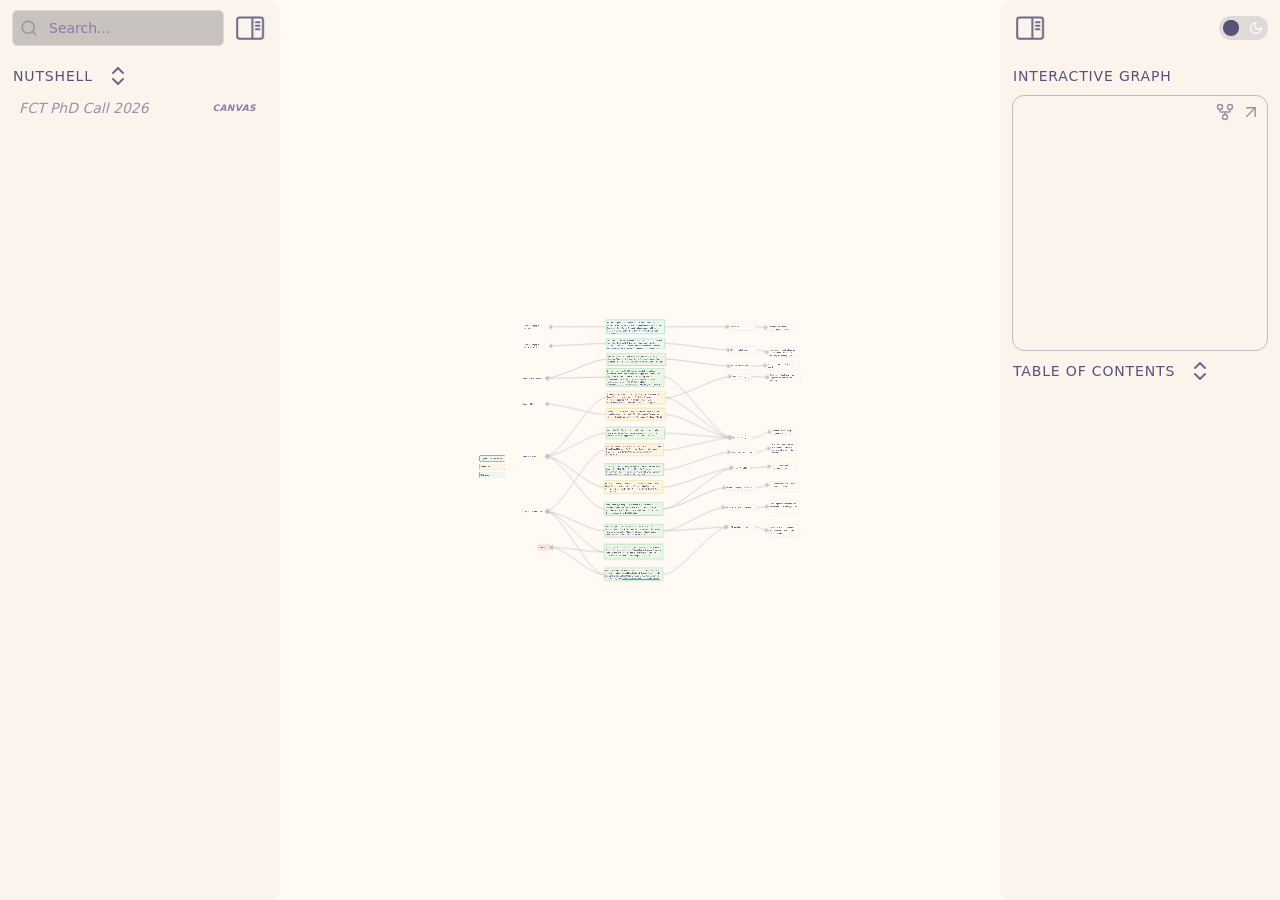
==== commit 7c898fe3: "updated website" ====
--- a/contents/fct-phd-call-2026.html
+++ b/contents/fct-phd-call-2026.html
@@ -8,8 +8,8 @@
 <meta property="og:type" content="website">
 <meta property="og:url" content="fct-phd-call-2026.html">
 <meta property="og:image" content="undefined">
-<meta charset="UTF-8"><meta property="og:site_name" content="nutshell"><meta name="viewport" content="width=device-width, initial-scale=1.0, user-scalable=yes, minimum-scale=1.0, maximum-scale=5.0"><link rel="alternate" type="application/rss+xml" title="RSS Feed" href="site-lib/rss.xml"><script async="" id="webpage-script" src="site-lib/scripts/webpage.js" onload="this.onload=null;this.setAttribute(&quot;loaded&quot;, &quot;true&quot;)"></script><script async="" id="graph-wasm-script" src="site-lib/scripts/graph-wasm.js" onload="this.onload=null;this.setAttribute(&quot;loaded&quot;, &quot;true&quot;)"></script><script async="" id="graph-render-worker-script" src="site-lib/scripts/graph-render-worker.js" onload="this.onload=null;this.setAttribute(&quot;loaded&quot;, &quot;true&quot;)"></script><link rel="icon" href="site-lib/media/favicon.png"><link rel="stylesheet" href="site-lib/styles/obsidian.css"><link rel="stylesheet" href="site-lib/styles/theme.css"><link rel="preload" href="site-lib/styles/global-variable-styles.css" as="style" onload="this.onload=null;this.rel='stylesheet'"><noscript><link rel="stylesheet" href="site-lib/styles/global-variable-styles.css"></noscript><link rel="preload" href="site-lib/styles/supported-plugins.css" as="style" onload="this.onload=null;this.rel='stylesheet'"><noscript><link rel="stylesheet" href="site-lib/styles/supported-plugins.css"></noscript><link rel="preload" href="site-lib/styles/main-styles.css" as="style" onload="this.onload=null;this.rel='stylesheet'"><noscript><link rel="stylesheet" href="site-lib/styles/main-styles.css"></noscript><style>body{--line-width:40em;--line-width-adaptive:40em;--file-line-width:40em;--sidebar-width:min(20em, 80vw);--collapse-arrow-size:11px;--tree-vertical-spacing:1.3em;--sidebar-margin:12px}:root{background-color:#202124}.sidebar{height:100%;font-size:14px;z-index:10;min-width:calc(var(--sidebar-width) + var(--divider-width-hover));max-width:calc(var(--sidebar-width) + var(--divider-width-hover));position:relative;overflow:hidden;overflow:clip;transition:min-width ease-in-out,max-width ease-in-out;transition-duration:.2s;contain:size}#left-sidebar{left:0}#right-sidebar{right:0}.sidebar.is-collapsed{min-width:0;max-width:0}.sidebar.floating{position:absolute}.sidebar .leaf-content{height:100%;min-width:calc(var(--sidebar-width) - var(--divider-width-hover));top:0;padding:var(--sidebar-margin);padding-top:4em;line-height:var(--line-height-tight);background-color:var(--background-secondary);transition:background-color,border-right,border-left,box-shadow;transition-duration:var(--color-fade-speed);transition-timing-function:ease-in-out;position:absolute;display:flex;flex-direction:column}.sidebar:not(.is-collapsed) .leaf-content{min-width:calc(max(100%,var(--sidebar-width)) - 3px);max-width:calc(max(100%,var(--sidebar-width)) - 3px)}#left-sidebar-content{left:0;border-top-right-radius:var(--radius-l);border-bottom-right-radius:var(--radius-l)}#right-sidebar-content{right:0;border-top-left-radius:var(--radius-l);border-bottom-left-radius:var(--radius-l)}.sidebar #left-sidebar-content,.sidebar #right-sidebar-content{contain:none!important;container-type:normal!important;animation:none!important}.sidebar:has(.leaf-content:empty):has(.topbar-content:empty){display:none}.sidebar-topbar{height:calc(2.3em + 2 * var(--sidebar-margin));width:var(--sidebar-width);padding:var(--sidebar-margin);z-index:1;position:fixed;display:flex;align-items:center;transition:width ease-in-out;transition-duration:inherit}.sidebar.is-collapsed .sidebar-topbar{width:calc(2.3em + var(--sidebar-margin) * 2)}.sidebar .sidebar-topbar.is-collapsed{width:0}#left-sidebar .sidebar-topbar{left:0;flex-direction:row;border-top-right-radius:var(--radius-l)}#right-sidebar .sidebar-topbar{right:0;flex-direction:row-reverse;border-top-left-radius:var(--radius-l)}#left-sidebar .topbar-content{margin-right:calc(2.3em + var(--sidebar-margin));flex-direction:row}#right-sidebar .topbar-content{margin-left:calc(2.3em + var(--sidebar-margin));flex-direction:row-reverse}.topbar-content{overflow:hidden visible;overflow:clip visible;width:100%;height:100%;display:flex;align-items:center;transition:inherit}.sidebar.is-collapsed .topbar-content{width:0;transition:inherit}.clickable-icon.sidebar-collapse-icon{background-color:transparent;color:var(--icon-color-focused);padding:2px!important;margin:0!important;height:100%!important;width:2.3em!important;margin-inline:0.14em!important;position:absolute}#left-sidebar .clickable-icon.sidebar-collapse-icon{transform:rotateY(180deg);right:var(--sidebar-margin)}#right-sidebar .clickable-icon.sidebar-collapse-icon{transform:rotateY(180deg);left:var(--sidebar-margin)}.clickable-icon.sidebar-collapse-icon svg.svg-icon{width:100%;height:100%}.feature-title{margin-left:1px;text-transform:uppercase;letter-spacing:.06em;margin-top:.75em;margin-bottom:.75em}.feature-header{display:flex;align-items:center;padding-top:0;font-size:1em;padding-left:0}body.floating-sidebars .sidebar{position:absolute}body{transition:background-color var(--color-fade-speed) ease-in-out}#navbar:not(:empty){display:flex;align-items:center;justify-content:space-between;padding:.5em 1em;width:100%}#main{display:flex;flex-direction:column;height:100%;width:100%;align-items:stretch;justify-content:center}#main-horizontal{display:flex;flex-direction:row;flex-grow:1;width:100%;align-items:stretch;justify-content:center}#center-content{flex-basis:100%;max-width:100%;width:100%;height:100%;display:flex;flex-direction:column;align-items:center;transition:opacity .2s ease-in-out;contain:inline-size}.hide{opacity:0!important;transition:opacity .2s ease-in-out;pointer-events:none}#center-content>.obsidian-document{padding-left:2em;padding-right:1em;margin-bottom:0;width:100%;width:-webkit-fill-available;width:-moz-available;width:fill-available;transition:background-color var(--color-fade-speed) ease-in-out;border-top-right-radius:var(--window-radius,var(--radius-m));border-top-left-radius:var(--window-radius,var(--radius-m));overflow-x:hidden!important;overflow-y:auto!important;display:flex!important;flex-direction:column!important;align-items:center!important;contain:inline-size}body #center-content>.obsidian-document>.markdown-preview-sizer{padding-bottom:80vh;width:100%;max-width:var(--line-width);flex-basis:var(--line-width);transition:background-color var(--color-fade-speed) ease-in-out;contain:inline-size}#center-content>.obsidian-document>div{width:100%!important;transition:background-color var(--color-fade-speed) ease-in-out;contain:inline-size}#center-content>.obsidian-document:not([data-type=markdown]).embed{display:flex;padding:1em;height:100%;width:100%;align-items:center;justify-content:center}#center-content>.obsidian-document:not([data-type=markdown]).embed>*{max-width:100%;max-height:100%;object-fit:contain}:not(h1,h2,h3,h4,h5,h6,li):has(> :is(.math,table)){overflow-x:auto!important}#center-content>.obsidian-document:not([data-type=markdown]){overflow-x:auto;contain:content;padding:0;margin:0;height:100%}.obsidian-document[data-type=attachment]{display:flex;flex-direction:column;align-items:center;justify-content:center;height:100%;width:100%}.obsidian-document[data-type=attachment]>*{outline:0;border:none;box-shadow:none}.obsidian-document[data-type=attachment] :is(img){max-width:90%;max-height:90%;object-fit:contain}.obsidian-document[data-type=attachment]>:is(audio){width:100%;max-width:min(90%,var(--line-width))}.obsidian-document[data-type=attachment]>:is(embed,iframe,video){width:100%;height:100%;max-width:100%;max-height:100%;object-fit:contain}.canvas-wrapper>:is(.header,.footer){z-index:100;position:absolute;display:flex;justify-content:center;flex-direction:column;width:100%;align-items:center}.scroll-highlight{position:absolute;width:100%;height:100%;pointer-events:none;z-index:1000;background-color:hsla(var(--color-accent-hsl),.25);opacity:0;padding:1em;inset:50%;translate:-50% -50%;border-radius:var(--radius-s)}</style><script defer="">async function loadIncludes(){let e=document.querySelectorAll("link[itemprop='include']");for(const t of e){let e=t.getAttribute("href");try{let o="";if(e.startsWith("https:")||e.startsWith("http:")||"file:"!=window.location.protocol){const n=await fetch(e);if(!n.ok){console.log("Could not include file: "+e),t?.remove();continue}o=await n.text()}else{const t=document.getElementById(btoa(encodeURI(e)));if(t){const e=JSON.parse(decodeURI(atob(t.getAttribute("value")??"")));o=e?.data??""}}let n=document.createRange().createContextualFragment(o);t.before(n),t.remove(),console.log("Included text: "+o),console.log("Included file: "+e)}catch(o){t?.remove(),console.log("Could not include file: "+e,o);continue}}}document.addEventListener("DOMContentLoaded",(()=>{loadIncludes()}));let isFileProtocol="file:"==location.protocol;function waitLoadScripts(e,t){let o=e.map((e=>document.getElementById(e+"-script")));!function e(n){let l=o[n],c=n+1;l?(l&&"true"!=l.getAttribute("loaded")||n<o.length&&e(c),n<o.length&&l.addEventListener("load",(()=>e(c)))):n<o.length?e(c):t()}(0)}</script></head><body class="publish css-settings-manager styled-scrollbars show-inline-title show-ribbon rose-norm rp-accent-full is-focused"><script defer="">let theme=localStorage.getItem("theme")||(window.matchMedia("(prefers-color-scheme: dark)").matches?"dark":"light");"dark"==theme?(document.body.classList.add("theme-dark"),document.body.classList.remove("theme-light")):(document.body.classList.add("theme-light"),document.body.classList.remove("theme-dark")),window.innerWidth<480?document.body.classList.add("is-phone"):window.innerWidth<768?document.body.classList.add("is-tablet"):window.innerWidth<1024?document.body.classList.add("is-small-screen"):document.body.classList.add("is-large-screen")</script><div class="parsed-feature-container" style="display: contents;"><link itemprop="include" href="site-lib/html/custom-head-content-content.html"></div><div id="main"><div id="navbar"></div><div id="main-horizontal"><div id="left-content" class="leaf" style="--sidebar-width: var(--sidebar-width-left);"><div id="left-sidebar" class="sidebar"><div class="sidebar-handle"></div><div class="sidebar-topbar"><div class="topbar-content"><div id="search-container"><div id="search-wrapper"><input enterkeyhint="search" type="search" spellcheck="false" placeholder="Search..."><div aria-label="Clear search" id="search-clear-button"></div></div></div></div><div class="clickable-icon sidebar-collapse-icon"><svg xmlns="http://www.w3.org/2000/svg" width="100%" height="100%" viewBox="0 0 24 24" fill="none" stroke="currentColor" stroke-width="3" stroke-linecap="round" stroke-linejoin="round" class="svg-icon"><path d="M21 3H3C1.89543 3 1 3.89543 1 5V19C1 20.1046 1.89543 21 3 21H21C22.1046 21 23 20.1046 23 19V5C23 3.89543 22.1046 3 21 3Z"></path><path d="M10 4V20"></path><path d="M4 7H7"></path><path d="M4 10H7"></path><path d="M4 13H7"></path></svg></div></div><div class="sidebar-content-wrapper"><div id="left-sidebar-content" class="leaf-content"><link itemprop="include" href="site-lib/html/file-tree-content.html"></div></div><script defer="">let ls = document.querySelector("#left-sidebar"); ls.classList.toggle("is-collapsed", window.innerWidth < 768); ls.style.setProperty("--sidebar-width", localStorage.getItem("sidebar-left-width"));</script></div></div><div id="center-content" class="leaf"><div class="view-content obsidian-document" data-type="canvas"><style id="MJX-CHTML-styles"></style><div class="canvas-wrapper node-insert-event" tabindex="-1" data-ignore-swipe="true" style="--zoom-multiplier: 2.3673900475310417;"><svg class="canvas-background"><pattern id="2127b4e89b0aec8b" patternUnits="userSpaceOnUse" x="529.9172993178928" y="415.08921345716595" width="14.27415314655671" height="14.27415314655671"><circle cx="0.7" cy="0.7" r="0.7"></circle></pattern><rect x="0" y="0" width="100%" height="100%" fill="url(#2127b4e89b0aec8b)"></rect></svg><div class="canvas-card-menu" style="z-index: 44;"><div class="canvas-card-menu-button mod-draggable" aria-label="Drag to add card" data-tooltip-position="top"><svg xmlns="http://www.w3.org/2000/svg" width="24" height="24" viewBox="0 0 24 24" fill="none" stroke="currentColor" stroke-width="2" stroke-linecap="round" stroke-linejoin="round" class="svg-icon lucide-sticky-note"><path d="M21 9a2.4 2.4 0 0 0-.706-1.706l-3.588-3.588A2.4 2.4 0 0 0 15 3H5a2 2 0 0 0-2 2v14a2 2 0 0 0 2 2h14a2 2 0 0 0 2-2z"></path><path d="M15 3v5a1 1 0 0 0 1 1h5"></path></svg></div><div class="canvas-card-menu-button mod-draggable" aria-label="Drag to add note from vault" data-tooltip-position="top"><svg xmlns="http://www.w3.org/2000/svg" width="24" height="24" viewBox="0 0 24 24" fill="none" stroke="currentColor" stroke-width="2" stroke-linecap="round" stroke-linejoin="round" class="svg-icon lucide-file-text"><path d="M6 22a2 2 0 0 1-2-2V4a2 2 0 0 1 2-2h8a2.4 2.4 0 0 1 1.704.706l3.588 3.588A2.4 2.4 0 0 1 20 8v12a2 2 0 0 1-2 2z"></path><path d="M14 2v5a1 1 0 0 0 1 1h5"></path><path d="M10 9H8"></path><path d="M16 13H8"></path><path d="M16 17H8"></path></svg></div><div class="canvas-card-menu-button mod-draggable" aria-label="Drag to add media from vault" data-tooltip-position="top"><svg xmlns="http://www.w3.org/2000/svg" width="24" height="24" viewBox="0 0 24 24" fill="none" stroke="currentColor" stroke-width="2" stroke-linecap="round" stroke-linejoin="round" class="svg-icon lucide-file-image"><path d="M6 22a2 2 0 0 1-2-2V4a2 2 0 0 1 2-2h8a2.4 2.4 0 0 1 1.704.706l3.588 3.588A2.4 2.4 0 0 1 20 8v12a2 2 0 0 1-2 2z"></path><path d="M14 2v5a1 1 0 0 0 1 1h5"></path><circle cx="10" cy="12" r="2"></circle><path d="m20 17-1.296-1.296a2.41 2.41 0 0 0-3.408 0L9 22"></path></svg></div></div><div class="canvas-controls" style="z-index: 44;"><div class="canvas-control-group mod-raised"><div class="canvas-control-item" aria-label="Canvas settings" data-tooltip-position="left"><svg xmlns="http://www.w3.org/2000/svg" width="24" height="24" viewBox="0 0 24 24" fill="none" stroke="currentColor" stroke-width="2" stroke-linecap="round" stroke-linejoin="round" class="svg-icon lucide-settings"><path d="M9.671 4.136a2.34 2.34 0 0 1 4.659 0 2.34 2.34 0 0 0 3.319 1.915 2.34 2.34 0 0 1 2.33 4.033 2.34 2.34 0 0 0 0 3.831 2.34 2.34 0 0 1-2.33 4.033 2.34 2.34 0 0 0-3.319 1.915 2.34 2.34 0 0 1-4.659 0 2.34 2.34 0 0 0-3.32-1.915 2.34 2.34 0 0 1-2.33-4.033 2.34 2.34 0 0 0 0-3.831A2.34 2.34 0 0 1 6.35 6.051a2.34 2.34 0 0 0 3.319-1.915"></path><circle cx="12" cy="12" r="3"></circle></svg></div></div><div class="canvas-control-group mod-raised"><div class="canvas-control-item" aria-label="Zoom in" data-tooltip-position="left"><svg xmlns="http://www.w3.org/2000/svg" width="24" height="24" viewBox="0 0 24 24" fill="none" stroke="currentColor" stroke-width="2" stroke-linecap="round" stroke-linejoin="round" class="svg-icon lucide-plus"><path d="M5 12h14"></path><path d="M12 5v14"></path></svg></div><div class="canvas-control-item" aria-label="Reset zoom" data-tooltip-position="left"><svg xmlns="http://www.w3.org/2000/svg" width="24" height="24" viewBox="0 0 24 24" fill="none" stroke="currentColor" stroke-width="2" stroke-linecap="round" stroke-linejoin="round" class="svg-icon lucide-rotate-cw"><path d="M21 12a9 9 0 1 1-9-9c2.52 0 4.93 1 6.74 2.74L21 8"></path><path d="M21 3v5h-5"></path></svg></div><div class="canvas-control-item" aria-label="Zoom to fit
-(Shift + 1)" data-tooltip-position="left"><svg xmlns="http://www.w3.org/2000/svg" width="24" height="24" viewBox="0 0 24 24" fill="none" stroke="currentColor" stroke-width="2" stroke-linecap="round" stroke-linejoin="round" class="svg-icon lucide-maximize"><path d="M8 3H5a2 2 0 0 0-2 2v3"></path><path d="M21 8V5a2 2 0 0 0-2-2h-3"></path><path d="M3 16v3a2 2 0 0 0 2 2h3"></path><path d="M16 21h3a2 2 0 0 0 2-2v-3"></path></svg></div><div class="canvas-control-item" aria-label="Zoom out" data-tooltip-position="left"><svg xmlns="http://www.w3.org/2000/svg" width="24" height="24" viewBox="0 0 24 24" fill="none" stroke="currentColor" stroke-width="2" stroke-linecap="round" stroke-linejoin="round" class="svg-icon lucide-minus"><path d="M5 12h14"></path></svg></div></div><div class="canvas-control-group mod-raised"><div class="canvas-control-item is-disabled" aria-label="Undo" data-tooltip-position="left"><svg xmlns="http://www.w3.org/2000/svg" width="24" height="24" viewBox="0 0 24 24" fill="none" stroke="currentColor" stroke-width="2" stroke-linecap="round" stroke-linejoin="round" class="svg-icon lucide-undo-2"><path d="M9 14 4 9l5-5"></path><path d="M4 9h10.5a5.5 5.5 0 0 1 5.5 5.5a5.5 5.5 0 0 1-5.5 5.5H11"></path></svg></div><div class="canvas-control-item is-disabled" aria-label="Redo" data-tooltip-position="left"><svg xmlns="http://www.w3.org/2000/svg" width="24" height="24" viewBox="0 0 24 24" fill="none" stroke="currentColor" stroke-width="2" stroke-linecap="round" stroke-linejoin="round" class="svg-icon lucide-redo-2"><path d="m15 14 5-5-5-5"></path><path d="M20 9H9.5A5.5 5.5 0 0 0 4 14.5A5.5 5.5 0 0 0 9.5 20H13"></path></svg></div></div><div class="canvas-control-group mod-raised"><div class="canvas-control-item" aria-label="Canvas help" data-tooltip-position="left"><svg xmlns="http://www.w3.org/2000/svg" width="24" height="24" viewBox="0 0 24 24" fill="none" stroke="currentColor" stroke-width="2" stroke-linecap="round" stroke-linejoin="round" class="svg-icon lucide-help-circle"><circle cx="12" cy="12" r="10"></circle><path d="M9.09 9a3 3 0 0 1 5.83 1c0 2-3 3-3 3"></path><path d="M12 17h.01"></path></svg></div></div></div><div class="canvas" style="transform: translate(516px, 415px) scale(0.178427) translate(878px, 720.5px);"><svg class="canvas-edges"></svg><svg class="canvas-edges"></svg><svg class="canvas-edges"><g><path class="canvas-interaction-path" d="M-1224 -24.5 L-1231 -24.5 M-1231,-24.5 C-1381,-24.5 -1645,-215 -1795,-215"></path><path class="canvas-display-path" d="M-1224 -24.5 L-1231 -24.5 M-1231,-24.5 C-1381,-24.5 -1645,-215 -1795,-215"></path></g><g><path class="canvas-interaction-path" d="M-1209 -975 L-1216 -975 M-1216,-975 C-1366,-975 -1645,-750 -1795,-750"></path><path class="canvas-display-path" d="M-1209 -975 L-1216 -975 M-1216,-975 C-1366,-975 -1645,-750 -1795,-750"></path></g><g><path class="canvas-interaction-path" d="M-650 -24.5 L-643 -24.5 M-643,-24.5 C-493,-24.5 -202,-253 -52,-253"></path><path class="canvas-display-path" d="M-650 -24.5 L-643 -24.5 M-643,-24.5 C-493,-24.5 -202,-253 -52,-253"></path></g><g><path class="canvas-interaction-path" d="M-650 -24.5 L-643 -24.5 M-643,-24.5 C-493,-24.5 -173,-61 -23,-61"></path><path class="canvas-display-path" d="M-650 -24.5 L-643 -24.5 M-643,-24.5 C-493,-24.5 -173,-61 -23,-61"></path></g><g><path class="canvas-interaction-path" d="M-650 -239.5 L-643 -239.5 M-643,-239.5 C-493,-239.5 -192,-445 -42,-445"></path><path class="canvas-display-path" d="M-650 -239.5 L-643 -239.5 M-643,-239.5 C-493,-239.5 -192,-445 -42,-445"></path></g><g><path class="canvas-interaction-path" d="M-650 -239.5 L-643 -239.5 M-643,-239.5 C-493,-239.5 -123,-637 27,-637"></path><path class="canvas-display-path" d="M-650 -239.5 L-643 -239.5 M-643,-239.5 C-493,-239.5 -123,-637 27,-637"></path></g><g><path class="canvas-interaction-path" d="M-1224 399.5 L-1231 399.5 M-1231,399.5 C-1381,399.5 -1645,-215 -1795,-215"></path><path class="canvas-display-path" d="M-1224 399.5 L-1231 399.5 M-1231,399.5 C-1381,399.5 -1645,-215 -1795,-215"></path></g><g><path class="canvas-interaction-path" d="M-650 399.5 L-643 399.5 M-643,399.5 C-493,399.5 -173,-61 -23,-61"></path><path class="canvas-display-path" d="M-650 399.5 L-643 399.5 M-643,399.5 C-493,399.5 -173,-61 -23,-61"></path></g><g><path class="canvas-interaction-path" d="M-1224 180 L-1231 180 M-1231,180 C-1381,180 -1645,-215 -1795,-215"></path><path class="canvas-display-path" d="M-1224 180 L-1231 180 M-1231,180 C-1381,180 -1645,-215 -1795,-215"></path></g><g><path class="canvas-interaction-path" d="M-1224 180 L-1231 180 M-1231,180 C-1381,180 -1602,135 -1752,135"></path><path class="canvas-display-path" d="M-1224 180 L-1231 180 M-1231,180 C-1381,180 -1602,135 -1752,135"></path></g><g><path class="canvas-interaction-path" d="M-1224 399.5 L-1231 399.5 M-1231,399.5 C-1381,399.5 -1602,135 -1752,135"></path><path class="canvas-display-path" d="M-1224 399.5 L-1231 399.5 M-1231,399.5 C-1381,399.5 -1602,135 -1752,135"></path></g><g><path class="canvas-interaction-path" d="M-650 -450 L-643 -450 M-643,-450 C-493,-450 -123,-637 27,-637"></path><path class="canvas-display-path" d="M-650 -450 L-643 -450 M-643,-450 C-493,-450 -123,-637 27,-637"></path></g><g><path class="canvas-interaction-path" d="M-1224 -239.5 L-1231 -239.5 M-1231,-239.5 C-1381,-239.5 -1645,-750 -1795,-750"></path><path class="canvas-display-path" d="M-1224 -239.5 L-1231 -239.5 M-1231,-239.5 C-1381,-239.5 -1645,-750 -1795,-750"></path></g><g><path class="canvas-interaction-path" d="M-1224 -450 L-1231 -450 M-1231,-450 C-1381,-450 -1645,-750 -1795,-750"></path><path class="canvas-display-path" d="M-1224 -450 L-1231 -450 M-1231,-450 C-1381,-450 -1645,-750 -1795,-750"></path></g><g><path class="canvas-interaction-path" d="M-635 -975 L-628 -975 M-628,-975 C-478,-975 -136,-988 14,-988"></path><path class="canvas-display-path" d="M-635 -975 L-628 -975 M-628,-975 C-478,-975 -136,-988 14,-988"></path></g><g><path class="canvas-interaction-path" d="M-635 -1320 L-628 -1320 M-628,-1320 C-478,-1320 -136,-988 14,-988"></path><path class="canvas-display-path" d="M-635 -1320 L-628 -1320 M-628,-1320 C-478,-1320 -136,-988 14,-988"></path></g><g><path class="canvas-interaction-path" d="M-635 -1320 L-628 -1320 M-628,-1320 C-478,-1320 -136,-1180 14,-1180"></path><path class="canvas-display-path" d="M-635 -1320 L-628 -1320 M-628,-1320 C-478,-1320 -136,-1180 14,-1180"></path></g><g><path class="canvas-interaction-path" d="M-1209 -1320 L-1216 -1320 M-1216,-1320 C-1366,-1320 -1645,-750 -1795,-750"></path><path class="canvas-display-path" d="M-1209 -1320 L-1216 -1320 M-1216,-1320 C-1366,-1320 -1645,-750 -1795,-750"></path></g><g><path class="canvas-interaction-path" d="M192 -637 L199 -637 M199,-637 C296.71642645942393,-637 296.28357354057607,-650 394,-650"></path><path class="canvas-display-path" d="M192 -637 L199 -637 M199,-637 C296.71642645942393,-637 296.28357354057607,-650 394,-650"></path></g><g><path class="canvas-interaction-path" d="M214 -988 L221 -988 M221,-988 C310.0056178002265,-988 309.9943821997735,-986 399,-986"></path><path class="canvas-display-path" d="M214 -988 L221 -988 M221,-988 C310.0056178002265,-988 309.9943821997735,-986 399,-986"></path></g><g><path class="canvas-interaction-path" d="M214 -1180 L221 -1180 M221,-1180 C296.03374240966525,-1180 295.96625759033475,-1175.5 371,-1175.5"></path><path class="canvas-display-path" d="M214 -1180 L221 -1180 M221,-1180 C296.03374240966525,-1180 295.96625759033475,-1175.5 371,-1175.5"></path></g><g><path class="canvas-interaction-path" d="M261 -445 L268 -445 M268,-445 C338,-445 306,-469.5 376,-469.5"></path><path class="canvas-display-path" d="M261 -445 L268 -445 M268,-445 C338,-445 306,-469.5 376,-469.5"></path></g><g><path class="canvas-interaction-path" d="M270 -253 L277 -253 M277,-253 C347,-253 303,-260.5 373,-260.5"></path><path class="canvas-display-path" d="M270 -253 L277 -253 M277,-253 C347,-253 303,-260.5 373,-260.5"></path></g><g><path class="canvas-interaction-path" d="M242 -61 L249 -61 M249,-61 C319,-61 301,-29 371,-29"></path><path class="canvas-display-path" d="M242 -61 L249 -61 M249,-61 C319,-61 301,-29 371,-29"></path></g><g><path class="canvas-interaction-path" d="M-1209 -1155 L-1216 -1155 M-1216,-1155 C-1366,-1155 -1645,-1290 -1795,-1290"></path><path class="canvas-display-path" d="M-1209 -1155 L-1216 -1155 M-1216,-1155 C-1366,-1155 -1645,-1290 -1795,-1290"></path></g><g><path class="canvas-interaction-path" d="M-635 -1155 L-628 -1155 M-628,-1155 C-478,-1155 -136,-988 14,-988"></path><path class="canvas-display-path" d="M-635 -1155 L-628 -1155 M-628,-1155 C-478,-1155 -136,-988 14,-988"></path></g><g><path class="canvas-interaction-path" d="M-1209 -1480 L-1216 -1480 M-1216,-1480 C-1366,-1480 -1645,-1290 -1795,-1290"></path><path class="canvas-display-path" d="M-1209 -1480 L-1216 -1480 M-1216,-1480 C-1366,-1480 -1645,-1290 -1795,-1290"></path></g><g><path class="canvas-interaction-path" d="M214 -1394 L221 -1394 M221,-1394 C292.57382552302204,-1394 292.42617447697796,-1400.5 364,-1400.5"></path><path class="canvas-display-path" d="M214 -1394 L221 -1394 M221,-1394 C292.57382552302204,-1394 292.42617447697796,-1400.5 364,-1400.5"></path></g><g><path class="canvas-interaction-path" d="M-635 -1480 L-628 -1480 M-628,-1480 C-478,-1480 -143,-1394 7,-1394"></path><path class="canvas-display-path" d="M-635 -1480 L-628 -1480 M-628,-1480 C-478,-1480 -143,-1394 7,-1394"></path></g><g><path class="canvas-interaction-path" d="M-1209 -1480 L-1216 -1480 M-1216,-1480 C-1366,-1480 -1910.5,-937 -1910.5,-787"></path><path class="canvas-display-path" d="M-1209 -1480 L-1216 -1480 M-1216,-1480 C-1366,-1480 -1910.5,-937 -1910.5,-787"></path></g><g><path class="canvas-interaction-path" d="M-1209 -1667 L-1216 -1667 M-1216,-1667 C-1366,-1667 -1608,-1645 -1758,-1645"></path><path class="canvas-display-path" d="M-1209 -1667 L-1216 -1667 M-1216,-1667 C-1366,-1667 -1608,-1645 -1758,-1645"></path></g><g><path class="canvas-interaction-path" d="M-635 -1667 L-628 -1667 M-628,-1667 C-478,-1667 -151,-1604 -1,-1604"></path><path class="canvas-display-path" d="M-635 -1667 L-628 -1667 M-628,-1667 C-478,-1667 -151,-1604 -1,-1604"></path></g><g><path class="canvas-interaction-path" d="M256 -1604 L263 -1604 M263,-1604 C333,-1604 301,-1583.5 371,-1583.5"></path><path class="canvas-display-path" d="M256 -1604 L263 -1604 M263,-1604 C333,-1604 301,-1583.5 371,-1583.5"></path></g><g><path class="canvas-interaction-path" d="M-1209 -1830 L-1216 -1830 M-1216,-1830 C-1366,-1830 -1608,-1830 -1758,-1830"></path><path class="canvas-display-path" d="M-1209 -1830 L-1216 -1830 M-1216,-1830 C-1366,-1830 -1608,-1830 -1758,-1830"></path></g><g><path class="canvas-interaction-path" d="M-635 -1830 L-628 -1830 M-628,-1830 C-478,-1830 -164,-1830 -14,-1830"></path><path class="canvas-display-path" d="M-635 -1830 L-628 -1830 M-628,-1830 C-478,-1830 -164,-1830 -14,-1830"></path></g><g><path class="canvas-interaction-path" d="M243 -1830 L250 -1830 M250,-1830 C320,-1830 291,-1822 361,-1822"></path><path class="canvas-display-path" d="M243 -1830 L250 -1830 M250,-1830 C320,-1830 291,-1822 361,-1822"></path></g><g><path class="canvas-interaction-path" d="M-645 -619 L-638 -619 M-638,-619 C-488,-619 -147,-791 3,-791"></path><path class="canvas-display-path" d="M-645 -619 L-638 -619 M-638,-619 C-488,-619 -147,-791 3,-791"></path></g><g><path class="canvas-interaction-path" d="M260 -791 L267 -791 M267,-791 C337,-791 322,-826 392,-826"></path><path class="canvas-display-path" d="M260 -791 L267 -791 M267,-791 C337,-791 322,-826 392,-826"></path></g><g><path class="canvas-interaction-path" d="M-1219 -810 L-1226 -810 M-1226,-810 C-1376,-810 -1645,-215 -1795,-215"></path><path class="canvas-display-path" d="M-1219 -810 L-1226 -810 M-1226,-810 C-1376,-810 -1645,-215 -1795,-215"></path></g><g><path class="canvas-interaction-path" d="M-645 -810 L-638 -810 M-638,-810 C-488,-810 -136,-988 14,-988"></path><path class="canvas-display-path" d="M-645 -810 L-638 -810 M-638,-810 C-488,-810 -136,-988 14,-988"></path></g></svg><svg class="canvas-edges"><g><g style="transform: translate(-1802px, -215px) rotate(270deg);"><polygon class="canvas-path-end" points="0,0 6.5,10.4 -6.5,10.4"></polygon></g></g><g><g style="transform: translate(-1802px, -750px) rotate(270deg);"><polygon class="canvas-path-end" points="0,0 6.5,10.4 -6.5,10.4"></polygon></g></g><g><g style="transform: translate(-45px, -253px) rotate(90deg);"><polygon class="canvas-path-end" points="0,0 6.5,10.4 -6.5,10.4"></polygon></g></g><g><g style="transform: translate(-16px, -61px) rotate(90deg);"><polygon class="canvas-path-end" points="0,0 6.5,10.4 -6.5,10.4"></polygon></g></g><g><g style="transform: translate(-35px, -445px) rotate(90deg);"><polygon class="canvas-path-end" points="0,0 6.5,10.4 -6.5,10.4"></polygon></g></g><g><g style="transform: translate(34px, -637px) rotate(90deg);"><polygon class="canvas-path-end" points="0,0 6.5,10.4 -6.5,10.4"></polygon></g></g><g><g style="transform: translate(-1802px, -215px) rotate(270deg);"><polygon class="canvas-path-end" points="0,0 6.5,10.4 -6.5,10.4"></polygon></g></g><g><g style="transform: translate(-16px, -61px) rotate(90deg);"><polygon class="canvas-path-end" points="0,0 6.5,10.4 -6.5,10.4"></polygon></g></g><g><g style="transform: translate(-1802px, -215px) rotate(270deg);"><polygon class="canvas-path-end" points="0,0 6.5,10.4 -6.5,10.4"></polygon></g></g><g><g style="transform: translate(-1759px, 135px) rotate(270deg);"><polygon class="canvas-path-end" points="0,0 6.5,10.4 -6.5,10.4"></polygon></g></g><g><g style="transform: translate(-1759px, 135px) rotate(270deg);"><polygon class="canvas-path-end" points="0,0 6.5,10.4 -6.5,10.4"></polygon></g></g><g><g style="transform: translate(34px, -637px) rotate(90deg);"><polygon class="canvas-path-end" points="0,0 6.5,10.4 -6.5,10.4"></polygon></g></g><g><g style="transform: translate(-1802px, -750px) rotate(270deg);"><polygon class="canvas-path-end" points="0,0 6.5,10.4 -6.5,10.4"></polygon></g></g><g><g style="transform: translate(-1802px, -750px) rotate(270deg);"><polygon class="canvas-path-end" points="0,0 6.5,10.4 -6.5,10.4"></polygon></g></g><g><g style="transform: translate(21px, -988px) rotate(90deg);"><polygon class="canvas-path-end" points="0,0 6.5,10.4 -6.5,10.4"></polygon></g></g><g><g style="transform: translate(21px, -988px) rotate(90deg);"><polygon class="canvas-path-end" points="0,0 6.5,10.4 -6.5,10.4"></polygon></g></g><g><g style="transform: translate(21px, -1180px) rotate(90deg);"><polygon class="canvas-path-end" points="0,0 6.5,10.4 -6.5,10.4"></polygon></g></g><g><g style="transform: translate(-1802px, -750px) rotate(270deg);"><polygon class="canvas-path-end" points="0,0 6.5,10.4 -6.5,10.4"></polygon></g></g><g><g style="transform: translate(401px, -650px) rotate(90deg);"><polygon class="canvas-path-end" points="0,0 6.5,10.4 -6.5,10.4"></polygon></g></g><g><g style="transform: translate(406px, -986px) rotate(90deg);"><polygon class="canvas-path-end" points="0,0 6.5,10.4 -6.5,10.4"></polygon></g></g><g><g style="transform: translate(378px, -1175.5px) rotate(90deg);"><polygon class="canvas-path-end" points="0,0 6.5,10.4 -6.5,10.4"></polygon></g></g><g><g style="transform: translate(383px, -469.5px) rotate(90deg);"><polygon class="canvas-path-end" points="0,0 6.5,10.4 -6.5,10.4"></polygon></g></g><g><g style="transform: translate(380px, -260.5px) rotate(90deg);"><polygon class="canvas-path-end" points="0,0 6.5,10.4 -6.5,10.4"></polygon></g></g><g><g style="transform: translate(378px, -29px) rotate(90deg);"><polygon class="canvas-path-end" points="0,0 6.5,10.4 -6.5,10.4"></polygon></g></g><g><g style="transform: translate(-1802px, -1290px) rotate(270deg);"><polygon class="canvas-path-end" points="0,0 6.5,10.4 -6.5,10.4"></polygon></g></g><g><g style="transform: translate(21px, -988px) rotate(90deg);"><polygon class="canvas-path-end" points="0,0 6.5,10.4 -6.5,10.4"></polygon></g></g><g><g style="transform: translate(-1802px, -1290px) rotate(270deg);"><polygon class="canvas-path-end" points="0,0 6.5,10.4 -6.5,10.4"></polygon></g></g><g><g style="transform: translate(371px, -1400.5px) rotate(90deg);"><polygon class="canvas-path-end" points="0,0 6.5,10.4 -6.5,10.4"></polygon></g></g><g><g style="transform: translate(14px, -1394px) rotate(90deg);"><polygon class="canvas-path-end" points="0,0 6.5,10.4 -6.5,10.4"></polygon></g></g><g><g style="transform: translate(-1910.5px, -780px) rotate(180deg);"><polygon class="canvas-path-end" points="0,0 6.5,10.4 -6.5,10.4"></polygon></g></g><g><g style="transform: translate(-1765px, -1645px) rotate(270deg);"><polygon class="canvas-path-end" points="0,0 6.5,10.4 -6.5,10.4"></polygon></g></g><g><g style="transform: translate(6px, -1604px) rotate(90deg);"><polygon class="canvas-path-end" points="0,0 6.5,10.4 -6.5,10.4"></polygon></g></g><g><g style="transform: translate(378px, -1583.5px) rotate(90deg);"><polygon class="canvas-path-end" points="0,0 6.5,10.4 -6.5,10.4"></polygon></g></g><g><g style="transform: translate(-1765px, -1830px) rotate(270deg);"><polygon class="canvas-path-end" points="0,0 6.5,10.4 -6.5,10.4"></polygon></g></g><g><g style="transform: translate(-7px, -1830px) rotate(90deg);"><polygon class="canvas-path-end" points="0,0 6.5,10.4 -6.5,10.4"></polygon></g></g><g><g style="transform: translate(368px, -1822px) rotate(90deg);"><polygon class="canvas-path-end" points="0,0 6.5,10.4 -6.5,10.4"></polygon></g></g><g><g style="transform: translate(10px, -791px) rotate(90deg);"><polygon class="canvas-path-end" points="0,0 6.5,10.4 -6.5,10.4"></polygon></g></g><g><g style="transform: translate(399px, -826px) rotate(90deg);"><polygon class="canvas-path-end" points="0,0 6.5,10.4 -6.5,10.4"></polygon></g></g><g><g style="transform: translate(-1802px, -215px) rotate(270deg);"><polygon class="canvas-path-end" points="0,0 6.5,10.4 -6.5,10.4"></polygon></g></g><g><g style="transform: translate(21px, -988px) rotate(90deg);"><polygon class="canvas-path-end" points="0,0 6.5,10.4 -6.5,10.4"></polygon></g></g></svg><div class="canvas-path-label-wrapper" style="transform: translate(-347.5px, -138.75px);"><div class="canvas-path-label" contenteditable="false" data-placeholder="Add text...">llava-style</div></div><div class="canvas-path-label-wrapper" style="transform: translate(-342.5px, -342.25px);"><div class="canvas-path-label" contenteditable="false" data-placeholder="Add text...">clip-style</div></div><div class="canvas-path-label-wrapper" style="transform: translate(-333px, 169.25px);"><div class="canvas-path-label" contenteditable="false" data-placeholder="Add text...">review article</div></div><div class="canvas-path-label-wrapper" style="transform: translate(-308px, -543.5px);"><div class="canvas-path-label" contenteditable="false" data-placeholder="Add text...">subtract z2 - z1</div></div><div class="canvas-path-label-wrapper" style="transform: translate(-307px, -981.5px);"><div class="canvas-path-label" contenteditable="false" data-placeholder="Add text...">inject z_prev in z_curr</div></div><div class="canvas-path-label-wrapper" style="transform: translate(-307px, -1154px);"><div class="canvas-path-label" contenteditable="false" data-placeholder="Add text...">lstm</div></div><div class="canvas-path-label-wrapper" style="transform: translate(-307px, -1250px);"><div class="canvas-path-label" contenteditable="false" data-placeholder="Add text...">self-sup pretrain</div></div><div class="canvas-path-label-wrapper" style="transform: translate(-307px, -1071.5px);"><div class="canvas-path-label" contenteditable="false" data-placeholder="Add text...">gru, tf</div></div><div class="canvas-path-label-wrapper" style="transform: translate(-314.5px, -1635.5px);"><div class="canvas-path-label" contenteditable="false" data-placeholder="Add text...">rehersal SLL</div></div><div class="canvas-path-label-wrapper" style="transform: translate(-321px, -1830px);"><div class="canvas-path-label" contenteditable="false" data-placeholder="Add text...">linear attention (abmil)</div></div><div class="canvas-path-label-wrapper" style="transform: translate(-312px, -899px);"><div class="canvas-path-label" contenteditable="false" data-placeholder="Add text...">add lstm to unet bottleneck</div></div><div class="canvas-node is-themed mod-canvas-color-1" style="z-index: 2; transform: translate(-1863px, 110px); width: 104px; height: 50px; --canvas-node-width: 104px; --canvas-node-height: 50px;"><div class="canvas-node-container"><div class="canvas-node-content markdown-embed"><div class="markdown-embed-content node-insert-event"><div class="markdown-preview-view markdown-rendered node-insert-event show-indentation-guide allow-fold-headings allow-fold-lists"><div class="markdown-preview-sizer markdown-preview-section" style="padding-bottom: 0px; min-height: 26px;"><div class="markdown-preview-pusher" style="width: 1px; height: 0.1px; margin-bottom: 0px;"></div><div class="el-p"><p dir="auto">Review</p></div></div></div></div><div class="markdown-embed-content node-insert-event" style="display: none;"></div></div></div></div><div class="canvas-node is-themed mod-canvas-color-4" style="z-index: 3; transform: translate(-1209px, -1035px); width: 574px; height: 120px; --canvas-node-width: 574px; --canvas-node-height: 120px;"><div class="canvas-node-container"><div class="canvas-node-content markdown-embed"><div class="markdown-embed-content node-insert-event"><div class="markdown-preview-view markdown-rendered node-insert-event show-indentation-guide allow-fold-headings allow-fold-lists"><div class="markdown-preview-sizer markdown-preview-section" style="padding-bottom: 0px; min-height: 80px;"><div class="markdown-preview-pusher" style="width: 1px; height: 0.1px; margin-bottom: 0px;"></div><div class="el-p"><p dir="auto">Wang, Xin, Tao Tan, Yuan Gao, et al. “Predicting Short-to Long-Term Breast Cancer Risk from Longitudinal Mammographic Screening History.” Npj Breast Cancer 11, no. 1 (2025): 118.</p></div></div></div></div><div class="markdown-embed-content node-insert-event" style="display: none;"></div></div></div></div><div class="canvas-node" style="z-index: 4; transform: translate(21px, -1013px); width: 193px; height: 50px; --canvas-node-width: 193px; --canvas-node-height: 50px;"><div class="canvas-node-container"><div class="canvas-node-content markdown-embed"><div class="markdown-embed-content node-insert-event"><div class="markdown-preview-view markdown-rendered node-insert-event show-indentation-guide allow-fold-headings allow-fold-lists"><div class="markdown-preview-sizer markdown-preview-section" style="padding-bottom: 0px; min-height: 26px;"><div class="markdown-preview-pusher" style="width: 1px; height: 0.1px; margin-bottom: 0px;"></div><div class="el-p"><p dir="auto">Ingest t1, t2, t3, ...</p></div></div></div></div><div class="markdown-embed-content node-insert-event" style="display: none;"></div></div></div></div><div class="canvas-node" style="z-index: 5; transform: translate(21px, -1205px); width: 193px; height: 50px; --canvas-node-width: 193px; --canvas-node-height: 50px;"><div class="canvas-node-container"><div class="canvas-node-content markdown-embed"><div class="markdown-embed-content node-insert-event"><div class="markdown-preview-view markdown-rendered node-insert-event show-indentation-guide allow-fold-headings allow-fold-lists"><div class="markdown-preview-sizer markdown-preview-section" style="padding-bottom: 0px; min-height: 26px;"><div class="markdown-preview-pusher" style="width: 1px; height: 0.1px; margin-bottom: 0px;"></div><div class="el-p"><p dir="auto">Predict ordering</p></div></div></div></div><div class="markdown-embed-content node-insert-event" style="display: none;"></div></div></div></div><div class="canvas-node is-themed mod-canvas-color-4" style="z-index: 6; transform: translate(-2440px, -759px); width: 250px; height: 60px; --canvas-node-width: 250px; --canvas-node-height: 60px;"><div class="canvas-node-container"><div class="canvas-node-content markdown-embed"><div class="markdown-embed-content node-insert-event"><div class="markdown-preview-view markdown-rendered node-insert-event show-indentation-guide allow-fold-headings allow-fold-lists"><div class="markdown-preview-sizer markdown-preview-section" style="padding-bottom: 0px; min-height: 26px;"><div class="markdown-preview-pusher" style="width: 1px; height: 0.1px; margin-bottom: 0px;"></div><div class="el-p"><p dir="auto">Longitudinal + Multimodal</p></div></div></div></div><div class="markdown-embed-content node-insert-event" style="display: none;"></div></div></div></div><div class="canvas-node is-themed mod-canvas-color-3" style="z-index: 7; transform: translate(-2440px, -679px); width: 250px; height: 60px; --canvas-node-width: 250px; --canvas-node-height: 60px;"><div class="canvas-node-container"><div class="canvas-node-content markdown-embed"><div class="markdown-embed-content node-insert-event"><div class="markdown-preview-view markdown-rendered node-insert-event show-indentation-guide allow-fold-headings allow-fold-lists"><div class="markdown-preview-sizer markdown-preview-section" style="padding-bottom: 0px; min-height: 26px;"><div class="markdown-preview-pusher" style="width: 1px; height: 0.1px; margin-bottom: 0px;"></div><div class="el-p"><p dir="auto">Longitudinal</p></div></div></div></div><div class="markdown-embed-content node-insert-event" style="display: none;"></div></div></div></div><div class="canvas-node is-themed mod-canvas-color-5" style="z-index: 8; transform: translate(-2440px, -599px); width: 250px; height: 60px; --canvas-node-width: 250px; --canvas-node-height: 60px;"><div class="canvas-node-container"><div class="canvas-node-content markdown-embed"><div class="markdown-embed-content node-insert-event"><div class="markdown-preview-view markdown-rendered node-insert-event show-indentation-guide allow-fold-headings allow-fold-lists"><div class="markdown-preview-sizer markdown-preview-section" style="padding-bottom: 0px; min-height: 26px;"><div class="markdown-preview-pusher" style="width: 1px; height: 0.1px; margin-bottom: 0px;"></div><div class="el-p"><p dir="auto">Multimodal</p></div></div></div></div><div class="markdown-embed-content node-insert-event" style="display: none;"></div></div></div></div><div class="canvas-node" style="z-index: 9; transform: translate(-2019px, -780px); width: 217px; height: 60px; --canvas-node-width: 217px; --canvas-node-height: 60px;"><div class="canvas-node-container"><div class="canvas-node-content markdown-embed"><div class="markdown-embed-content node-insert-event"><div class="markdown-preview-view markdown-rendered node-insert-event show-indentation-guide allow-fold-headings allow-fold-lists"><div class="markdown-preview-sizer markdown-preview-section" style="padding-bottom: 0px; min-height: 26px;"><div class="markdown-preview-pusher" style="width: 1px; height: 0.1px; margin-bottom: 0px;"></div><div class="el-p"><p dir="auto">Input -&gt; Imaging</p></div></div></div></div><div class="markdown-embed-content node-insert-event" style="display: none;"></div></div></div></div><div class="canvas-node" style="z-index: 10; transform: translate(378px, -1218px); width: 306px; height: 85px; --canvas-node-width: 306px; --canvas-node-height: 85px;"><div class="canvas-node-container"><div class="canvas-node-content markdown-embed"><div class="markdown-embed-content node-insert-event"><div class="markdown-preview-view markdown-rendered node-insert-event show-indentation-guide allow-fold-headings allow-fold-lists"><div class="markdown-preview-sizer markdown-preview-section" style="padding-bottom: 0px; min-height: 80px;"><div class="markdown-preview-pusher" style="width: 1px; height: 0.1px; margin-bottom: 0px;"></div><div class="el-p"><p dir="auto">Receives randomly permuted sequence, predicts original ordering</p></div></div></div></div><div class="markdown-embed-content node-insert-event" style="display: none;"></div></div></div></div><div class="canvas-node" style="z-index: 11; transform: translate(406px, -1016px); width: 250px; height: 60px; --canvas-node-width: 250px; --canvas-node-height: 60px;"><div class="canvas-node-container"><div class="canvas-node-content markdown-embed"><div class="markdown-embed-content node-insert-event"><div class="markdown-preview-view markdown-rendered node-insert-event show-indentation-guide allow-fold-headings allow-fold-lists"><div class="markdown-preview-sizer markdown-preview-section" style="padding-bottom: 0px; min-height: 53px;"><div class="markdown-preview-pusher" style="width: 1px; height: 0.1px; margin-bottom: 0px;"></div><div class="el-p"><p dir="auto">Ingest a variable-length sequence at the input</p></div></div></div></div><div class="markdown-embed-content node-insert-event" style="display: none;"></div></div></div></div><div class="canvas-node is-themed mod-canvas-color-3" style="z-index: 12; transform: translate(-1209px, -1380px); width: 574px; height: 120px; --canvas-node-width: 574px; --canvas-node-height: 120px;"><div class="canvas-node-container"><div class="canvas-node-content markdown-embed"><div class="markdown-embed-content node-insert-event"><div class="markdown-preview-view markdown-rendered node-insert-event show-indentation-guide allow-fold-headings allow-fold-lists"><div class="markdown-preview-sizer markdown-preview-section" style="padding-bottom: 0px; min-height: 107px;"><div class="markdown-preview-pusher" style="width: 1px; height: 0.1px; margin-bottom: 0px;"></div><div class="el-p"><p dir="auto">Huang, Xu, Zeyan Xu, Yingnan Zhao, et al. “Longitudinal MRI-Based Deep Learning Model for Predicting Pathological Complete Response in Breast Cancer: A Multicenter, Retrospective Cohort Study.” Npj Precision Oncology, 2026.</p></div></div></div></div><div class="markdown-embed-content node-insert-event" style="display: none;"></div></div></div></div><div class="canvas-node is-themed mod-canvas-color-3" style="z-index: 13; transform: translate(-1209px, -1215px); width: 574px; height: 120px; --canvas-node-width: 574px; --canvas-node-height: 120px;"><div class="canvas-node-container"><div class="canvas-node-content markdown-embed"><div class="markdown-embed-content node-insert-event"><div class="markdown-preview-view markdown-rendered node-insert-event show-indentation-guide allow-fold-headings allow-fold-lists"><div class="markdown-preview-sizer markdown-preview-section" style="padding-bottom: 0px; min-height: 80px;"><div class="markdown-preview-pusher" style="width: 1px; height: 0.1px; margin-bottom: 0px;"></div><div class="el-p"><p dir="auto">Placido, Davide, Bo Yuan, Jessica X. Hjaltelin, et al. “A Deep Learning Algorithm to Predict Risk of Pancreatic Cancer from Disease Trajectories.” <em>Nature Medicine</em> 29, no. 5 (2023): 1113–22.</p></div></div></div></div><div class="markdown-embed-content node-insert-event" style="display: none;"></div></div></div></div><div class="canvas-node" style="z-index: 14; transform: translate(-2019px, -1320px); width: 217px; height: 60px; --canvas-node-width: 217px; --canvas-node-height: 60px;"><div class="canvas-node-container"><div class="canvas-node-content markdown-embed"><div class="markdown-embed-content node-insert-event"><div class="markdown-preview-view markdown-rendered node-insert-event show-indentation-guide allow-fold-headings allow-fold-lists"><div class="markdown-preview-sizer markdown-preview-section" style="padding-bottom: 0px; min-height: 26px;"><div class="markdown-preview-pusher" style="width: 1px; height: 0.1px; margin-bottom: 0px;"></div><div class="el-p"><p dir="auto">Input -&gt; EHR</p></div></div></div></div><div class="markdown-embed-content node-insert-event" style="display: none;"></div></div></div></div><div class="canvas-node" style="z-index: 15; transform: translate(-2020px, -240px); width: 218px; height: 50px; --canvas-node-width: 218px; --canvas-node-height: 50px;"><div class="canvas-node-container"><div class="canvas-node-content markdown-embed"><div class="markdown-embed-content node-insert-event"><div class="markdown-preview-view markdown-rendered node-insert-event show-indentation-guide allow-fold-headings allow-fold-lists"><div class="markdown-preview-sizer markdown-preview-section" style="padding-bottom: 0px; min-height: 26px;"><div class="markdown-preview-pusher" style="width: 1px; height: 0.1px; margin-bottom: 0px;"></div><div class="el-p"><p dir="auto">Input -&gt; Imaging + Text</p></div></div></div></div><div class="markdown-embed-content node-insert-event" style="display: none;"></div></div></div></div><div class="canvas-node is-themed mod-canvas-color-4" style="z-index: 16; transform: translate(-1209px, -1540px); width: 574px; height: 120px; --canvas-node-width: 574px; --canvas-node-height: 120px;"><div class="canvas-node-container"><div class="canvas-node-content markdown-embed"><div class="markdown-embed-content node-insert-event"><div class="markdown-preview-view markdown-rendered node-insert-event show-indentation-guide allow-fold-headings allow-fold-lists"><div class="markdown-preview-sizer markdown-preview-section" style="padding-bottom: 0px; min-height: 80px;"><div class="markdown-preview-pusher" style="width: 1px; height: 0.1px; margin-bottom: 0px;"></div><div class="el-p"><p dir="auto">Placido, Davide, Bo Yuan, Jessica X. Hjaltelin, et al. “A Deep Learning Algorithm to Predict Risk of Pancreatic Cancer from Disease Trajectories.” <em>Nature Medicine</em> 29, no. 5 (2023): 1113–22.</p></div></div></div></div><div class="markdown-embed-content node-insert-event" style="display: none;"></div></div></div></div><div class="canvas-node" style="z-index: 17; transform: translate(14px, -1430px); width: 200px; height: 72px; --canvas-node-width: 200px; --canvas-node-height: 72px;"><div class="canvas-node-container"><div class="canvas-node-content markdown-embed"><div class="markdown-embed-content node-insert-event"><div class="markdown-preview-view markdown-rendered node-insert-event show-indentation-guide allow-fold-headings allow-fold-lists"><div class="markdown-preview-sizer markdown-preview-section" style="padding-bottom: 0px; min-height: 26px;"><div class="markdown-preview-pusher" style="width: 1px; height: 0.1px; margin-bottom: 0px;"></div><div class="el-p"><p dir="auto">Predict time-to-event</p></div></div></div></div><div class="markdown-embed-content node-insert-event" style="display: none;"></div></div></div></div><div class="canvas-node" style="z-index: 18; transform: translate(371px, -1443px); width: 306px; height: 85px; --canvas-node-width: 306px; --canvas-node-height: 85px;"><div class="canvas-node-container"><div class="canvas-node-content markdown-embed"><div class="markdown-embed-content node-insert-event"><div class="markdown-preview-view markdown-rendered node-insert-event show-indentation-guide allow-fold-headings allow-fold-lists"><div class="markdown-preview-sizer markdown-preview-section" style="padding-bottom: 0px; min-height: 53px;"><div class="markdown-preview-pusher" style="width: 1px; height: 0.1px; margin-bottom: 0px;"></div><div class="el-p"><p dir="auto">At instant t, predict delta until next event</p></div></div></div></div><div class="markdown-embed-content node-insert-event" style="display: none;"></div></div></div></div><div class="canvas-node" style="z-index: 19; transform: translate(-2015px, -1676px); width: 250px; height: 62px; --canvas-node-width: 250px; --canvas-node-height: 62px;"><div class="canvas-node-container"><div class="canvas-node-content markdown-embed"><div class="markdown-embed-content node-insert-event"><div class="markdown-preview-view markdown-rendered node-insert-event show-indentation-guide allow-fold-headings allow-fold-lists"><div class="markdown-preview-sizer markdown-preview-section" style="padding-bottom: 0px; min-height: 53px;"><div class="markdown-preview-pusher" style="width: 1px; height: 0.1px; margin-bottom: 0px;"></div><div class="el-p"><p dir="auto">Input -&gt; Imaging + Pathology + Text</p></div></div></div></div><div class="markdown-embed-content node-insert-event" style="display: none;"></div></div></div></div><div class="canvas-node" style="z-index: 20; transform: translate(6px, -1634px); width: 250px; height: 60px; --canvas-node-width: 250px; --canvas-node-height: 60px;"><div class="canvas-node-container"><div class="canvas-node-content markdown-embed"><div class="markdown-embed-content node-insert-event"><div class="markdown-preview-view markdown-rendered node-insert-event show-indentation-guide allow-fold-headings allow-fold-lists"><div class="markdown-preview-sizer markdown-preview-section" style="padding-bottom: 0px; min-height: 26px;"><div class="markdown-preview-pusher" style="width: 1px; height: 0.1px; margin-bottom: 0px;"></div><div class="el-p"><p dir="auto">Multimodal alignment</p></div></div></div></div><div class="markdown-embed-content node-insert-event" style="display: none;"></div></div></div></div><div class="canvas-node" style="z-index: 21; transform: translate(378px, -1627px); width: 296px; height: 87px; --canvas-node-width: 296px; --canvas-node-height: 87px;"><div class="canvas-node-container"><div class="canvas-node-content markdown-embed"><div class="markdown-embed-content node-insert-event"><div class="markdown-preview-view markdown-rendered node-insert-event show-indentation-guide allow-fold-headings allow-fold-lists"><div class="markdown-preview-sizer markdown-preview-section" style="padding-bottom: 0px; min-height: 80px;"><div class="markdown-preview-pusher" style="width: 1px; height: 0.1px; margin-bottom: 0px;"></div><div class="el-p"><p dir="auto">Also uses contrastive loss, but shared latent is &gt;2 modalities (not only vision/language)</p></div></div></div></div><div class="markdown-embed-content node-insert-event" style="display: none;"></div></div></div></div><div class="canvas-node is-themed mod-canvas-color-5" style="z-index: 22; transform: translate(-1209px, -1720px); width: 574px; height: 106px; --canvas-node-width: 574px; --canvas-node-height: 106px;"><div class="canvas-node-container"><div class="canvas-node-content markdown-embed"><div class="markdown-embed-content node-insert-event"><div class="markdown-preview-view markdown-rendered node-insert-event show-indentation-guide allow-fold-headings allow-fold-lists"><div class="markdown-preview-sizer markdown-preview-section" style="padding-bottom: 0px; min-height: 134px;"><div class="markdown-preview-pusher" style="width: 1px; height: 0.1px; margin-bottom: 0px;"></div><div class="el-p"><p dir="auto">Ye, Yiwen, Yutong Xie, Jianpeng Zhang, Ziyang Chen, Qi Wu, and Yong Xia. “Continual Self-Supervised Learning: Towards Universal Multi-Modal Medical Data Representation Learning.” Proceedings of the IEEE/CVF Conference on Computer Vision and Pattern Recognition, 2024, 11114–24.</p></div></div></div></div><div class="markdown-embed-content node-insert-event" style="display: none;"></div></div></div></div><div class="canvas-node is-themed mod-canvas-color-5" style="z-index: 23; transform: translate(-1209px, -1900px); width: 574px; height: 140px; --canvas-node-width: 574px; --canvas-node-height: 140px;"><div class="canvas-node-container"><div class="canvas-node-content markdown-embed"><div class="markdown-embed-content node-insert-event"><div class="markdown-preview-view markdown-rendered node-insert-event show-indentation-guide allow-fold-headings allow-fold-lists"><div class="markdown-preview-sizer markdown-preview-section" style="padding-bottom: 0px; min-height: 134px;"><div class="markdown-preview-pusher" style="width: 1px; height: 0.1px; margin-bottom: 0px;"></div><div class="el-p"><p dir="auto">Bi, Qiu, Conghui Ai, Linhao Qu, et al. “Foundation Model-Driven Multimodal Prognostic Prediction in Patients Undergoing Primary Surgery for High-Grade Serous Ovarian Cancer.” Npj Precision Oncology 9, no. 1 (2025): 114. <a rel="noopener nofollow" class="external-link is-unresolved" href="https://doi.org/10.1038/s41698-025-00900-1" target="_self">https://doi.org/10.1038/s41698-025-00900-1</a>.</p></div></div></div></div><div class="markdown-embed-content node-insert-event" style="display: none;"></div></div></div></div><div class="canvas-node" style="z-index: 24; transform: translate(-2015px, -1861px); width: 250px; height: 62px; --canvas-node-width: 250px; --canvas-node-height: 62px;"><div class="canvas-node-container"><div class="canvas-node-content markdown-embed"><div class="markdown-embed-content node-insert-event"><div class="markdown-preview-view markdown-rendered node-insert-event show-indentation-guide allow-fold-headings allow-fold-lists"><div class="markdown-preview-sizer markdown-preview-section" style="padding-bottom: 0px; min-height: 53px;"><div class="markdown-preview-pusher" style="width: 1px; height: 0.1px; margin-bottom: 0px;"></div><div class="el-p"><p dir="auto">Input -&gt; Imaging + Pathology</p></div></div></div></div><div class="markdown-embed-content node-insert-event" style="display: none;"></div></div></div></div><div class="canvas-node" style="z-index: 25; transform: translate(-7px, -1865px); width: 250px; height: 70px; --canvas-node-width: 250px; --canvas-node-height: 70px;"><div class="canvas-node-container"><div class="canvas-node-content markdown-embed"><div class="markdown-embed-content node-insert-event"><div class="markdown-preview-view markdown-rendered node-insert-event show-indentation-guide allow-fold-headings allow-fold-lists"><div class="markdown-preview-sizer markdown-preview-section" style="padding-bottom: 0px; min-height: 26px;"><div class="markdown-preview-pusher" style="width: 1px; height: 0.1px; margin-bottom: 0px;"></div><div class="el-p"><p dir="auto">Multimodal fusion</p></div></div></div></div><div class="markdown-embed-content node-insert-event" style="display: none;"></div></div></div></div><div class="canvas-node" style="z-index: 26; transform: translate(368px, -1852px); width: 250px; height: 60px; --canvas-node-width: 250px; --canvas-node-height: 60px;"><div class="canvas-node-container"><div class="canvas-node-content markdown-embed"><div class="markdown-embed-content node-insert-event"><div class="markdown-preview-view markdown-rendered node-insert-event show-indentation-guide allow-fold-headings allow-fold-lists"><div class="markdown-preview-sizer markdown-preview-section" style="padding-bottom: 0px; min-height: 53px;"><div class="markdown-preview-pusher" style="width: 1px; height: 0.1px; margin-bottom: 0px;"></div><div class="el-p"><p dir="auto">Aggregate embeddings from different modalities</p></div></div></div></div><div class="markdown-embed-content node-insert-event" style="display: none;"></div></div></div></div><div class="canvas-node" style="z-index: 27; transform: translate(-16px, -86px); width: 258px; height: 50px; --canvas-node-width: 258px; --canvas-node-height: 50px;"><div class="canvas-node-container"><div class="canvas-node-content markdown-embed"><div class="markdown-embed-content node-insert-event"><div class="markdown-preview-view markdown-rendered node-insert-event show-indentation-guide allow-fold-headings allow-fold-lists"><div class="markdown-preview-sizer markdown-preview-section" style="padding-bottom: 0px; min-height: 26px;"><div class="markdown-preview-pusher" style="width: 1px; height: 0.1px; margin-bottom: 0px;"></div><div class="el-p"><p dir="auto">LLM-based orchestrator</p></div></div></div></div><div class="markdown-embed-content node-insert-event" style="display: none;"></div></div></div></div><div class="canvas-node" style="z-index: 28; transform: translate(378px, -86px); width: 296px; height: 114px; --canvas-node-width: 296px; --canvas-node-height: 114px;"><div class="canvas-node-container"><div class="canvas-node-content markdown-embed"><div class="markdown-embed-content node-insert-event"><div class="markdown-preview-view markdown-rendered node-insert-event show-indentation-guide allow-fold-headings allow-fold-lists"><div class="markdown-preview-sizer markdown-preview-section" style="padding-bottom: 0px; min-height: 80px;"><div class="markdown-preview-pusher" style="width: 1px; height: 0.1px; margin-bottom: 0px;"></div><div class="el-p"><p dir="auto">Uses LLM to make predictions (generate text, route to task-specific heads)</p></div></div></div></div><div class="markdown-embed-content node-insert-event" style="display: none;"></div></div></div></div><div class="canvas-node" style="z-index: 29; transform: translate(401px, -680px); width: 250px; height: 60px; --canvas-node-width: 250px; --canvas-node-height: 60px;"><div class="canvas-node-container"><div class="canvas-node-content markdown-embed"><div class="markdown-embed-content node-insert-event"><div class="markdown-preview-view markdown-rendered node-insert-event show-indentation-guide allow-fold-headings allow-fold-lists"><div class="markdown-preview-sizer markdown-preview-section" style="padding-bottom: 0px; min-height: 53px;"><div class="markdown-preview-pusher" style="width: 1px; height: 0.1px; margin-bottom: 0px;"></div><div class="el-p"><p dir="auto">Explicitly ingest two timepoints in input</p></div></div></div></div><div class="markdown-embed-content node-insert-event" style="display: none;"></div></div></div></div><div class="canvas-node" style="z-index: 30; transform: translate(383px, -503px); width: 286px; height: 67px; --canvas-node-width: 286px; --canvas-node-height: 67px;"><div class="canvas-node-container"><div class="canvas-node-content markdown-embed"><div class="markdown-embed-content node-insert-event"><div class="markdown-preview-view markdown-rendered node-insert-event show-indentation-guide allow-fold-headings allow-fold-lists"><div class="markdown-preview-sizer markdown-preview-section" style="padding-bottom: 0px; min-height: 53px;"><div class="markdown-preview-pusher" style="width: 1px; height: 0.1px; margin-bottom: 0px;"></div><div class="el-p"><p dir="auto">Uses contrastive loss to create shared latent space</p></div></div></div></div><div class="markdown-embed-content node-insert-event" style="display: none;"></div></div></div></div><div class="canvas-node" style="z-index: 31; transform: translate(380px, -319px); width: 292px; height: 117px; --canvas-node-width: 292px; --canvas-node-height: 117px;"><div class="canvas-node-container"><div class="canvas-node-content markdown-embed"><div class="markdown-embed-content node-insert-event"><div class="markdown-preview-view markdown-rendered node-insert-event show-indentation-guide allow-fold-headings allow-fold-lists"><div class="markdown-preview-sizer markdown-preview-section" style="padding-bottom: 0px; min-height: 53px;"><div class="markdown-preview-pusher" style="width: 1px; height: 0.1px; margin-bottom: 0px;"></div><div class="el-p"><p dir="auto">Uses projection module to map vision latent into language latent</p></div></div></div></div><div class="markdown-embed-content node-insert-event" style="display: none;"></div></div></div></div><div class="canvas-node" style="z-index: 32; transform: translate(34px, -662px); width: 158px; height: 50px; --canvas-node-width: 158px; --canvas-node-height: 50px;"><div class="canvas-node-container"><div class="canvas-node-content markdown-embed"><div class="markdown-embed-content node-insert-event"><div class="markdown-preview-view markdown-rendered node-insert-event show-indentation-guide allow-fold-headings allow-fold-lists"><div class="markdown-preview-sizer markdown-preview-section" style="padding-bottom: 0px; min-height: 26px;"><div class="markdown-preview-pusher" style="width: 1px; height: 0.1px; margin-bottom: 0px;"></div><div class="el-p"><p dir="auto">Ingest t1 and t2</p></div></div></div></div><div class="markdown-embed-content node-insert-event" style="display: none;"></div></div></div></div><div class="canvas-node" style="z-index: 33; transform: translate(-35px, -470px); width: 296px; height: 50px; --canvas-node-width: 296px; --canvas-node-height: 50px;"><div class="canvas-node-container"><div class="canvas-node-content markdown-embed"><div class="markdown-embed-content node-insert-event"><div class="markdown-preview-view markdown-rendered node-insert-event show-indentation-guide allow-fold-headings allow-fold-lists"><div class="markdown-preview-sizer markdown-preview-section" style="padding-bottom: 0px; min-height: 26px;"><div class="markdown-preview-pusher" style="width: 1px; height: 0.1px; margin-bottom: 0px;"></div><div class="el-p"><p dir="auto">Vision -&gt; Language alignment</p></div></div></div></div><div class="markdown-embed-content node-insert-event" style="display: none;"></div></div></div></div><div class="canvas-node" style="z-index: 34; transform: translate(-45px, -278px); width: 315px; height: 50px; --canvas-node-width: 315px; --canvas-node-height: 50px;"><div class="canvas-node-container"><div class="canvas-node-content markdown-embed"><div class="markdown-embed-content node-insert-event"><div class="markdown-preview-view markdown-rendered node-insert-event show-indentation-guide allow-fold-headings allow-fold-lists"><div class="markdown-preview-sizer markdown-preview-section" style="padding-bottom: 0px; min-height: 26px;"><div class="markdown-preview-pusher" style="width: 1px; height: 0.1px; margin-bottom: 0px;"></div><div class="el-p"><p dir="auto">Vision -&gt; Language projection</p></div></div></div></div><div class="markdown-embed-content node-insert-event" style="display: none;"></div></div></div></div><div class="canvas-node" style="z-index: 35; transform: translate(10px, -821px); width: 250px; height: 60px; --canvas-node-width: 250px; --canvas-node-height: 60px;"><div class="canvas-node-container"><div class="canvas-node-content markdown-embed"><div class="markdown-embed-content node-insert-event"><div class="markdown-preview-view markdown-rendered node-insert-event show-indentation-guide allow-fold-headings allow-fold-lists"><div class="markdown-preview-sizer markdown-preview-section" style="padding-bottom: 0px; min-height: 26px;"><div class="markdown-preview-pusher" style="width: 1px; height: 0.1px; margin-bottom: 0px;"></div><div class="el-p"><p dir="auto">cross-modal imputation</p></div></div></div></div><div class="markdown-embed-content node-insert-event" style="display: none;"></div></div></div></div><div class="canvas-node" style="z-index: 36; transform: translate(399px, -891px); width: 250px; height: 130px; --canvas-node-width: 250px; --canvas-node-height: 130px;"><div class="canvas-node-container"><div class="canvas-node-content markdown-embed"><div class="markdown-embed-content node-insert-event"><div class="markdown-preview-view markdown-rendered node-insert-event show-indentation-guide allow-fold-headings allow-fold-lists"><div class="markdown-preview-sizer markdown-preview-section" style="padding-bottom: 0px; min-height: 107px;"><div class="markdown-preview-pusher" style="width: 1px; height: 0.1px; margin-bottom: 0px;"></div><div class="el-p"><p dir="auto">Promote cross-modal deps by using one modality to predict another as auxiliary objective</p></div></div></div></div><div class="markdown-embed-content node-insert-event" style="display: none;"></div></div></div></div><div class="canvas-node is-themed mod-canvas-color-3" style="z-index: 37; transform: translate(-1219px, -870px); width: 574px; height: 120px; --canvas-node-width: 574px; --canvas-node-height: 120px;"><div class="canvas-node-container"><div class="canvas-node-content markdown-embed"><div class="markdown-embed-content node-insert-event"><div class="markdown-preview-view markdown-rendered node-insert-event show-indentation-guide allow-fold-headings allow-fold-lists"><div class="markdown-preview-sizer markdown-preview-section" style="padding-bottom: 0px; min-height: 107px;"><div class="markdown-preview-pusher" style="width: 1px; height: 0.1px; margin-bottom: 0px;"></div><div class="el-p"><p dir="auto">Link, Katherine E., Zane Schnurman, Chris Liu, et al. “Longitudinal Deep Neural Networks for Assessing Metastatic Brain Cancer on a Large Open Benchmark.” <em>Nature Communications</em> 15, no. 1 (2024): 8170.</p></div></div></div></div><div class="markdown-embed-content node-insert-event" style="display: none;"></div></div></div></div><div class="canvas-node is-themed mod-canvas-color-3" style="z-index: 38; transform: translate(-1224px, -510px); width: 574px; height: 120px; --canvas-node-width: 574px; --canvas-node-height: 120px;"><div class="canvas-node-container"><div class="canvas-node-content markdown-embed"><div class="markdown-embed-content node-insert-event"><div class="markdown-preview-view markdown-rendered node-insert-event show-indentation-guide allow-fold-headings allow-fold-lists"><div class="markdown-preview-sizer markdown-preview-section" style="padding-bottom: 0px; min-height: 107px;"><div class="markdown-preview-pusher" style="width: 1px; height: 0.1px; margin-bottom: 0px;"></div><div class="el-p"><p dir="auto">Petrochuk, Jessica, Suraj Pai, John He, et al. “Foundation Model Based Prediction of Lung Cancer Survival Using Temporal Changes in Dual Time Point CT Scans.” Scientific Reports 15, no. 1 (2025): 43042.</p></div></div></div></div><div class="markdown-embed-content node-insert-event" style="display: none;"></div></div></div></div><div class="canvas-node is-themed mod-canvas-color-4" style="z-index: 39; transform: translate(-1224px, -305px); width: 574px; height: 131px; --canvas-node-width: 574px; --canvas-node-height: 131px;"><div class="canvas-node-container"><div class="canvas-node-content markdown-embed"><div class="markdown-embed-content node-insert-event"><div class="markdown-preview-view markdown-rendered node-insert-event show-indentation-guide allow-fold-headings allow-fold-lists"><div class="markdown-preview-sizer markdown-preview-section" style="padding-bottom: 0px; min-height: 107px;"><div class="markdown-preview-pusher" style="width: 1px; height: 0.1px; margin-bottom: 0px;"></div><div class="el-p"><p dir="auto">Wang, Weiping, Guang Yang, Yulin Liu, et al. “Multimodal Deep Learning Model for Prognostic Prediction in Cervical Cancer Receiving Definitive Radiotherapy: A Multi-Center Study.” Npj Digital Medicine 8, no. 1 (2025): 503.</p></div></div></div></div><div class="markdown-embed-content node-insert-event" style="display: none;"></div></div></div></div><div class="canvas-node is-themed mod-canvas-color-4" style="z-index: 40; transform: translate(-1219px, -679px); width: 574px; height: 120px; --canvas-node-width: 574px; --canvas-node-height: 120px;"><div class="canvas-node-container"><div class="canvas-node-content markdown-embed"><div class="markdown-embed-content node-insert-event"><div class="markdown-preview-view markdown-rendered node-insert-event show-indentation-guide allow-fold-headings allow-fold-lists"><div class="markdown-preview-sizer markdown-preview-section" style="padding-bottom: 0px; min-height: 107px;"><div class="markdown-preview-pusher" style="width: 1px; height: 0.1px; margin-bottom: 0px;"></div><div class="el-p"><p dir="auto">Gao, Yuan, Sofia Ventura-Diaz, Xin Wang, et al. “An Explainable Longitudinal Multi-Modal Fusion Model for Predicting Neoadjuvant Therapy Response in Women with Breast Cancer.” Nature Communications 15, no. 1 (2024): 9613.</p></div></div></div></div><div class="markdown-embed-content node-insert-event" style="display: none;"></div></div></div></div><div class="canvas-node is-themed mod-canvas-color-4" style="z-index: 41; transform: translate(-1224px, 340px); width: 574px; height: 119px; --canvas-node-width: 574px; --canvas-node-height: 119px;"><div class="canvas-node-container"><div class="canvas-node-content markdown-embed"><div class="markdown-embed-content node-insert-event"><div class="markdown-preview-view markdown-rendered node-insert-event show-indentation-guide allow-fold-headings allow-fold-lists"><div class="markdown-preview-sizer markdown-preview-section" style="padding-bottom: 0px; min-height: 134px;"><div class="markdown-preview-pusher" style="width: 1px; height: 0.1px; margin-bottom: 0px;"></div><div class="el-p"><p dir="auto">Pahud de Mortanges, Aurélie, Haozhe Luo, Shelley Zixin Shu, et al. “Orchestrating Explainable Artificial Intelligence for Multimodal and Longitudinal Data in Medical Imaging.” <em>Npj Digital Medicine</em> 7, no. 1 (2024): 195. <a rel="noopener nofollow" class="external-link is-unresolved" href="https://doi.org/10.1038/s41746-024-01190-w" target="_self">https://doi.org/10.1038/s41746-024-01190-w</a>.</p></div></div></div></div><div class="markdown-embed-content node-insert-event" style="display: none;"></div></div></div></div><div class="canvas-node is-themed mod-canvas-color-4" style="z-index: 42; transform: translate(-1224px, 105px); width: 574px; height: 150px; --canvas-node-width: 574px; --canvas-node-height: 150px;"><div class="canvas-node-container"><div class="canvas-node-content markdown-embed"><div class="markdown-embed-content node-insert-event"><div class="markdown-preview-view markdown-rendered node-insert-event show-indentation-guide allow-fold-headings allow-fold-lists"><div class="markdown-preview-sizer markdown-preview-section" style="padding-bottom: 0px; min-height: 107px;"><div class="markdown-preview-pusher" style="width: 1px; height: 0.1px; margin-bottom: 0px;"></div><div class="el-p"><p dir="auto">⭐ Zhuang, Luoting, Stephen H. Park, Steven J. Skates, Ashley E. Prosper, Denise R. Aberle, and William Hsu. “Advancing Precision Oncology through Modeling of Longitudinal and Multimodal Data.” IEEE Reviews in Biomedical Engineering, 2025.</p></div></div></div></div><div class="markdown-embed-content node-insert-event" style="display: none;"></div></div></div></div><div class="canvas-node is-themed mod-canvas-color-4" style="z-index: 43; transform: translate(-1224px, -89px); width: 574px; height: 129px; --canvas-node-width: 574px; --canvas-node-height: 129px;"><div class="canvas-node-container"><div class="canvas-node-content markdown-embed"><div class="markdown-embed-content node-insert-event"><div class="markdown-preview-view markdown-rendered node-insert-event show-indentation-guide allow-fold-headings allow-fold-lists"><div class="markdown-preview-sizer markdown-preview-section" style="padding-bottom: 0px; min-height: 134px;"><div class="markdown-preview-pusher" style="width: 1px; height: 0.1px; margin-bottom: 0px;"></div><div class="el-p"><p dir="auto">Zhou, Hong-Yu, Julián Nicolás Acosta, Subathra Adithan, Suvrankar Datta, Eric J. Topol, and Pranav Rajpurkar. “MedVersa: A Generalist Foundation Model for Diverse Medical Imaging Tasks.” <em>NEJM AI</em> 0, no. 0 (2026): AIoa2500595. <a rel="noopener nofollow" class="external-link is-unresolved" href="https://doi.org/10.1056/AIoa2500595" target="_self">https://doi.org/10.1056/AIoa2500595</a>.</p></div></div></div></div><div class="markdown-embed-content node-insert-event" style="display: none;"></div></div></div></div></div></div></div></div><div id="right-content" class="leaf" style="--sidebar-width: var(--sidebar-width-right);"><div id="right-sidebar" class="sidebar"><div class="sidebar-handle"></div><div class="sidebar-topbar"><div class="topbar-content"><label class="theme-toggle-container" for="theme-toggle-input" id=""><input class="theme-toggle-input" type="checkbox" id="theme-toggle-input"><div class="toggle-background"></div></label></div><div class="clickable-icon sidebar-collapse-icon"><svg xmlns="http://www.w3.org/2000/svg" width="100%" height="100%" viewBox="0 0 24 24" fill="none" stroke="currentColor" stroke-width="3" stroke-linecap="round" stroke-linejoin="round" class="svg-icon"><path d="M21 3H3C1.89543 3 1 3.89543 1 5V19C1 20.1046 1.89543 21 3 21H21C22.1046 21 23 20.1046 23 19V5C23 3.89543 22.1046 3 21 3Z"></path><path d="M10 4V20"></path><path d="M4 7H7"></path><path d="M4 10H7"></path><path d="M4 13H7"></path></svg></div></div><div class="sidebar-content-wrapper"><div id="right-sidebar-content" class="leaf-content"><div class="graph-view-wrapper"><div class="feature-header"><div class="feature-title">Interactive Graph</div></div><div class="graph-view-placeholder">
+<meta charset="UTF-8"><meta property="og:site_name" content="nutshell"><meta name="viewport" content="width=device-width, initial-scale=1.0, user-scalable=yes, minimum-scale=1.0, maximum-scale=5.0"><link rel="alternate" type="application/rss+xml" title="RSS Feed" href="site-lib/rss.xml"><script async="" id="webpage-script" src="site-lib/scripts/webpage.js" onload="this.onload=null;this.setAttribute(&quot;loaded&quot;, &quot;true&quot;)"></script><script async="" id="graph-wasm-script" src="site-lib/scripts/graph-wasm.js" onload="this.onload=null;this.setAttribute(&quot;loaded&quot;, &quot;true&quot;)"></script><script async="" id="graph-render-worker-script" src="site-lib/scripts/graph-render-worker.js" onload="this.onload=null;this.setAttribute(&quot;loaded&quot;, &quot;true&quot;)"></script><link rel="icon" href="site-lib/media/favicon.png"><link rel="stylesheet" href="site-lib/styles/obsidian.css"><link rel="stylesheet" href="site-lib/styles/theme.css"><link rel="preload" href="site-lib/styles/global-variable-styles.css" as="style" onload="this.onload=null;this.rel='stylesheet'"><noscript><link rel="stylesheet" href="site-lib/styles/global-variable-styles.css"></noscript><link rel="preload" href="site-lib/styles/supported-plugins.css" as="style" onload="this.onload=null;this.rel='stylesheet'"><noscript><link rel="stylesheet" href="site-lib/styles/supported-plugins.css"></noscript><link rel="preload" href="site-lib/styles/main-styles.css" as="style" onload="this.onload=null;this.rel='stylesheet'"><noscript><link rel="stylesheet" href="site-lib/styles/main-styles.css"></noscript><style>body{--line-width:40em;--line-width-adaptive:40em;--file-line-width:40em;--sidebar-width:min(20em, 80vw);--collapse-arrow-size:11px;--tree-vertical-spacing:1.3em;--sidebar-margin:12px}:root{background-color:#202124}.sidebar{height:100%;font-size:14px;z-index:10;min-width:calc(var(--sidebar-width) + var(--divider-width-hover));max-width:calc(var(--sidebar-width) + var(--divider-width-hover));position:relative;overflow:hidden;overflow:clip;transition:min-width ease-in-out,max-width ease-in-out;transition-duration:.2s;contain:size}#left-sidebar{left:0}#right-sidebar{right:0}.sidebar.is-collapsed{min-width:0;max-width:0}.sidebar.floating{position:absolute}.sidebar .leaf-content{height:100%;min-width:calc(var(--sidebar-width) - var(--divider-width-hover));top:0;padding:var(--sidebar-margin);padding-top:4em;line-height:var(--line-height-tight);background-color:var(--background-secondary);transition:background-color,border-right,border-left,box-shadow;transition-duration:var(--color-fade-speed);transition-timing-function:ease-in-out;position:absolute;display:flex;flex-direction:column}.sidebar:not(.is-collapsed) .leaf-content{min-width:calc(max(100%,var(--sidebar-width)) - 3px);max-width:calc(max(100%,var(--sidebar-width)) - 3px)}#left-sidebar-content{left:0;border-top-right-radius:var(--radius-l);border-bottom-right-radius:var(--radius-l)}#right-sidebar-content{right:0;border-top-left-radius:var(--radius-l);border-bottom-left-radius:var(--radius-l)}.sidebar #left-sidebar-content,.sidebar #right-sidebar-content{contain:none!important;container-type:normal!important;animation:none!important}.sidebar:has(.leaf-content:empty):has(.topbar-content:empty){display:none}.sidebar-topbar{height:calc(2.3em + 2 * var(--sidebar-margin));width:var(--sidebar-width);padding:var(--sidebar-margin);z-index:1;position:fixed;display:flex;align-items:center;transition:width ease-in-out;transition-duration:inherit}.sidebar.is-collapsed .sidebar-topbar{width:calc(2.3em + var(--sidebar-margin) * 2)}.sidebar .sidebar-topbar.is-collapsed{width:0}#left-sidebar .sidebar-topbar{left:0;flex-direction:row;border-top-right-radius:var(--radius-l)}#right-sidebar .sidebar-topbar{right:0;flex-direction:row-reverse;border-top-left-radius:var(--radius-l)}#left-sidebar .topbar-content{margin-right:calc(2.3em + var(--sidebar-margin));flex-direction:row}#right-sidebar .topbar-content{margin-left:calc(2.3em + var(--sidebar-margin));flex-direction:row-reverse}.topbar-content{overflow:hidden visible;overflow:clip visible;width:100%;height:100%;display:flex;align-items:center;transition:inherit}.sidebar.is-collapsed .topbar-content{width:0;transition:inherit}.clickable-icon.sidebar-collapse-icon{background-color:transparent;color:var(--icon-color-focused);padding:2px!important;margin:0!important;height:100%!important;width:2.3em!important;margin-inline:0.14em!important;position:absolute}#left-sidebar .clickable-icon.sidebar-collapse-icon{transform:rotateY(180deg);right:var(--sidebar-margin)}#right-sidebar .clickable-icon.sidebar-collapse-icon{transform:rotateY(180deg);left:var(--sidebar-margin)}.clickable-icon.sidebar-collapse-icon svg.svg-icon{width:100%;height:100%}.feature-title{margin-left:1px;text-transform:uppercase;letter-spacing:.06em;margin-top:.75em;margin-bottom:.75em}.feature-header{display:flex;align-items:center;padding-top:0;font-size:1em;padding-left:0}body.floating-sidebars .sidebar{position:absolute}body{transition:background-color var(--color-fade-speed) ease-in-out}#navbar:not(:empty){display:flex;align-items:center;justify-content:space-between;padding:.5em 1em;width:100%}#main{display:flex;flex-direction:column;height:100%;width:100%;align-items:stretch;justify-content:center}#main-horizontal{display:flex;flex-direction:row;flex-grow:1;width:100%;align-items:stretch;justify-content:center}#center-content{flex-basis:100%;max-width:100%;width:100%;height:100%;display:flex;flex-direction:column;align-items:center;transition:opacity .2s ease-in-out;contain:inline-size}.hide{opacity:0!important;transition:opacity .2s ease-in-out;pointer-events:none}#center-content>.obsidian-document{padding-left:2em;padding-right:1em;margin-bottom:0;width:100%;width:-webkit-fill-available;width:-moz-available;width:fill-available;transition:background-color var(--color-fade-speed) ease-in-out;border-top-right-radius:var(--window-radius,var(--radius-m));border-top-left-radius:var(--window-radius,var(--radius-m));overflow-x:hidden!important;overflow-y:auto!important;display:flex!important;flex-direction:column!important;align-items:center!important;contain:inline-size}body #center-content>.obsidian-document>.markdown-preview-sizer{padding-bottom:80vh;width:100%;max-width:var(--line-width);flex-basis:var(--line-width);transition:background-color var(--color-fade-speed) ease-in-out;contain:inline-size}#center-content>.obsidian-document>div{width:100%!important;transition:background-color var(--color-fade-speed) ease-in-out;contain:inline-size}#center-content>.obsidian-document:not([data-type=markdown]).embed{display:flex;padding:1em;height:100%;width:100%;align-items:center;justify-content:center}#center-content>.obsidian-document:not([data-type=markdown]).embed>*{max-width:100%;max-height:100%;object-fit:contain}:not(h1,h2,h3,h4,h5,h6,li):has(> :is(.math,table)){overflow-x:auto!important}#center-content>.obsidian-document:not([data-type=markdown]){overflow-x:auto;contain:content;padding:0;margin:0;height:100%}.obsidian-document[data-type=attachment]{display:flex;flex-direction:column;align-items:center;justify-content:center;height:100%;width:100%}.obsidian-document[data-type=attachment]>*{outline:0;border:none;box-shadow:none}.obsidian-document[data-type=attachment] :is(img){max-width:90%;max-height:90%;object-fit:contain}.obsidian-document[data-type=attachment]>:is(audio){width:100%;max-width:min(90%,var(--line-width))}.obsidian-document[data-type=attachment]>:is(embed,iframe,video){width:100%;height:100%;max-width:100%;max-height:100%;object-fit:contain}.canvas-wrapper>:is(.header,.footer){z-index:100;position:absolute;display:flex;justify-content:center;flex-direction:column;width:100%;align-items:center}.scroll-highlight{position:absolute;width:100%;height:100%;pointer-events:none;z-index:1000;background-color:hsla(var(--color-accent-hsl),.25);opacity:0;padding:1em;inset:50%;translate:-50% -50%;border-radius:var(--radius-s)}</style><script defer="">async function loadIncludes(){let e=document.querySelectorAll("link[itemprop='include']");for(const t of e){let e=t.getAttribute("href");try{let o="";if(e.startsWith("https:")||e.startsWith("http:")||"file:"!=window.location.protocol){const n=await fetch(e);if(!n.ok){console.log("Could not include file: "+e),t?.remove();continue}o=await n.text()}else{const t=document.getElementById(btoa(encodeURI(e)));if(t){const e=JSON.parse(decodeURI(atob(t.getAttribute("value")??"")));o=e?.data??""}}let n=document.createRange().createContextualFragment(o);t.before(n),t.remove(),console.log("Included text: "+o),console.log("Included file: "+e)}catch(o){t?.remove(),console.log("Could not include file: "+e,o);continue}}}document.addEventListener("DOMContentLoaded",(()=>{loadIncludes()}));let isFileProtocol="file:"==location.protocol;function waitLoadScripts(e,t){let o=e.map((e=>document.getElementById(e+"-script")));!function e(n){let l=o[n],c=n+1;l?(l&&"true"!=l.getAttribute("loaded")||n<o.length&&e(c),n<o.length&&l.addEventListener("load",(()=>e(c)))):n<o.length?e(c):t()}(0)}</script></head><body class="publish css-settings-manager styled-scrollbars show-inline-title show-ribbon rose-norm rp-accent-full is-focused"><script defer="">let theme=localStorage.getItem("theme")||(window.matchMedia("(prefers-color-scheme: dark)").matches?"dark":"light");"dark"==theme?(document.body.classList.add("theme-dark"),document.body.classList.remove("theme-light")):(document.body.classList.add("theme-light"),document.body.classList.remove("theme-dark")),window.innerWidth<480?document.body.classList.add("is-phone"):window.innerWidth<768?document.body.classList.add("is-tablet"):window.innerWidth<1024?document.body.classList.add("is-small-screen"):document.body.classList.add("is-large-screen")</script><div class="parsed-feature-container" style="display: contents;"><link itemprop="include" href="site-lib/html/custom-head-content-content.html"></div><div id="main"><div id="navbar"></div><div id="main-horizontal"><div id="left-content" class="leaf" style="--sidebar-width: var(--sidebar-width-left);"><div id="left-sidebar" class="sidebar"><div class="sidebar-handle"></div><div class="sidebar-topbar"><div class="topbar-content"><div id="search-container"><div id="search-wrapper"><input enterkeyhint="search" type="search" spellcheck="false" placeholder="Search..."><div aria-label="Clear search" id="search-clear-button"></div></div></div></div><div class="clickable-icon sidebar-collapse-icon"><svg xmlns="http://www.w3.org/2000/svg" width="100%" height="100%" viewBox="0 0 24 24" fill="none" stroke="currentColor" stroke-width="3" stroke-linecap="round" stroke-linejoin="round" class="svg-icon"><path d="M21 3H3C1.89543 3 1 3.89543 1 5V19C1 20.1046 1.89543 21 3 21H21C22.1046 21 23 20.1046 23 19V5C23 3.89543 22.1046 3 21 3Z"></path><path d="M10 4V20"></path><path d="M4 7H7"></path><path d="M4 10H7"></path><path d="M4 13H7"></path></svg></div></div><div class="sidebar-content-wrapper"><div id="left-sidebar-content" class="leaf-content"><link itemprop="include" href="site-lib/html/file-tree-content.html"></div></div><script defer="">let ls = document.querySelector("#left-sidebar"); ls.classList.toggle("is-collapsed", window.innerWidth < 768); ls.style.setProperty("--sidebar-width", localStorage.getItem("sidebar-left-width"));</script></div></div><div id="center-content" class="leaf"><div class="view-content obsidian-document" data-type="canvas"><style id="MJX-CHTML-styles"></style><div class="canvas-wrapper node-insert-event" tabindex="-1" data-ignore-swipe="true" style="--zoom-multiplier: 2.4560499639636735;"><svg class="canvas-background"><pattern id="a71b8b1ea523f653" patternUnits="userSpaceOnUse" x="490.51620179741485" y="233.24066382613054" width="13.262200580042249" height="13.262200580042249"><circle cx="0.7" cy="0.7" r="0.7"></circle></pattern><rect x="0" y="0" width="100%" height="100%" fill="url(#a71b8b1ea523f653)"></rect></svg><div class="canvas-card-menu" style="z-index: 46;"><div class="canvas-card-menu-button mod-draggable" aria-label="Drag to add card" data-tooltip-position="top"><svg xmlns="http://www.w3.org/2000/svg" width="24" height="24" viewBox="0 0 24 24" fill="none" stroke="currentColor" stroke-width="2" stroke-linecap="round" stroke-linejoin="round" class="svg-icon lucide-sticky-note"><path d="M21 9a2.4 2.4 0 0 0-.706-1.706l-3.588-3.588A2.4 2.4 0 0 0 15 3H5a2 2 0 0 0-2 2v14a2 2 0 0 0 2 2h14a2 2 0 0 0 2-2z"></path><path d="M15 3v5a1 1 0 0 0 1 1h5"></path></svg></div><div class="canvas-card-menu-button mod-draggable" aria-label="Drag to add note from vault" data-tooltip-position="top"><svg xmlns="http://www.w3.org/2000/svg" width="24" height="24" viewBox="0 0 24 24" fill="none" stroke="currentColor" stroke-width="2" stroke-linecap="round" stroke-linejoin="round" class="svg-icon lucide-file-text"><path d="M6 22a2 2 0 0 1-2-2V4a2 2 0 0 1 2-2h8a2.4 2.4 0 0 1 1.704.706l3.588 3.588A2.4 2.4 0 0 1 20 8v12a2 2 0 0 1-2 2z"></path><path d="M14 2v5a1 1 0 0 0 1 1h5"></path><path d="M10 9H8"></path><path d="M16 13H8"></path><path d="M16 17H8"></path></svg></div><div class="canvas-card-menu-button mod-draggable" aria-label="Drag to add media from vault" data-tooltip-position="top"><svg xmlns="http://www.w3.org/2000/svg" width="24" height="24" viewBox="0 0 24 24" fill="none" stroke="currentColor" stroke-width="2" stroke-linecap="round" stroke-linejoin="round" class="svg-icon lucide-file-image"><path d="M6 22a2 2 0 0 1-2-2V4a2 2 0 0 1 2-2h8a2.4 2.4 0 0 1 1.704.706l3.588 3.588A2.4 2.4 0 0 1 20 8v12a2 2 0 0 1-2 2z"></path><path d="M14 2v5a1 1 0 0 0 1 1h5"></path><circle cx="10" cy="12" r="2"></circle><path d="m20 17-1.296-1.296a2.41 2.41 0 0 0-3.408 0L9 22"></path></svg></div></div><div class="canvas-controls" style="z-index: 46;"><div class="canvas-control-group mod-raised"><div class="canvas-control-item" aria-label="Canvas settings" data-tooltip-position="left"><svg xmlns="http://www.w3.org/2000/svg" width="24" height="24" viewBox="0 0 24 24" fill="none" stroke="currentColor" stroke-width="2" stroke-linecap="round" stroke-linejoin="round" class="svg-icon lucide-settings"><path d="M9.671 4.136a2.34 2.34 0 0 1 4.659 0 2.34 2.34 0 0 0 3.319 1.915 2.34 2.34 0 0 1 2.33 4.033 2.34 2.34 0 0 0 0 3.831 2.34 2.34 0 0 1-2.33 4.033 2.34 2.34 0 0 0-3.319 1.915 2.34 2.34 0 0 1-4.659 0 2.34 2.34 0 0 0-3.32-1.915 2.34 2.34 0 0 1-2.33-4.033 2.34 2.34 0 0 0 0-3.831A2.34 2.34 0 0 1 6.35 6.051a2.34 2.34 0 0 0 3.319-1.915"></path><circle cx="12" cy="12" r="3"></circle></svg></div></div><div class="canvas-control-group mod-raised"><div class="canvas-control-item" aria-label="Zoom in" data-tooltip-position="left"><svg xmlns="http://www.w3.org/2000/svg" width="24" height="24" viewBox="0 0 24 24" fill="none" stroke="currentColor" stroke-width="2" stroke-linecap="round" stroke-linejoin="round" class="svg-icon lucide-plus"><path d="M5 12h14"></path><path d="M12 5v14"></path></svg></div><div class="canvas-control-item" aria-label="Reset zoom" data-tooltip-position="left"><svg xmlns="http://www.w3.org/2000/svg" width="24" height="24" viewBox="0 0 24 24" fill="none" stroke="currentColor" stroke-width="2" stroke-linecap="round" stroke-linejoin="round" class="svg-icon lucide-rotate-cw"><path d="M21 12a9 9 0 1 1-9-9c2.52 0 4.93 1 6.74 2.74L21 8"></path><path d="M21 3v5h-5"></path></svg></div><div class="canvas-control-item" aria-label="Zoom to fit
+(Shift + 1)" data-tooltip-position="left"><svg xmlns="http://www.w3.org/2000/svg" width="24" height="24" viewBox="0 0 24 24" fill="none" stroke="currentColor" stroke-width="2" stroke-linecap="round" stroke-linejoin="round" class="svg-icon lucide-maximize"><path d="M8 3H5a2 2 0 0 0-2 2v3"></path><path d="M21 8V5a2 2 0 0 0-2-2h-3"></path><path d="M3 16v3a2 2 0 0 0 2 2h3"></path><path d="M16 21h3a2 2 0 0 0 2-2v-3"></path></svg></div><div class="canvas-control-item" aria-label="Zoom out" data-tooltip-position="left"><svg xmlns="http://www.w3.org/2000/svg" width="24" height="24" viewBox="0 0 24 24" fill="none" stroke="currentColor" stroke-width="2" stroke-linecap="round" stroke-linejoin="round" class="svg-icon lucide-minus"><path d="M5 12h14"></path></svg></div></div><div class="canvas-control-group mod-raised"><div class="canvas-control-item is-disabled" aria-label="Undo" data-tooltip-position="left"><svg xmlns="http://www.w3.org/2000/svg" width="24" height="24" viewBox="0 0 24 24" fill="none" stroke="currentColor" stroke-width="2" stroke-linecap="round" stroke-linejoin="round" class="svg-icon lucide-undo-2"><path d="M9 14 4 9l5-5"></path><path d="M4 9h10.5a5.5 5.5 0 0 1 5.5 5.5a5.5 5.5 0 0 1-5.5 5.5H11"></path></svg></div><div class="canvas-control-item is-disabled" aria-label="Redo" data-tooltip-position="left"><svg xmlns="http://www.w3.org/2000/svg" width="24" height="24" viewBox="0 0 24 24" fill="none" stroke="currentColor" stroke-width="2" stroke-linecap="round" stroke-linejoin="round" class="svg-icon lucide-redo-2"><path d="m15 14 5-5-5-5"></path><path d="M20 9H9.5A5.5 5.5 0 0 0 4 14.5A5.5 5.5 0 0 0 9.5 20H13"></path></svg></div></div><div class="canvas-control-group mod-raised"><div class="canvas-control-item" aria-label="Canvas help" data-tooltip-position="left"><svg xmlns="http://www.w3.org/2000/svg" width="24" height="24" viewBox="0 0 24 24" fill="none" stroke="currentColor" stroke-width="2" stroke-linecap="round" stroke-linejoin="round" class="svg-icon lucide-help-circle"><circle cx="12" cy="12" r="10"></circle><path d="M9.09 9a3 3 0 0 1 5.83 1c0 2-3 3-3 3"></path><path d="M12 17h.01"></path></svg></div></div></div><div class="canvas" style="transform: translate(478px, 231.5px) scale(0.165778) translate(875.5px, 810.5px);"><svg class="canvas-edges"></svg><svg class="canvas-edges"></svg><svg class="canvas-edges"><g><path class="canvas-interaction-path" d="M-1224 -24.5 L-1231 -24.5 M-1231,-24.5 C-1381,-24.5 -1645,-215 -1795,-215"></path><path class="canvas-display-path" d="M-1224 -24.5 L-1231 -24.5 M-1231,-24.5 C-1381,-24.5 -1645,-215 -1795,-215"></path></g><g><path class="canvas-interaction-path" d="M-1209 -975 L-1216 -975 M-1216,-975 C-1366,-975 -1645,-750 -1795,-750"></path><path class="canvas-display-path" d="M-1209 -975 L-1216 -975 M-1216,-975 C-1366,-975 -1645,-750 -1795,-750"></path></g><g><path class="canvas-interaction-path" d="M-650 -24.5 L-643 -24.5 M-643,-24.5 C-493,-24.5 -202,-253 -52,-253"></path><path class="canvas-display-path" d="M-650 -24.5 L-643 -24.5 M-643,-24.5 C-493,-24.5 -202,-253 -52,-253"></path></g><g><path class="canvas-interaction-path" d="M-650 -24.5 L-643 -24.5 M-643,-24.5 C-493,-24.5 -173,-61 -23,-61"></path><path class="canvas-display-path" d="M-650 -24.5 L-643 -24.5 M-643,-24.5 C-493,-24.5 -173,-61 -23,-61"></path></g><g><path class="canvas-interaction-path" d="M-650 -239.5 L-643 -239.5 M-643,-239.5 C-493,-239.5 -192,-445 -42,-445"></path><path class="canvas-display-path" d="M-650 -239.5 L-643 -239.5 M-643,-239.5 C-493,-239.5 -192,-445 -42,-445"></path></g><g><path class="canvas-interaction-path" d="M-650 -239.5 L-643 -239.5 M-643,-239.5 C-493,-239.5 -123,-637 27,-637"></path><path class="canvas-display-path" d="M-650 -239.5 L-643 -239.5 M-643,-239.5 C-493,-239.5 -123,-637 27,-637"></path></g><g><path class="canvas-interaction-path" d="M-1224 399.5 L-1231 399.5 M-1231,399.5 C-1381,399.5 -1645,-215 -1795,-215"></path><path class="canvas-display-path" d="M-1224 399.5 L-1231 399.5 M-1231,399.5 C-1381,399.5 -1645,-215 -1795,-215"></path></g><g><path class="canvas-interaction-path" d="M-650 399.5 L-643 399.5 M-643,399.5 C-493,399.5 -173,-61 -23,-61"></path><path class="canvas-display-path" d="M-650 399.5 L-643 399.5 M-643,399.5 C-493,399.5 -173,-61 -23,-61"></path></g><g><path class="canvas-interaction-path" d="M-1224 180 L-1231 180 M-1231,180 C-1381,180 -1645,-215 -1795,-215"></path><path class="canvas-display-path" d="M-1224 180 L-1231 180 M-1231,180 C-1381,180 -1645,-215 -1795,-215"></path></g><g><path class="canvas-interaction-path" d="M-1224 180 L-1231 180 M-1231,180 C-1381,180 -1602,135 -1752,135"></path><path class="canvas-display-path" d="M-1224 180 L-1231 180 M-1231,180 C-1381,180 -1602,135 -1752,135"></path></g><g><path class="canvas-interaction-path" d="M-1224 399.5 L-1231 399.5 M-1231,399.5 C-1381,399.5 -1602,135 -1752,135"></path><path class="canvas-display-path" d="M-1224 399.5 L-1231 399.5 M-1231,399.5 C-1381,399.5 -1602,135 -1752,135"></path></g><g><path class="canvas-interaction-path" d="M-650 -450 L-643 -450 M-643,-450 C-493,-450 -123,-637 27,-637"></path><path class="canvas-display-path" d="M-650 -450 L-643 -450 M-643,-450 C-493,-450 -123,-637 27,-637"></path></g><g><path class="canvas-interaction-path" d="M-1224 -239.5 L-1231 -239.5 M-1231,-239.5 C-1381,-239.5 -1645,-750 -1795,-750"></path><path class="canvas-display-path" d="M-1224 -239.5 L-1231 -239.5 M-1231,-239.5 C-1381,-239.5 -1645,-750 -1795,-750"></path></g><g><path class="canvas-interaction-path" d="M-1224 -450 L-1231 -450 M-1231,-450 C-1381,-450 -1645,-750 -1795,-750"></path><path class="canvas-display-path" d="M-1224 -450 L-1231 -450 M-1231,-450 C-1381,-450 -1645,-750 -1795,-750"></path></g><g><path class="canvas-interaction-path" d="M-635 -975 L-628 -975 M-628,-975 C-478,-975 -135,-931 15,-931"></path><path class="canvas-display-path" d="M-635 -975 L-628 -975 M-628,-975 C-478,-975 -135,-931 15,-931"></path></g><g><path class="canvas-interaction-path" d="M-630 -1320 L-623 -1320 M-623,-1320 C-473,-1320 -135,-931 15,-931"></path><path class="canvas-display-path" d="M-630 -1320 L-623 -1320 M-623,-1320 C-473,-1320 -135,-931 15,-931"></path></g><g><path class="canvas-interaction-path" d="M-630 -1320 L-623 -1320 M-623,-1320 C-473,-1320 -138,-1527 12,-1527"></path><path class="canvas-display-path" d="M-630 -1320 L-623 -1320 M-623,-1320 C-473,-1320 -138,-1527 12,-1527"></path></g><g><path class="canvas-interaction-path" d="M-1204 -1320 L-1211 -1320 M-1211,-1320 C-1361,-1320 -1645,-750 -1795,-750"></path><path class="canvas-display-path" d="M-1204 -1320 L-1211 -1320 M-1211,-1320 C-1361,-1320 -1645,-750 -1795,-750"></path></g><g><path class="canvas-interaction-path" d="M192 -637 L199 -637 M199,-637 C296.71642645942393,-637 296.28357354057607,-650 394,-650"></path><path class="canvas-display-path" d="M192 -637 L199 -637 M199,-637 C296.71642645942393,-637 296.28357354057607,-650 394,-650"></path></g><g><path class="canvas-interaction-path" d="M215 -931 L222 -931 M222,-931 C314.67416036846515,-931 306.32583963153485,-986 399,-986"></path><path class="canvas-display-path" d="M215 -931 L222 -931 M222,-931 C314.67416036846515,-931 306.32583963153485,-986 399,-986"></path></g><g><path class="canvas-interaction-path" d="M212 -1527 L219 -1527 M219,-1527 C297.5895190213046,-1527 297.4104809786954,-1519.5 376,-1519.5"></path><path class="canvas-display-path" d="M212 -1527 L219 -1527 M219,-1527 C297.5895190213046,-1527 297.4104809786954,-1519.5 376,-1519.5"></path></g><g><path class="canvas-interaction-path" d="M261 -445 L268 -445 M268,-445 C338,-445 306,-469.5 376,-469.5"></path><path class="canvas-display-path" d="M261 -445 L268 -445 M268,-445 C338,-445 306,-469.5 376,-469.5"></path></g><g><path class="canvas-interaction-path" d="M270 -253 L277 -253 M277,-253 C347,-253 303,-260.5 373,-260.5"></path><path class="canvas-display-path" d="M270 -253 L277 -253 M277,-253 C347,-253 303,-260.5 373,-260.5"></path></g><g><path class="canvas-interaction-path" d="M242 -61 L249 -61 M249,-61 C319,-61 301,-29 371,-29"></path><path class="canvas-display-path" d="M242 -61 L249 -61 M249,-61 C319,-61 301,-29 371,-29"></path></g><g><path class="canvas-interaction-path" d="M-1204 -1158 L-1211 -1158 M-1211,-1158 C-1361,-1158 -1645,-1260 -1795,-1260"></path><path class="canvas-display-path" d="M-1204 -1158 L-1211 -1158 M-1211,-1158 C-1361,-1158 -1645,-1260 -1795,-1260"></path></g><g><path class="canvas-interaction-path" d="M-630 -1158 L-623 -1158 M-623,-1158 C-473,-1158 -135,-931 15,-931"></path><path class="canvas-display-path" d="M-630 -1158 L-623 -1158 M-623,-1158 C-473,-1158 -135,-931 15,-931"></path></g><g><path class="canvas-interaction-path" d="M206 -1627 L213 -1627 M213,-1627 C284.57382552302204,-1627 284.42617447697796,-1633.5 356,-1633.5"></path><path class="canvas-display-path" d="M206 -1627 L213 -1627 M213,-1627 C284.57382552302204,-1627 284.42617447697796,-1633.5 356,-1633.5"></path></g><g><path class="canvas-interaction-path" d="M-625 -1694 L-618 -1694 M-618,-1694 C-468,-1694 -151,-1627 -1,-1627"></path><path class="canvas-display-path" d="M-625 -1694 L-618 -1694 M-618,-1694 C-468,-1694 -151,-1627 -1,-1627"></path></g><g><path class="canvas-interaction-path" d="M-1209 -1847 L-1216 -1847 M-1216,-1847 C-1366,-1847 -1608,-1825 -1758,-1825"></path><path class="canvas-display-path" d="M-1209 -1847 L-1216 -1847 M-1216,-1847 C-1366,-1847 -1608,-1825 -1758,-1825"></path></g><g><path class="canvas-interaction-path" d="M-635 -1847 L-628 -1847 M-628,-1847 C-478,-1847 -151,-1784 -1,-1784"></path><path class="canvas-display-path" d="M-635 -1847 L-628 -1847 M-628,-1847 C-478,-1847 -151,-1784 -1,-1784"></path></g><g><path class="canvas-interaction-path" d="M256 -1784 L263 -1784 M263,-1784 C333,-1784 301,-1763.5 371,-1763.5"></path><path class="canvas-display-path" d="M256 -1784 L263 -1784 M263,-1784 C333,-1784 301,-1763.5 371,-1763.5"></path></g><g><path class="canvas-interaction-path" d="M-1209 -2010 L-1216 -2010 M-1216,-2010 C-1366,-2010 -1608,-2010 -1758,-2010"></path><path class="canvas-display-path" d="M-1209 -2010 L-1216 -2010 M-1216,-2010 C-1366,-2010 -1608,-2010 -1758,-2010"></path></g><g><path class="canvas-interaction-path" d="M-635 -2010 L-628 -2010 M-628,-2010 C-478,-2010 -164,-2010 -14,-2010"></path><path class="canvas-display-path" d="M-635 -2010 L-628 -2010 M-628,-2010 C-478,-2010 -164,-2010 -14,-2010"></path></g><g><path class="canvas-interaction-path" d="M243 -2010 L250 -2010 M250,-2010 C320,-2010 291,-2002 361,-2002"></path><path class="canvas-display-path" d="M243 -2010 L250 -2010 M250,-2010 C320,-2010 291,-2002 361,-2002"></path></g><g><path class="canvas-interaction-path" d="M-645 -619 L-638 -619 M-638,-619 C-488,-619 -147,-791 3,-791"></path><path class="canvas-display-path" d="M-645 -619 L-638 -619 M-638,-619 C-488,-619 -147,-791 3,-791"></path></g><g><path class="canvas-interaction-path" d="M260 -791 L267 -791 M267,-791 C337,-791 322,-826 392,-826"></path><path class="canvas-display-path" d="M260 -791 L267 -791 M267,-791 C337,-791 322,-826 392,-826"></path></g><g><path class="canvas-interaction-path" d="M-1219 -810 L-1226 -810 M-1226,-810 C-1376,-810 -1645,-215 -1795,-215"></path><path class="canvas-display-path" d="M-1219 -810 L-1226 -810 M-1226,-810 C-1376,-810 -1645,-215 -1795,-215"></path></g><g><path class="canvas-interaction-path" d="M-645 -810 L-638 -810 M-638,-810 C-488,-810 -135,-931 15,-931"></path><path class="canvas-display-path" d="M-645 -810 L-638 -810 M-638,-810 C-488,-810 -135,-931 15,-931"></path></g><g><path class="canvas-interaction-path" d="M-1199 -1694 L-1206 -1694 M-1206,-1694 C-1356,-1694 -1645,-1510 -1795,-1510"></path><path class="canvas-display-path" d="M-1199 -1694 L-1206 -1694 M-1206,-1694 C-1356,-1694 -1645,-1510 -1795,-1510"></path></g><g><path class="canvas-interaction-path" d="M-1204 -1520 L-1211 -1520 M-1211,-1520 C-1361,-1520 -1645,-1510 -1795,-1510"></path><path class="canvas-display-path" d="M-1204 -1520 L-1211 -1520 M-1211,-1520 C-1361,-1520 -1645,-1510 -1795,-1510"></path></g><g><path class="canvas-interaction-path" d="M-640 -1520 L-633 -1520 M-633,-1520 C-483,-1520 -135,-931 15,-931"></path><path class="canvas-display-path" d="M-640 -1520 L-633 -1520 M-633,-1520 C-483,-1520 -135,-931 15,-931"></path></g></svg><svg class="canvas-edges"><g><g style="transform: translate(-1802px, -215px) rotate(270deg);"><polygon class="canvas-path-end" points="0,0 6.5,10.4 -6.5,10.4"></polygon></g></g><g><g style="transform: translate(-1802px, -750px) rotate(270deg);"><polygon class="canvas-path-end" points="0,0 6.5,10.4 -6.5,10.4"></polygon></g></g><g><g style="transform: translate(-45px, -253px) rotate(90deg);"><polygon class="canvas-path-end" points="0,0 6.5,10.4 -6.5,10.4"></polygon></g></g><g><g style="transform: translate(-16px, -61px) rotate(90deg);"><polygon class="canvas-path-end" points="0,0 6.5,10.4 -6.5,10.4"></polygon></g></g><g><g style="transform: translate(-35px, -445px) rotate(90deg);"><polygon class="canvas-path-end" points="0,0 6.5,10.4 -6.5,10.4"></polygon></g></g><g><g style="transform: translate(34px, -637px) rotate(90deg);"><polygon class="canvas-path-end" points="0,0 6.5,10.4 -6.5,10.4"></polygon></g></g><g><g style="transform: translate(-1802px, -215px) rotate(270deg);"><polygon class="canvas-path-end" points="0,0 6.5,10.4 -6.5,10.4"></polygon></g></g><g><g style="transform: translate(-16px, -61px) rotate(90deg);"><polygon class="canvas-path-end" points="0,0 6.5,10.4 -6.5,10.4"></polygon></g></g><g><g style="transform: translate(-1802px, -215px) rotate(270deg);"><polygon class="canvas-path-end" points="0,0 6.5,10.4 -6.5,10.4"></polygon></g></g><g><g style="transform: translate(-1759px, 135px) rotate(270deg);"><polygon class="canvas-path-end" points="0,0 6.5,10.4 -6.5,10.4"></polygon></g></g><g><g style="transform: translate(-1759px, 135px) rotate(270deg);"><polygon class="canvas-path-end" points="0,0 6.5,10.4 -6.5,10.4"></polygon></g></g><g><g style="transform: translate(34px, -637px) rotate(90deg);"><polygon class="canvas-path-end" points="0,0 6.5,10.4 -6.5,10.4"></polygon></g></g><g><g style="transform: translate(-1802px, -750px) rotate(270deg);"><polygon class="canvas-path-end" points="0,0 6.5,10.4 -6.5,10.4"></polygon></g></g><g><g style="transform: translate(-1802px, -750px) rotate(270deg);"><polygon class="canvas-path-end" points="0,0 6.5,10.4 -6.5,10.4"></polygon></g></g><g><g style="transform: translate(22px, -931px) rotate(90deg);"><polygon class="canvas-path-end" points="0,0 6.5,10.4 -6.5,10.4"></polygon></g></g><g><g style="transform: translate(22px, -931px) rotate(90deg);"><polygon class="canvas-path-end" points="0,0 6.5,10.4 -6.5,10.4"></polygon></g></g><g><g style="transform: translate(19px, -1527px) rotate(90deg);"><polygon class="canvas-path-end" points="0,0 6.5,10.4 -6.5,10.4"></polygon></g></g><g><g style="transform: translate(-1802px, -750px) rotate(270deg);"><polygon class="canvas-path-end" points="0,0 6.5,10.4 -6.5,10.4"></polygon></g></g><g><g style="transform: translate(401px, -650px) rotate(90deg);"><polygon class="canvas-path-end" points="0,0 6.5,10.4 -6.5,10.4"></polygon></g></g><g><g style="transform: translate(406px, -986px) rotate(90deg);"><polygon class="canvas-path-end" points="0,0 6.5,10.4 -6.5,10.4"></polygon></g></g><g><g style="transform: translate(383px, -1519.5px) rotate(90deg);"><polygon class="canvas-path-end" points="0,0 6.5,10.4 -6.5,10.4"></polygon></g></g><g><g style="transform: translate(383px, -469.5px) rotate(90deg);"><polygon class="canvas-path-end" points="0,0 6.5,10.4 -6.5,10.4"></polygon></g></g><g><g style="transform: translate(380px, -260.5px) rotate(90deg);"><polygon class="canvas-path-end" points="0,0 6.5,10.4 -6.5,10.4"></polygon></g></g><g><g style="transform: translate(378px, -29px) rotate(90deg);"><polygon class="canvas-path-end" points="0,0 6.5,10.4 -6.5,10.4"></polygon></g></g><g><g style="transform: translate(-1802px, -1260px) rotate(270deg);"><polygon class="canvas-path-end" points="0,0 6.5,10.4 -6.5,10.4"></polygon></g></g><g><g style="transform: translate(22px, -931px) rotate(90deg);"><polygon class="canvas-path-end" points="0,0 6.5,10.4 -6.5,10.4"></polygon></g></g><g><g style="transform: translate(363px, -1633.5px) rotate(90deg);"><polygon class="canvas-path-end" points="0,0 6.5,10.4 -6.5,10.4"></polygon></g></g><g><g style="transform: translate(6px, -1627px) rotate(90deg);"><polygon class="canvas-path-end" points="0,0 6.5,10.4 -6.5,10.4"></polygon></g></g><g><g style="transform: translate(-1765px, -1825px) rotate(270deg);"><polygon class="canvas-path-end" points="0,0 6.5,10.4 -6.5,10.4"></polygon></g></g><g><g style="transform: translate(6px, -1784px) rotate(90deg);"><polygon class="canvas-path-end" points="0,0 6.5,10.4 -6.5,10.4"></polygon></g></g><g><g style="transform: translate(378px, -1763.5px) rotate(90deg);"><polygon class="canvas-path-end" points="0,0 6.5,10.4 -6.5,10.4"></polygon></g></g><g><g style="transform: translate(-1765px, -2010px) rotate(270deg);"><polygon class="canvas-path-end" points="0,0 6.5,10.4 -6.5,10.4"></polygon></g></g><g><g style="transform: translate(-7px, -2010px) rotate(90deg);"><polygon class="canvas-path-end" points="0,0 6.5,10.4 -6.5,10.4"></polygon></g></g><g><g style="transform: translate(368px, -2002px) rotate(90deg);"><polygon class="canvas-path-end" points="0,0 6.5,10.4 -6.5,10.4"></polygon></g></g><g><g style="transform: translate(10px, -791px) rotate(90deg);"><polygon class="canvas-path-end" points="0,0 6.5,10.4 -6.5,10.4"></polygon></g></g><g><g style="transform: translate(399px, -826px) rotate(90deg);"><polygon class="canvas-path-end" points="0,0 6.5,10.4 -6.5,10.4"></polygon></g></g><g><g style="transform: translate(-1802px, -215px) rotate(270deg);"><polygon class="canvas-path-end" points="0,0 6.5,10.4 -6.5,10.4"></polygon></g></g><g><g style="transform: translate(22px, -931px) rotate(90deg);"><polygon class="canvas-path-end" points="0,0 6.5,10.4 -6.5,10.4"></polygon></g></g><g><g style="transform: translate(-1802px, -1510px) rotate(270deg);"><polygon class="canvas-path-end" points="0,0 6.5,10.4 -6.5,10.4"></polygon></g></g><g><g style="transform: translate(-1802px, -1510px) rotate(270deg);"><polygon class="canvas-path-end" points="0,0 6.5,10.4 -6.5,10.4"></polygon></g></g><g><g style="transform: translate(22px, -931px) rotate(90deg);"><polygon class="canvas-path-end" points="0,0 6.5,10.4 -6.5,10.4"></polygon></g></g></svg><div class="canvas-path-label-wrapper" style="transform: translate(-347.5px, -138.75px);"><div class="canvas-path-label" contenteditable="false" data-placeholder="Add text...">llava-style</div></div><div class="canvas-path-label-wrapper" style="transform: translate(-342.5px, -342.25px);"><div class="canvas-path-label" contenteditable="false" data-placeholder="Add text...">clip-style</div></div><div class="canvas-path-label-wrapper" style="transform: translate(-333px, 169.25px);"><div class="canvas-path-label" contenteditable="false" data-placeholder="Add text...">review article</div></div><div class="canvas-path-label-wrapper" style="transform: translate(-308px, -543.5px);"><div class="canvas-path-label" contenteditable="false" data-placeholder="Add text...">subtract z2 - z1</div></div><div class="canvas-path-label-wrapper" style="transform: translate(-306.5px, -953px);"><div class="canvas-path-label" contenteditable="false" data-placeholder="Add text...">inject z_prev in z_curr</div></div><div class="canvas-path-label-wrapper" style="transform: translate(-304px, -1125.5px);"><div class="canvas-path-label" contenteditable="false" data-placeholder="Add text...">lstm</div></div><div class="canvas-path-label-wrapper" style="transform: translate(-305.5px, -1423.5px);"><div class="canvas-path-label" contenteditable="false" data-placeholder="Add text...">self-sup pretrain</div></div><div class="canvas-path-label-wrapper" style="transform: translate(-304px, -1044.5px);"><div class="canvas-path-label" contenteditable="false" data-placeholder="Add text...">gru, tf</div></div><div class="canvas-path-label-wrapper" style="transform: translate(-309.5px, -1660.5px);"><div class="canvas-path-label" contenteditable="false" data-placeholder="Add text...">not sure about this?</div></div><div class="canvas-path-label-wrapper" style="transform: translate(-314.5px, -1815.5px);"><div class="canvas-path-label" contenteditable="false" data-placeholder="Add text...">rehersal SLL</div></div><div class="canvas-path-label-wrapper" style="transform: translate(-321px, -2010px);"><div class="canvas-path-label" contenteditable="false" data-placeholder="Add text...">linear attention (abmil)</div></div><div class="canvas-path-label-wrapper" style="transform: translate(-311.5px, -870.5px);"><div class="canvas-path-label" contenteditable="false" data-placeholder="Add text...">add lstm to unet bottleneck</div></div><div class="canvas-path-label-wrapper" style="transform: translate(-309px, -1225.5px);"><div class="canvas-path-label" contenteditable="false" data-placeholder="Add text...">tf</div></div><div class="canvas-node is-themed mod-canvas-color-1" style="z-index: 2; transform: translate(-1863px, 110px); width: 104px; height: 50px; --canvas-node-width: 104px; --canvas-node-height: 50px;"><div class="canvas-node-container"><div class="canvas-node-content markdown-embed"><div class="markdown-embed-content node-insert-event"><div class="markdown-preview-view markdown-rendered node-insert-event show-indentation-guide allow-fold-headings allow-fold-lists"><div class="markdown-preview-sizer markdown-preview-section" style="padding-bottom: 0px; min-height: 26px;"><div class="markdown-preview-pusher" style="width: 1px; height: 0.1px; margin-bottom: 0px;"></div><div class="el-p"><p dir="auto">Review</p></div></div></div></div><div class="markdown-embed-content node-insert-event" style="display: none;"></div></div></div></div><div class="canvas-node is-themed mod-canvas-color-4" style="z-index: 3; transform: translate(-1209px, -1035px); width: 574px; height: 120px; --canvas-node-width: 574px; --canvas-node-height: 120px;"><div class="canvas-node-container"><div class="canvas-node-content markdown-embed"><div class="markdown-embed-content node-insert-event"><div class="markdown-preview-view markdown-rendered node-insert-event show-indentation-guide allow-fold-headings allow-fold-lists"><div class="markdown-preview-sizer markdown-preview-section" style="padding-bottom: 0px; min-height: 80px;"><div class="markdown-preview-pusher" style="width: 1px; height: 0.1px; margin-bottom: 0px;"></div><div class="el-p"><p dir="auto">Wang, Xin, Tao Tan, Yuan Gao, et al. “Predicting Short-to Long-Term Breast Cancer Risk from Longitudinal Mammographic Screening History.” Npj Breast Cancer 11, no. 1 (2025): 118.</p></div></div></div></div><div class="markdown-embed-content node-insert-event" style="display: none;"></div></div></div></div><div class="canvas-node is-themed mod-canvas-color-4" style="z-index: 4; transform: translate(-2440px, -759px); width: 250px; height: 60px; --canvas-node-width: 250px; --canvas-node-height: 60px;"><div class="canvas-node-container"><div class="canvas-node-content markdown-embed"><div class="markdown-embed-content node-insert-event"><div class="markdown-preview-view markdown-rendered node-insert-event show-indentation-guide allow-fold-headings allow-fold-lists"><div class="markdown-preview-sizer markdown-preview-section" style="padding-bottom: 0px; min-height: 26px;"><div class="markdown-preview-pusher" style="width: 1px; height: 0.1px; margin-bottom: 0px;"></div><div class="el-p"><p dir="auto">Longitudinal + Multimodal</p></div></div></div></div><div class="markdown-embed-content node-insert-event" style="display: none;"></div></div></div></div><div class="canvas-node is-themed mod-canvas-color-3" style="z-index: 5; transform: translate(-2440px, -679px); width: 250px; height: 60px; --canvas-node-width: 250px; --canvas-node-height: 60px;"><div class="canvas-node-container"><div class="canvas-node-content markdown-embed"><div class="markdown-embed-content node-insert-event"><div class="markdown-preview-view markdown-rendered node-insert-event show-indentation-guide allow-fold-headings allow-fold-lists"><div class="markdown-preview-sizer markdown-preview-section" style="padding-bottom: 0px; min-height: 26px;"><div class="markdown-preview-pusher" style="width: 1px; height: 0.1px; margin-bottom: 0px;"></div><div class="el-p"><p dir="auto">Longitudinal</p></div></div></div></div><div class="markdown-embed-content node-insert-event" style="display: none;"></div></div></div></div><div class="canvas-node is-themed mod-canvas-color-5" style="z-index: 6; transform: translate(-2440px, -599px); width: 250px; height: 60px; --canvas-node-width: 250px; --canvas-node-height: 60px;"><div class="canvas-node-container"><div class="canvas-node-content markdown-embed"><div class="markdown-embed-content node-insert-event"><div class="markdown-preview-view markdown-rendered node-insert-event show-indentation-guide allow-fold-headings allow-fold-lists"><div class="markdown-preview-sizer markdown-preview-section" style="padding-bottom: 0px; min-height: 26px;"><div class="markdown-preview-pusher" style="width: 1px; height: 0.1px; margin-bottom: 0px;"></div><div class="el-p"><p dir="auto">Multimodal</p></div></div></div></div><div class="markdown-embed-content node-insert-event" style="display: none;"></div></div></div></div><div class="canvas-node" style="z-index: 7; transform: translate(-2019px, -780px); width: 217px; height: 60px; --canvas-node-width: 217px; --canvas-node-height: 60px;"><div class="canvas-node-container"><div class="canvas-node-content markdown-embed"><div class="markdown-embed-content node-insert-event"><div class="markdown-preview-view markdown-rendered node-insert-event show-indentation-guide allow-fold-headings allow-fold-lists"><div class="markdown-preview-sizer markdown-preview-section" style="padding-bottom: 0px; min-height: 26px;"><div class="markdown-preview-pusher" style="width: 1px; height: 0.1px; margin-bottom: 0px;"></div><div class="el-p"><p dir="auto">Input -&gt; Imaging</p></div></div></div></div><div class="markdown-embed-content node-insert-event" style="display: none;"></div></div></div></div><div class="canvas-node" style="z-index: 8; transform: translate(406px, -1016px); width: 250px; height: 60px; --canvas-node-width: 250px; --canvas-node-height: 60px;"><div class="canvas-node-container"><div class="canvas-node-content markdown-embed"><div class="markdown-embed-content node-insert-event"><div class="markdown-preview-view markdown-rendered node-insert-event show-indentation-guide allow-fold-headings allow-fold-lists"><div class="markdown-preview-sizer markdown-preview-section" style="padding-bottom: 0px; min-height: 53px;"><div class="markdown-preview-pusher" style="width: 1px; height: 0.1px; margin-bottom: 0px;"></div><div class="el-p"><p dir="auto">Ingest a variable-length sequence at the input</p></div></div></div></div><div class="markdown-embed-content node-insert-event" style="display: none;"></div></div></div></div><div class="canvas-node" style="z-index: 9; transform: translate(-2020px, -240px); width: 218px; height: 50px; --canvas-node-width: 218px; --canvas-node-height: 50px;"><div class="canvas-node-container"><div class="canvas-node-content markdown-embed"><div class="markdown-embed-content node-insert-event"><div class="markdown-preview-view markdown-rendered node-insert-event show-indentation-guide allow-fold-headings allow-fold-lists"><div class="markdown-preview-sizer markdown-preview-section" style="padding-bottom: 0px; min-height: 26px;"><div class="markdown-preview-pusher" style="width: 1px; height: 0.1px; margin-bottom: 0px;"></div><div class="el-p"><p dir="auto">Input -&gt; Imaging + Text</p></div></div></div></div><div class="markdown-embed-content node-insert-event" style="display: none;"></div></div></div></div><div class="canvas-node" style="z-index: 10; transform: translate(-16px, -86px); width: 258px; height: 50px; --canvas-node-width: 258px; --canvas-node-height: 50px;"><div class="canvas-node-container"><div class="canvas-node-content markdown-embed"><div class="markdown-embed-content node-insert-event"><div class="markdown-preview-view markdown-rendered node-insert-event show-indentation-guide allow-fold-headings allow-fold-lists"><div class="markdown-preview-sizer markdown-preview-section" style="padding-bottom: 0px; min-height: 26px;"><div class="markdown-preview-pusher" style="width: 1px; height: 0.1px; margin-bottom: 0px;"></div><div class="el-p"><p dir="auto">LLM-based orchestrator</p></div></div></div></div><div class="markdown-embed-content node-insert-event" style="display: none;"></div></div></div></div><div class="canvas-node" style="z-index: 11; transform: translate(378px, -86px); width: 296px; height: 114px; --canvas-node-width: 296px; --canvas-node-height: 114px;"><div class="canvas-node-container"><div class="canvas-node-content markdown-embed"><div class="markdown-embed-content node-insert-event"><div class="markdown-preview-view markdown-rendered node-insert-event show-indentation-guide allow-fold-headings allow-fold-lists"><div class="markdown-preview-sizer markdown-preview-section" style="padding-bottom: 0px; min-height: 80px;"><div class="markdown-preview-pusher" style="width: 1px; height: 0.1px; margin-bottom: 0px;"></div><div class="el-p"><p dir="auto">Uses LLM to make predictions (generate text, route to task-specific heads)</p></div></div></div></div><div class="markdown-embed-content node-insert-event" style="display: none;"></div></div></div></div><div class="canvas-node" style="z-index: 12; transform: translate(401px, -680px); width: 250px; height: 60px; --canvas-node-width: 250px; --canvas-node-height: 60px;"><div class="canvas-node-container"><div class="canvas-node-content markdown-embed"><div class="markdown-embed-content node-insert-event"><div class="markdown-preview-view markdown-rendered node-insert-event show-indentation-guide allow-fold-headings allow-fold-lists"><div class="markdown-preview-sizer markdown-preview-section" style="padding-bottom: 0px; min-height: 53px;"><div class="markdown-preview-pusher" style="width: 1px; height: 0.1px; margin-bottom: 0px;"></div><div class="el-p"><p dir="auto">Explicitly ingest two timepoints in input</p></div></div></div></div><div class="markdown-embed-content node-insert-event" style="display: none;"></div></div></div></div><div class="canvas-node" style="z-index: 13; transform: translate(383px, -503px); width: 286px; height: 67px; --canvas-node-width: 286px; --canvas-node-height: 67px;"><div class="canvas-node-container"><div class="canvas-node-content markdown-embed"><div class="markdown-embed-content node-insert-event"><div class="markdown-preview-view markdown-rendered node-insert-event show-indentation-guide allow-fold-headings allow-fold-lists"><div class="markdown-preview-sizer markdown-preview-section" style="padding-bottom: 0px; min-height: 53px;"><div class="markdown-preview-pusher" style="width: 1px; height: 0.1px; margin-bottom: 0px;"></div><div class="el-p"><p dir="auto">Uses contrastive loss to create shared latent space</p></div></div></div></div><div class="markdown-embed-content node-insert-event" style="display: none;"></div></div></div></div><div class="canvas-node" style="z-index: 14; transform: translate(380px, -319px); width: 292px; height: 117px; --canvas-node-width: 292px; --canvas-node-height: 117px;"><div class="canvas-node-container"><div class="canvas-node-content markdown-embed"><div class="markdown-embed-content node-insert-event"><div class="markdown-preview-view markdown-rendered node-insert-event show-indentation-guide allow-fold-headings allow-fold-lists"><div class="markdown-preview-sizer markdown-preview-section" style="padding-bottom: 0px; min-height: 53px;"><div class="markdown-preview-pusher" style="width: 1px; height: 0.1px; margin-bottom: 0px;"></div><div class="el-p"><p dir="auto">Uses projection module to map vision latent into language latent</p></div></div></div></div><div class="markdown-embed-content node-insert-event" style="display: none;"></div></div></div></div><div class="canvas-node" style="z-index: 15; transform: translate(34px, -662px); width: 158px; height: 50px; --canvas-node-width: 158px; --canvas-node-height: 50px;"><div class="canvas-node-container"><div class="canvas-node-content markdown-embed"><div class="markdown-embed-content node-insert-event"><div class="markdown-preview-view markdown-rendered node-insert-event show-indentation-guide allow-fold-headings allow-fold-lists"><div class="markdown-preview-sizer markdown-preview-section" style="padding-bottom: 0px; min-height: 26px;"><div class="markdown-preview-pusher" style="width: 1px; height: 0.1px; margin-bottom: 0px;"></div><div class="el-p"><p dir="auto">Ingest t1 and t2</p></div></div></div></div><div class="markdown-embed-content node-insert-event" style="display: none;"></div></div></div></div><div class="canvas-node" style="z-index: 16; transform: translate(-35px, -470px); width: 296px; height: 50px; --canvas-node-width: 296px; --canvas-node-height: 50px;"><div class="canvas-node-container"><div class="canvas-node-content markdown-embed"><div class="markdown-embed-content node-insert-event"><div class="markdown-preview-view markdown-rendered node-insert-event show-indentation-guide allow-fold-headings allow-fold-lists"><div class="markdown-preview-sizer markdown-preview-section" style="padding-bottom: 0px; min-height: 26px;"><div class="markdown-preview-pusher" style="width: 1px; height: 0.1px; margin-bottom: 0px;"></div><div class="el-p"><p dir="auto">Vision -&gt; Language alignment</p></div></div></div></div><div class="markdown-embed-content node-insert-event" style="display: none;"></div></div></div></div><div class="canvas-node" style="z-index: 17; transform: translate(-45px, -278px); width: 315px; height: 50px; --canvas-node-width: 315px; --canvas-node-height: 50px;"><div class="canvas-node-container"><div class="canvas-node-content markdown-embed"><div class="markdown-embed-content node-insert-event"><div class="markdown-preview-view markdown-rendered node-insert-event show-indentation-guide allow-fold-headings allow-fold-lists"><div class="markdown-preview-sizer markdown-preview-section" style="padding-bottom: 0px; min-height: 26px;"><div class="markdown-preview-pusher" style="width: 1px; height: 0.1px; margin-bottom: 0px;"></div><div class="el-p"><p dir="auto">Vision -&gt; Language projection</p></div></div></div></div><div class="markdown-embed-content node-insert-event" style="display: none;"></div></div></div></div><div class="canvas-node" style="z-index: 18; transform: translate(10px, -821px); width: 250px; height: 60px; --canvas-node-width: 250px; --canvas-node-height: 60px;"><div class="canvas-node-container"><div class="canvas-node-content markdown-embed"><div class="markdown-embed-content node-insert-event"><div class="markdown-preview-view markdown-rendered node-insert-event show-indentation-guide allow-fold-headings allow-fold-lists"><div class="markdown-preview-sizer markdown-preview-section" style="padding-bottom: 0px; min-height: 26px;"><div class="markdown-preview-pusher" style="width: 1px; height: 0.1px; margin-bottom: 0px;"></div><div class="el-p"><p dir="auto">cross-modal imputation</p></div></div></div></div><div class="markdown-embed-content node-insert-event" style="display: none;"></div></div></div></div><div class="canvas-node" style="z-index: 19; transform: translate(399px, -891px); width: 250px; height: 130px; --canvas-node-width: 250px; --canvas-node-height: 130px;"><div class="canvas-node-container"><div class="canvas-node-content markdown-embed"><div class="markdown-embed-content node-insert-event"><div class="markdown-preview-view markdown-rendered node-insert-event show-indentation-guide allow-fold-headings allow-fold-lists"><div class="markdown-preview-sizer markdown-preview-section" style="padding-bottom: 0px; min-height: 107px;"><div class="markdown-preview-pusher" style="width: 1px; height: 0.1px; margin-bottom: 0px;"></div><div class="el-p"><p dir="auto">Promote cross-modal deps by using one modality to predict another as auxiliary objective</p></div></div></div></div><div class="markdown-embed-content node-insert-event" style="display: none;"></div></div></div></div><div class="canvas-node is-themed mod-canvas-color-3" style="z-index: 20; transform: translate(-1219px, -870px); width: 574px; height: 120px; --canvas-node-width: 574px; --canvas-node-height: 120px;"><div class="canvas-node-container"><div class="canvas-node-content markdown-embed"><div class="markdown-embed-content node-insert-event"><div class="markdown-preview-view markdown-rendered node-insert-event show-indentation-guide allow-fold-headings allow-fold-lists"><div class="markdown-preview-sizer markdown-preview-section" style="padding-bottom: 0px; min-height: 107px;"><div class="markdown-preview-pusher" style="width: 1px; height: 0.1px; margin-bottom: 0px;"></div><div class="el-p"><p dir="auto">Link, Katherine E., Zane Schnurman, Chris Liu, et al. “Longitudinal Deep Neural Networks for Assessing Metastatic Brain Cancer on a Large Open Benchmark.” <em>Nature Communications</em> 15, no. 1 (2024): 8170.</p></div></div></div></div><div class="markdown-embed-content node-insert-event" style="display: none;"></div></div></div></div><div class="canvas-node is-themed mod-canvas-color-3" style="z-index: 21; transform: translate(-1224px, -510px); width: 574px; height: 120px; --canvas-node-width: 574px; --canvas-node-height: 120px;"><div class="canvas-node-container"><div class="canvas-node-content markdown-embed"><div class="markdown-embed-content node-insert-event"><div class="markdown-preview-view markdown-rendered node-insert-event show-indentation-guide allow-fold-headings allow-fold-lists"><div class="markdown-preview-sizer markdown-preview-section" style="padding-bottom: 0px; min-height: 107px;"><div class="markdown-preview-pusher" style="width: 1px; height: 0.1px; margin-bottom: 0px;"></div><div class="el-p"><p dir="auto">Petrochuk, Jessica, Suraj Pai, John He, et al. “Foundation Model Based Prediction of Lung Cancer Survival Using Temporal Changes in Dual Time Point CT Scans.” Scientific Reports 15, no. 1 (2025): 43042.</p></div></div></div></div><div class="markdown-embed-content node-insert-event" style="display: none;"></div></div></div></div><div class="canvas-node is-themed mod-canvas-color-4" style="z-index: 22; transform: translate(-1224px, -305px); width: 574px; height: 131px; --canvas-node-width: 574px; --canvas-node-height: 131px;"><div class="canvas-node-container"><div class="canvas-node-content markdown-embed"><div class="markdown-embed-content node-insert-event"><div class="markdown-preview-view markdown-rendered node-insert-event show-indentation-guide allow-fold-headings allow-fold-lists"><div class="markdown-preview-sizer markdown-preview-section" style="padding-bottom: 0px; min-height: 107px;"><div class="markdown-preview-pusher" style="width: 1px; height: 0.1px; margin-bottom: 0px;"></div><div class="el-p"><p dir="auto">Wang, Weiping, Guang Yang, Yulin Liu, et al. “Multimodal Deep Learning Model for Prognostic Prediction in Cervical Cancer Receiving Definitive Radiotherapy: A Multi-Center Study.” Npj Digital Medicine 8, no. 1 (2025): 503.</p></div></div></div></div><div class="markdown-embed-content node-insert-event" style="display: none;"></div></div></div></div><div class="canvas-node is-themed mod-canvas-color-4" style="z-index: 23; transform: translate(-1219px, -679px); width: 574px; height: 120px; --canvas-node-width: 574px; --canvas-node-height: 120px;"><div class="canvas-node-container"><div class="canvas-node-content markdown-embed"><div class="markdown-embed-content node-insert-event"><div class="markdown-preview-view markdown-rendered node-insert-event show-indentation-guide allow-fold-headings allow-fold-lists"><div class="markdown-preview-sizer markdown-preview-section" style="padding-bottom: 0px; min-height: 107px;"><div class="markdown-preview-pusher" style="width: 1px; height: 0.1px; margin-bottom: 0px;"></div><div class="el-p"><p dir="auto">Gao, Yuan, Sofia Ventura-Diaz, Xin Wang, et al. “An Explainable Longitudinal Multi-Modal Fusion Model for Predicting Neoadjuvant Therapy Response in Women with Breast Cancer.” Nature Communications 15, no. 1 (2024): 9613.</p></div></div></div></div><div class="markdown-embed-content node-insert-event" style="display: none;"></div></div></div></div><div class="canvas-node is-themed mod-canvas-color-4" style="z-index: 24; transform: translate(-1224px, 340px); width: 574px; height: 119px; --canvas-node-width: 574px; --canvas-node-height: 119px;"><div class="canvas-node-container"><div class="canvas-node-content markdown-embed"><div class="markdown-embed-content node-insert-event"><div class="markdown-preview-view markdown-rendered node-insert-event show-indentation-guide allow-fold-headings allow-fold-lists"><div class="markdown-preview-sizer markdown-preview-section" style="padding-bottom: 0px; min-height: 134px;"><div class="markdown-preview-pusher" style="width: 1px; height: 0.1px; margin-bottom: 0px;"></div><div class="el-p"><p dir="auto">Pahud de Mortanges, Aurélie, Haozhe Luo, Shelley Zixin Shu, et al. “Orchestrating Explainable Artificial Intelligence for Multimodal and Longitudinal Data in Medical Imaging.” <em>Npj Digital Medicine</em> 7, no. 1 (2024): 195. <a rel="noopener nofollow" class="external-link is-unresolved" href="https://doi.org/10.1038/s41746-024-01190-w" target="_self">https://doi.org/10.1038/s41746-024-01190-w</a>.</p></div></div></div></div><div class="markdown-embed-content node-insert-event" style="display: none;"></div></div></div></div><div class="canvas-node is-themed mod-canvas-color-4" style="z-index: 25; transform: translate(-1224px, 105px); width: 574px; height: 150px; --canvas-node-width: 574px; --canvas-node-height: 150px;"><div class="canvas-node-container"><div class="canvas-node-content markdown-embed"><div class="markdown-embed-content node-insert-event"><div class="markdown-preview-view markdown-rendered node-insert-event show-indentation-guide allow-fold-headings allow-fold-lists"><div class="markdown-preview-sizer markdown-preview-section" style="padding-bottom: 0px; min-height: 107px;"><div class="markdown-preview-pusher" style="width: 1px; height: 0.1px; margin-bottom: 0px;"></div><div class="el-p"><p dir="auto">⭐ Zhuang, Luoting, Stephen H. Park, Steven J. Skates, Ashley E. Prosper, Denise R. Aberle, and William Hsu. “Advancing Precision Oncology through Modeling of Longitudinal and Multimodal Data.” IEEE Reviews in Biomedical Engineering, 2025.</p></div></div></div></div><div class="markdown-embed-content node-insert-event" style="display: none;"></div></div></div></div><div class="canvas-node is-themed mod-canvas-color-4" style="z-index: 26; transform: translate(-1224px, -89px); width: 574px; height: 129px; --canvas-node-width: 574px; --canvas-node-height: 129px;"><div class="canvas-node-container"><div class="canvas-node-content markdown-embed"><div class="markdown-embed-content node-insert-event"><div class="markdown-preview-view markdown-rendered node-insert-event show-indentation-guide allow-fold-headings allow-fold-lists"><div class="markdown-preview-sizer markdown-preview-section" style="padding-bottom: 0px; min-height: 134px;"><div class="markdown-preview-pusher" style="width: 1px; height: 0.1px; margin-bottom: 0px;"></div><div class="el-p"><p dir="auto">Zhou, Hong-Yu, Julián Nicolás Acosta, Subathra Adithan, Suvrankar Datta, Eric J. Topol, and Pranav Rajpurkar. “MedVersa: A Generalist Foundation Model for Diverse Medical Imaging Tasks.” <em>NEJM AI</em> 0, no. 0 (2026): AIoa2500595. <a rel="noopener nofollow" class="external-link is-unresolved" href="https://doi.org/10.1056/AIoa2500595" target="_self">https://doi.org/10.1056/AIoa2500595</a>.</p></div></div></div></div><div class="markdown-embed-content node-insert-event" style="display: none;"></div></div></div></div><div class="canvas-node" style="z-index: 27; transform: translate(-7px, -2045px); width: 250px; height: 70px; --canvas-node-width: 250px; --canvas-node-height: 70px;"><div class="canvas-node-container"><div class="canvas-node-content markdown-embed"><div class="markdown-embed-content node-insert-event"><div class="markdown-preview-view markdown-rendered node-insert-event show-indentation-guide allow-fold-headings allow-fold-lists"><div class="markdown-preview-sizer markdown-preview-section" style="padding-bottom: 0px; min-height: 26px;"><div class="markdown-preview-pusher" style="width: 1px; height: 0.1px; margin-bottom: 0px;"></div><div class="el-p"><p dir="auto">Multimodal fusion</p></div></div></div></div><div class="markdown-embed-content node-insert-event" style="display: none;"></div></div></div></div><div class="canvas-node" style="z-index: 28; transform: translate(368px, -2032px); width: 250px; height: 60px; --canvas-node-width: 250px; --canvas-node-height: 60px;"><div class="canvas-node-container"><div class="canvas-node-content markdown-embed"><div class="markdown-embed-content node-insert-event"><div class="markdown-preview-view markdown-rendered node-insert-event show-indentation-guide allow-fold-headings allow-fold-lists"><div class="markdown-preview-sizer markdown-preview-section" style="padding-bottom: 0px; min-height: 53px;"><div class="markdown-preview-pusher" style="width: 1px; height: 0.1px; margin-bottom: 0px;"></div><div class="el-p"><p dir="auto">Aggregate embeddings from different modalities</p></div></div></div></div><div class="markdown-embed-content node-insert-event" style="display: none;"></div></div></div></div><div class="canvas-node" style="z-index: 29; transform: translate(6px, -1814px); width: 250px; height: 60px; --canvas-node-width: 250px; --canvas-node-height: 60px;"><div class="canvas-node-container"><div class="canvas-node-content markdown-embed"><div class="markdown-embed-content node-insert-event"><div class="markdown-preview-view markdown-rendered node-insert-event show-indentation-guide allow-fold-headings allow-fold-lists"><div class="markdown-preview-sizer markdown-preview-section" style="padding-bottom: 0px; min-height: 26px;"><div class="markdown-preview-pusher" style="width: 1px; height: 0.1px; margin-bottom: 0px;"></div><div class="el-p"><p dir="auto">Multimodal alignment</p></div></div></div></div><div class="markdown-embed-content node-insert-event" style="display: none;"></div></div></div></div><div class="canvas-node" style="z-index: 30; transform: translate(378px, -1807px); width: 296px; height: 87px; --canvas-node-width: 296px; --canvas-node-height: 87px;"><div class="canvas-node-container"><div class="canvas-node-content markdown-embed"><div class="markdown-embed-content node-insert-event"><div class="markdown-preview-view markdown-rendered node-insert-event show-indentation-guide allow-fold-headings allow-fold-lists"><div class="markdown-preview-sizer markdown-preview-section" style="padding-bottom: 0px; min-height: 80px;"><div class="markdown-preview-pusher" style="width: 1px; height: 0.1px; margin-bottom: 0px;"></div><div class="el-p"><p dir="auto">Also uses contrastive loss, but shared latent is &gt;2 modalities (not only vision/language)</p></div></div></div></div><div class="markdown-embed-content node-insert-event" style="display: none;"></div></div></div></div><div class="canvas-node is-themed mod-canvas-color-5" style="z-index: 31; transform: translate(-1209px, -2080px); width: 574px; height: 140px; --canvas-node-width: 574px; --canvas-node-height: 140px;"><div class="canvas-node-container"><div class="canvas-node-content markdown-embed"><div class="markdown-embed-content node-insert-event"><div class="markdown-preview-view markdown-rendered node-insert-event show-indentation-guide allow-fold-headings allow-fold-lists"><div class="markdown-preview-sizer markdown-preview-section" style="padding-bottom: 0px; min-height: 134px;"><div class="markdown-preview-pusher" style="width: 1px; height: 0.1px; margin-bottom: 0px;"></div><div class="el-p"><p dir="auto">Bi, Qiu, Conghui Ai, Linhao Qu, et al. “Foundation Model-Driven Multimodal Prognostic Prediction in Patients Undergoing Primary Surgery for High-Grade Serous Ovarian Cancer.” Npj Precision Oncology 9, no. 1 (2025): 114. <a rel="noopener nofollow" class="external-link is-unresolved" href="https://doi.org/10.1038/s41698-025-00900-1" target="_self">https://doi.org/10.1038/s41698-025-00900-1</a>.</p></div></div></div></div><div class="markdown-embed-content node-insert-event" style="display: none;"></div></div></div></div><div class="canvas-node is-themed mod-canvas-color-5" style="z-index: 32; transform: translate(-1209px, -1900px); width: 574px; height: 106px; --canvas-node-width: 574px; --canvas-node-height: 106px;"><div class="canvas-node-container"><div class="canvas-node-content markdown-embed"><div class="markdown-embed-content node-insert-event"><div class="markdown-preview-view markdown-rendered node-insert-event show-indentation-guide allow-fold-headings allow-fold-lists"><div class="markdown-preview-sizer markdown-preview-section" style="padding-bottom: 0px; min-height: 134px;"><div class="markdown-preview-pusher" style="width: 1px; height: 0.1px; margin-bottom: 0px;"></div><div class="el-p"><p dir="auto">Ye, Yiwen, Yutong Xie, Jianpeng Zhang, Ziyang Chen, Qi Wu, and Yong Xia. “Continual Self-Supervised Learning: Towards Universal Multi-Modal Medical Data Representation Learning.” Proceedings of the IEEE/CVF Conference on Computer Vision and Pattern Recognition, 2024, 11114–24.</p></div></div></div></div><div class="markdown-embed-content node-insert-event" style="display: none;"></div></div></div></div><div class="canvas-node" style="z-index: 33; transform: translate(-2015px, -1856px); width: 250px; height: 62px; --canvas-node-width: 250px; --canvas-node-height: 62px;"><div class="canvas-node-container"><div class="canvas-node-content markdown-embed"><div class="markdown-embed-content node-insert-event"><div class="markdown-preview-view markdown-rendered node-insert-event show-indentation-guide allow-fold-headings allow-fold-lists"><div class="markdown-preview-sizer markdown-preview-section" style="padding-bottom: 0px; min-height: 53px;"><div class="markdown-preview-pusher" style="width: 1px; height: 0.1px; margin-bottom: 0px;"></div><div class="el-p"><p dir="auto">Input -&gt; Imaging + Pathology + Text</p></div></div></div></div><div class="markdown-embed-content node-insert-event" style="display: none;"></div></div></div></div><div class="canvas-node" style="z-index: 34; transform: translate(-2015px, -2041px); width: 250px; height: 62px; --canvas-node-width: 250px; --canvas-node-height: 62px;"><div class="canvas-node-container"><div class="canvas-node-content markdown-embed"><div class="markdown-embed-content node-insert-event"><div class="markdown-preview-view markdown-rendered node-insert-event show-indentation-guide allow-fold-headings allow-fold-lists"><div class="markdown-preview-sizer markdown-preview-section" style="padding-bottom: 0px; min-height: 53px;"><div class="markdown-preview-pusher" style="width: 1px; height: 0.1px; margin-bottom: 0px;"></div><div class="el-p"><p dir="auto">Input -&gt; Imaging + Pathology</p></div></div></div></div><div class="markdown-embed-content node-insert-event" style="display: none;"></div></div></div></div><div class="canvas-node" style="z-index: 35; transform: translate(-2019px, -1540px); width: 217px; height: 60px; --canvas-node-width: 217px; --canvas-node-height: 60px;"><div class="canvas-node-container"><div class="canvas-node-content markdown-embed"><div class="markdown-embed-content node-insert-event"><div class="markdown-preview-view markdown-rendered node-insert-event show-indentation-guide allow-fold-headings allow-fold-lists"><div class="markdown-preview-sizer markdown-preview-section" style="padding-bottom: 0px; min-height: 26px;"><div class="markdown-preview-pusher" style="width: 1px; height: 0.1px; margin-bottom: 0px;"></div><div class="el-p"><p dir="auto">Input -&gt; EHR + Imaging</p></div></div></div></div><div class="markdown-embed-content node-insert-event" style="display: none;"></div></div></div></div><div class="canvas-node" style="z-index: 36; transform: translate(-2019px, -1290px); width: 217px; height: 60px; --canvas-node-width: 217px; --canvas-node-height: 60px;"><div class="canvas-node-container"><div class="canvas-node-content markdown-embed"><div class="markdown-embed-content node-insert-event"><div class="markdown-preview-view markdown-rendered node-insert-event show-indentation-guide allow-fold-headings allow-fold-lists"><div class="markdown-preview-sizer markdown-preview-section" style="padding-bottom: 0px; min-height: 26px;"><div class="markdown-preview-pusher" style="width: 1px; height: 0.1px; margin-bottom: 0px;"></div><div class="el-p"><p dir="auto">Input -&gt; EHR</p></div></div></div></div><div class="markdown-embed-content node-insert-event" style="display: none;"></div></div></div></div><div class="canvas-node" style="z-index: 37; transform: translate(22px, -956px); width: 193px; height: 50px; --canvas-node-width: 193px; --canvas-node-height: 50px;"><div class="canvas-node-container"><div class="canvas-node-content markdown-embed"><div class="markdown-embed-content node-insert-event"><div class="markdown-preview-view markdown-rendered node-insert-event show-indentation-guide allow-fold-headings allow-fold-lists"><div class="markdown-preview-sizer markdown-preview-section" style="padding-bottom: 0px; min-height: 26px;"><div class="markdown-preview-pusher" style="width: 1px; height: 0.1px; margin-bottom: 0px;"></div><div class="el-p"><p dir="auto">Ingest t1, t2, t3, ...</p></div></div></div></div><div class="markdown-embed-content node-insert-event" style="display: none;"></div></div></div></div><div class="canvas-node is-themed mod-canvas-color-3" style="z-index: 38; transform: translate(-1204px, -1218px); width: 574px; height: 120px; --canvas-node-width: 574px; --canvas-node-height: 120px;"><div class="canvas-node-container"><div class="canvas-node-content markdown-embed"><div class="markdown-embed-content node-insert-event"><div class="markdown-preview-view markdown-rendered node-insert-event show-indentation-guide allow-fold-headings allow-fold-lists"><div class="markdown-preview-sizer markdown-preview-section" style="padding-bottom: 0px; min-height: 80px;"><div class="markdown-preview-pusher" style="width: 1px; height: 0.1px; margin-bottom: 0px;"></div><div class="el-p"><p dir="auto">Placido, Davide, Bo Yuan, Jessica X. Hjaltelin, et al. “A Deep Learning Algorithm to Predict Risk of Pancreatic Cancer from Disease Trajectories.” <em>Nature Medicine</em> 29, no. 5 (2023): 1113–22.</p></div></div></div></div><div class="markdown-embed-content node-insert-event" style="display: none;"></div></div></div></div><div class="canvas-node is-themed mod-canvas-color-3" style="z-index: 39; transform: translate(-1204px, -1380px); width: 574px; height: 120px; --canvas-node-width: 574px; --canvas-node-height: 120px;"><div class="canvas-node-container"><div class="canvas-node-content markdown-embed"><div class="markdown-embed-content node-insert-event"><div class="markdown-preview-view markdown-rendered node-insert-event show-indentation-guide allow-fold-headings allow-fold-lists"><div class="markdown-preview-sizer markdown-preview-section" style="padding-bottom: 0px; min-height: 107px;"><div class="markdown-preview-pusher" style="width: 1px; height: 0.1px; margin-bottom: 0px;"></div><div class="el-p"><p dir="auto">Huang, Xu, Zeyan Xu, Yingnan Zhao, et al. “Longitudinal MRI-Based Deep Learning Model for Predicting Pathological Complete Response in Breast Cancer: A Multicenter, Retrospective Cohort Study.” Npj Precision Oncology, 2026.</p></div></div></div></div><div class="markdown-embed-content node-insert-event" style="display: none;"></div></div></div></div><div class="canvas-node is-themed mod-canvas-color-4" style="z-index: 40; transform: translate(-1199px, -1754px); width: 574px; height: 120px; --canvas-node-width: 574px; --canvas-node-height: 120px;"><div class="canvas-node-container"><div class="canvas-node-content markdown-embed"><div class="markdown-embed-content node-insert-event"><div class="markdown-preview-view markdown-rendered node-insert-event show-indentation-guide allow-fold-headings allow-fold-lists"><div class="markdown-preview-sizer markdown-preview-section" style="padding-bottom: 0px; min-height: 80px;"><div class="markdown-preview-pusher" style="width: 1px; height: 0.1px; margin-bottom: 0px;"></div><div class="el-p"><p dir="auto">Placido, Davide, Bo Yuan, Jessica X. Hjaltelin, et al. “A Deep Learning Algorithm to Predict Risk of Pancreatic Cancer from Disease Trajectories.” <em>Nature Medicine</em> 29, no. 5 (2023): 1113–22.</p></div></div></div></div><div class="markdown-embed-content node-insert-event" style="display: none;"></div></div></div></div><div class="canvas-node is-themed mod-canvas-color-4" style="z-index: 41; transform: translate(-1204px, -1610px); width: 564px; height: 180px; --canvas-node-width: 564px; --canvas-node-height: 180px;"><div class="canvas-node-container"><div class="canvas-node-content markdown-embed"><div class="markdown-embed-content node-insert-event"><div class="markdown-preview-view markdown-rendered node-insert-event show-indentation-guide allow-fold-headings allow-fold-lists"><div class="markdown-preview-sizer markdown-preview-section" style="padding-bottom: 0px; min-height: 215px;"><div class="markdown-preview-pusher" style="width: 1px; height: 0.1px; margin-bottom: 0px;"></div><div class="el-p"><p dir="auto">Li, Thomas Z., John M. Still, Kaiwen Xu, et al. “Longitudinal Multimodal Transformer Integrating Imaging and&nbsp;Latent Clinical Signatures from&nbsp;Routine EHRs for&nbsp;Pulmonary Nodule Classification.” In <em>Medical Image Computing and Computer Assisted Intervention – MICCAI 2023</em>, edited by Hayit Greenspan, Anant Madabhushi, Parvin Mousavi, et al. Springer Nature Switzerland, 2023. <a rel="noopener nofollow" class="external-link is-unresolved" href="https://doi.org/10.1007/978-3-031-43895-0_61" target="_self">https://doi.org/10.1007/978-3-031-43895-0_61</a>.</p></div></div></div></div><div class="markdown-embed-content node-insert-event" style="display: none;"></div></div></div></div><div class="canvas-node" style="z-index: 42; transform: translate(363px, -1676px); width: 306px; height: 85px; --canvas-node-width: 306px; --canvas-node-height: 85px;"><div class="canvas-node-container"><div class="canvas-node-content markdown-embed"><div class="markdown-embed-content node-insert-event"><div class="markdown-preview-view markdown-rendered node-insert-event show-indentation-guide allow-fold-headings allow-fold-lists"><div class="markdown-preview-sizer markdown-preview-section" style="padding-bottom: 0px; min-height: 53px;"><div class="markdown-preview-pusher" style="width: 1px; height: 0.1px; margin-bottom: 0px;"></div><div class="el-p"><p dir="auto">At instant t, predict delta until next event</p></div></div></div></div><div class="markdown-embed-content node-insert-event" style="display: none;"></div></div></div></div><div class="canvas-node" style="z-index: 43; transform: translate(6px, -1663px); width: 200px; height: 72px; --canvas-node-width: 200px; --canvas-node-height: 72px;"><div class="canvas-node-container"><div class="canvas-node-content markdown-embed"><div class="markdown-embed-content node-insert-event"><div class="markdown-preview-view markdown-rendered node-insert-event show-indentation-guide allow-fold-headings allow-fold-lists"><div class="markdown-preview-sizer markdown-preview-section" style="padding-bottom: 0px; min-height: 26px;"><div class="markdown-preview-pusher" style="width: 1px; height: 0.1px; margin-bottom: 0px;"></div><div class="el-p"><p dir="auto">Predict time-to-event</p></div></div></div></div><div class="markdown-embed-content node-insert-event" style="display: none;"></div></div></div></div><div class="canvas-node" style="z-index: 44; transform: translate(383px, -1562px); width: 306px; height: 85px; --canvas-node-width: 306px; --canvas-node-height: 85px;"><div class="canvas-node-container"><div class="canvas-node-content markdown-embed"><div class="markdown-embed-content node-insert-event"><div class="markdown-preview-view markdown-rendered node-insert-event show-indentation-guide allow-fold-headings allow-fold-lists"><div class="markdown-preview-sizer markdown-preview-section" style="padding-bottom: 0px; min-height: 80px;"><div class="markdown-preview-pusher" style="width: 1px; height: 0.1px; margin-bottom: 0px;"></div><div class="el-p"><p dir="auto">Receives randomly permuted sequence, predicts original ordering</p></div></div></div></div><div class="markdown-embed-content node-insert-event" style="display: none;"></div></div></div></div><div class="canvas-node" style="z-index: 45; transform: translate(19px, -1552px); width: 193px; height: 50px; --canvas-node-width: 193px; --canvas-node-height: 50px;"><div class="canvas-node-container"><div class="canvas-node-content markdown-embed"><div class="markdown-embed-content node-insert-event"><div class="markdown-preview-view markdown-rendered node-insert-event show-indentation-guide allow-fold-headings allow-fold-lists"><div class="markdown-preview-sizer markdown-preview-section" style="padding-bottom: 0px; min-height: 26px;"><div class="markdown-preview-pusher" style="width: 1px; height: 0.1px; margin-bottom: 0px;"></div><div class="el-p"><p dir="auto">Predict ordering</p></div></div></div></div><div class="markdown-embed-content node-insert-event" style="display: none;"></div></div></div></div></div></div></div></div><div id="right-content" class="leaf" style="--sidebar-width: var(--sidebar-width-right);"><div id="right-sidebar" class="sidebar"><div class="sidebar-handle"></div><div class="sidebar-topbar"><div class="topbar-content"><label class="theme-toggle-container" for="theme-toggle-input" id=""><input class="theme-toggle-input" type="checkbox" id="theme-toggle-input"><div class="toggle-background"></div></label></div><div class="clickable-icon sidebar-collapse-icon"><svg xmlns="http://www.w3.org/2000/svg" width="100%" height="100%" viewBox="0 0 24 24" fill="none" stroke="currentColor" stroke-width="3" stroke-linecap="round" stroke-linejoin="round" class="svg-icon"><path d="M21 3H3C1.89543 3 1 3.89543 1 5V19C1 20.1046 1.89543 21 3 21H21C22.1046 21 23 20.1046 23 19V5C23 3.89543 22.1046 3 21 3Z"></path><path d="M10 4V20"></path><path d="M4 7H7"></path><path d="M4 10H7"></path><path d="M4 13H7"></path></svg></div></div><div class="sidebar-content-wrapper"><div id="right-sidebar-content" class="leaf-content"><div class="graph-view-wrapper"><div class="feature-header"><div class="feature-title">Interactive Graph</div></div><div class="graph-view-placeholder">
 		<div class="graph-view-container">
 			<div class="graph-icon graph-expand" role="button" aria-label="Expand" data-tooltip-position="top"><svg xmlns="http://www.w3.org/2000/svg" width="24" height="24" viewBox="0 0 24 24" fill="none" stroke="currentColor" stroke-width="2" stroke-linecap="round" stroke-linejoin="round" class="svg-icon"><line x1="7" y1="17" x2="17" y2="7"></line><polyline points="7 7 17 7 17 17"></polyline></svg></div>
 			<div class="graph-icon graph-global" role="button" aria-label="Global Graph" data-tooltip-position="top"><svg xmlns="http://www.w3.org/2000/svg" width="24" height="24" viewBox="0 0 24 24" fill="none" stroke="currentColor" stroke-width="2" stroke-linecap="round" stroke-linejoin="round" class="svg-icon lucide-git-fork"><circle cx="12" cy="18" r="3"></circle><circle cx="6" cy="6" r="3"></circle><circle cx="18" cy="6" r="3"></circle><path d="M18 9v2c0 .6-.4 1-1 1H7c-.6 0-1-.4-1-1V9"></path><path d="M12 12v3"></path></svg></div>
